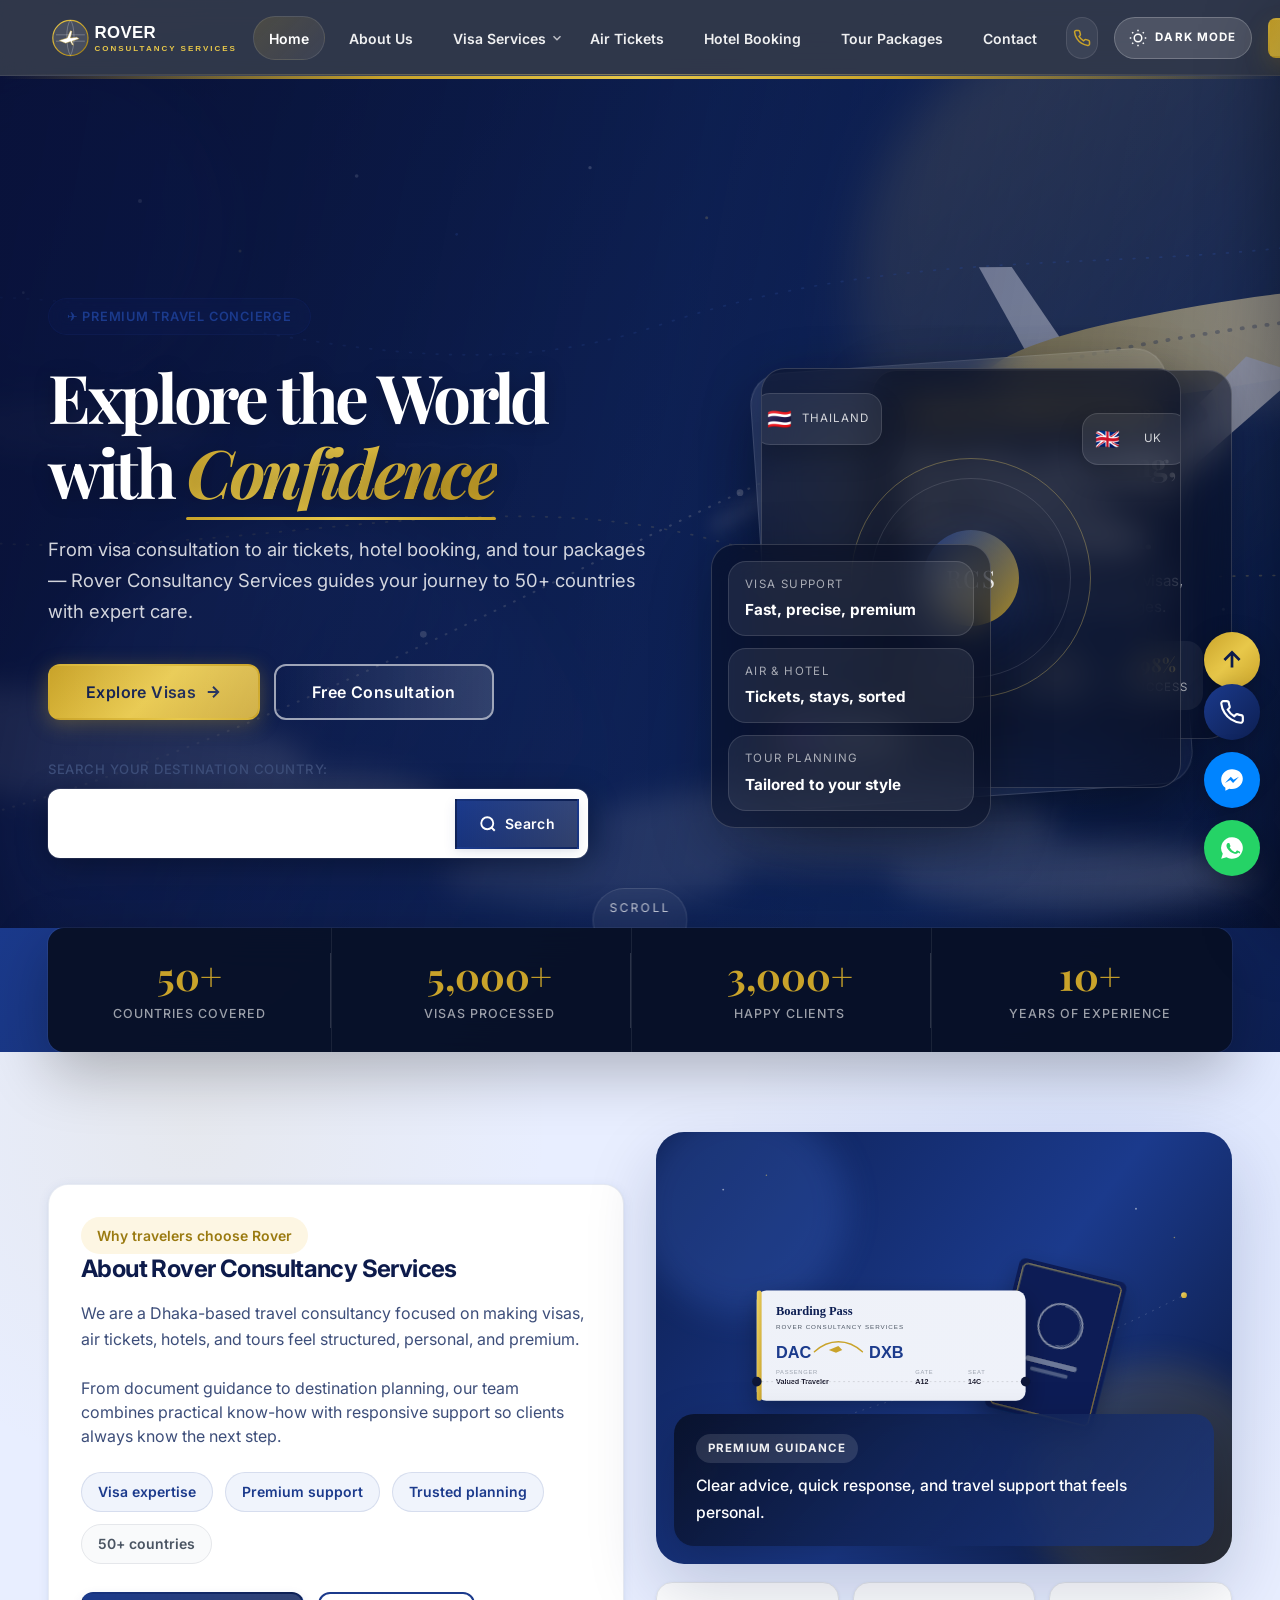
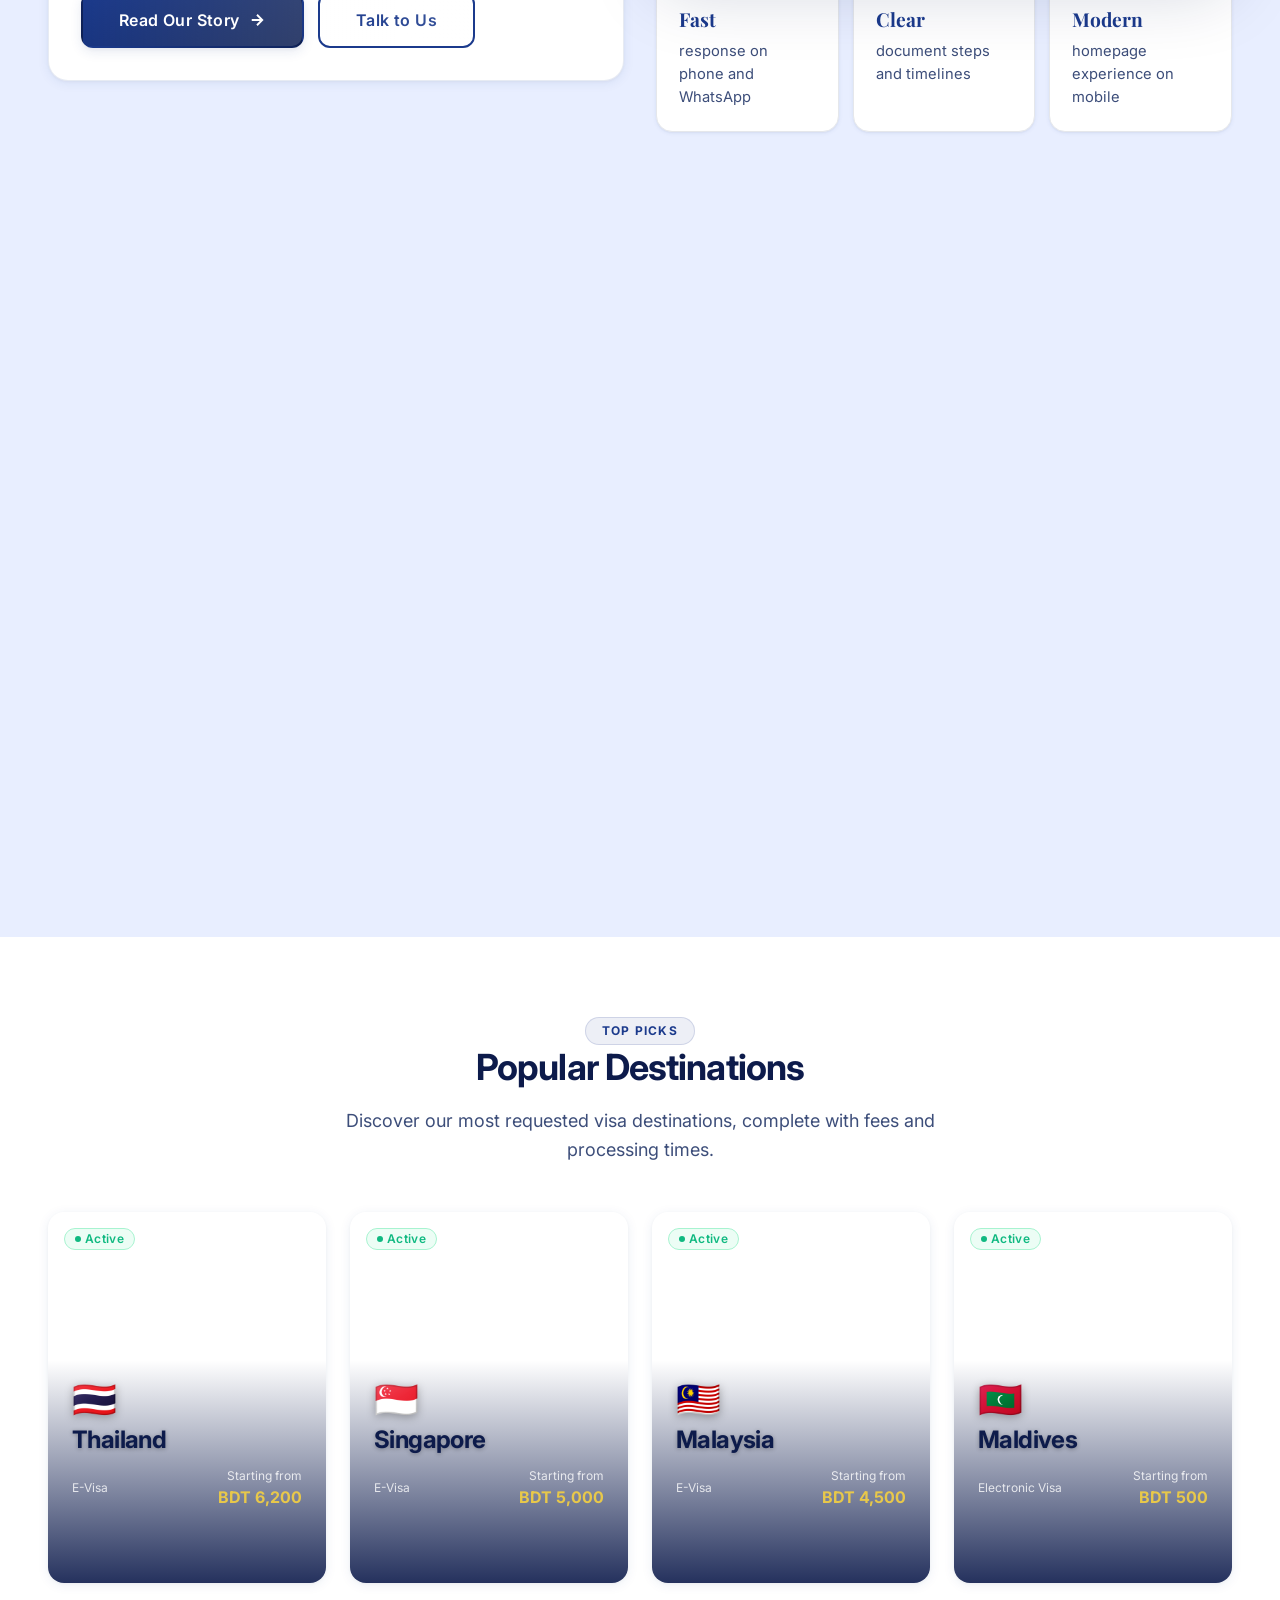
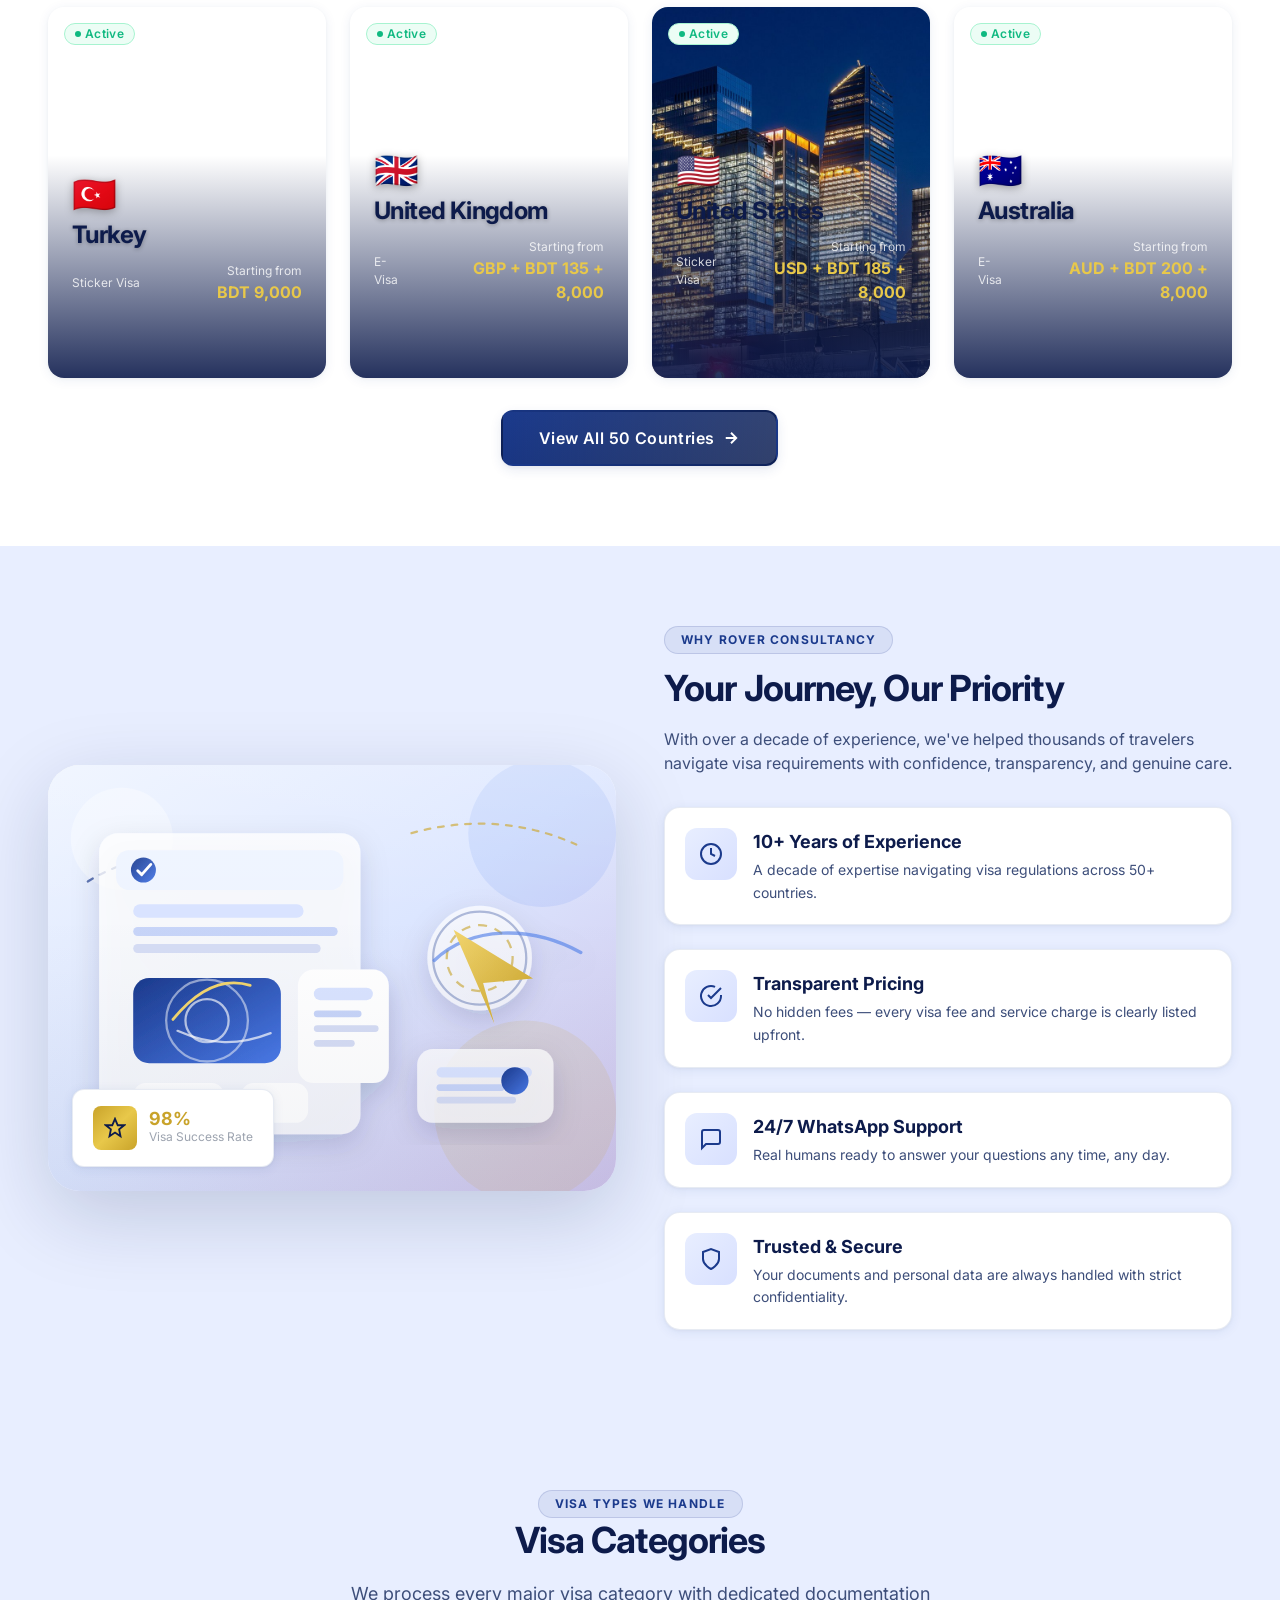
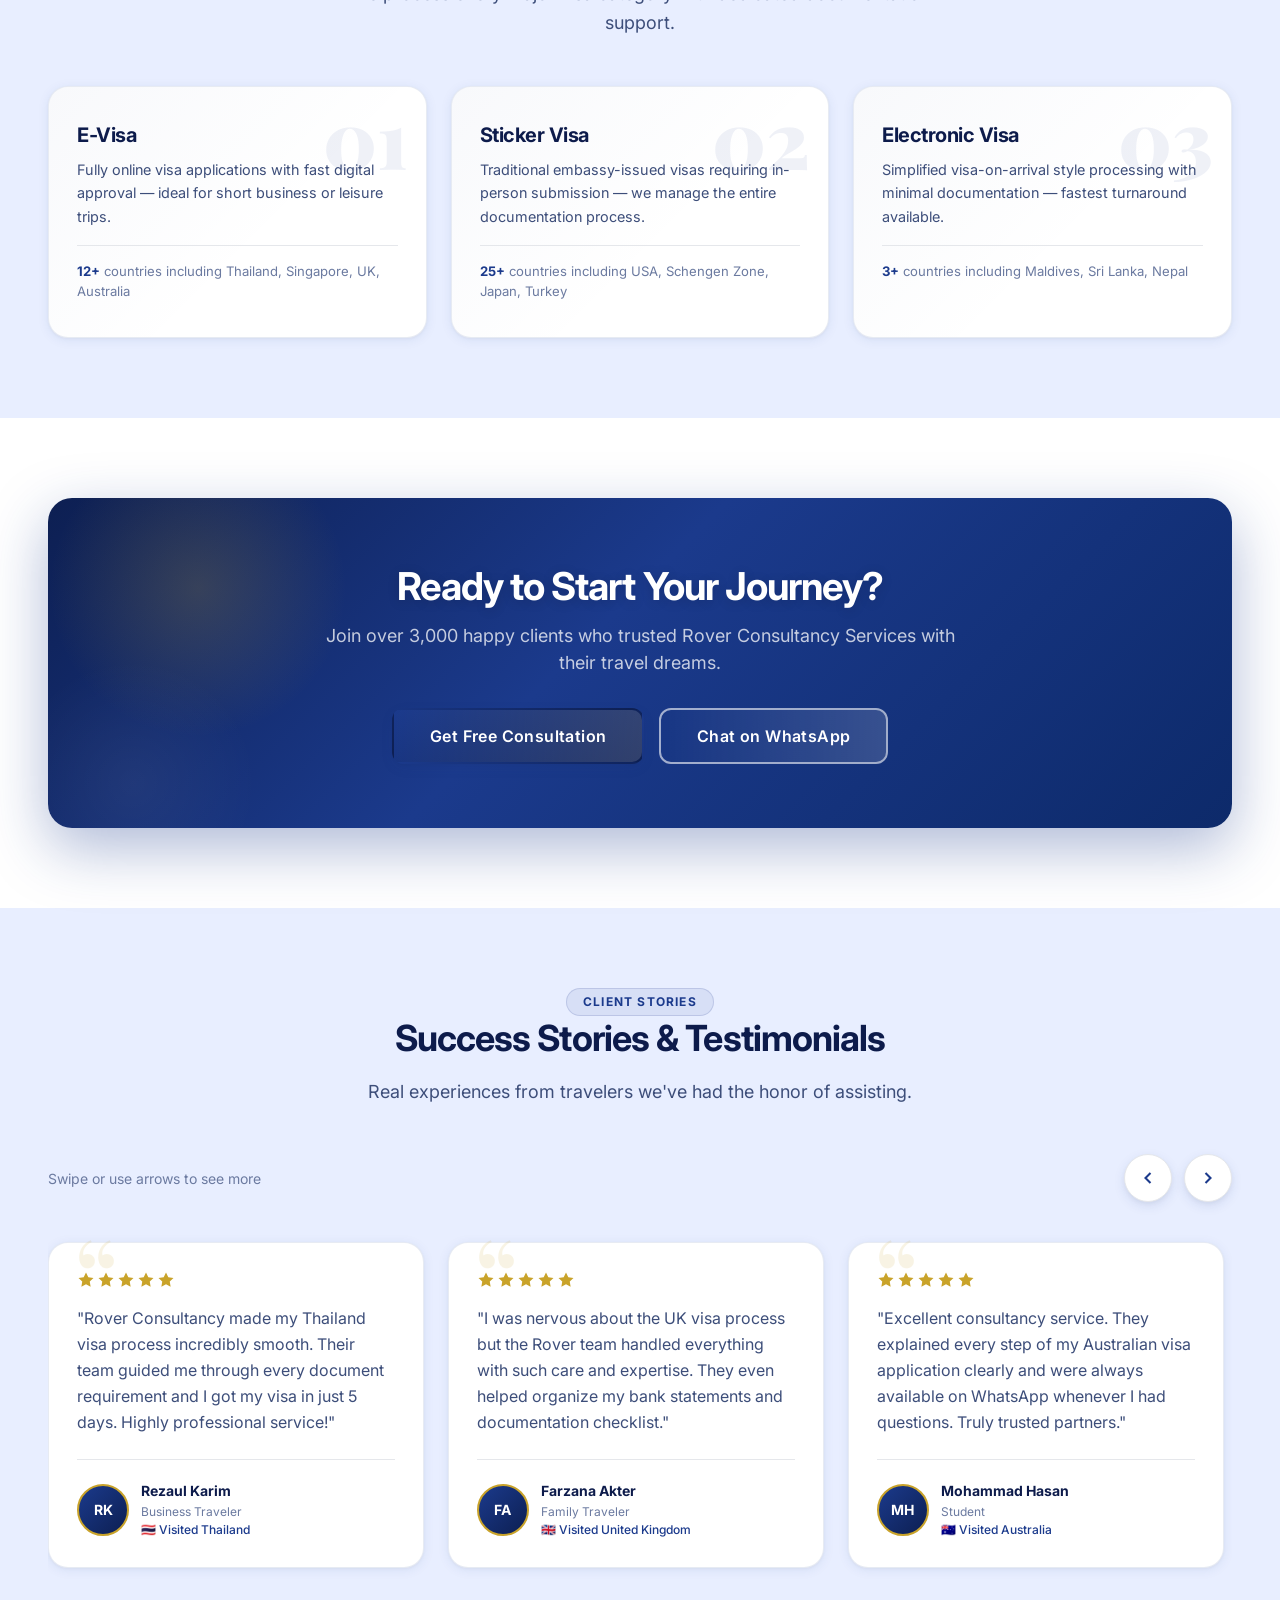
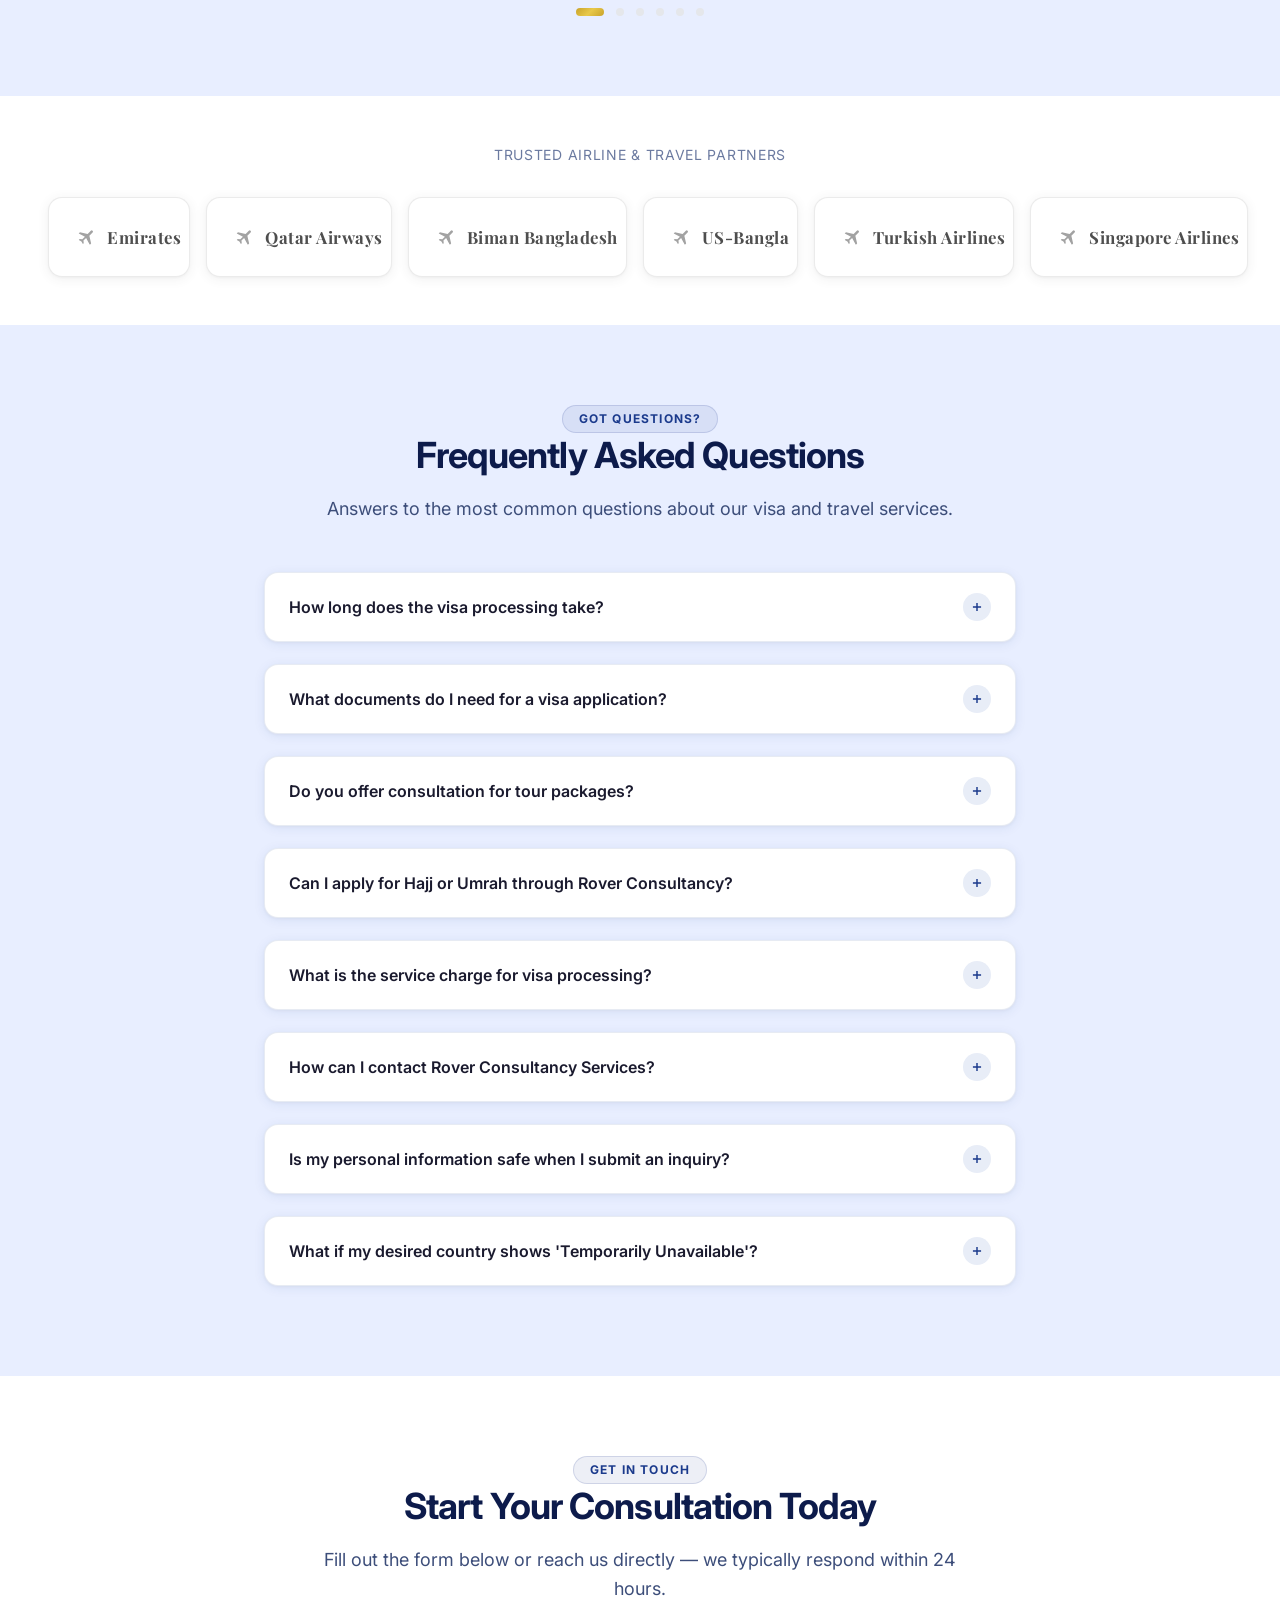
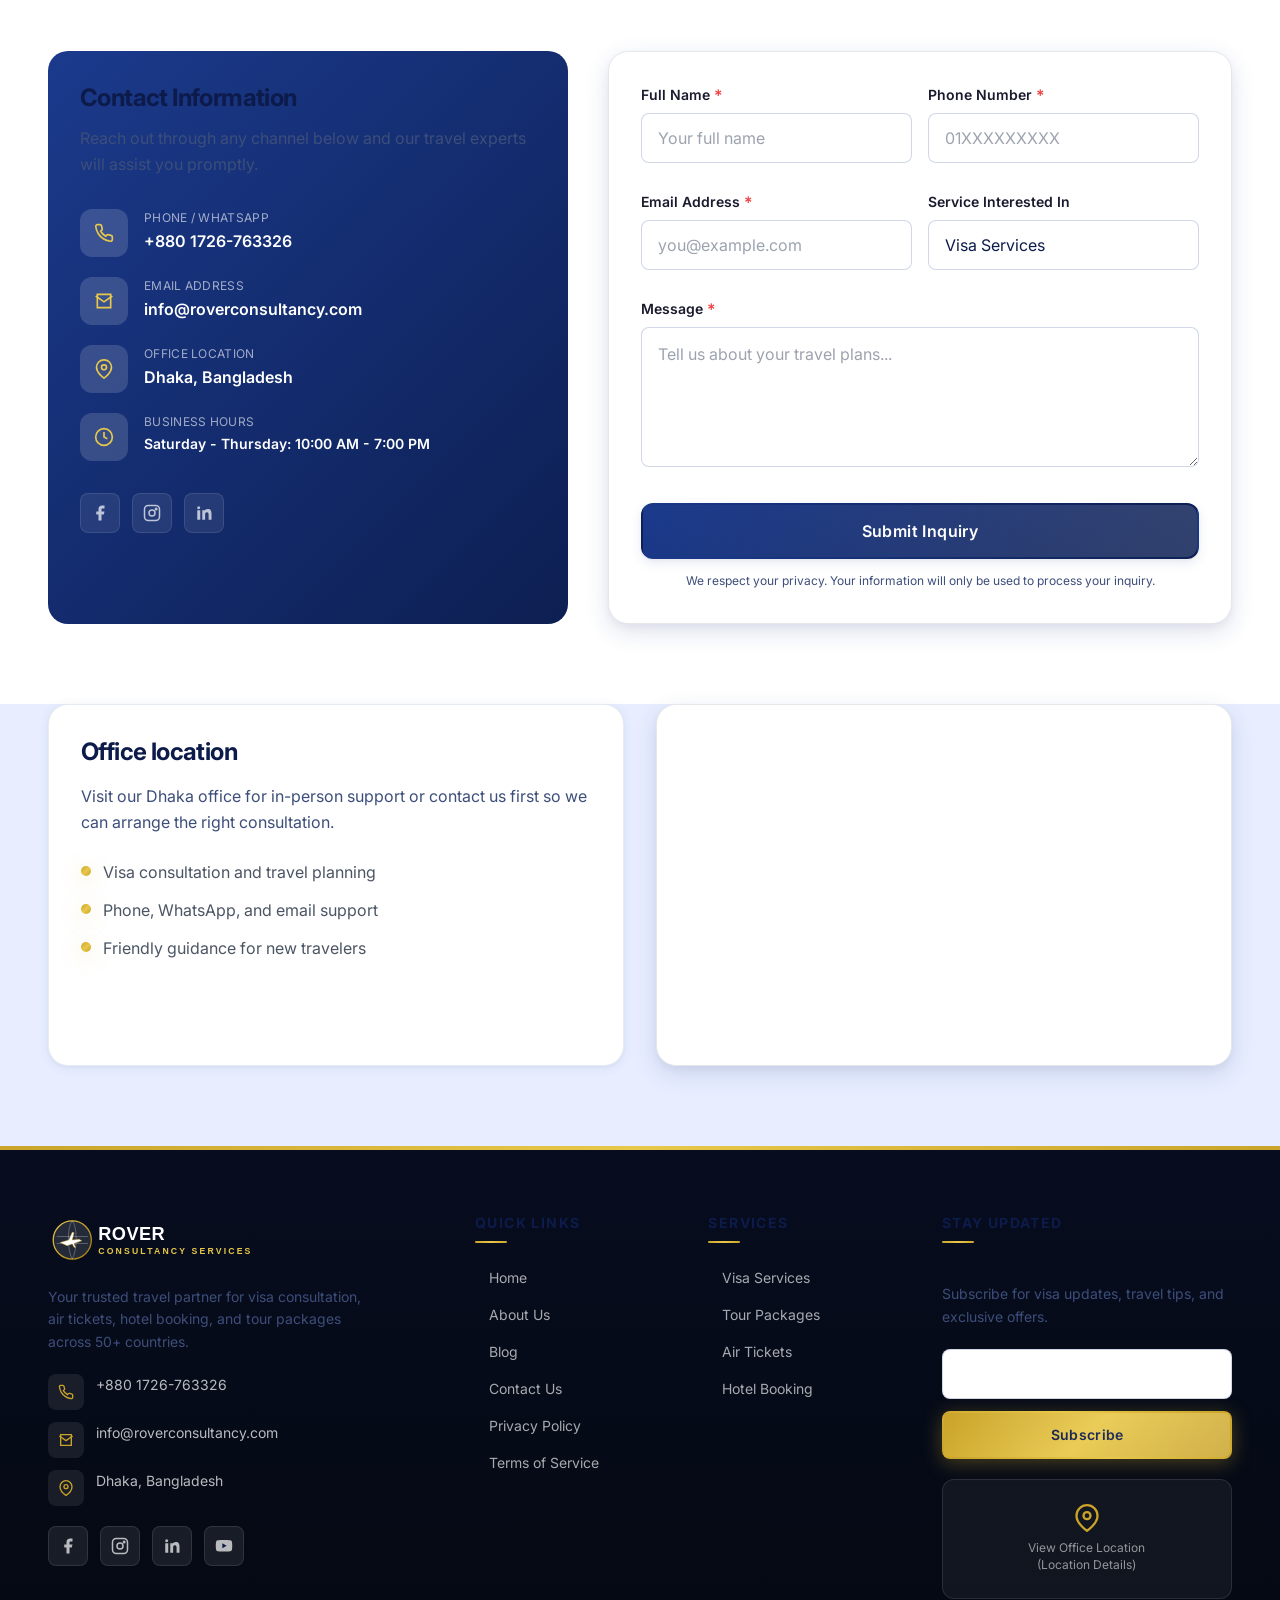
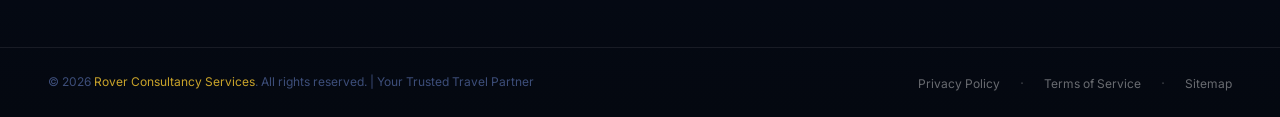
==== index.html @ 0b435694 "Add photo hero, branded PDF checklists, Apps Script backend, visa page facelift - Homepage hero: gol" ====
<!DOCTYPE html>
<html lang="en-BD">
<head>
<script>
  /* Prevent flash of unstyled content — apply theme before first paint */
  (function(){var t=localStorage.getItem('rover-theme');if(t)document.documentElement.setAttribute('data-theme',t);})();
</script>
  <meta charset="UTF-8">
  <meta name="viewport" content="width=device-width, initial-scale=1.0">

  <!-- ================================================================
       PRIMARY SEO META TAGS
       SRS Reference: Section 13.3 — Technical SEO
  ================================================================= -->
  <title>Rover Consultancy Services | Your Trusted Travel Partner — Visa, Tickets &amp; Tours</title>
  <meta name="description" content="Rover Consultancy Services offers expert visa consultation, air tickets, hotel booking, and tour packages in Dhaka, Bangladesh. Your trusted travel partner for 50+ countries worldwide.">
  <meta name="keywords" content="visa from bangladesh, travel agency dhaka, thailand visa bangladesh, schengen visa bangladesh, uk visa bangladesh, air ticket bangladesh, hotel booking bangladesh, rover consultancy services">
  <meta name="author" content="Rover Consultancy Services">
  <meta name="robots" content="index, follow, max-image-preview:large">
  <link rel="canonical" href="https://www.roverconsultancy.com/">

  <!-- ================================================================
       OPEN GRAPH / FACEBOOK
  ================================================================= -->
  <meta property="og:type" content="website">
  <meta property="og:url" content="https://www.roverconsultancy.com/">
  <meta property="og:title" content="Rover Consultancy Services | Your Trusted Travel Partner">
  <meta property="og:description" content="Expert visa consultation, air tickets, hotel booking, and tour packages in Dhaka, Bangladesh.">
  <meta property="og:image" content="https://www.roverconsultancy.com/images/hero/og-homepage.jpg">
  <meta property="og:locale" content="en_BD">
  <meta property="og:site_name" content="Rover Consultancy Services">

  <!-- ================================================================
       TWITTER CARD
  ================================================================= -->
  <meta name="twitter:card" content="summary_large_image">
  <meta name="twitter:title" content="Rover Consultancy Services | Your Trusted Travel Partner">
  <meta name="twitter:description" content="Expert visa consultation, air tickets, hotel booking, and tour packages in Dhaka, Bangladesh.">
  <meta name="twitter:image" content="https://www.roverconsultancy.com/images/hero/og-homepage.jpg">

  <!-- ================================================================
       FAVICON PACKAGE
  ================================================================= -->
  <link rel="icon" type="image/x-icon" href="favicon.ico">
  <link rel="icon" type="image/png" sizes="16x16" href="favicon-16x16.png">
  <link rel="icon" type="image/png" sizes="32x32" href="favicon-32x32.png">
  <link rel="apple-touch-icon" sizes="180x180" href="apple-touch-icon.png">
  <link rel="icon" type="image/png" sizes="192x192" href="android-chrome-192x192.png">
  <link rel="icon" type="image/png" sizes="512x512" href="android-chrome-512x512.png">
  <link rel="manifest" href="manifest.webmanifest">
  <meta name="theme-color" content="#1B3A8C">

  <!-- ================================================================
       PERFORMANCE — Preload critical assets
       SRS Reference: Section 15 — Critical CSS / font preload
  ================================================================= -->
  <link rel="preload" href="fonts/Inter-Variable.woff2" as="font" type="font/woff2" crossorigin>
  <link rel="preload" href="fonts/PlayfairDisplay-Variable.woff2" as="font" type="font/woff2" crossorigin>
  <link rel="preload" href="images/hero/hero-bg-premium.svg" as="image" type="image/svg+xml">

  <!-- ================================================================
       STYLESHEETS — loaded individually (parallel fetch) for performance
  ================================================================= -->
  <link rel="stylesheet" href="css/fonts.css">
  <link rel="stylesheet" href="css/variables.css">
  <link rel="stylesheet" href="css/base.css">
  <link rel="stylesheet" href="css/components.css">
  <link rel="stylesheet" href="css/header.css">
  <link rel="stylesheet" href="css/footer.css">
  <link rel="stylesheet" href="css/pages.css">
  <link rel="stylesheet" href="css/theme.css">
  <link rel="stylesheet" href="css/premium.css">
</head>
<body class="home-page">

  <!-- Skip link for keyboard/screen-reader users -->
  <a href="#main-content" class="skip-link">Skip to main content</a>

  <!-- ==================================================================
       HEADER / NAVIGATION
       SRS Reference: Section 12.5 — Navigation
       Reusable component — identical markup will be copied to every page
       in API mode with the "active" class moved to the current page link.
  =================================================================== -->
  <header class="site-header" id="siteHeader">
    <div class="container">
      <div class="header-inner">

        <!-- Logo -->
        <a href="index.html" class="nav-logo" aria-label="Rover Consultancy Services — Home">
          <img src="images/logo/rover-logo-white.svg"
               class="nav-logo__img"
               alt="Rover Consultancy Services logo"
               title="Rover Consultancy Services"
               width="240" height="60"
               loading="eager">
        </a>

        <!-- Desktop Navigation -->
        <nav class="nav-desktop" aria-label="Primary navigation">
          <div class="nav-item">
            <a href="index.html" class="nav-link active">Home</a>
          </div>

          <div class="nav-item">
            <a href="html/visa-services.html" class="nav-link">
              Visa Services
              <svg class="chevron" viewBox="0 0 24 24" fill="none" stroke="currentColor" stroke-width="2.5"><path d="M6 9l6 6 6-6"/></svg>
            </a>
            <!-- Mega Menu — Visa Services by Region -->
            <div class="nav-mega">
              <div class="mega-header">
                <span class="mega-title">Popular Visa Destinations</span>
                <a href="html/visa-services.html" class="mega-see-all">
                  See All 50 Countries
                  <svg width="12" height="12" viewBox="0 0 24 24" fill="none" stroke="currentColor" stroke-width="3"><path d="M5 12h14M12 5l7 7-7 7"/></svg>
                </a>
              </div>
              <div class="mega-grid">
                <div class="mega-region">
                  <span class="mega-region__title">Asia</span>
                  <a href="html/visa-services.html?country=thailand" class="mega-country-link"><span class="flag">🇹🇭</span>Thailand</a>
                  <a href="html/visa-services.html?country=singapore" class="mega-country-link"><span class="flag">🇸🇬</span>Singapore</a>
                  <a href="html/visa-services.html?country=malaysia" class="mega-country-link"><span class="flag">🇲🇾</span>Malaysia</a>
                  <a href="html/visa-services.html?country=maldives" class="mega-country-link"><span class="flag">🇲🇻</span>Maldives</a>
                </div>
                <div class="mega-region">
                  <span class="mega-region__title">Europe</span>
                  <a href="html/visa-services.html?country=united-kingdom" class="mega-country-link"><span class="flag">🇬🇧</span>United Kingdom</a>
                  <a href="html/visa-services.html?country=turkey" class="mega-country-link"><span class="flag">🇹🇷</span>Turkey</a>
                  <a href="html/visa-services.html?country=france" class="mega-country-link"><span class="flag">🇫🇷</span>France</a>
                  <a href="html/visa-services.html?country=germany" class="mega-country-link"><span class="flag">🇩🇪</span>Germany</a>
                </div>
                <div class="mega-region">
                  <span class="mega-region__title">Americas</span>
                  <a href="html/visa-services.html?country=usa" class="mega-country-link"><span class="flag">🇺🇸</span>United States</a>
                  <a href="html/visa-services.html?country=canada" class="mega-country-link"><span class="flag">🇨🇦</span>Canada</a>
                </div>
                <div class="mega-region">
                  <span class="mega-region__title">Oceania</span>
                  <a href="html/visa-services.html?country=australia" class="mega-country-link"><span class="flag">🇦🇺</span>Australia</a>
                </div>
                <div class="mega-region">
                  <span class="mega-region__title">Middle East</span>
                  <a href="html/visa-services.html?country=uae" class="mega-country-link"><span class="flag">🇦🇪</span>UAE</a>
                </div>
              </div>
            </div>
          </div>

          <div class="nav-item">
            <a href="html/air-tickets.html" class="nav-link">Air Tickets</a>
          </div>

          <div class="nav-item">
            <a href="html/hotel-booking.html" class="nav-link">Hotel Booking</a>
          </div>

          <div class="nav-item">
            <a href="html/tour-packages.html" class="nav-link">Tour Packages</a>
          </div>

          <div class="nav-item">
            <a href="html/about-us.html" class="nav-link">About Us</a>
          </div>

          <div class="nav-item">
            <a href="html/contact-us.html" class="nav-link">Contact</a>
          </div>
        </nav>

        <!-- Right side: phone + CTA + hamburger -->
        <div class="flex items-center gap-4">
          <a href="tel:+8801726763326" class="nav-phone" data-bind="phone_href">
            <svg viewBox="0 0 24 24" fill="none" stroke="currentColor" stroke-width="2"><path d="M22 16.92v3a2 2 0 0 1-2.18 2 19.79 19.79 0 0 1-8.63-3.07 19.5 19.5 0 0 1-6-6 19.79 19.79 0 0 1-3.07-8.67A2 2 0 0 1 4.11 2h3a2 2 0 0 1 2 1.72c.127.96.361 1.903.7 2.81a2 2 0 0 1-.45 2.11L8.09 9.91a16 16 0 0 0 6 6l1.27-1.27a2 2 0 0 1 2.11-.45c.907.339 1.85.573 2.81.7A2 2 0 0 1 22 16.92z"/></svg>
            <span data-bind="phone_display">01726-763326</span>
          </a>

          <button class="theme-toggle" id="themeToggle" aria-label="Toggle dark/light mode" title="Toggle theme">
            <svg class="icon-sun" xmlns="http://www.w3.org/2000/svg" viewBox="0 0 24 24" fill="none" stroke="currentColor" stroke-width="2"><circle cx="12" cy="12" r="5"/><line x1="12" y1="1" x2="12" y2="3"/><line x1="12" y1="21" x2="12" y2="23"/><line x1="4.22" y1="4.22" x2="5.64" y2="5.64"/><line x1="18.36" y1="18.36" x2="19.78" y2="19.78"/><line x1="1" y1="12" x2="3" y2="12"/><line x1="21" y1="12" x2="23" y2="12"/><line x1="4.22" y1="19.78" x2="5.64" y2="18.36"/><line x1="18.36" y1="5.64" x2="19.78" y2="4.22"/></svg>
            <svg class="icon-moon" xmlns="http://www.w3.org/2000/svg" viewBox="0 0 24 24" fill="none" stroke="currentColor" stroke-width="2"><path d="M21 12.79A9 9 0 1 1 11.21 3 7 7 0 0 0 21 12.79z"/></svg>
          </button>

          <div class="nav-cta">
            <a href="html/contact-us.html" class="btn btn-gold btn-sm">Apply Now</a>
          </div>

          <!-- Hamburger (mobile only) -->
          <button class="hamburger" id="hamburgerBtn" aria-label="Open menu" aria-expanded="false" aria-controls="mobileMenu">
            <span class="hamburger-line"></span>
            <span class="hamburger-line"></span>
            <span class="hamburger-line"></span>
          </button>
        </div>

      </div>
    </div>
  </header>

  <!-- ==================================================================
       MOBILE MENU DRAWER
  =================================================================== -->
  <div class="mobile-menu" id="mobileMenu">
    <div class="mobile-menu__overlay"></div>
    <div class="mobile-menu__panel">
      <div class="mobile-menu__header">
        <div class="mobile-menu__logo">
          <span class="mobile-menu__logo-name">ROVER CONSULTANCY</span>
          <span class="mobile-menu__logo-sub">Your Trusted Travel Partner</span>
        </div>
        <button class="mobile-menu__close" aria-label="Close menu">
          <svg viewBox="0 0 24 24" fill="none" stroke="currentColor" stroke-width="2.5"><path d="M18 6L6 18M6 6l12 12"/></svg>
        </button>
      </div>

      <nav class="mobile-menu__nav" aria-label="Mobile navigation">
        <div class="mobile-nav-item">
          <a href="index.html" class="mobile-nav-link active">Home</a>
        </div>

        <div class="mobile-nav-item" data-has-submenu>
          <a href="#" class="mobile-nav-link" data-has-submenu-trigger>
            Visa Services
            <svg class="chevron" viewBox="0 0 24 24" fill="none" stroke="currentColor" stroke-width="2.5"><path d="M9 18l6-6-6-6"/></svg>
          </a>
          <div class="mobile-submenu">
            <a href="html/visa-services.html" class="mobile-submenu-link">All Countries</a>
            <a href="html/visa-services.html?country=thailand" class="mobile-submenu-link"><span>🇹🇭</span> Thailand</a>
            <a href="html/visa-services.html?country=united-kingdom" class="mobile-submenu-link"><span>🇬🇧</span> United Kingdom</a>
            <a href="html/visa-services.html?country=usa" class="mobile-submenu-link"><span>🇺🇸</span> United States</a>
            <a href="html/visa-services.html?country=australia" class="mobile-submenu-link"><span>🇦🇺</span> Australia</a>
          </div>
        </div>

        <div class="mobile-nav-item">
          <a href="html/air-tickets.html" class="mobile-nav-link">Air Tickets</a>
        </div>

        <div class="mobile-nav-item">
          <a href="html/hotel-booking.html" class="mobile-nav-link">Hotel Booking</a>
        </div>

        <div class="mobile-nav-item">
          <a href="html/tour-packages.html" class="mobile-nav-link">Tour Packages</a>
        </div>

        <div class="mobile-nav-item">
          <a href="html/about-us.html" class="mobile-nav-link">About Us</a>
        </div>

        <div class="mobile-nav-item">
          <a href="html/blog.html" class="mobile-nav-link">Blog</a>
        </div>

        <div class="mobile-nav-item">
          <a href="html/contact-us.html" class="mobile-nav-link">Contact</a>
        </div>
      </nav>

      <div class="mobile-menu__footer">
        <div class="mobile-menu__contact">
          <a href="tel:+8801726763326" class="mobile-contact-item">
            <svg viewBox="0 0 24 24" fill="none" stroke="currentColor" stroke-width="2"><path d="M22 16.92v3a2 2 0 0 1-2.18 2 19.79 19.79 0 0 1-8.63-3.07 19.5 19.5 0 0 1-6-6 19.79 19.79 0 0 1-3.07-8.67A2 2 0 0 1 4.11 2h3a2 2 0 0 1 2 1.72c.127.96.361 1.903.7 2.81a2 2 0 0 1-.45 2.11L8.09 9.91a16 16 0 0 0 6 6l1.27-1.27a2 2 0 0 1 2.11-.45c.907.339 1.85.573 2.81.7A2 2 0 0 1 22 16.92z"/></svg>
            <span data-bind="phone_display">01726-763326</span>
          </a>
          <a href="mailto:info@roverconsultancy.com" class="mobile-contact-item">
            <svg viewBox="0 0 24 24" fill="none" stroke="currentColor" stroke-width="2"><path d="M4 4h16v16H4z"/><path d="M22 6l-10 7L2 6"/></svg>
            <span data-bind="email">info@roverconsultancy.com</span>
          </a>
        </div>
        <a href="html/contact-us.html" class="btn btn-primary btn-block">Apply Now</a>
      </div>
    </div>
  </div>

  <!-- ==================================================================
       MAIN CONTENT
  =================================================================== -->
  <main id="main-content">

    <!-- ================================================================
         1. HERO SECTION
         SRS Reference: FR-01 — Hero section with animated headline
    ================================================================= -->
    <section class="hero" aria-label="Introduction">
      <div class="hero__bg">
        <img src="https://images.unsplash.com/photo-1436491865332-7a61a109cc05?auto=format&amp;fit=crop&amp;w=1920&amp;q=80"
             alt="Commercial jet flying above golden sunset clouds"
             title="Rover Consultancy Services — Explore the World"
             width="1920" height="1080"
             loading="eager"
             fetchpriority="high"
             onerror="this.onerror=null;this.src='images/hero/hero-bg-airline.svg';">
      </div>
      <div class="hero__overlay"></div>
      <div class="hero-particles" aria-hidden="true" id="heroParticles"></div>

      <div class="container">
        <div class="hero__content">
          <div class="hero__layout">
            <div class="hero__inner">
              <span class="text-eyebrow text-eyebrow--pill hero__eyebrow">✈ Premium travel concierge</span>

              <h1 class="text-display-1 hero__title">
                Explore the World with <span class="accent">Confidence</span>
              </h1>

              <p class="hero__subtitle">
                From visa consultation to air tickets, hotel booking, and tour packages — Rover Consultancy Services guides your journey to 50+ countries with expert care.
              </p>

              <div class="hero__cta-group">
                <a href="html/visa-services.html" class="btn btn-gold btn-lg">
                  Explore Visas
                  <svg width="18" height="18" viewBox="0 0 24 24" fill="none" stroke="currentColor" stroke-width="2.5"><path d="M5 12h14M12 5l7 7-7 7"/></svg>
                </a>
                <a href="html/contact-us.html" class="btn btn-outline-white btn-lg">
                  Free Consultation
                </a>
              </div>

              <div class="hero__search-wrap">
                <p class="hero__search-label">Search your destination country:</p>
                <form class="search-form" role="search" onsubmit="return false;">
                  <input
                    type="text"
                    class="search-form__input"
                    placeholder="Try 'Thailand', 'UK', 'Australia'..."
                    aria-label="Search country for visa information"
                    data-country-search
                    data-results-target="heroSearchResults"
                    autocomplete="off">
                  <button type="submit" class="btn btn-primary search-form__btn">
                    <svg width="18" height="18" viewBox="0 0 24 24" fill="none" stroke="currentColor" stroke-width="2.5"><circle cx="11" cy="11" r="8"/><path d="M21 21l-4.35-4.35"/></svg>
                    <span class="hide-mobile">Search</span>
                  </button>
                </form>
                <div class="search-results-preview" id="heroSearchResults"></div>
              </div>
            </div>

            <div class="hero__visual" aria-hidden="true">
              <div class="hero-visual-card hero-visual-card--main">
                <span class="hero-visual-card__eyebrow">Trusted by modern travelers</span>
                <h2 class="hero-visual-card__title">Premium planning, clear guidance, elegant execution.</h2>
                <p class="hero-visual-card__copy">A concierge-style experience for visas, air tickets, hotels, and tour packages.</p>
                <div class="hero-visual-card__meta">
                  <div>
                    <strong>50+</strong>
                    <span>Countries</span>
                  </div>
                  <div>
                    <strong>24/7</strong>
                    <span>Support</span>
                  </div>
                  <div>
                    <strong>98%</strong>
                    <span>Success</span>
                  </div>
                </div>
              </div>

              <div class="hero-visual-card hero-visual-card--orbit">
                <div class="hero-visual-orbit">
                  <span class="hero-visual-orbit__ring"></span>
                  <span class="hero-visual-orbit__ring hero-visual-orbit__ring--outer"></span>
                  <span class="hero-visual-orbit__core">RCS</span>
                </div>
                <div class="hero-visual-pin hero-visual-pin--1"><span>🇹🇭</span><small>Thailand</small></div>
                <div class="hero-visual-pin hero-visual-pin--2"><span>🇬🇧</span><small>UK</small></div>
                <div class="hero-visual-pin hero-visual-pin--3"><span>🇦🇺</span><small>Australia</small></div>
              </div>

              <div class="hero-visual-card hero-visual-card--stack">
                <div class="hero-visual-chip">
                  <span>Visa support</span>
                  <strong>Fast, precise, premium</strong>
                </div>
                <div class="hero-visual-chip">
                  <span>Air &amp; Hotel</span>
                  <strong>Tickets, stays, sorted</strong>
                </div>
                <div class="hero-visual-chip">
                  <span>Tour planning</span>
                  <strong>Tailored to your style</strong>
                </div>
              </div>
            </div>
          </div>
        </div>
      </div>

      <div class="hero__scroll-hint">
        <span>Scroll</span>
        <svg viewBox="0 0 24 24" fill="none" stroke="currentColor" stroke-width="2"><path d="M12 5v14M19 12l-7 7-7-7"/></svg>
      </div>
    </section>

    <!-- ================================================================
         2. STATISTICS COUNTER BAR
         SRS Reference: FR-01 — Live statistics bar
    ================================================================= -->
    <section class="stats-bar" aria-label="Company statistics">
      <div class="container">
        <div class="stats-bar__inner">
          <div class="stat-card reveal">
            <span class="stat-card__number" data-stat="countries_covered">0</span>
            <span class="stat-card__label">Countries Covered</span>
          </div>
          <div class="stat-card reveal delay-100">
            <span class="stat-card__number" data-stat="visas_processed">0</span>
            <span class="stat-card__label">Visas Processed</span>
          </div>
          <div class="stat-card reveal delay-200">
            <span class="stat-card__number" data-stat="happy_clients">0</span>
            <span class="stat-card__label">Happy Clients</span>
          </div>
          <div class="stat-card reveal delay-300">
            <span class="stat-card__number" data-stat="years_experience">0</span>
            <span class="stat-card__label">Years of Experience</span>
          </div>
        </div>
      </div>
    </section>

    <!-- ================================================================
         3. ABOUT US SPOTLIGHT
         Quick brand story placed directly after the homepage intro
    ================================================================= -->
    <section class="section section--alt about-spotlight" aria-labelledby="aboutSpotlightHeading">
      <div class="container">
        <div class="content-grid content-grid--2 about-spotlight__grid">
          <article class="content-panel about-spotlight__story reveal">
            <span class="section-note">Why travelers choose Rover</span>
            <h2 id="aboutSpotlightHeading" class="panel-heading">About Rover Consultancy Services</h2>
            <p class="panel-subheading">
              We are a Dhaka-based travel consultancy focused on making visas, air tickets, hotels, and tours feel structured, personal, and premium.
            </p>
            <p>
              From document guidance to destination planning, our team combines practical know-how with responsive support so clients always know the next step.
            </p>
            <div class="about-spotlight__chips" aria-label="Core strengths">
              <span class="pill">Visa expertise</span>
              <span class="pill">Premium support</span>
              <span class="pill">Trusted planning</span>
              <span class="pill pill--muted">50+ countries</span>
            </div>
            <div class="hero__cta-group about-spotlight__actions">
              <a href="html/about-us.html" class="btn btn-primary btn-lg">
                Read Our Story
                <svg width="18" height="18" viewBox="0 0 24 24" fill="none" stroke="currentColor" stroke-width="2.5"><path d="M5 12h14M12 5l7 7-7 7"/></svg>
              </a>
              <a href="html/contact-us.html" class="btn btn-outline btn-lg">
                Talk to Us
              </a>
            </div>
          </article>

          <div class="about-spotlight__visual reveal delay-100">
            <div class="about-spotlight__image-wrap">
              <img src="images/why-choose-us.svg"
                   alt="Illustration of a boarding pass and passport representing premium travel guidance"
                   title="Rover Consultancy Services — trusted travel guidance"
                   width="1200" height="900"
                   loading="lazy">
              <div class="about-spotlight__image-overlay">
                <span class="about-spotlight__eyebrow">Premium guidance</span>
                <strong>Clear advice, quick response, and travel support that feels personal.</strong>
              </div>
            </div>

            <div class="about-spotlight__metrics">
              <div class="info-card about-spotlight__metric">
                <span class="about-spotlight__metric-value">Fast</span>
                <span class="about-spotlight__metric-label">response on phone and WhatsApp</span>
              </div>
              <div class="info-card about-spotlight__metric">
                <span class="about-spotlight__metric-value">Clear</span>
                <span class="about-spotlight__metric-label">document steps and timelines</span>
              </div>
              <div class="info-card about-spotlight__metric">
                <span class="about-spotlight__metric-value">Modern</span>
                <span class="about-spotlight__metric-label">homepage experience on mobile</span>
              </div>
            </div>
          </div>
        </div>
      </div>
    </section>

    <!-- ================================================================
         4. OUR SERVICES
         SRS Reference: FR-01 — Featured services grid
    ================================================================= -->
    <section class="section section--light" aria-labelledby="servicesHeading">
      <div class="container">
        <div class="section-header reveal">
          <span class="text-eyebrow text-eyebrow--pill">What We Offer</span>
          <h2 id="servicesHeading">Our Services</h2>
          <p class="section-subtitle">Comprehensive travel solutions designed around your journey — from visa paperwork to your final destination.</p>
        </div>

        <div class="grid grid-cols-4" data-render="services">
          <div class="service-card reveal">
            <div class="service-card__icon-wrap">
              <svg width="36" height="36" viewBox="0 0 24 24" fill="none" stroke="currentColor" stroke-width="1.75"><rect x="5" y="2" width="14" height="20" rx="2"/><circle cx="12" cy="10" r="3"/><path d="M9 17h6"/></svg>
            </div>
            <h3 class="service-card__title">Visa Services</h3>
            <p class="service-card__desc">Expert visa consultation and complete documentation support for 50+ countries worldwide, from E-Visa to Sticker Visa.</p>
            <a href="html/visa-services.html" class="btn btn-outline btn-sm">
              Explore Visas
              <svg width="14" height="14" viewBox="0 0 24 24" fill="none" stroke="currentColor" stroke-width="2.5"><path d="M5 12h14M12 5l7 7-7 7"/></svg>
            </a>
          </div>

          <div class="service-card reveal delay-100">
            <div class="service-card__icon-wrap">
              <svg width="36" height="36" viewBox="0 0 24 24" fill="none" stroke="currentColor" stroke-width="1.75"><path d="M17.8 19.2 16 11l3.5-3.5C21 6 21.5 4 21 3c-1-.5-3 0-4.5 1.5L13 8 4.8 6.2c-.5-.1-1 .1-1.3.5l-.4.6c-.4.5-.2 1.2.3 1.5L9 12l-2 3H4l-1 1.5 3.5 1L8 21l1.5-1v-3l3-2 3.4 5.4c.3.5 1 .7 1.5.3l.6-.4c.4-.3.6-.8.5-1.3z"/></svg>
            </div>
            <h3 class="service-card__title">Air Tickets</h3>
            <p class="service-card__desc">Best-fare air ticket booking assistance to all major destinations with dedicated support.</p>
            <a href="html/air-tickets.html" class="btn btn-outline btn-sm">
              Book Tickets
              <svg width="14" height="14" viewBox="0 0 24 24" fill="none" stroke="currentColor" stroke-width="2.5"><path d="M5 12h14M12 5l7 7-7 7"/></svg>
            </a>
          </div>

          <div class="service-card reveal delay-200">
            <div class="service-card__icon-wrap">
              <svg width="36" height="36" viewBox="0 0 24 24" fill="none" stroke="currentColor" stroke-width="1.75"><rect x="4" y="2" width="16" height="20" rx="1"/><path d="M9 22v-4h6v4M9 6h1M14 6h1M9 10h1M14 10h1M9 14h1M14 14h1"/></svg>
            </div>
            <h3 class="service-card__title">Hotel Booking</h3>
            <p class="service-card__desc">Handpicked hotel reservations worldwide that fit your budget and comfort needs.</p>
            <a href="html/hotel-booking.html" class="btn btn-outline btn-sm">
              Find Hotels
              <svg width="14" height="14" viewBox="0 0 24 24" fill="none" stroke="currentColor" stroke-width="2.5"><path d="M5 12h14M12 5l7 7-7 7"/></svg>
            </a>
          </div>

          <div class="service-card reveal delay-300">
            <div class="service-card__icon-wrap">
              <svg width="36" height="36" viewBox="0 0 24 24" fill="none" stroke="currentColor" stroke-width="1.75"><path d="M9 20l-5.447-2.724A1 1 0 0 1 3 16.382V5.618a1 1 0 0 1 1.447-.894L9 7m0 13l6-3m-6 3V7m6 10l4.553 2.276A1 1 0 0 0 21 18.382V7.618a1 1 0 0 0-.553-.894L15 4m0 13V4m0 0L9 7"/></svg>
            </div>
            <h3 class="service-card__title">Tour Packages</h3>
            <p class="service-card__desc">Curated domestic and international tour packages for families, honeymooners, and group travelers.</p>
            <a href="html/tour-packages.html" class="btn btn-outline btn-sm">
              View Packages
              <svg width="14" height="14" viewBox="0 0 24 24" fill="none" stroke="currentColor" stroke-width="2.5"><path d="M5 12h14M12 5l7 7-7 7"/></svg>
            </a>
          </div>
        </div>
      </div>
    </section>

    <!-- ================================================================
         5. POPULAR DESTINATIONS
         SRS Reference: FR-01 — Popular destinations carousel
    ================================================================= -->
    <section class="section section--white" aria-labelledby="destinationsHeading">
      <div class="container">
        <div class="section-header reveal">
          <span class="text-eyebrow text-eyebrow--pill">Top Picks</span>
          <h2 id="destinationsHeading">Popular Destinations</h2>
          <p class="section-subtitle">Discover our most requested visa destinations, complete with fees and processing times.</p>
        </div>

        <div class="grid grid-cols-4" data-render="destinations">
          <!-- Populated dynamically by main.js from assets/data/countries.json -->
        </div>

        <div class="text-center mt-8">
          <a href="html/visa-services.html" class="btn btn-primary btn-lg">
            View All 50 Countries
            <svg width="18" height="18" viewBox="0 0 24 24" fill="none" stroke="currentColor" stroke-width="2.5"><path d="M5 12h14M12 5l7 7-7 7"/></svg>
          </a>
        </div>
      </div>
    </section>

    <!-- ================================================================
         5. WHY CHOOSE US
         SRS Reference: FR-01 — Why Choose Rover section
    ================================================================= -->
    <section class="section section--alt" aria-labelledby="whyUsHeading">
      <div class="container">
        <div class="why-us">
          <div class="why-us__image-wrap reveal-left">
            <div class="why-us__art" aria-hidden="true">
              <svg class="why-us__art-svg" viewBox="0 0 1000 750" role="presentation">
                <defs>
                  <linearGradient id="whyArtBg" x1="0%" y1="0%" x2="100%" y2="100%">
                    <stop offset="0%" stop-color="#EEF4FF"/>
                    <stop offset="50%" stop-color="#DCE6FF"/>
                    <stop offset="100%" stop-color="#CFC4EA"/>
                  </linearGradient>
                  <linearGradient id="whyArtBlue" x1="0%" y1="0%" x2="100%" y2="100%">
                    <stop offset="0%" stop-color="#1B3A8C"/>
                    <stop offset="100%" stop-color="#4A7AE8"/>
                  </linearGradient>
                  <linearGradient id="whyArtGold" x1="0%" y1="0%" x2="100%" y2="100%">
                    <stop offset="0%" stop-color="#F2D56E"/>
                    <stop offset="100%" stop-color="#C9A32A"/>
                  </linearGradient>
                  <filter id="whyArtShadow" x="-30%" y="-30%" width="160%" height="160%">
                    <feDropShadow dx="0" dy="18" stdDeviation="24" flood-color="#0D1B4B" flood-opacity="0.18"/>
                  </filter>
                </defs>

                <rect x="0" y="0" width="1000" height="750" rx="42" fill="url(#whyArtBg)"/>
                <circle cx="130" cy="130" r="90" fill="#FFFFFF" opacity="0.35"/>
                <circle cx="870" cy="120" r="130" fill="#4A7AE8" opacity="0.12"/>
                <circle cx="840" cy="610" r="160" fill="#C9A32A" opacity="0.12"/>

                <g opacity="0.7">
                  <path d="M70 205C160 150 250 150 350 195" fill="none" stroke="#1B3A8C" stroke-width="4" stroke-linecap="round" stroke-dasharray="10 14"/>
                  <path d="M640 120C730 95 830 95 930 140" fill="none" stroke="#C9A32A" stroke-width="4" stroke-linecap="round" stroke-dasharray="10 14"/>
                  <path d="M120 640C220 575 330 565 425 600" fill="none" stroke="#4A7AE8" stroke-width="4" stroke-linecap="round" stroke-dasharray="10 14"/>
                </g>

                <g filter="url(#whyArtShadow)">
                  <rect x="90" y="120" width="460" height="530" rx="34" fill="rgba(255,255,255,0.78)"/>
                  <rect x="120" y="150" width="400" height="70" rx="22" fill="#EEF4FF"/>
                  <circle cx="168" cy="185" r="22" fill="url(#whyArtBlue)"/>
                  <path d="M158 186l7 7 16-18" fill="none" stroke="#fff" stroke-width="5" stroke-linecap="round" stroke-linejoin="round"/>
                  <rect x="150" y="245" width="300" height="24" rx="12" fill="#D9E3FF"/>
                  <rect x="150" y="285" width="360" height="16" rx="8" fill="#C7D4F8"/>
                  <rect x="150" y="315" width="330" height="16" rx="8" fill="#D5DCF4"/>
                  <rect x="150" y="375" width="260" height="150" rx="28" fill="url(#whyArtBlue)"/>
                  <circle cx="280" cy="450" r="72" fill="none" stroke="#ffffff" stroke-width="4" opacity="0.5"/>
                  <circle cx="280" cy="450" r="38" fill="none" stroke="#ffffff" stroke-width="4" opacity="0.65"/>
                  <path d="M220 448c44-54 90-74 136-60" fill="none" stroke="#F2D56E" stroke-width="5" stroke-linecap="round"/>
                  <path d="M228 468c58 26 108 26 164 4" fill="none" stroke="#fff" stroke-width="4" stroke-linecap="round" opacity="0.7"/>

                  <rect x="440" y="360" width="160" height="200" rx="28" fill="#FFFFFF"/>
                  <rect x="468" y="392" width="104" height="22" rx="11" fill="#D9E3FF"/>
                  <rect x="468" y="432" width="84" height="12" rx="6" fill="#C7D4F8"/>
                  <rect x="468" y="458" width="114" height="12" rx="6" fill="#D5DCF4"/>
                  <rect x="468" y="484" width="72" height="12" rx="6" fill="#D5DCF4"/>

                  <rect x="150" y="560" width="160" height="70" rx="22" fill="#fff"/>
                  <circle cx="188" cy="595" r="22" fill="url(#whyArtGold)"/>
                  <path d="M180 595h16M188 587v16" stroke="#1B3A8C" stroke-width="4" stroke-linecap="round"/>
                  <rect x="340" y="560" width="118" height="70" rx="22" fill="#fff"/>
                </g>

                <g filter="url(#whyArtShadow)">
                  <g transform="translate(640 220)">
                    <circle cx="120" cy="120" r="92" fill="#FFFFFF" opacity="0.7"/>
                    <circle cx="120" cy="120" r="82" fill="none" stroke="#1B3A8C" stroke-width="4" opacity="0.32"/>
                    <circle cx="120" cy="120" r="58" fill="none" stroke="#C9A32A" stroke-width="4" stroke-dasharray="16 14" opacity="0.6"/>
                    <path d="M40 124c32-30 72-46 120-48 48-2 94 10 138 34" fill="none" stroke="#4A7AE8" stroke-width="6" stroke-linecap="round" opacity="0.6"/>
                    <path d="M74 70l140 86-88 8 20 72z" fill="url(#whyArtGold)"/>
                  </g>
                </g>

                <g filter="url(#whyArtShadow)">
                  <rect x="650" y="500" width="240" height="130" rx="28" fill="rgba(255,255,255,0.78)"/>
                  <rect x="684" y="532" width="168" height="18" rx="9" fill="#D9E3FF"/>
                  <rect x="684" y="562" width="120" height="12" rx="6" fill="#C7D4F8"/>
                  <rect x="684" y="584" width="140" height="12" rx="6" fill="#D5DCF4"/>
                  <circle cx="822" cy="556" r="24" fill="url(#whyArtBlue)"/>
                </g>
              </svg>
            </div>
            <div class="why-us__badge">
              <div class="why-us__badge-icon">
                <svg viewBox="0 0 24 24" fill="none" stroke="currentColor" stroke-width="2"><path d="M12 2l3 7h7l-5.5 4.5L18 21l-6-4-6 4 1.5-7.5L2 9h7z"/></svg>
              </div>
              <div>
                <div class="why-us__badge-title">98%</div>
                <div class="why-us__badge-sub">Visa Success Rate</div>
              </div>
            </div>
          </div>

          <div class="reveal-right">
            <span class="text-eyebrow text-eyebrow--pill">Why Rover Consultancy</span>
            <h2 id="whyUsHeading" class="text-h2" style="color:var(--clr-primary); margin-top:var(--sp-3);">Your Journey, Our Priority</h2>
            <p class="subtitle" style="color:var(--clr-text-secondary); margin-top:var(--sp-4);">
              With over a decade of experience, we've helped thousands of travelers navigate visa requirements with confidence, transparency, and genuine care.
            </p>

            <div class="why-us__list">
              <div class="why-us__item">
                <div class="why-us__item-icon">
                  <svg viewBox="0 0 24 24" fill="none" stroke="currentColor" stroke-width="2"><circle cx="12" cy="12" r="10"/><path d="M12 6v6l4 2"/></svg>
                </div>
                <div>
                  <div class="why-us__item-title">10+ Years of Experience</div>
                  <div class="why-us__item-desc">A decade of expertise navigating visa regulations across 50+ countries.</div>
                </div>
              </div>

              <div class="why-us__item">
                <div class="why-us__item-icon">
                  <svg viewBox="0 0 24 24" fill="none" stroke="currentColor" stroke-width="2"><path d="M22 11.08V12a10 10 0 1 1-5.93-9.14"/><path d="M22 4L12 14.01l-3-3"/></svg>
                </div>
                <div>
                  <div class="why-us__item-title">Transparent Pricing</div>
                  <div class="why-us__item-desc">No hidden fees — every visa fee and service charge is clearly listed upfront.</div>
                </div>
              </div>

              <div class="why-us__item">
                <div class="why-us__item-icon">
                  <svg viewBox="0 0 24 24" fill="none" stroke="currentColor" stroke-width="2"><path d="M21 15a2 2 0 0 1-2 2H7l-4 4V5a2 2 0 0 1 2-2h14a2 2 0 0 1 2 2z"/></svg>
                </div>
                <div>
                  <div class="why-us__item-title">24/7 WhatsApp Support</div>
                  <div class="why-us__item-desc">Real humans ready to answer your questions any time, any day.</div>
                </div>
              </div>

              <div class="why-us__item">
                <div class="why-us__item-icon">
                  <svg viewBox="0 0 24 24" fill="none" stroke="currentColor" stroke-width="2"><path d="M12 22s8-4 8-10V5l-8-3-8 3v7c0 6 8 10 8 10z"/></svg>
                </div>
                <div>
                  <div class="why-us__item-title">Trusted &amp; Secure</div>
                  <div class="why-us__item-desc">Your documents and personal data are always handled with strict confidentiality.</div>
                </div>
              </div>
            </div>
          </div>
        </div>
      </div>
    </section>

    <!-- ================================================================
         6. VISA CATEGORIES
         SRS Reference: FR-01 — Visa Categories
    ================================================================= -->
    <section class="section section--light" aria-labelledby="visaCatHeading">
      <div class="container">
        <div class="section-header reveal">
          <span class="text-eyebrow text-eyebrow--pill">Visa Types We Handle</span>
          <h2 id="visaCatHeading">Visa Categories</h2>
          <p class="section-subtitle">We process every major visa category with dedicated documentation support.</p>
        </div>

        <div class="visa-cat-grid">
          <div class="visa-cat-card reveal">
            <span class="visa-cat-card__number">01</span>
            <div class="visa-cat-card__content">
              <h3 class="visa-cat-card__title">E-Visa</h3>
              <p class="visa-cat-card__desc">Fully online visa applications with fast digital approval — ideal for short business or leisure trips.</p>
              <div class="visa-cat-card__countries"><strong>12+</strong> countries including Thailand, Singapore, UK, Australia</div>
            </div>
          </div>

          <div class="visa-cat-card reveal delay-100">
            <span class="visa-cat-card__number">02</span>
            <div class="visa-cat-card__content">
              <h3 class="visa-cat-card__title">Sticker Visa</h3>
              <p class="visa-cat-card__desc">Traditional embassy-issued visas requiring in-person submission — we manage the entire documentation process.</p>
              <div class="visa-cat-card__countries"><strong>25+</strong> countries including USA, Schengen Zone, Japan, Turkey</div>
            </div>
          </div>

          <div class="visa-cat-card reveal delay-200">
            <span class="visa-cat-card__number">03</span>
            <div class="visa-cat-card__content">
              <h3 class="visa-cat-card__title">Electronic Visa</h3>
              <p class="visa-cat-card__desc">Simplified visa-on-arrival style processing with minimal documentation — fastest turnaround available.</p>
              <div class="visa-cat-card__countries"><strong>3+</strong> countries including Maldives, Sri Lanka, Nepal</div>
            </div>
          </div>
        </div>
      </div>
    </section>

    <!-- ================================================================
         7. SUCCESS STORIES / CTA BANNER
         SRS Reference: FR-01 — Full-width CTA banner
    ================================================================= -->
    <section class="section section--white">
      <div class="container">
        <div class="cta-banner reveal">
          <div class="cta-banner__content">
            <h2 class="cta-banner__title">Ready to Start Your Journey?</h2>
            <p class="cta-banner__subtitle">Join over 3,000 happy clients who trusted Rover Consultancy Services with their travel dreams.</p>
            <div class="cta-banner__actions">
              <a href="html/contact-us.html" class="btn btn-primary btn-lg">Get Free Consultation</a>
              <a href="https://wa.me/8801726763326" target="_blank" rel="noopener" class="btn btn-outline-white btn-lg">Chat on WhatsApp</a>
            </div>
          </div>
        </div>
      </div>
    </section>

    <!-- ================================================================
         8. TESTIMONIALS
         SRS Reference: FR-01 — Testimonials slider
    ================================================================= -->
    <section class="section section--light" aria-labelledby="testimonialsHeading">
      <div class="container">
        <div class="section-header reveal">
          <span class="text-eyebrow text-eyebrow--pill">Client Stories</span>
          <h2 id="testimonialsHeading">Success Stories &amp; Testimonials</h2>
          <p class="section-subtitle">Real experiences from travelers we've had the honor of assisting.</p>
        </div>

        <div class="slider-nav-row">
          <span class="text-sm text-muted">Swipe or use arrows to see more</span>
          <div class="flex gap-3">
            <button class="slider-arrow slider-arrow--prev" aria-label="Previous testimonial">
              <svg viewBox="0 0 24 24" fill="none" stroke="currentColor" stroke-width="2.5"><path d="M15 18l-6-6 6-6"/></svg>
            </button>
            <button class="slider-arrow slider-arrow--next" aria-label="Next testimonial">
              <svg viewBox="0 0 24 24" fill="none" stroke="currentColor" stroke-width="2.5"><path d="M9 18l6-6-6-6"/></svg>
            </button>
          </div>
        </div>

        <div class="testimonial-slider">
          <div class="testimonial-track" data-render="testimonials">
            <!-- Populated dynamically by main.js from assets/data/testimonials.json -->
          </div>
          <div class="slider-controls"></div>
        </div>
      </div>
    </section>

    <!-- ================================================================
         9. PARTNERS / AIRLINES STRIP
         SRS Reference: FR-01 — Partner/airline logos strip
    ================================================================= -->
    <section class="section section--white" style="padding-block: var(--sp-12);" aria-label="Our airline and travel partners">
      <div class="container">
        <p class="text-center text-sm text-muted mb-8" style="text-transform:uppercase; letter-spacing:var(--tracking-wider);">Trusted Airline &amp; Travel Partners</p>
        <div class="partners-strip">
          <div class="partner-card reveal"><span class="partner-card__name"><svg viewBox="0 0 24 24" fill="currentColor"><path d="M21 16v-2l-8-5V3.5a1.5 1.5 0 0 0-3 0V9l-8 5v2l8-2.5V18l-2.5 2v1.5l3.5-1 3.5 1V20l-2.5-2v-4.5l8 2.5z"/></svg>Emirates</span></div>
          <div class="partner-card reveal delay-100"><span class="partner-card__name"><svg viewBox="0 0 24 24" fill="currentColor"><path d="M21 16v-2l-8-5V3.5a1.5 1.5 0 0 0-3 0V9l-8 5v2l8-2.5V18l-2.5 2v1.5l3.5-1 3.5 1V20l-2.5-2v-4.5l8 2.5z"/></svg>Qatar Airways</span></div>
          <div class="partner-card reveal delay-200"><span class="partner-card__name"><svg viewBox="0 0 24 24" fill="currentColor"><path d="M21 16v-2l-8-5V3.5a1.5 1.5 0 0 0-3 0V9l-8 5v2l8-2.5V18l-2.5 2v1.5l3.5-1 3.5 1V20l-2.5-2v-4.5l8 2.5z"/></svg>Biman Bangladesh</span></div>
          <div class="partner-card reveal delay-300"><span class="partner-card__name"><svg viewBox="0 0 24 24" fill="currentColor"><path d="M21 16v-2l-8-5V3.5a1.5 1.5 0 0 0-3 0V9l-8 5v2l8-2.5V18l-2.5 2v1.5l3.5-1 3.5 1V20l-2.5-2v-4.5l8 2.5z"/></svg>US-Bangla</span></div>
          <div class="partner-card reveal delay-400"><span class="partner-card__name"><svg viewBox="0 0 24 24" fill="currentColor"><path d="M21 16v-2l-8-5V3.5a1.5 1.5 0 0 0-3 0V9l-8 5v2l8-2.5V18l-2.5 2v1.5l3.5-1 3.5 1V20l-2.5-2v-4.5l8 2.5z"/></svg>Turkish Airlines</span></div>
          <div class="partner-card reveal delay-500"><span class="partner-card__name"><svg viewBox="0 0 24 24" fill="currentColor"><path d="M21 16v-2l-8-5V3.5a1.5 1.5 0 0 0-3 0V9l-8 5v2l8-2.5V18l-2.5 2v1.5l3.5-1 3.5 1V20l-2.5-2v-4.5l8 2.5z"/></svg>Singapore Airlines</span></div>
        </div>
      </div>
    </section>

    <!-- ================================================================
         10. FAQ SECTION
         SRS Reference: FR-01 — FAQ accordion
    ================================================================= -->
    <section class="section section--alt" aria-labelledby="faqHeading">
      <div class="container">
        <div class="container-narrow" style="max-width:800px; margin-inline:auto;">
          <div class="section-header reveal">
            <span class="text-eyebrow text-eyebrow--pill">Got Questions?</span>
            <h2 id="faqHeading">Frequently Asked Questions</h2>
            <p class="section-subtitle">Answers to the most common questions about our visa and travel services.</p>
          </div>

          <div class="faq-list" data-render="faq">
            <!-- Populated dynamically by main.js from assets/data/faq.json -->
          </div>
        </div>
      </div>
    </section>

    <!-- ================================================================
         11. CONTACT SECTION
         SRS Reference: FR-08 — Contact form + WhatsApp CTA + address
    ================================================================= -->
    <section class="section section--white" aria-labelledby="contactHeading" id="contact">
      <div class="container">
        <div class="section-header reveal">
          <span class="text-eyebrow text-eyebrow--pill">Get In Touch</span>
          <h2 id="contactHeading">Start Your Consultation Today</h2>
          <p class="section-subtitle">Fill out the form below or reach us directly — we typically respond within 24 hours.</p>
        </div>

        <div class="contact-section-grid">
          <div class="contact-info-card reveal-left">
            <h3 class="contact-info-card__title">Contact Information</h3>
            <p class="contact-info-card__desc">Reach out through any channel below and our travel experts will assist you promptly.</p>

            <div class="contact-info-list">
              <a href="tel:+8801726763326" class="contact-info-item">
                <div class="contact-info-item__icon">
                  <svg viewBox="0 0 24 24" fill="none" stroke="currentColor" stroke-width="2"><path d="M22 16.92v3a2 2 0 0 1-2.18 2 19.79 19.79 0 0 1-8.63-3.07 19.5 19.5 0 0 1-6-6 19.79 19.79 0 0 1-3.07-8.67A2 2 0 0 1 4.11 2h3a2 2 0 0 1 2 1.72c.127.96.361 1.903.7 2.81a2 2 0 0 1-.45 2.11L8.09 9.91a16 16 0 0 0 6 6l1.27-1.27a2 2 0 0 1 2.11-.45c.907.339 1.85.573 2.81.7A2 2 0 0 1 22 16.92z"/></svg>
                </div>
                <div>
                  <div class="contact-info-item__label">Phone / WhatsApp</div>
                  <div class="contact-info-item__value" data-bind="phone_display">01726-763326</div>
                </div>
              </a>

              <a href="mailto:info@roverconsultancy.com" class="contact-info-item">
                <div class="contact-info-item__icon">
                  <svg viewBox="0 0 24 24" fill="none" stroke="currentColor" stroke-width="2"><path d="M4 4h16v16H4z"/><path d="M22 6l-10 7L2 6"/></svg>
                </div>
                <div>
                  <div class="contact-info-item__label">Email Address</div>
                  <div class="contact-info-item__value" data-bind="email">info@roverconsultancy.com</div>
                </div>
              </a>

              <div class="contact-info-item">
                <div class="contact-info-item__icon">
                  <svg viewBox="0 0 24 24" fill="none" stroke="currentColor" stroke-width="2"><path d="M21 10c0 7-9 13-9 13s-9-6-9-13a9 9 0 0 1 18 0z"/><circle cx="12" cy="10" r="3"/></svg>
                </div>
                <div>
                  <div class="contact-info-item__label">Office Location</div>
                  <div class="contact-info-item__value" data-bind="address">Dhaka, Bangladesh</div>
                </div>
              </div>

              <div class="contact-info-item">
                <div class="contact-info-item__icon">
                  <svg viewBox="0 0 24 24" fill="none" stroke="currentColor" stroke-width="2"><circle cx="12" cy="12" r="10"/><path d="M12 6v6l4 2"/></svg>
                </div>
                <div>
                  <div class="contact-info-item__label">Business Hours</div>
                  <div class="contact-info-item__value" data-bind="office_hours" style="font-size:var(--text-sm);">Sat–Thu: 10AM–7PM</div>
                </div>
              </div>
            </div>

            <div class="footer-social" style="margin-top:var(--sp-8);">
              <a href="#" data-social="facebook" target="_blank" rel="noopener" class="footer-social__link" aria-label="Facebook">
                <svg viewBox="0 0 24 24" fill="currentColor"><path d="M18 2h-3a5 5 0 0 0-5 5v3H7v4h3v8h4v-8h3l1-4h-4V7a1 1 0 0 1 1-1h3z"/></svg>
              </a>
              <a href="#" data-social="instagram" target="_blank" rel="noopener" class="footer-social__link" aria-label="Instagram">
                <svg viewBox="0 0 24 24" fill="none" stroke="currentColor" stroke-width="2"><rect x="2" y="2" width="20" height="20" rx="5"/><circle cx="12" cy="12" r="4"/><circle cx="17.5" cy="6.5" r="1"/></svg>
              </a>
              <a href="#" data-social="linkedin" target="_blank" rel="noopener" class="footer-social__link" aria-label="LinkedIn">
                <svg viewBox="0 0 24 24" fill="currentColor"><path d="M6.94 5a2 2 0 1 1-4-.002 2 2 0 0 1 4 .002zM7 8.48H3V21h4zM13.5 8.48h-3.83V21h3.83v-6.57c0-1.74.33-3.42 2.48-3.42 2.12 0 2.15 1.98 2.15 3.53V21H22v-7.93c0-3.66-.79-6.47-5.06-6.47-2.05 0-3.43 1.12-4 2.19h-.05z"/></svg>
              </a>
            </div>
          </div>

          <div class="contact-form-card reveal-right">
            <form data-form="inquiry" novalidate>
              <div class="form-row form-row--2">
                <div class="form-group">
                  <label for="cf-name" class="form-label">Full Name <span class="required-star">*</span></label>
                  <input type="text" id="cf-name" name="name" class="form-control" placeholder="Your full name" required>
                  <span class="form-error-msg" data-error-for="name"></span>
                </div>
                <div class="form-group">
                  <label for="cf-phone" class="form-label">Phone Number <span class="required-star">*</span></label>
                  <input type="tel" id="cf-phone" name="phone" class="form-control" placeholder="01XXXXXXXXX" required>
                  <span class="form-error-msg" data-error-for="phone"></span>
                </div>
              </div>

              <div class="form-row form-row--2" style="margin-top:var(--sp-4);">
                <div class="form-group">
                  <label for="cf-email" class="form-label">Email Address <span class="required-star">*</span></label>
                  <input type="email" id="cf-email" name="email" class="form-control" placeholder="you@example.com" required>
                  <span class="form-error-msg" data-error-for="email"></span>
                </div>
                <div class="form-group">
                  <label for="cf-service" class="form-label">Service Interested In</label>
                  <select id="cf-service" name="service" class="form-control">
                    <option value="visa">Visa Services</option>
                    <option value="tour">Tour Packages</option>
                    <option value="air-ticket">Air Tickets</option>
                    <option value="hotel">Hotel Booking</option>
                    <option value="general">General Inquiry</option>
                  </select>
                </div>
              </div>

              <div class="form-group" style="margin-top:var(--sp-4);">
                <label for="cf-message" class="form-label">Message <span class="required-star">*</span></label>
                <textarea id="cf-message" name="message" class="form-control" placeholder="Tell us about your travel plans..." required></textarea>
                <span class="form-error-msg" data-error-for="message"></span>
              </div>

              <button type="submit" class="btn btn-primary btn-lg btn-block" style="margin-top:var(--sp-6);">
                <span class="btn-text">Submit Inquiry</span>
              </button>

              <p class="form-hint text-center" style="margin-top:var(--sp-3);">
                We respect your privacy. Your information will only be used to process your inquiry.
              </p>
            </form>

            <div class="form-success-box" data-form-success style="display:none;">
              <div class="form-success-box__icon">
                <svg width="28" height="28" viewBox="0 0 24 24" fill="none" stroke="currentColor" stroke-width="3"><path d="M20 6L9 17l-5-5"/></svg>
              </div>
              <div class="form-success-box__title">Inquiry Received!</div>
              <p class="text-sm text-secondary">Thank you for reaching out. Our team will contact you within 24 hours.</p>
              <div class="form-success-box__ref">Reference: <span data-ref-number>RCS-2026-00000</span></div>
            </div>
          </div>
        </div>
      </div>
    </section>

    <!-- ================================================================
         12. OFFICE LOCATION
         SRS Reference: Contact info — Office location section
    ================================================================= -->
    <section class="section section--light" style="padding-top:0;" aria-label="Office location map">
      <div class="container">
        <div class="content-grid content-grid--2">
          <article class="content-panel">
            <h2 class="panel-heading">Office location</h2>
            <p class="panel-subheading">Visit our Dhaka office for in-person support or contact us first so we can arrange the right consultation.</p>
            <ul class="feature-list">
              <li>Visa consultation and travel planning</li>
              <li>Phone, WhatsApp, and email support</li>
              <li>Friendly guidance for new travelers</li>
            </ul>
          </article>
          <div class="map-embed" aria-label="Rover Consultancy Services office map">
            <iframe
              title="Rover Consultancy Services office location"
              src="https://www.openstreetmap.org/export/embed.html?bbox=90.401%2C23.801%2C90.421%2C23.821&layer=mapnik&marker=23.811%2C90.411"
              loading="lazy"
              referrerpolicy="no-referrer-when-downgrade"></iframe>
          </div>
        </div>
      </div>
    </section>

  </main>

  <!-- ==================================================================
       FOOTER
       SRS Reference: Section 6 — Footer with quick links, services,
       contact info, social media, newsletter, office location, copyright
  =================================================================== -->
  <footer class="site-footer">
    <div class="footer-stripe"></div>

    <div class="footer-main">
      <div class="container">
        <div class="footer-grid">

          <!-- Column 1: Brand + Contact -->
          <div class="footer-brand">
            <a href="index.html" class="footer-logo">
              <img src="images/logo/rover-logo-white.svg"
                   class="footer-logo__img"
                   alt="Rover Consultancy Services logo"
                   title="Rover Consultancy Services"
                   width="240" height="60"
                   loading="lazy">
            </a>
            <p class="footer-brand__desc">
              Your trusted travel partner for visa consultation, air tickets, hotel booking, and tour packages across 50+ countries.
            </p>

            <div class="footer-contact-list">
              <a href="tel:+8801726763326" class="footer-contact-item">
                <span class="footer-contact-item__icon">
                  <svg viewBox="0 0 24 24" fill="none" stroke="currentColor" stroke-width="2"><path d="M22 16.92v3a2 2 0 0 1-2.18 2 19.79 19.79 0 0 1-8.63-3.07 19.5 19.5 0 0 1-6-6 19.79 19.79 0 0 1-3.07-8.67A2 2 0 0 1 4.11 2h3a2 2 0 0 1 2 1.72c.127.96.361 1.903.7 2.81a2 2 0 0 1-.45 2.11L8.09 9.91a16 16 0 0 0 6 6l1.27-1.27a2 2 0 0 1 2.11-.45c.907.339 1.85.573 2.81.7A2 2 0 0 1 22 16.92z"/></svg>
                </span>
                <span data-bind="phone_display">01726-763326</span>
              </a>
              <a href="mailto:info@roverconsultancy.com" class="footer-contact-item">
                <span class="footer-contact-item__icon">
                  <svg viewBox="0 0 24 24" fill="none" stroke="currentColor" stroke-width="2"><path d="M4 4h16v16H4z"/><path d="M22 6l-10 7L2 6"/></svg>
                </span>
                <span data-bind="email">info@roverconsultancy.com</span>
              </a>
              <div class="footer-contact-item">
                <span class="footer-contact-item__icon">
                  <svg viewBox="0 0 24 24" fill="none" stroke="currentColor" stroke-width="2"><path d="M21 10c0 7-9 13-9 13s-9-6-9-13a9 9 0 0 1 18 0z"/><circle cx="12" cy="10" r="3"/></svg>
                </span>
                <span data-bind="address">Dhaka, Bangladesh</span>
              </div>
            </div>

            <div class="footer-social">
              <a href="#" data-social="facebook" target="_blank" rel="noopener" class="footer-social__link" aria-label="Follow us on Facebook">
                <svg viewBox="0 0 24 24" fill="currentColor"><path d="M18 2h-3a5 5 0 0 0-5 5v3H7v4h3v8h4v-8h3l1-4h-4V7a1 1 0 0 1 1-1h3z"/></svg>
              </a>
              <a href="#" data-social="instagram" target="_blank" rel="noopener" class="footer-social__link" aria-label="Follow us on Instagram">
                <svg viewBox="0 0 24 24" fill="none" stroke="currentColor" stroke-width="2"><rect x="2" y="2" width="20" height="20" rx="5"/><circle cx="12" cy="12" r="4"/><circle cx="17.5" cy="6.5" r="1"/></svg>
              </a>
              <a href="#" data-social="linkedin" target="_blank" rel="noopener" class="footer-social__link" aria-label="Follow us on LinkedIn">
                <svg viewBox="0 0 24 24" fill="currentColor"><path d="M6.94 5a2 2 0 1 1-4-.002 2 2 0 0 1 4 .002zM7 8.48H3V21h4zM13.5 8.48h-3.83V21h3.83v-6.57c0-1.74.33-3.42 2.48-3.42 2.12 0 2.15 1.98 2.15 3.53V21H22v-7.93c0-3.66-.79-6.47-5.06-6.47-2.05 0-3.43 1.12-4 2.19h-.05z"/></svg>
              </a>
              <a href="#" data-social="youtube" target="_blank" rel="noopener" class="footer-social__link" aria-label="Subscribe on YouTube">
                <svg viewBox="0 0 24 24" fill="currentColor"><path d="M22.54 6.42a2.78 2.78 0 0 0-1.94-2C18.88 4 12 4 12 4s-6.88 0-8.6.42a2.78 2.78 0 0 0-1.94 2A29 29 0 0 0 1 11.75a29 29 0 0 0 .46 5.33A2.78 2.78 0 0 0 3.4 19c1.72.42 8.6.42 8.6.42s6.88 0 8.6-.42a2.78 2.78 0 0 0 1.94-2 29 29 0 0 0 .46-5.33 29 29 0 0 0-.46-5.25z"/><path d="M9.75 15.02l5.75-3.27-5.75-3.27z" fill="var(--clr-dark)"/></svg>
              </a>
            </div>
          </div>

          <!-- Column 2: Quick Links -->
          <div>
            <h3 class="footer-col-title">Quick Links</h3>
            <div class="footer-links">
              <a href="index.html" class="footer-link">Home</a>
              <a href="html/about-us.html" class="footer-link">About Us</a>
              <a href="html/blog.html" class="footer-link">Blog</a>
              <a href="html/contact-us.html" class="footer-link">Contact Us</a>
              <a href="html/privacy-policy.html" class="footer-link">Privacy Policy</a>
              <a href="html/terms-of-service.html" class="footer-link">Terms of Service</a>
            </div>
          </div>

          <!-- Column 3: Services -->
          <div>
            <h3 class="footer-col-title">Services</h3>
            <div class="footer-links">
              <a href="html/visa-services.html" class="footer-link">Visa Services</a>
              <a href="html/tour-packages.html" class="footer-link">Tour Packages</a>
              <a href="html/air-tickets.html" class="footer-link">Air Tickets</a>
              <a href="html/hotel-booking.html" class="footer-link">Hotel Booking</a>
            </div>
          </div>

          <!-- Column 4: Newsletter + Map -->
          <div class="footer-newsletter">
            <h3 class="footer-col-title">Stay Updated</h3>
            <p class="footer-newsletter__desc">Subscribe for visa updates, travel tips, and exclusive offers.</p>

            <form class="newsletter-form" data-form="newsletter">
              <input type="email" class="form-control" placeholder="Your email address" aria-label="Email address for newsletter" required>
              <button type="submit" class="btn btn-gold">Subscribe</button>
            </form>

            <a href="html/contact-us.html#map" class="footer-map">
              <svg viewBox="0 0 24 24" fill="none" stroke="currentColor" stroke-width="2"><path d="M21 10c0 7-9 13-9 13s-9-6-9-13a9 9 0 0 1 18 0z"/><circle cx="12" cy="10" r="3"/></svg>
              <span class="footer-map__text">View Office Location<br>(Location Details)</span>
            </a>
          </div>

        </div>
      </div>
    </div>

    <hr class="footer-divider">

    <div class="footer-bottom">
      <div class="container">
        <div class="footer-bottom-inner">
          <p class="footer-copyright">
            &copy; <span data-current-year>2026</span> <a href="index.html">Rover Consultancy Services</a>. All rights reserved. | Your Trusted Travel Partner
          </p>
          <ul class="footer-legal-links">
            <li><a href="html/privacy-policy.html" class="footer-legal-link">Privacy Policy</a></li>
            <li><a href="html/terms-of-service.html" class="footer-legal-link">Terms of Service</a></li>
            <li><a href="sitemap.xml" class="footer-legal-link">Sitemap</a></li>
          </ul>
        </div>
      </div>
    </div>
  </footer>

  <!-- ==================================================================
       FLOATING CONTACT BUTTONS
       SRS Reference: Section 7.2 — WhatsApp, Messenger, Phone, Back-to-Top
  =================================================================== -->
  <div class="float-buttons">
    <a href="#" class="float-btn float-btn--top" id="backToTopBtn" aria-label="Back to top" data-tooltip="Back to Top">
      <svg viewBox="0 0 24 24" fill="none" stroke="currentColor" stroke-width="2.5"><path d="M12 19V5M5 12l7-7 7 7"/></svg>
    </a>
    <a href="#" class="float-btn float-btn--phone" aria-label="Call us" data-tooltip="Call Us">
      <svg viewBox="0 0 24 24" fill="none" stroke="currentColor" stroke-width="2"><path d="M22 16.92v3a2 2 0 0 1-2.18 2 19.79 19.79 0 0 1-8.63-3.07 19.5 19.5 0 0 1-6-6 19.79 19.79 0 0 1-3.07-8.67A2 2 0 0 1 4.11 2h3a2 2 0 0 1 2 1.72c.127.96.361 1.903.7 2.81a2 2 0 0 1-.45 2.11L8.09 9.91a16 16 0 0 0 6 6l1.27-1.27a2 2 0 0 1 2.11-.45c.907.339 1.85.573 2.81.7A2 2 0 0 1 22 16.92z"/></svg>
    </a>
    <a href="#" class="float-btn float-btn--messenger" target="_blank" rel="noopener" aria-label="Message us on Facebook Messenger" data-tooltip="Messenger">
      <svg viewBox="0 0 24 24" fill="currentColor"><path d="M12 2C6.5 2 2 6.1 2 11.5c0 3.1 1.5 5.9 3.9 7.7V22l3.6-2c.8.2 1.7.3 2.5.3 5.5 0 10-4.1 10-9.5S17.5 2 12 2zm1 12.8-2.6-2.7-4.9 2.7 5.4-5.7 2.6 2.7 4.9-2.7z"/></svg>
    </a>
    <a href="#" class="float-btn float-btn--whatsapp" target="_blank" rel="noopener" aria-label="Chat with us on WhatsApp" data-tooltip="WhatsApp">
      <svg viewBox="0 0 24 24" fill="currentColor"><path d="M12 2a10 10 0 0 0-8.5 15.3L2 22l4.9-1.4A10 10 0 1 0 12 2zm5.6 14.2c-.2.6-1.3 1.2-1.8 1.2-.5.1-1 .1-3.2-.7-2.7-1.1-4.5-3.8-4.6-4-.1-.2-1.1-1.5-1.1-2.8 0-1.3.7-2 1-2.2.2-.3.5-.3.7-.3h.5c.2 0 .4 0 .6.5l.8 2c.1.2.1.4 0 .6l-.4.5c-.1.2-.3.3-.1.6.2.4.9 1.5 1.9 2.4 1.3 1.2 2.4 1.5 2.8 1.7.3.1.5.1.7-.1l1-1.2c.2-.3.4-.2.7-.1l1.8.9c.3.1.5.2.5.4.1.2.1.9-.1 1.5z"/></svg>
    </a>
  </div>

  <!-- ==================================================================
       JAVASCRIPT
       Loaded with defer so parsing never blocks rendering (SRS Section 15)
  =================================================================== -->
  <script src="js/theme.js"></script>
  <script src="js/config.js" defer></script>
  <script src="js/main.js" defer></script>
  <script src="js/schema.js" defer></script>

</body>
</html>
---- css/fonts.css ----
/* =============================================================================
   ROVER CONSULTANCY SERVICES
   Self-Hosted Font Declarations
   Version: 1.0.0
   SRS Reference: Section 15 (NFR-P06/P07) — No external CDN, self-hosted fonts,
   font-display: swap, preload critical fonts.
   Variable fonts used — a single file covers the entire weight range (300-900),
   reducing HTTP requests versus loading a separate file per weight.
   ============================================================================= */

@font-face {
  font-family: 'Inter';
  src: url('../fonts/Inter-Variable.woff2') format('woff2-variations'),
       url('../fonts/Inter-Variable.woff2') format('woff2');
  font-weight: 100 900;
  font-style: normal;
  font-display: swap;
}

@font-face {
  font-family: 'Playfair Display';
  src: url('../fonts/PlayfairDisplay-Variable.woff2') format('woff2-variations'),
       url('../fonts/PlayfairDisplay-Variable.woff2') format('woff2');
  font-weight: 400 900;
  font-style: normal;
  font-display: swap;
}

@font-face {
  font-family: 'Playfair Display';
  src: url('../fonts/PlayfairDisplay-Italic-Variable.woff2') format('woff2-variations'),
       url('../fonts/PlayfairDisplay-Italic-Variable.woff2') format('woff2');
  font-weight: 400 900;
  font-style: italic;
  font-display: swap;
}

@font-face {
  font-family: 'Fira Code';
  src: url('../fonts/FiraCode-Variable.woff2') format('woff2-variations'),
       url('../fonts/FiraCode-Variable.woff2') format('woff2');
  font-weight: 300 700;
  font-style: normal;
  font-display: swap;
}
---- css/variables.css ----
/* =============================================================================
   ROVER CONSULTANCY SERVICES
   Design System — CSS Custom Properties (Variables)
   Version: 1.0.0
   Brand: Royal Blue #1B3A8C + Gold #C9A32A
   SRS Reference: Section 12.2 — Brand & Color System
   ============================================================================= */

:root {

  /* ---------------------------------------------------------------------------
     BRAND COLORS — Primary Palette
     Derived from the official Rover Consultancy Services logo
  --------------------------------------------------------------------------- */
  --clr-primary:          #1B3A8C;   /* Royal Blue  — nav, headings, buttons   */
  --clr-primary-dark:     #0D1F52;   /* Deep Navy   — footer bg, hover states  */
  --clr-primary-mid:      #1E4BAD;   /* Mid Blue    — button hover             */
  --clr-primary-light:    #2E5FD9;   /* Bright Blue — links, accents           */
  --clr-primary-subtle:   #E8EDF7;   /* Pale Blue   — card backgrounds, rows   */
  --clr-primary-xs:       #F0F4FC;   /* Very Pale   — section backgrounds      */

  --clr-gold:             #C9A32A;   /* Heritage Gold — accents, badges        */
  --clr-gold-light:       #E8C84A;   /* Bright Gold   — hover, shine           */
  --clr-gold-dark:        #9A7A10;   /* Deep Gold     — pressed, text on gold  */
  --clr-gold-subtle:      #FDF6E3;   /* Cream         — gold-tinted bg         */
  --clr-gold-xs:          #FFFDF5;   /* Near white cream                       */

  /* ---------------------------------------------------------------------------
     NEUTRALS
  --------------------------------------------------------------------------- */
  --clr-dark:             #0D1B4B;   /* Near-black navy  — footer              */
  --clr-text:             #1A1A2E;   /* Primary body text                      */
  --clr-text-secondary:   #4B5563;   /* Secondary text                         */
  --clr-muted:            #9CA3AF;   /* Muted captions                         */
  --clr-border:           #E5E7EB;   /* Dividers, input borders                */
  --clr-border-dark:      #D1D5DB;   /* Stronger borders                       */
  --clr-bg:               #F4F7FF;   /* Page background                        */
  --clr-bg-alt:           #F9FAFB;   /* Alternate section background           */
  --clr-surface:          #FFFFFF;   /* Cards, panels, inputs                  */

  /* ---------------------------------------------------------------------------
     STATUS / SEMANTIC COLORS
  --------------------------------------------------------------------------- */
  --clr-success:          #10B981;   /* Active visa status badge               */
  --clr-success-bg:       #ECFDF5;
  --clr-success-border:   #A7F3D0;
  --clr-warning:          #F59E0B;   /* Warning badge                          */
  --clr-warning-bg:       #FFFBEB;
  --clr-warning-border:   #FDE68A;
  --clr-danger:           #EF4444;   /* Unavailable badge, error states        */
  --clr-danger-bg:        #FEF2F2;
  --clr-danger-border:    #FECACA;
  --clr-info:             #3B82F6;   /* Info messages                          */
  --clr-info-bg:          #EFF6FF;
  --clr-info-border:      #BFDBFE;

  /* ---------------------------------------------------------------------------
     SOCIAL MEDIA BRAND COLORS
  --------------------------------------------------------------------------- */
  --clr-whatsapp:         #25D366;
  --clr-whatsapp-dark:    #1DA851;
  --clr-messenger:        #0084FF;
  --clr-messenger-dark:   #006ACC;
  --clr-facebook:         #1877F2;
  --clr-instagram:        #E1306C;

  /* ---------------------------------------------------------------------------
     OVERLAYS
  --------------------------------------------------------------------------- */
  --clr-overlay-hero:     rgba(13, 27, 76, 0.74);   /* Hero image overlay     */
  --clr-overlay-card:     rgba(13, 27, 76, 0.82);   /* Card image overlay     */
  --clr-overlay-light:    rgba(255, 255, 255, 0.92); /* Light modal overlay   */

  /* ---------------------------------------------------------------------------
     TYPOGRAPHY
     SRS Section 12.3
  --------------------------------------------------------------------------- */
  --font-display:   'Playfair Display', Georgia, 'Times New Roman', serif;
  --font-body:      'Inter', system-ui, -apple-system, BlinkMacSystemFont, 'Segoe UI', sans-serif;
  --font-mono:      'Fira Code', 'Courier New', Courier, monospace;

  /* Type Scale */
  --text-2xs:   0.625rem;   /*  10px */
  --text-xs:    0.75rem;    /*  12px */
  --text-sm:    0.875rem;   /*  14px */
  --text-base:  1rem;       /*  16px */
  --text-lg:    1.125rem;   /*  18px */
  --text-xl:    1.25rem;    /*  20px */
  --text-2xl:   1.5rem;     /*  24px */
  --text-3xl:   1.875rem;   /*  30px */
  --text-4xl:   2.25rem;    /*  36px */
  --text-5xl:   3rem;       /*  48px */
  --text-6xl:   3.75rem;    /*  60px */
  --text-7xl:   4.5rem;     /*  72px */

  /* Line Heights */
  --leading-none:     1;
  --leading-tight:    1.25;
  --leading-snug:     1.375;
  --leading-normal:   1.5;
  --leading-relaxed:  1.625;
  --leading-loose:    2;

  /* Letter Spacing */
  --tracking-tighter: -0.05em;
  --tracking-tight:   -0.025em;
  --tracking-normal:   0;
  --tracking-wide:     0.025em;
  --tracking-wider:    0.05em;
  --tracking-widest:   0.1em;

  /* Font Weights */
  --weight-thin:      100;
  --weight-light:     300;
  --weight-normal:    400;
  --weight-medium:    500;
  --weight-semibold:  600;
  --weight-bold:      700;
  --weight-extrabold: 800;
  --weight-black:     900;

  /* ---------------------------------------------------------------------------
     SPACING — 8px base unit
     SRS Section 12.4
  --------------------------------------------------------------------------- */
  --sp-px:   1px;
  --sp-0-5:  0.125rem;   /*  2px  */
  --sp-1:    0.25rem;    /*  4px  */
  --sp-1-5:  0.375rem;   /*  6px  */
  --sp-2:    0.5rem;     /*  8px  */
  --sp-2-5:  0.625rem;   /* 10px  */
  --sp-3:    0.75rem;    /* 12px  */
  --sp-3-5:  0.875rem;   /* 14px  */
  --sp-4:    1rem;       /* 16px  */
  --sp-5:    1.25rem;    /* 20px  */
  --sp-6:    1.5rem;     /* 24px  */
  --sp-7:    1.75rem;    /* 28px  */
  --sp-8:    2rem;       /* 32px  */
  --sp-9:    2.25rem;    /* 36px  */
  --sp-10:   2.5rem;     /* 40px  */
  --sp-11:   2.75rem;    /* 44px  */
  --sp-12:   3rem;       /* 48px  */
  --sp-14:   3.5rem;     /* 56px  */
  --sp-16:   4rem;       /* 64px  */
  --sp-20:   5rem;       /* 80px  */
  --sp-24:   6rem;       /* 96px  */
  --sp-28:   7rem;       /* 112px */
  --sp-32:   8rem;       /* 128px */
  --sp-36:   9rem;       /* 144px */
  --sp-40:   10rem;      /* 160px */

  /* ---------------------------------------------------------------------------
     BORDER RADIUS
     SRS Section 12.4 — Card: 12px, Button: 8px
  --------------------------------------------------------------------------- */
  --radius-none:  0;
  --radius-xs:    2px;
  --radius-sm:    4px;
  --radius-md:    8px;    /* Buttons                                          */
  --radius-lg:    12px;   /* Cards                                            */
  --radius-xl:    16px;   /* Large cards                                      */
  --radius-2xl:   20px;
  --radius-3xl:   24px;
  --radius-full:  9999px; /* Pills, circular elements                         */

  /* ---------------------------------------------------------------------------
     SHADOWS — Blue-tinted for brand consistency
  --------------------------------------------------------------------------- */
  --shadow-xs:    0 1px 2px  rgba(27, 58, 140, 0.06);
  --shadow-sm:    0 1px 4px  rgba(27, 58, 140, 0.08), 0 1px 2px rgba(0,0,0,0.04);
  --shadow-md:    0 4px 12px rgba(27, 58, 140, 0.10), 0 2px 4px  rgba(0,0,0,0.04);
  --shadow-lg:    0 8px 24px rgba(27, 58, 140, 0.14), 0 4px 8px  rgba(0,0,0,0.04);
  --shadow-xl:    0 16px 40px rgba(27, 58, 140, 0.16), 0 8px 16px rgba(0,0,0,0.04);
  --shadow-2xl:   0 24px 60px rgba(27, 58, 140, 0.22), 0 12px 24px rgba(0,0,0,0.06);
  --shadow-inner: inset 0 2px 6px rgba(0, 0, 0, 0.08);
  --shadow-gold:  0 4px 20px rgba(201, 163, 42, 0.35);
  --shadow-gold-lg: 0 8px 32px rgba(201, 163, 42, 0.45);
  --shadow-focus: 0 0 0 3px rgba(27, 58, 140, 0.20);
  --shadow-focus-gold: 0 0 0 3px rgba(201, 163, 42, 0.30);

  /* ---------------------------------------------------------------------------
     TRANSITIONS
  --------------------------------------------------------------------------- */
  --ease-linear:  linear;
  --ease-in:      cubic-bezier(0.4, 0, 1, 1);
  --ease-out:     cubic-bezier(0, 0, 0.2, 1);
  --ease-in-out:  cubic-bezier(0.4, 0, 0.2, 1);
  --ease-spring:  cubic-bezier(0.34, 1.56, 0.64, 1);
  --ease-bounce:  cubic-bezier(0.68, -0.55, 0.265, 1.55);

  --duration-75:   75ms;
  --duration-100:  100ms;
  --duration-150:  150ms;
  --duration-200:  200ms;
  --duration-300:  300ms;
  --duration-500:  500ms;
  --duration-700:  700ms;
  --duration-1000: 1000ms;

  --transition-fast:    var(--duration-150) var(--ease-in-out);
  --transition-base:    var(--duration-300) var(--ease-in-out);
  --transition-slow:    var(--duration-500) var(--ease-in-out);
  --transition-spring:  var(--duration-300) var(--ease-spring);

  /* ---------------------------------------------------------------------------
     Z-INDEX LAYERS
  --------------------------------------------------------------------------- */
  --z-behind:    -1;
  --z-base:       0;
  --z-raised:     10;
  --z-dropdown:   100;
  --z-sticky:     200;
  --z-overlay:    300;
  --z-modal:      400;
  --z-toast:      500;
  --z-float:      600;
  --z-top:        9999;

  /* ---------------------------------------------------------------------------
     LAYOUT
     SRS Section 12.4 — Max width 1280px, section padding 80px desktop
  --------------------------------------------------------------------------- */
  --container-max:    1280px;
  --container-wide:   1440px;
  --container-narrow: 860px;
  --nav-height:       76px;
  --nav-height-mobile: 64px;

  /* Section vertical padding */
  --section-py:       var(--sp-20);   /* 80px desktop  */
  --section-py-md:    var(--sp-16);   /* 64px tablet   */
  --section-py-sm:    var(--sp-12);   /* 48px mobile   */

  /* ---------------------------------------------------------------------------
     GRADIENTS
  --------------------------------------------------------------------------- */
  --grad-primary:   linear-gradient(135deg, #1B3A8C 0%, #0D1F52 100%);
  --grad-primary-h: linear-gradient(135deg, #1E4BAD 0%, #1B3A8C 100%);
  --grad-gold:      linear-gradient(135deg, #C9A32A 0%, #E8C84A 50%, #C9A32A 100%);
  --grad-gold-h:    linear-gradient(135deg, #E8C84A 0%, #C9A32A 100%);
  --grad-hero:      linear-gradient(160deg, rgba(13,27,76,0.88) 0%, rgba(27,58,140,0.72) 60%, rgba(13,27,76,0.60) 100%);
  --grad-card:      linear-gradient(180deg, transparent 0%, transparent 40%, rgba(13,27,76,0.90) 100%);
  --grad-section:   linear-gradient(180deg, var(--clr-bg) 0%, var(--clr-surface) 100%);
  --grad-shine:     linear-gradient(90deg, transparent 0%, rgba(255,255,255,0.15) 50%, transparent 100%);
  --grad-blue-gold: linear-gradient(135deg, #1B3A8C 0%, #C9A32A 100%);

}/* end :root */

/* =============================================================================
   RESPONSIVE OVERRIDES — mobile-first adjustments
   SRS Section 16 — Breakpoints
============================================================================= */
@media (max-width: 767px) {
  :root {
    --section-py: var(--section-py-sm);
  }
}
@media (min-width: 768px) and (max-width: 1023px) {
  :root {
    --section-py: var(--section-py-md);
  }
}
---- css/base.css ----
/* =============================================================================
   ROVER CONSULTANCY SERVICES
   Base Styles — Reset, Typography, Layout Utilities
   Version: 1.0.0
   SRS Reference: Section 12, 15, 16
   ============================================================================= */

/* -----------------------------------------------------------------------------
   MODERN CSS RESET
----------------------------------------------------------------------------- */
*,
*::before,
*::after {
  box-sizing: border-box;
  margin: 0;
  padding: 0;
}

html {
  font-size: 16px;
  scroll-behavior: smooth;
  scroll-padding-top: var(--nav-height); /* Offset for sticky nav */
  -webkit-text-size-adjust: 100%;
  text-size-adjust: 100%;
  tab-size: 4;
}

body {
  font-family: var(--font-body);
  font-size: var(--text-base);
  font-weight: var(--weight-normal);
  line-height: var(--leading-normal);
  color: var(--clr-text);
  background-color: var(--clr-bg);
  -webkit-font-smoothing: antialiased;
  -moz-osx-font-smoothing: grayscale;
  text-rendering: optimizeLegibility;
  overflow-x: hidden;
  /* Prevent FOUC */
  opacity: 1;
}

/* Prevent overflow when mobile menu is open */
body.menu-open {
  overflow: hidden;
}

/* Ensure native hidden states stay hidden even when sections use custom display values */
[hidden] {
  display: none !important;
}

/* Media elements */
img,
video,
svg,
canvas,
iframe {
  display: block;
  max-width: 100%;
}

img {
  /* Prevent image dragging */
  -webkit-user-drag: none;
  user-drag: none;
}

/* Links */
a {
  color: var(--clr-primary);
  text-decoration: none;
  transition: color var(--transition-fast);
}

a:hover {
  color: var(--clr-primary-light);
}

/* Lists */
ul,
ol {
  list-style: none;
}

/* Form elements inherit font */
button,
input,
select,
textarea,
optgroup {
  font-family: inherit;
  font-size: inherit;
  font-weight: inherit;
  line-height: inherit;
  color: inherit;
}

/* Buttons */
button {
  cursor: pointer;
  border: none;
  background: none;
  padding: 0;
}

button:disabled {
  cursor: not-allowed;
  opacity: 0.65;
}

/* Tables */
table {
  border-collapse: collapse;
  border-spacing: 0;
}

/* Horizontal rule */
hr {
  border: none;
  height: 1px;
  background: var(--clr-border);
  margin-block: var(--sp-8);
}

/* Strong / Bold */
strong, b {
  font-weight: var(--weight-bold);
}

/* Italic */
em, i {
  font-style: italic;
}

/* Preformatted */
pre, code, kbd, samp {
  font-family: var(--font-mono);
}

/* Summary / Details */
summary {
  cursor: pointer;
}

/* SVG fill / stroke defaults */
svg {
  flex-shrink: 0;
}

/* Fieldset */
fieldset {
  border: none;
}

/* Textarea */
textarea {
  resize: vertical;
}

/* Select */
select {
  cursor: pointer;
}

/* Address */
address {
  font-style: normal;
}

/* Abbr */
abbr[title] {
  text-decoration: underline dotted;
  cursor: help;
}

/* Mark */
mark {
  background: var(--clr-gold-subtle);
  color: var(--clr-text);
  padding: 0 var(--sp-1);
  border-radius: var(--radius-xs);
}

/* Small */
small {
  font-size: var(--text-sm);
}

/* Sub / Sup */
sub, sup {
  font-size: 75%;
  line-height: 0;
  position: relative;
  vertical-align: baseline;
}
sub { bottom: -0.25em; }
sup { top: -0.5em; }

/* Blockquote */
blockquote {
  padding-left: var(--sp-6);
  border-left: 3px solid var(--clr-gold);
  font-style: italic;
  color: var(--clr-text-secondary);
}

/* -----------------------------------------------------------------------------
   CUSTOM SCROLLBAR
   SRS Section 15 — Performance
----------------------------------------------------------------------------- */
::-webkit-scrollbar {
  width: 8px;
  height: 8px;
}
::-webkit-scrollbar-track {
  background: var(--clr-bg);
}
::-webkit-scrollbar-thumb {
  background: var(--clr-primary);
  border-radius: var(--radius-full);
  border: 2px solid var(--clr-bg);
}
::-webkit-scrollbar-thumb:hover {
  background: var(--clr-primary-light);
}

/* -----------------------------------------------------------------------------
   SELECTION COLOR
----------------------------------------------------------------------------- */
::selection {
  background: rgba(27, 58, 140, 0.15);
  color: var(--clr-primary);
}

/* -----------------------------------------------------------------------------
   FOCUS STYLES — WCAG 2.1 AA
   SRS Section 4.5 — Accessibility
----------------------------------------------------------------------------- */
:focus {
  outline: none;
}

:focus-visible {
  outline: 3px solid var(--clr-gold);
  outline-offset: 3px;
  border-radius: var(--radius-sm);
}

/* Button focus */
button:focus-visible,
a:focus-visible {
  outline: 3px solid var(--clr-gold);
  outline-offset: 3px;
  border-radius: var(--radius-md);
}

/* -----------------------------------------------------------------------------
   TYPOGRAPHY — Heading Hierarchy
   SRS Section 12.3 — Typography, Section 7.6 — One H1 per page
----------------------------------------------------------------------------- */

/* Headings inherit body font; override with display font where needed */
h1, h2, h3, h4, h5, h6 {
  font-family: var(--font-body);
  font-weight: var(--weight-bold);
  line-height: var(--leading-tight);
  color: var(--clr-text);
  letter-spacing: var(--tracking-tight);
}

/* Display — Hero headlines (Playfair Display) */
.text-display-1 {
  font-family: var(--font-display);
  font-size: clamp(var(--text-4xl), 7vw, var(--text-7xl));
  font-weight: var(--weight-bold);
  line-height: 1.08;
  letter-spacing: var(--tracking-tighter);
}

.text-display-2 {
  font-family: var(--font-display);
  font-size: clamp(var(--text-3xl), 5vw, var(--text-6xl));
  font-weight: var(--weight-bold);
  line-height: 1.12;
  letter-spacing: var(--tracking-tight);
}

/* Section headings */
.text-h1 {
  font-size: clamp(var(--text-3xl), 4.5vw, var(--text-5xl));
  font-weight: var(--weight-bold);
  line-height: var(--leading-tight);
}

.text-h2 {
  font-size: clamp(var(--text-2xl), 3.5vw, var(--text-4xl));
  font-weight: var(--weight-bold);
}

.text-h3 {
  font-size: clamp(var(--text-xl), 2.5vw, var(--text-3xl));
  font-weight: var(--weight-semibold);
}

.text-h4 {
  font-size: clamp(var(--text-lg), 2vw, var(--text-2xl));
  font-weight: var(--weight-semibold);
}

/* Eyebrow — section labels above headings */
.text-eyebrow {
  display: inline-flex;
  align-items: center;
  gap: var(--sp-2);
  font-size: var(--text-xs);
  font-weight: var(--weight-bold);
  letter-spacing: var(--tracking-widest);
  text-transform: uppercase;
  color: var(--clr-gold);
}

.text-eyebrow--pill {
  padding: var(--sp-1) var(--sp-4);
  background: var(--clr-gold-subtle);
  border: 1px solid rgba(201, 163, 42, 0.25);
  border-radius: var(--radius-full);
}

.text-eyebrow--pill-light {
  padding: var(--sp-1) var(--sp-4);
  background: rgba(255, 255, 255, 0.12);
  border: 1px solid rgba(255, 255, 255, 0.25);
  border-radius: var(--radius-full);
  color: var(--clr-gold-light);
}

/* Body text sizes */
.text-xl    { font-size: var(--text-xl); }
.text-lg    { font-size: var(--text-lg); }
.text-base  { font-size: var(--text-base); }
.text-sm    { font-size: var(--text-sm); }
.text-xs    { font-size: var(--text-xs); }

/* Text colors */
.text-primary    { color: var(--clr-primary); }
.text-gold       { color: var(--clr-gold); }
.text-white      { color: #fff; }
.text-dark       { color: var(--clr-dark); }
.text-muted      { color: var(--clr-muted); }
.text-secondary  { color: var(--clr-text-secondary); }

/* Text weights */
.font-normal    { font-weight: var(--weight-normal); }
.font-medium    { font-weight: var(--weight-medium); }
.font-semibold  { font-weight: var(--weight-semibold); }
.font-bold      { font-weight: var(--weight-bold); }

/* Text alignment */
.text-left    { text-align: left; }
.text-center  { text-align: center; }
.text-right   { text-align: right; }

/* Leading */
.leading-tight   { line-height: var(--leading-tight); }
.leading-normal  { line-height: var(--leading-normal); }
.leading-relaxed { line-height: var(--leading-relaxed); }

/* Tracking */
.tracking-wide    { letter-spacing: var(--tracking-wide); }
.tracking-wider   { letter-spacing: var(--tracking-wider); }
.tracking-widest  { letter-spacing: var(--tracking-widest); }

/* -----------------------------------------------------------------------------
   LAYOUT — Container System
   SRS Section 12.4 — Max width 1280px
----------------------------------------------------------------------------- */
.container {
  width: 100%;
  max-width: var(--container-max);
  margin-inline: auto;
  padding-inline: var(--sp-4);
}

@media (min-width: 480px)  { .container { padding-inline: var(--sp-5); } }
@media (min-width: 640px)  { .container { padding-inline: var(--sp-6); } }
@media (min-width: 768px)  { .container { padding-inline: var(--sp-8); } }
@media (min-width: 1024px) { .container { padding-inline: var(--sp-10); } }
@media (min-width: 1280px) { .container { padding-inline: var(--sp-12); } }

.container-narrow {
  width: 100%;
  max-width: var(--container-narrow);
  margin-inline: auto;
  padding-inline: var(--sp-4);
}

@media (min-width: 768px) { .container-narrow { padding-inline: var(--sp-6); } }

/* -----------------------------------------------------------------------------
   SECTION WRAPPER
----------------------------------------------------------------------------- */
.section {
  padding-block: var(--section-py-sm);
}

@media (min-width: 768px)  { .section { padding-block: var(--section-py-md); } }
@media (min-width: 1024px) { .section { padding-block: var(--section-py); } }

/* Section theme variants */
.section--white   { background: var(--clr-surface); }
.section--light   { background: var(--clr-bg); }
.section--alt     { background: var(--clr-primary-xs); }
.section--dark    { background: var(--grad-primary); color: #fff; }
.section--navy    { background: var(--clr-dark); color: #fff; }
.section--gold-bg { background: var(--clr-gold-subtle); }

/* -----------------------------------------------------------------------------
   GRID SYSTEM — 12-column responsive
   SRS Section 12.4
----------------------------------------------------------------------------- */
.grid {
  display: grid;
  gap: var(--sp-6);
}

/* Predefined column patterns */
.grid-cols-1 { grid-template-columns: repeat(1, 1fr); }
.grid-cols-2 { grid-template-columns: repeat(1, 1fr); }
.grid-cols-3 { grid-template-columns: repeat(1, 1fr); }
.grid-cols-4 { grid-template-columns: repeat(1, 1fr); }
.grid-cols-6 { grid-template-columns: repeat(2, 1fr); }

@media (min-width: 480px) {
  .grid-cols-4 { grid-template-columns: repeat(2, 1fr); }
  .grid-cols-6 { grid-template-columns: repeat(3, 1fr); }
}

@media (min-width: 640px) {
  .grid-cols-2 { grid-template-columns: repeat(2, 1fr); }
  .grid-cols-3 { grid-template-columns: repeat(2, 1fr); }
}

@media (min-width: 768px) {
  .grid-cols-3 { grid-template-columns: repeat(3, 1fr); }
  .grid-cols-4 { grid-template-columns: repeat(2, 1fr); }
  .grid-cols-6 { grid-template-columns: repeat(6, 1fr); }
}

@media (min-width: 1024px) {
  .grid-cols-4 { grid-template-columns: repeat(4, 1fr); }
}

/* Gap variants */
.gap-2  { gap: var(--sp-2); }
.gap-4  { gap: var(--sp-4); }
.gap-6  { gap: var(--sp-6); }
.gap-8  { gap: var(--sp-8); }
.gap-10 { gap: var(--sp-10); }
.gap-12 { gap: var(--sp-12); }

/* -----------------------------------------------------------------------------
   FLEXBOX UTILITIES
----------------------------------------------------------------------------- */
.flex          { display: flex; }
.flex-col      { display: flex; flex-direction: column; }
.inline-flex   { display: inline-flex; }
.flex-wrap     { flex-wrap: wrap; }
.flex-center   { display: flex; align-items: center; justify-content: center; }
.flex-between  { display: flex; align-items: center; justify-content: space-between; }
.flex-start    { display: flex; align-items: center; justify-content: flex-start; }
.flex-end      { display: flex; align-items: center; justify-content: flex-end; }
.items-center  { align-items: center; }
.items-start   { align-items: flex-start; }
.items-end     { align-items: flex-end; }
.justify-center  { justify-content: center; }
.justify-between { justify-content: space-between; }
.justify-end     { justify-content: flex-end; }
.flex-1  { flex: 1; }
.flex-shrink-0 { flex-shrink: 0; }

/* Gap in flex */
.gap-1 { gap: var(--sp-1); }
.gap-2 { gap: var(--sp-2); }
.gap-3 { gap: var(--sp-3); }
.gap-4 { gap: var(--sp-4); }
.gap-6 { gap: var(--sp-6); }
.gap-8 { gap: var(--sp-8); }

/* -----------------------------------------------------------------------------
   SECTION HEADER — Reusable pattern used across all sections
----------------------------------------------------------------------------- */
.section-header {
  text-align: center;
  margin-bottom: var(--sp-12);
}

.section-header h2 {
  font-size: clamp(var(--text-2xl), 3.5vw, var(--text-4xl));
  color: var(--clr-primary);
  margin-bottom: var(--sp-4);
  letter-spacing: var(--tracking-tight);
}

.section-header .section-subtitle {
  font-size: clamp(var(--text-base), 1.5vw, var(--text-lg));
  color: var(--clr-text-secondary);
  line-height: var(--leading-relaxed);
  max-width: 640px;
  margin-inline: auto;
}

/* On dark backgrounds */
.section-header--light h2             { color: #fff; }
.section-header--light .section-subtitle { color: rgba(255, 255, 255, 0.78); }

/* Gold accent line below section heading */
.section-divider {
  display: block;
  width: 56px;
  height: 3px;
  background: var(--grad-gold);
  border-radius: var(--radius-full);
  margin: var(--sp-4) auto 0;
}

.section-divider--left {
  margin-left: 0;
}

/* -----------------------------------------------------------------------------
   ACCESSIBILITY
   SRS Section 4.5 — WCAG 2.1 AA
----------------------------------------------------------------------------- */

/* Screen reader only text */
.sr-only {
  position: absolute;
  width: 1px;
  height: 1px;
  padding: 0;
  margin: -1px;
  overflow: hidden;
  clip: rect(0, 0, 0, 0);
  white-space: nowrap;
  border-width: 0;
}

/* Skip to content link — keyboard navigation */
.skip-link {
  position: absolute;
  top: -100%;
  left: var(--sp-4);
  z-index: var(--z-top);
  padding: var(--sp-3) var(--sp-6);
  background: var(--clr-primary);
  color: #fff;
  font-weight: var(--weight-semibold);
  border-radius: 0 0 var(--radius-md) var(--radius-md);
  text-decoration: none;
  transition: top var(--transition-fast);
}

.skip-link:focus {
  top: 0;
  outline: 3px solid var(--clr-gold);
  outline-offset: 2px;
}

/* -----------------------------------------------------------------------------
   DISPLAY UTILITIES
----------------------------------------------------------------------------- */
.hidden        { display: none !important; }
.block         { display: block; }
.inline-block  { display: inline-block; }
.invisible     { visibility: hidden; }

/* Responsive show/hide */
.hide-mobile  { display: none; }
.hide-desktop { display: block; }

@media (min-width: 768px) {
  .hide-mobile  { display: block; }
  .hide-desktop { display: none; }
}

/* -----------------------------------------------------------------------------
   OVERFLOW
----------------------------------------------------------------------------- */
.overflow-hidden { overflow: hidden; }
.overflow-auto   { overflow: auto; }

/* -----------------------------------------------------------------------------
   POSITION UTILITIES
----------------------------------------------------------------------------- */
.relative { position: relative; }
.absolute { position: absolute; }
.fixed    { position: fixed; }
.sticky   { position: sticky; }
.inset-0  { inset: 0; }

/* -----------------------------------------------------------------------------
   SIZING UTILITIES
----------------------------------------------------------------------------- */
.w-full   { width: 100%; }
.h-full   { height: 100%; }
.min-h-screen { min-height: 100vh; }

/* -----------------------------------------------------------------------------
   MARGIN / PADDING SHORTHANDS
----------------------------------------------------------------------------- */
.mx-auto { margin-inline: auto; }
.mt-4    { margin-top: var(--sp-4); }
.mt-6    { margin-top: var(--sp-6); }
.mt-8    { margin-top: var(--sp-8); }
.mb-4    { margin-bottom: var(--sp-4); }
.mb-6    { margin-bottom: var(--sp-6); }
.mb-8    { margin-bottom: var(--sp-8); }

/* -----------------------------------------------------------------------------
   BACKGROUND UTILITIES
----------------------------------------------------------------------------- */
.bg-white      { background-color: var(--clr-surface); }
.bg-primary    { background-color: var(--clr-primary); }
.bg-dark       { background-color: var(--clr-dark); }
.bg-gold       { background: var(--grad-gold); }
.bg-primary-gradient { background: var(--grad-primary); }

/* -----------------------------------------------------------------------------
   BORDER UTILITIES
----------------------------------------------------------------------------- */
.border        { border: 1px solid var(--clr-border); }
.border-top    { border-top: 1px solid var(--clr-border); }
.border-bottom { border-bottom: 1px solid var(--clr-border); }
.rounded-md    { border-radius: var(--radius-md); }
.rounded-lg    { border-radius: var(--radius-lg); }
.rounded-full  { border-radius: var(--radius-full); }

/* -----------------------------------------------------------------------------
   ASPECT RATIO
----------------------------------------------------------------------------- */
.aspect-video   { aspect-ratio: 16 / 9; }
.aspect-square  { aspect-ratio: 1; }
.aspect-3-4     { aspect-ratio: 3 / 4; }
.aspect-4-3     { aspect-ratio: 4 / 3; }

/* -----------------------------------------------------------------------------
   OBJECT FIT
----------------------------------------------------------------------------- */
.object-cover   { object-fit: cover; }
.object-contain { object-fit: contain; }
.object-center  { object-position: center; }

/* -----------------------------------------------------------------------------
   REDUCED MOTION — Respect user preference
   SRS Section 12.6
----------------------------------------------------------------------------- */
@media (prefers-reduced-motion: reduce) {
  *,
  *::before,
  *::after {
    animation-duration: 0.01ms !important;
    animation-iteration-count: 1 !important;
    transition-duration: 0.01ms !important;
    scroll-behavior: auto !important;
  }
}
---- css/components.css ----
/* =============================================================================
   ROVER CONSULTANCY SERVICES
   Component Library — Buttons, Badges, Cards, Forms, Modals, etc.
   Version: 1.0.0
   SRS Reference: Section 12.5 — Key UI Components
   Every component is self-contained and reusable across all pages.
   ============================================================================= */


/* =============================================================================
   1. BUTTONS
   SRS Section 12.5 — Buttons: hover scale + shadow transition 200ms
============================================================================= */

.btn {
  /* Base structure */
  display: inline-flex;
  align-items: center;
  justify-content: center;
  gap: var(--sp-2);
  /* Sizing */
  padding: 0.75rem 1.75rem;
  min-height: 48px; /* WCAG touch target */
  /* Typography */
  font-family: var(--font-body);
  font-size: var(--text-sm);
  font-weight: var(--weight-semibold);
  line-height: 1;
  letter-spacing: var(--tracking-wide);
  text-decoration: none;
  white-space: nowrap;
  /* Shape */
  border-radius: var(--radius-md);
  border: 2px solid transparent;
  /* Behavior */
  cursor: pointer;
  position: relative;
  overflow: hidden;
  -webkit-user-select: none;
  user-select: none;
  /* Animation */
  transition:
    background var(--transition-base),
    border-color var(--transition-base),
    box-shadow var(--transition-base),
    transform var(--duration-200) var(--ease-out),
    color var(--transition-fast);
  will-change: transform;
}

/* Shine overlay on hover */
.btn::after {
  content: '';
  position: absolute;
  inset: 0;
  background: var(--grad-shine);
  background-size: 200% 100%;
  background-position: -200% center;
  transition: background-position var(--duration-500) var(--ease-out);
  pointer-events: none;
}

.btn:hover::after {
  background-position: 200% center;
}

.btn:active {
  transform: translateY(1px) scale(0.99);
}

/* --- PRIMARY — Blue gradient --- */
.btn-primary {
  background: var(--grad-primary);
  color: #fff;
  border-color: transparent;
  box-shadow: var(--shadow-md);
}

.btn-primary:hover {
  background: var(--grad-primary-h);
  box-shadow: var(--shadow-xl);
  transform: translateY(-2px);
  color: #fff;
}

.btn-primary:focus-visible {
  box-shadow: var(--shadow-focus);
  outline: 3px solid var(--clr-gold);
}

/* --- GOLD — Heritage Gold gradient --- */
.btn-gold {
  background: var(--grad-gold);
  color: var(--clr-dark);
  border-color: transparent;
  box-shadow: var(--shadow-gold);
}

.btn-gold:hover {
  background: var(--grad-gold-h);
  box-shadow: var(--shadow-gold-lg);
  transform: translateY(-2px);
  color: var(--clr-dark);
}

.btn-gold:focus-visible {
  box-shadow: var(--shadow-focus-gold);
}

/* --- OUTLINE PRIMARY --- */
.btn-outline {
  background: transparent;
  color: var(--clr-primary);
  border-color: var(--clr-primary);
}

.btn-outline:hover {
  background: var(--clr-primary);
  color: #fff;
  box-shadow: var(--shadow-md);
  transform: translateY(-1px);
}

/* --- OUTLINE WHITE (for dark backgrounds) --- */
.btn-outline-white {
  background: transparent;
  color: #fff;
  border-color: rgba(255, 255, 255, 0.6);
}

.btn-outline-white:hover {
  background: rgba(255, 255, 255, 0.12);
  border-color: #fff;
  color: #fff;
  box-shadow: 0 4px 16px rgba(255,255,255,0.15);
}

/* --- OUTLINE GOLD --- */
.btn-outline-gold {
  background: transparent;
  color: var(--clr-gold);
  border-color: var(--clr-gold);
}

.btn-outline-gold:hover {
  background: var(--clr-gold);
  color: var(--clr-dark);
}

/* --- GHOST --- */
.btn-ghost {
  background: transparent;
  color: var(--clr-primary);
  border-color: transparent;
}

.btn-ghost:hover {
  background: var(--clr-primary-subtle);
  color: var(--clr-primary);
}

/* --- GHOST WHITE --- */
.btn-ghost-white {
  background: transparent;
  color: #fff;
  border-color: transparent;
}

.btn-ghost-white:hover {
  background: rgba(255, 255, 255, 0.12);
  color: #fff;
}

/* --- SIZE VARIANTS --- */
.btn-xs {
  padding: 0.375rem 0.875rem;
  font-size: var(--text-xs);
  min-height: 32px;
  border-radius: var(--radius-sm);
}

.btn-sm {
  padding: 0.5rem 1.25rem;
  font-size: var(--text-xs);
  min-height: 40px;
}

.btn-lg {
  padding: 1rem 2.25rem;
  font-size: var(--text-base);
  min-height: 56px;
  border-radius: var(--radius-lg);
}

.btn-xl {
  padding: 1.125rem 2.75rem;
  font-size: var(--text-lg);
  min-height: 60px;
  border-radius: var(--radius-lg);
}

/* Full width */
.btn-block {
  width: 100%;
}

/* --- ICON BUTTON --- */
.btn-icon {
  padding: 0;
  width: 44px;
  height: 44px;
  border-radius: var(--radius-md);
  flex-shrink: 0;
}

.btn-icon-lg {
  width: 56px;
  height: 56px;
  border-radius: var(--radius-xl);
}

/* --- LOADING STATE --- */
.btn--loading {
  pointer-events: none;
  opacity: 0.75;
}

.btn--loading .btn-text { opacity: 0; }

.btn--loading::before {
  content: '';
  position: absolute;
  width: 18px;
  height: 18px;
  border: 2px solid rgba(255, 255, 255, 0.3);
  border-top-color: currentColor;
  border-radius: var(--radius-full);
  animation: spin 0.7s linear infinite;
}


/* =============================================================================
   2. BADGES & STATUS INDICATORS
   SRS Section 7.1 — Country status badges
============================================================================= */

.badge {
  display: inline-flex;
  align-items: center;
  gap: var(--sp-1);
  padding: 0.25rem 0.625rem;
  font-size: var(--text-xs);
  font-weight: var(--weight-semibold);
  letter-spacing: var(--tracking-wide);
  line-height: 1;
  border-radius: var(--radius-full);
  border: 1px solid transparent;
  white-space: nowrap;
}

/* Status badges */
.badge-active {
  background: var(--clr-success-bg);
  color: var(--clr-success);
  border-color: var(--clr-success-border);
}

.badge-coming-soon {
  background: var(--clr-warning-bg);
  color: var(--clr-warning);
  border-color: var(--clr-warning-border);
}

.badge-unavailable {
  background: var(--clr-danger-bg);
  color: var(--clr-danger);
  border-color: var(--clr-danger-border);
}

/* Visa type badges */
.badge-evisa {
  background: var(--clr-info-bg);
  color: var(--clr-info);
  border-color: var(--clr-info-border);
}

.badge-sticker {
  background: var(--clr-primary-subtle);
  color: var(--clr-primary);
  border-color: rgba(27, 58, 140, 0.2);
}

.badge-electronic {
  background: var(--clr-gold-subtle);
  color: var(--clr-gold-dark);
  border-color: rgba(201, 163, 42, 0.25);
}

/* Solid gold badge */
.badge-gold-solid {
  background: var(--grad-gold);
  color: var(--clr-dark);
  border-color: transparent;
  font-weight: var(--weight-bold);
}

/* Badge dot indicator */
.badge .badge-dot {
  width: 6px;
  height: 6px;
  border-radius: var(--radius-full);
  background: currentColor;
  flex-shrink: 0;
}

.badge-active .badge-dot { background: var(--clr-success); }
.badge-coming-soon .badge-dot { background: var(--clr-warning); }
.badge-unavailable .badge-dot { background: var(--clr-danger); }


/* =============================================================================
   3. CARDS — Multiple variants
   SRS Section 12.4 — Card border-radius: 12px, hover animation with lift shadow
============================================================================= */

/* --- BASE CARD --- */
.card {
  background: var(--clr-surface);
  border-radius: var(--radius-lg);
  border: 1px solid var(--clr-border);
  box-shadow: var(--shadow-sm);
  overflow: hidden;
  transition:
    box-shadow var(--transition-base),
    transform var(--transition-base),
    border-color var(--transition-base);
}

.card:hover {
  box-shadow: var(--shadow-xl);
  transform: translateY(-4px);
  border-color: rgba(27, 58, 140, 0.12);
}

.card-body {
  padding: var(--sp-6);
}

.card-header {
  padding: var(--sp-5) var(--sp-6);
  border-bottom: 1px solid var(--clr-border);
  font-weight: var(--weight-semibold);
  color: var(--clr-text);
}

.card-footer {
  padding: var(--sp-4) var(--sp-6);
  border-top: 1px solid var(--clr-border);
  background: var(--clr-bg-alt);
}

/* --- DESTINATION CARD (Country cards on homepage & visa listing) --- */
.dest-card {
  position: relative;
  border-radius: var(--radius-xl);
  overflow: hidden;
  aspect-ratio: 3 / 4;
  cursor: pointer;
  box-shadow: var(--shadow-md);
  transition:
    box-shadow var(--transition-slow),
    transform var(--transition-slow);
  display: block;
  text-decoration: none;
}

.dest-card:hover {
  box-shadow: var(--shadow-2xl);
  transform: translateY(-6px) scale(1.02);
}

.dest-card__img {
  width: 100%;
  height: 100%;
  object-fit: cover;
  object-position: center;
  transition: transform var(--transition-slow);
  display: block;
}

.dest-card:hover .dest-card__img {
  transform: scale(1.08);
}

.dest-card__overlay {
  position: absolute;
  inset: 0;
  background: var(--grad-card);
  transition: background var(--transition-base);
}

.dest-card:hover .dest-card__overlay {
  background: linear-gradient(180deg, transparent 0%, rgba(13,27,76,0.95) 100%);
}

.dest-card__badges {
  position: absolute;
  top: var(--sp-4);
  left: var(--sp-4);
  right: var(--sp-4);
  display: flex;
  gap: var(--sp-2);
  flex-wrap: wrap;
}

.dest-card__content {
  position: absolute;
  bottom: 0;
  left: 0;
  right: 0;
  padding: var(--sp-6);
  color: #fff;
}

.dest-card__flag {
  font-size: var(--text-4xl);
  margin-bottom: var(--sp-2);
  display: block;
  line-height: 1;
  filter: drop-shadow(0 2px 4px rgba(0,0,0,0.3));
}

.dest-card__country-name {
  font-size: var(--text-2xl);
  font-weight: var(--weight-bold);
  margin-bottom: var(--sp-1);
  line-height: var(--leading-tight);
  text-shadow: 0 1px 4px rgba(0,0,0,0.3);
}

.dest-card__meta {
  display: flex;
  align-items: center;
  justify-content: space-between;
  margin-top: var(--sp-3);
  gap: var(--sp-3);
}

.dest-card__visa-type {
  font-size: var(--text-xs);
  color: rgba(255, 255, 255, 0.80);
}

.dest-card__price {
  font-size: var(--text-xs);
  color: rgba(255, 255, 255, 0.80);
  text-align: right;
}

.dest-card__price strong {
  display: block;
  font-size: var(--text-base);
  font-weight: var(--weight-bold);
  color: var(--clr-gold-light);
}

/* CTA that appears on hover */
.dest-card__cta {
  display: inline-flex;
  align-items: center;
  gap: var(--sp-2);
  margin-top: var(--sp-4);
  padding: var(--sp-2) var(--sp-4);
  background: var(--grad-gold);
  color: var(--clr-dark);
  font-size: var(--text-xs);
  font-weight: var(--weight-bold);
  letter-spacing: var(--tracking-wide);
  border-radius: var(--radius-full);
  transform: translateY(8px);
  opacity: 0;
  transition: all var(--transition-base);
}

.dest-card:hover .dest-card__cta {
  opacity: 1;
  transform: translateY(0);
}

/* --- SERVICE CARD --- */
.service-card {
  background: var(--clr-surface);
  border-radius: var(--radius-xl);
  padding: var(--sp-8) var(--sp-6);
  text-align: center;
  border: 1px solid var(--clr-border);
  box-shadow: var(--shadow-sm);
  transition:
    box-shadow var(--transition-base),
    transform var(--transition-base),
    border-color var(--transition-base);
  position: relative;
  overflow: hidden;
  cursor: default;
  height: 100%;
  display: flex;
  flex-direction: column;
  align-items: center;
}

/* Gold top border on hover */
.service-card::before {
  content: '';
  position: absolute;
  top: 0;
  left: 0;
  right: 0;
  height: 3px;
  background: var(--grad-gold);
  transform: scaleX(0);
  transform-origin: left center;
  transition: transform var(--transition-base);
}

.service-card:hover::before {
  transform: scaleX(1);
}

.service-card:hover {
  box-shadow: var(--shadow-xl);
  transform: translateY(-5px);
  border-color: rgba(201, 163, 42, 0.20);
}

.service-card__icon-wrap {
  width: 80px;
  height: 80px;
  background: var(--clr-primary-subtle);
  border-radius: var(--radius-xl);
  display: flex;
  align-items: center;
  justify-content: center;
  margin: 0 auto var(--sp-5);
  flex-shrink: 0;
  transition:
    background var(--transition-base),
    transform var(--transition-spring);
}

.service-card:hover .service-card__icon-wrap {
  background: var(--grad-primary);
  transform: scale(1.08) rotate(-3deg);
}

.service-card__icon-wrap svg,
.service-card__icon-wrap img {
  width: 36px;
  height: 36px;
  color: var(--clr-primary);
  transition: color var(--transition-fast);
}

.service-card:hover .service-card__icon-wrap svg {
  color: #fff;
}

.service-card__title {
  font-size: var(--text-xl);
  font-weight: var(--weight-bold);
  color: var(--clr-primary);
  margin-bottom: var(--sp-3);
}

.service-card__desc {
  font-size: var(--text-sm);
  color: var(--clr-text-secondary);
  line-height: var(--leading-relaxed);
  margin-bottom: var(--sp-5);
  flex: 1;
}

/* --- STATS CARD (on dark background) --- */
.stat-card {
  text-align: center;
  padding: var(--sp-6) var(--sp-4);
  position: relative;
}

.stat-card::after {
  content: '';
  position: absolute;
  right: 0;
  top: 20%;
  bottom: 20%;
  width: 1px;
  background: rgba(255, 255, 255, 0.15);
}

.stat-card:last-child::after {
  display: none;
}

.stat-card__number {
  font-family: var(--font-display);
  font-size: clamp(var(--text-4xl), 5vw, var(--text-6xl));
  font-weight: var(--weight-bold);
  color: var(--clr-gold-light);
  line-height: var(--leading-none);
  display: block;
  /* Prevent layout shift during count-up */
  min-width: 4ch;
}

.stat-card__label {
  font-size: var(--text-sm);
  color: rgba(255, 255, 255, 0.75);
  margin-top: var(--sp-2);
  letter-spacing: var(--tracking-wide);
  text-transform: uppercase;
  font-weight: var(--weight-medium);
}

/* --- TESTIMONIAL CARD --- */
.testimonial-card {
  background: var(--clr-surface);
  border-radius: var(--radius-xl);
  padding: var(--sp-8);
  border: 1px solid var(--clr-border);
  box-shadow: var(--shadow-md);
  position: relative;
  height: 100%;
  display: flex;
  flex-direction: column;
  transition: box-shadow var(--transition-base), transform var(--transition-base);
}

.testimonial-card:hover {
  box-shadow: var(--shadow-xl);
  transform: translateY(-3px);
}

/* Opening quote mark */
.testimonial-card::before {
  content: '\201C';
  font-family: var(--font-display);
  font-size: 7rem;
  color: var(--clr-gold);
  opacity: 0.12;
  position: absolute;
  top: -1.5rem;
  left: var(--sp-6);
  line-height: 1;
  pointer-events: none;
}

.testimonial-card__stars {
  display: flex;
  gap: 2px;
  margin-bottom: var(--sp-4);
  color: var(--clr-gold);
}

.testimonial-card__stars svg {
  width: 18px;
  height: 18px;
}

.testimonial-card__text {
  font-size: var(--text-base);
  line-height: var(--leading-relaxed);
  color: var(--clr-text-secondary);
  flex: 1;
  margin-bottom: var(--sp-6);
  position: relative;
  z-index: 1;
}

.testimonial-card__author {
  display: flex;
  align-items: center;
  gap: var(--sp-3);
  border-top: 1px solid var(--clr-border);
  padding-top: var(--sp-5);
}

.testimonial-card__avatar {
  width: 52px;
  height: 52px;
  border-radius: var(--radius-full);
  object-fit: cover;
  border: 2px solid var(--clr-gold);
  flex-shrink: 0;
}

.testimonial-card__name {
  font-weight: var(--weight-bold);
  font-size: var(--text-sm);
  color: var(--clr-text);
  margin-bottom: 2px;
}

.testimonial-card__role {
  font-size: var(--text-xs);
  color: var(--clr-muted);
}

.testimonial-card__country {
  font-size: var(--text-xs);
  color: var(--clr-primary);
  font-weight: var(--weight-medium);
}

/* --- BLOG CARD --- */
.blog-card {
  background: var(--clr-surface);
  border-radius: var(--radius-xl);
  border: 1px solid var(--clr-border);
  box-shadow: var(--shadow-sm);
  overflow: hidden;
  transition: box-shadow var(--transition-base), transform var(--transition-base);
  height: 100%;
  display: flex;
  flex-direction: column;
}

.blog-card:hover {
  box-shadow: var(--shadow-xl);
  transform: translateY(-4px);
}

.blog-card__image-wrap {
  position: relative;
  aspect-ratio: 16 / 9;
  overflow: hidden;
}

.blog-card__image {
  width: 100%;
  height: 100%;
  object-fit: cover;
  transition: transform var(--transition-slow);
}

.blog-card:hover .blog-card__image {
  transform: scale(1.05);
}

.blog-card__cat {
  position: absolute;
  top: var(--sp-4);
  left: var(--sp-4);
}

.blog-card__body {
  padding: var(--sp-6);
  flex: 1;
  display: flex;
  flex-direction: column;
}

.blog-card__meta {
  display: flex;
  align-items: center;
  gap: var(--sp-3);
  margin-bottom: var(--sp-3);
  font-size: var(--text-xs);
  color: var(--clr-muted);
}

.blog-card__meta-dot {
  width: 3px;
  height: 3px;
  border-radius: var(--radius-full);
  background: var(--clr-muted);
}

.blog-card__title {
  font-size: var(--text-xl);
  font-weight: var(--weight-bold);
  color: var(--clr-text);
  line-height: var(--leading-snug);
  margin-bottom: var(--sp-3);
  transition: color var(--transition-fast);
}

.blog-card:hover .blog-card__title {
  color: var(--clr-primary);
}

.blog-card__excerpt {
  font-size: var(--text-sm);
  color: var(--clr-text-secondary);
  line-height: var(--leading-relaxed);
  flex: 1;
  margin-bottom: var(--sp-5);
  display: -webkit-box;
  -webkit-line-clamp: 3;
  -webkit-box-orient: vertical;
  overflow: hidden;
}

/* --- PARTNER / LOGO CARD --- */
.partner-card {
  background: var(--clr-surface);
  border: 1px solid var(--clr-border);
  border-radius: var(--radius-lg);
  padding: var(--sp-6) var(--sp-8);
  display: flex;
  align-items: center;
  justify-content: center;
  min-height: 80px;
  transition: all var(--transition-base);
  filter: grayscale(100%);
  opacity: 0.6;
}

.partner-card:hover {
  filter: grayscale(0%);
  opacity: 1;
  box-shadow: var(--shadow-md);
  border-color: rgba(27, 58, 140, 0.15);
  transform: translateY(-2px);
}

.partner-card__name {
  font-family: var(--font-display);
  font-weight: 700;
}


/* =============================================================================
   4. FORMS
   SRS Section 4.5 — WCAG 2.1 AA, FR-10 — Inquiry System
============================================================================= */

.form-group {
  display: flex;
  flex-direction: column;
  gap: var(--sp-2);
}

.form-row {
  display: grid;
  gap: var(--sp-4);
  grid-template-columns: 1fr;
}

@media (min-width: 640px) {
  .form-row--2 { grid-template-columns: repeat(2, 1fr); }
}

.form-label {
  font-size: var(--text-sm);
  font-weight: var(--weight-semibold);
  color: var(--clr-text);
  display: flex;
  align-items: center;
  gap: var(--sp-1);
}

.form-label .required-star {
  color: var(--clr-danger);
  font-size: var(--text-base);
  line-height: 1;
}

/* Base input / select / textarea */
.form-control {
  width: 100%;
  padding: 0.75rem 1rem;
  font-size: var(--text-base);
  font-family: var(--font-body);
  color: var(--clr-text);
  background: var(--clr-surface);
  border: 1.5px solid var(--clr-border);
  border-radius: var(--radius-md);
  outline: none;
  appearance: none;
  -webkit-appearance: none;
  transition:
    border-color var(--transition-fast),
    box-shadow var(--transition-fast);
  min-height: 48px; /* WCAG touch target */
}

.form-control::placeholder {
  color: var(--clr-muted);
  font-weight: var(--weight-normal);
}

.form-control:hover {
  border-color: var(--clr-border-dark);
}

.form-control:focus {
  border-color: var(--clr-primary);
  box-shadow: 0 0 0 3px rgba(27, 58, 140, 0.12);
}

.form-control.is-error {
  border-color: var(--clr-danger);
  box-shadow: 0 0 0 3px rgba(239, 68, 68, 0.12);
}

.form-control.is-success {
  border-color: var(--clr-success);
  box-shadow: 0 0 0 3px rgba(16, 185, 129, 0.12);
}

/* Textarea */
textarea.form-control {
  min-height: 140px;
  resize: vertical;
  padding-top: 0.875rem;
}

/* Select with custom arrow */
select.form-control {
  background-image: url("data:image/svg+xml,%3Csvg xmlns='http://www.w3.org/2000/svg' width='16' height='16' viewBox='0 0 24 24' fill='none' stroke='%236B7280' stroke-width='2' stroke-linecap='round' stroke-linejoin='round'%3E%3Cpolyline points='6 9 12 15 18 9'%3E%3C/polyline%3E%3C/svg%3E");
  background-repeat: no-repeat;
  background-position: right 12px center;
  padding-right: 2.75rem;
  cursor: pointer;
}

/* Form feedback messages */
.form-error-msg {
  font-size: var(--text-xs);
  color: var(--clr-danger);
  display: flex;
  align-items: center;
  gap: var(--sp-1);
  margin-top: var(--sp-1);
}

.form-hint {
  font-size: var(--text-xs);
  color: var(--clr-muted);
  line-height: var(--leading-relaxed);
}

/* Success message box */
.form-success-box {
  background: var(--clr-success-bg);
  border: 1px solid var(--clr-success-border);
  border-radius: var(--radius-lg);
  padding: var(--sp-6);
  text-align: center;
  animation: fadeInUp 0.4s var(--ease-out) forwards;
}

.form-success-box__icon {
  width: 56px;
  height: 56px;
  background: var(--clr-success);
  border-radius: var(--radius-full);
  display: flex;
  align-items: center;
  justify-content: center;
  margin: 0 auto var(--sp-4);
  color: #fff;
}

.form-success-box__title {
  font-size: var(--text-xl);
  font-weight: var(--weight-bold);
  color: var(--clr-success);
  margin-bottom: var(--sp-2);
}

.form-success-box__ref {
  font-family: var(--font-mono);
  font-size: var(--text-sm);
  background: rgba(16, 185, 129, 0.1);
  padding: var(--sp-2) var(--sp-4);
  border-radius: var(--radius-md);
  display: inline-block;
  margin-top: var(--sp-3);
  color: var(--clr-success);
}

/* Search form — hero / visa listing */
.search-form {
  display: flex;
  align-items: center;
  gap: 0;
  background: var(--clr-surface);
  border-radius: var(--radius-full);
  padding: var(--sp-2);
  box-shadow: var(--shadow-2xl);
  border: 1px solid rgba(255,255,255,0.3);
  max-width: 580px;
  width: 100%;
}

.search-form__input {
  flex: 1;
  border: none;
  background: transparent;
  padding: var(--sp-3) var(--sp-4);
  font-size: var(--text-base);
  outline: none;
  color: var(--clr-text);
  min-width: 0; /* Prevent overflow */
}

.search-form__input::placeholder {
  color: var(--clr-muted);
}

.search-form__btn {
  border-radius: var(--radius-full);
  padding: var(--sp-3) var(--sp-6);
  flex-shrink: 0;
  white-space: nowrap;
}

/* Newsletter form */
.newsletter-form {
  display: flex;
  gap: var(--sp-2);
  flex-wrap: wrap;
}

.newsletter-form .form-control {
  flex: 1;
  min-width: 200px;
  border-radius: var(--radius-md);
  background: rgba(255, 255, 255, 0.1);
  border-color: rgba(255, 255, 255, 0.25);
  color: #fff;
}

.newsletter-form .form-control::placeholder {
  color: rgba(255, 255, 255, 0.55);
}

.newsletter-form .form-control:focus {
  border-color: var(--clr-gold);
  box-shadow: 0 0 0 3px rgba(201, 163, 42, 0.25);
  background: rgba(255, 255, 255, 0.15);
}


/* =============================================================================
   5. FAQ ACCORDION
   SRS Section FR-01 — Homepage FAQ section
============================================================================= */

.faq-list {
  display: flex;
  flex-direction: column;
  gap: var(--sp-3);
}

.faq-item {
  background: var(--clr-surface);
  border: 1px solid var(--clr-border);
  border-radius: var(--radius-lg);
  overflow: hidden;
  transition: box-shadow var(--transition-base), border-color var(--transition-base);
}

.faq-item.is-open {
  border-color: rgba(27, 58, 140, 0.25);
  box-shadow: var(--shadow-md);
}

.faq-question {
  display: flex;
  align-items: center;
  justify-content: space-between;
  gap: var(--sp-4);
  width: 100%;
  padding: var(--sp-5) var(--sp-6);
  text-align: left;
  font-size: var(--text-base);
  font-weight: var(--weight-semibold);
  color: var(--clr-text);
  background: transparent;
  border: none;
  cursor: pointer;
  transition: color var(--transition-fast), background var(--transition-fast);
  min-height: 64px;
}

.faq-question:hover {
  color: var(--clr-primary);
  background: var(--clr-primary-xs);
}

.faq-item.is-open .faq-question {
  color: var(--clr-primary);
  background: var(--clr-primary-xs);
}

.faq-question__icon {
  flex-shrink: 0;
  width: 28px;
  height: 28px;
  background: var(--clr-primary-subtle);
  border-radius: var(--radius-full);
  display: flex;
  align-items: center;
  justify-content: center;
  color: var(--clr-primary);
  transition: all var(--transition-base);
}

.faq-item.is-open .faq-question__icon {
  background: var(--clr-primary);
  color: #fff;
  transform: rotate(45deg);
}

.faq-question__icon svg {
  width: 14px;
  height: 14px;
}

.faq-answer {
  max-height: 0;
  overflow: hidden;
  transition: max-height var(--duration-500) var(--ease-in-out);
}

.faq-answer-inner {
  padding: var(--sp-2) var(--sp-6) var(--sp-6);
  border-top: 1px solid var(--clr-border);
  font-size: var(--text-base);
  color: var(--clr-text-secondary);
  line-height: var(--leading-relaxed);
  padding-top: var(--sp-5);
}

.faq-answer-inner p + p {
  margin-top: var(--sp-3);
}

.faq-answer-inner a {
  color: var(--clr-primary);
  text-decoration: underline;
}


/* =============================================================================
   6. TOAST NOTIFICATIONS
============================================================================= */

.toast-container {
  position: fixed;
  top: calc(var(--nav-height) + var(--sp-4));
  right: var(--sp-4);
  z-index: var(--z-toast);
  display: flex;
  flex-direction: column;
  gap: var(--sp-3);
  pointer-events: none;
  max-width: 380px;
}

.toast {
  display: flex;
  align-items: flex-start;
  gap: var(--sp-3);
  padding: var(--sp-4) var(--sp-5);
  background: var(--clr-surface);
  border-radius: var(--radius-lg);
  box-shadow: var(--shadow-xl);
  border: 1px solid var(--clr-border);
  pointer-events: all;
  animation: slideInRight 0.3s var(--ease-spring) forwards;
}

.toast--success { border-left: 4px solid var(--clr-success); }
.toast--error   { border-left: 4px solid var(--clr-danger); }
.toast--warning { border-left: 4px solid var(--clr-warning); }
.toast--info    { border-left: 4px solid var(--clr-info); }

.toast__icon {
  width: 20px;
  height: 20px;
  flex-shrink: 0;
  margin-top: 2px;
}

.toast__content { flex: 1; }

.toast__title {
  font-size: var(--text-sm);
  font-weight: var(--weight-semibold);
  color: var(--clr-text);
  margin-bottom: 2px;
}

.toast__message {
  font-size: var(--text-xs);
  color: var(--clr-text-secondary);
  line-height: var(--leading-relaxed);
}


/* =============================================================================
   7. KEYFRAME ANIMATIONS
============================================================================= */

@keyframes spin {
  to { transform: rotate(360deg); }
}

@keyframes fadeIn {
  from { opacity: 0; }
  to   { opacity: 1; }
}

@keyframes fadeInUp {
  from { opacity: 0; transform: translateY(28px); }
  to   { opacity: 1; transform: translateY(0); }
}

@keyframes fadeInDown {
  from { opacity: 0; transform: translateY(-28px); }
  to   { opacity: 1; transform: translateY(0); }
}

@keyframes fadeInLeft {
  from { opacity: 0; transform: translateX(-28px); }
  to   { opacity: 1; transform: translateX(0); }
}

@keyframes fadeInRight {
  from { opacity: 0; transform: translateX(28px); }
  to   { opacity: 1; transform: translateX(0); }
}

@keyframes scaleIn {
  from { opacity: 0; transform: scale(0.88); }
  to   { opacity: 1; transform: scale(1); }
}

@keyframes slideInRight {
  from { opacity: 0; transform: translateX(100%); }
  to   { opacity: 1; transform: translateX(0); }
}

@keyframes pulse-ring {
  0%   { transform: scale(1);    box-shadow: 0 0 0 0   rgba(37, 211, 102, 0.5); }
  50%  { transform: scale(1.06); box-shadow: 0 0 0 14px rgba(37, 211, 102, 0); }
  100% { transform: scale(1);    box-shadow: 0 0 0 0   rgba(37, 211, 102, 0); }
}

@keyframes float {
  0%, 100% { transform: translateY(0); }
  50%       { transform: translateY(-10px); }
}

@keyframes countUp {
  from { opacity: 0; transform: translateY(16px); }
  to   { opacity: 1; transform: translateY(0); }
}

@keyframes navDropIn {
  from { opacity: 0; transform: translateY(-10px); }
  to   { opacity: 1; transform: translateY(0); }
}

@keyframes heroTextIn {
  from { opacity: 0; transform: translateY(40px); }
  to   { opacity: 1; transform: translateY(0); }
}

/* =============================================================================
   9. REVEAL ON SCROLL — Intersection Observer hook
   SRS Section 12.6 — Scroll: AOS-style reveals
============================================================================= */

.reveal {
  opacity: 0;
  transform: translateY(28px);
  transition:
    opacity 0.65s var(--ease-out),
    transform 0.65s var(--ease-out);
}

.reveal.revealed {
  opacity: 1;
  transform: translateY(0);
}

.reveal-left {
  opacity: 0;
  transform: translateX(-28px);
  transition: opacity 0.65s var(--ease-out), transform 0.65s var(--ease-out);
}

.reveal-right {
  opacity: 0;
  transform: translateX(28px);
  transition: opacity 0.65s var(--ease-out), transform 0.65s var(--ease-out);
}

.reveal-left.revealed,
.reveal-right.revealed {
  opacity: 1;
  transform: translate(0);
}

/* Stagger delays for child elements */
.reveal-stagger > *:nth-child(1)  { transition-delay: 0s; }
.reveal-stagger > *:nth-child(2)  { transition-delay: 0.1s; }
.reveal-stagger > *:nth-child(3)  { transition-delay: 0.2s; }
.reveal-stagger > *:nth-child(4)  { transition-delay: 0.3s; }
.reveal-stagger > *:nth-child(5)  { transition-delay: 0.4s; }
.reveal-stagger > *:nth-child(6)  { transition-delay: 0.5s; }


/* =============================================================================
   10. FLOATING CONTACT BUTTONS
   SRS Section 7.2 — 56px circles, bottom-right, pulse on WhatsApp
============================================================================= */

.float-buttons {
  position: fixed;
  bottom: var(--sp-6);
  right: var(--sp-5);
  z-index: var(--z-float);
  display: flex;
  flex-direction: column;
  align-items: flex-end;
  gap: var(--sp-3);
}

.float-btn {
  position: relative;
  width: 56px;
  height: 56px;
  border-radius: var(--radius-full);
  display: flex;
  align-items: center;
  justify-content: center;
  text-decoration: none;
  box-shadow: var(--shadow-lg);
  transition:
    transform var(--transition-spring),
    box-shadow var(--transition-base);
  flex-shrink: 0;
  /* Touch target is already 56px */
}

.float-btn:hover {
  transform: scale(1.12) translateY(-2px);
  box-shadow: var(--shadow-2xl);
}

.float-btn svg {
  width: 26px;
  height: 26px;
  color: #fff;
  flex-shrink: 0;
}

/* WhatsApp */
.float-btn--whatsapp {
  background: var(--clr-whatsapp);
  animation: pulse-ring 2.5s ease-out infinite;
}

.float-btn--whatsapp:hover {
  background: var(--clr-whatsapp-dark);
}

/* Messenger */
.float-btn--messenger {
  background: var(--clr-messenger);
}

.float-btn--messenger:hover {
  background: var(--clr-messenger-dark);
}

/* Phone */
.float-btn--phone {
  background: var(--grad-primary);
}

/* Back to top */
.float-btn--top {
  background: var(--grad-gold);
  opacity: 0;
  pointer-events: none;
  transform: translateY(16px);
  transition:
    opacity var(--transition-base),
    transform var(--transition-spring),
    box-shadow var(--transition-base);
}

.float-btn--top.visible {
  opacity: 1;
  pointer-events: all;
  transform: translateY(0);
}

.float-btn--top svg {
  color: var(--clr-dark);
}

/* Tooltip on hover */
.float-btn::before {
  content: attr(data-tooltip);
  position: absolute;
  right: calc(100% + var(--sp-3));
  top: 50%;
  transform: translateY(-50%);
  background: var(--clr-dark);
  color: #fff;
  font-size: var(--text-xs);
  font-weight: var(--weight-semibold);
  padding: var(--sp-2) var(--sp-3);
  border-radius: var(--radius-md);
  white-space: nowrap;
  opacity: 0;
  pointer-events: none;
  transition: opacity var(--transition-fast);
}

.float-btn:hover::before {
  opacity: 1;
}

/* On mobile: slightly smaller */
@media (max-width: 767px) {
  .float-buttons {
    bottom: var(--sp-4);
    right: var(--sp-4);
    gap: var(--sp-2);
  }

  .float-btn {
    width: 50px;
    height: 50px;
  }

  .float-btn svg {
    width: 22px;
    height: 22px;
  }

  /* Hide tooltips on touch devices */
  .float-btn::before {
    display: none;
  }
}
---- css/header.css ----
/* =============================================================================
   ROVER CONSULTANCY SERVICES
   Header & Navigation Styles
   Version: 1.0.0
   SRS Reference: Section 12.5 — Navigation: sticky, mega-menu, hamburger mobile
   ============================================================================= */

/* =============================================================================
   SITE HEADER
============================================================================= */

.site-header {
  position: fixed;
  top: 0;
  left: 0;
  right: 0;
  z-index: var(--z-sticky);
  height: var(--nav-height);
  transition:
    background var(--transition-base),
    box-shadow var(--transition-base),
    backdrop-filter var(--transition-base);
  background: linear-gradient(180deg, rgba(4,8,24,0.60) 0%, rgba(4,8,24,0.18) 100%);
  backdrop-filter: blur(14px);
  -webkit-backdrop-filter: blur(14px);
  border-bottom: 1px solid rgba(255,255,255,0.08);
}

/* Scrolled state — refined glass with dark polish */
.site-header.scrolled {
  background: rgba(6, 11, 28, 0.88);
  backdrop-filter: blur(18px);
  -webkit-backdrop-filter: blur(18px);
  box-shadow: 0 8px 30px rgba(0,0,0,0.22);
  border-bottom-color: rgba(255,255,255,0.06);
}

.site-header::before {
  content: '';
  position: absolute;
  inset: auto 0 0 0;
  height: 1px;
  background: linear-gradient(90deg, transparent, rgba(244,213,106,0.45), transparent);
}

.site-header.scrolled .nav-logo-text {
  color: var(--clr-primary);
}

.site-header.scrolled .nav-link {
  color: rgba(255,255,255,0.90);
}

.site-header.scrolled .nav-link:hover,
.site-header.scrolled .nav-link.active {
  color: #fff;
}

.site-header.scrolled .hamburger-line {
  background: #fff;
}

/* Header inner */
.header-inner {
  display: flex;
  align-items: center;
  justify-content: space-between;
  height: var(--nav-height);
  gap: var(--sp-4);
}

/* =============================================================================
   LOGO
============================================================================= */

.nav-logo {
  display: flex;
  align-items: center;
  gap: var(--sp-3);
  text-decoration: none;
  flex-shrink: 0;
  transition: opacity var(--transition-fast);
}

.nav-logo:hover {
  opacity: 0.96;
  transform: translateY(-1px);
}

.nav-logo__img {
  height: 48px;
  width: auto;
  /* Will display brand SVG logo */
}

.nav-logo__text-wrap {
  display: flex;
  flex-direction: column;
  line-height: 1.2;
}

.nav-logo-brand {
  font-size: var(--text-xl);
  font-weight: var(--weight-black);
  color: #fff;
  letter-spacing: var(--tracking-tight);
  transition: color var(--transition-base);
  white-space: nowrap;
}

.nav-logo-sub {
  font-size: var(--text-xs);
  font-weight: var(--weight-medium);
  color: var(--clr-gold-light);
  letter-spacing: var(--tracking-wider);
  text-transform: uppercase;
  transition: color var(--transition-base);
}

.site-header.scrolled .nav-logo-brand { color: var(--clr-primary); }
.site-header.scrolled .nav-logo-sub   { color: var(--clr-gold); }

/* =============================================================================
   DESKTOP NAVIGATION
============================================================================= */

.nav-desktop {
  display: none;
  align-items: center;
  gap: 6px;
  flex: 1;
  justify-content: center;
}

@media (min-width: 1024px) {
  .nav-desktop {
    display: flex;
  }
}

/* Nav item wrapper */
.nav-item {
  position: relative;
}

/* Nav links */
.nav-link {
  display: flex;
  align-items: center;
  gap: var(--sp-1);
  padding: 0.7rem 1rem;
  font-size: var(--text-sm);
  font-weight: var(--weight-semibold);
  color: rgba(255, 255, 255, 0.92);
  text-decoration: none;
  border-radius: 999px;
  transition: all var(--transition-fast);
  white-space: nowrap;
  position: relative;
  border: 1px solid transparent;
  isolation: isolate;
}

/* Premium pill indicator */
.nav-link::after {
  content: '';
  position: absolute;
  inset: 0;
  border-radius: inherit;
  background: linear-gradient(135deg, rgba(201,163,42,0.18), rgba(255,255,255,0.06));
  border: 1px solid rgba(255,255,255,0.10);
  transform: scale(0.92);
  opacity: 0;
  transition: transform var(--transition-base), opacity var(--transition-base);
  z-index: -1;
}

.nav-link:hover::after,
.nav-link.active::after {
  transform: scale(1);
  opacity: 1;
}

.nav-link:hover,
.nav-link.active {
  color: #fff;
}

/* Dropdown chevron */
.nav-link .chevron {
  width: 14px;
  height: 14px;
  transition: transform var(--transition-fast);
  flex-shrink: 0;
  opacity: 0.75;
}

.nav-item:hover .nav-link .chevron,
.nav-item.open .nav-link .chevron {
  transform: rotate(180deg);
}

/* =============================================================================
   MEGA DROPDOWN — Visa Services by Region
   SRS Section 12.5 — mega-menu for Visa Services (regions)
============================================================================= */

.nav-dropdown {
  position: absolute;
  top: calc(100% + var(--sp-3));
  left: 50%;
  transform: translateX(-50%);
  background: rgba(9, 16, 38, 0.96);
  border-radius: 24px;
  box-shadow: 0 24px 72px rgba(0,0,0,0.28);
  border: 1px solid rgba(255,255,255,0.08);
  padding: var(--sp-5);
  min-width: 200px;
  /* Hidden by default */
  opacity: 0;
  visibility: hidden;
  transform: translateX(-50%) translateY(-8px);
  transition:
    opacity var(--transition-base),
    visibility var(--transition-base),
    transform var(--transition-base);
  pointer-events: none;
  z-index: var(--z-dropdown);
}

.nav-item:hover .nav-dropdown,
.nav-item.open .nav-dropdown {
  opacity: 1;
  visibility: visible;
  transform: translateX(-50%) translateY(0);
  pointer-events: all;
  animation: navDropIn 0.25s var(--ease-out);
}

/* Simple dropdown list */
.dropdown-list {
  display: flex;
  flex-direction: column;
  gap: var(--sp-1);
  min-width: 180px;
}

.dropdown-link {
  display: flex;
  align-items: center;
  gap: var(--sp-3);
  padding: var(--sp-2) var(--sp-3);
  font-size: var(--text-sm);
  font-weight: var(--weight-medium);
  color: rgba(255,255,255,0.85);
  text-decoration: none;
  border-radius: var(--radius-md);
  transition: all var(--transition-fast);
}

.dropdown-link:hover {
  background: rgba(255,255,255,0.07);
  color: #fff;
  transform: translateX(4px);
}

.dropdown-link .flag {
  font-size: var(--text-xl);
  flex-shrink: 0;
}

/* Mega dropdown — wider, multi-column */
.nav-mega {
  position: absolute;
  top: calc(100% + var(--sp-3));
  left: 50%;
  transform: translateX(-50%);
  width: min(720px, 90vw);
  background: rgba(9, 16, 38, 0.96);
  border-radius: 28px;
  box-shadow: 0 24px 72px rgba(0,0,0,0.28);
  border: 1px solid rgba(255,255,255,0.08);
  padding: var(--sp-6);
  opacity: 0;
  visibility: hidden;
  transform: translateX(-50%) translateY(-8px);
  transition:
    opacity var(--transition-base),
    visibility var(--transition-base),
    transform var(--transition-base);
  pointer-events: none;
  z-index: var(--z-dropdown);
}

.nav-item:hover .nav-mega,
.nav-item.open .nav-mega {
  opacity: 1;
  visibility: visible;
  transform: translateX(-50%) translateY(0);
  pointer-events: all;
}

.mega-header {
  display: flex;
  align-items: center;
  justify-content: space-between;
  margin-bottom: var(--sp-5);
  padding-bottom: var(--sp-4);
  border-bottom: 1px solid rgba(255,255,255,0.08);
}

.mega-title {
  font-size: var(--text-sm);
  font-weight: var(--weight-bold);
  color: #fff;
  text-transform: uppercase;
  letter-spacing: var(--tracking-wider);
}

.mega-see-all {
  font-size: var(--text-xs);
  font-weight: var(--weight-semibold);
  color: var(--clr-gold-light);
  text-decoration: none;
  display: flex;
  align-items: center;
  gap: var(--sp-1);
}

.mega-see-all:hover {
  color: #fff;
}

.mega-grid {
  display: grid;
  grid-template-columns: repeat(5, 1fr);
  gap: var(--sp-4);
}

.mega-region {
  display: flex;
  flex-direction: column;
  gap: var(--sp-2);
}

.mega-region__title {
  font-size: var(--text-xs);
  font-weight: var(--weight-bold);
  color: rgba(255,255,255,0.52);
  text-transform: uppercase;
  letter-spacing: var(--tracking-widest);
  padding-bottom: var(--sp-2);
  border-bottom: 2px solid rgba(244,213,106,0.6);
  margin-bottom: var(--sp-1);
}

.mega-country-link {
  display: flex;
  align-items: center;
  gap: var(--sp-2);
  font-size: var(--text-xs);
  font-weight: var(--weight-medium);
  color: rgba(255,255,255,0.78);
  text-decoration: none;
  padding: var(--sp-1) var(--sp-2);
  border-radius: var(--radius-sm);
  transition: all var(--transition-fast);
  line-height: var(--leading-snug);
}

.mega-country-link:hover {
  color: #fff;
  background: rgba(255,255,255,0.08);
  transform: translateX(2px);
}

.mega-country-link .flag {
  font-size: var(--text-base);
  flex-shrink: 0;
}

/* =============================================================================
   HEADER CTA BUTTON — Apply Now
============================================================================= */

.nav-cta {
  display: none;
  flex-shrink: 0;
}

@media (min-width: 1024px) {
  .nav-cta {
    display: flex;
    align-items: center;
    gap: var(--sp-3);
  }
}

.nav-cta .btn {
  white-space: nowrap;
  padding: 0.6rem 1.5rem;
  font-size: var(--text-sm);
  box-shadow: 0 10px 24px rgba(201,163,42,0.22);
}

/* Phone quick link in header */
.nav-phone {
  display: none;
  align-items: center;
  justify-content: center;
  width: 42px;
  height: 42px;
  gap: 0;
  font-size: 0;
  font-weight: var(--weight-semibold);
  color: rgba(255, 255, 255, 0.90);
  text-decoration: none;
  transition: color var(--transition-fast);
  border-radius: 999px;
  border: 1px solid rgba(255,255,255,0.10);
  background: rgba(255,255,255,0.06);
}

.nav-phone:hover { color: #fff; background: rgba(255,255,255,0.10); }
.site-header.scrolled .nav-phone { color: #fff; }
.site-header.scrolled .nav-phone:hover { color: #fff; }

.nav-phone svg {
  width: 18px;
  height: 18px;
  color: var(--clr-gold);
  flex-shrink: 0;
}

.nav-phone [data-bind="phone_display"] {
  display: none;
}

@media (min-width: 1200px) {
  .nav-phone { display: flex; }
}

/* =============================================================================
   HAMBURGER BUTTON — Mobile
============================================================================= */

.hamburger {
  display: flex;
  align-items: center;
  justify-content: center;
  width: 44px;
  height: 44px;
  border-radius: 999px;
  cursor: pointer;
  border: none;
  background: rgba(255, 255, 255, 0.10);
  flex-direction: column;
  gap: 5px;
  padding: 10px;
  transition: background var(--transition-fast);
  flex-shrink: 0;
}

.hamburger:hover {
  background: rgba(255, 255, 255, 0.16);
}

.site-header.scrolled .hamburger {
  background: rgba(255,255,255,0.08);
}

.site-header.scrolled .hamburger:hover {
  background: rgba(255,255,255,0.14);
}

@media (min-width: 1024px) {
  .hamburger {
    display: none;
  }
}

.hamburger-line {
  display: block;
  width: 22px;
  height: 2px;
  background: #fff;
  border-radius: var(--radius-full);
  transform-origin: center;
  transition:
    transform var(--transition-base),
    opacity var(--transition-fast);
}

/* Animated X state */
.hamburger.is-active .hamburger-line:nth-child(1) {
  transform: translateY(7px) rotate(45deg);
}

.hamburger.is-active .hamburger-line:nth-child(2) {
  opacity: 0;
  transform: scaleX(0);
}

.hamburger.is-active .hamburger-line:nth-child(3) {
  transform: translateY(-7px) rotate(-45deg);
}

/* =============================================================================
   MOBILE MENU DRAWER
   SRS Section 12.5 — hamburger on mobile
============================================================================= */

.mobile-menu {
  position: fixed;
  inset: 0;
  z-index: calc(var(--z-sticky) + 1);
  pointer-events: none;
}

/* Overlay backdrop */
.mobile-menu__overlay {
  position: absolute;
  inset: 0;
  background: rgba(13, 27, 76, 0.65);
  backdrop-filter: blur(4px);
  -webkit-backdrop-filter: blur(4px);
  opacity: 0;
  transition: opacity var(--transition-base);
}

/* Side drawer */
.mobile-menu__panel {
  position: absolute;
  top: 0;
  right: 0;
  bottom: 0;
  width: min(340px, 88vw);
  background: linear-gradient(180deg, rgba(9,16,38,0.98) 0%, rgba(12,20,46,0.98) 100%);
  box-shadow: 0 24px 72px rgba(0,0,0,0.40);
  transform: translateX(100%);
  transition: transform var(--transition-base);
  display: flex;
  flex-direction: column;
  overflow-y: auto;
  overscroll-behavior: contain;
}

/* Open state */
.mobile-menu.is-open {
  pointer-events: all;
}

.mobile-menu.is-open .mobile-menu__overlay {
  opacity: 1;
}

.mobile-menu.is-open .mobile-menu__panel {
  transform: translateX(0);
}

/* Panel header */
.mobile-menu__header {
  display: flex;
  align-items: center;
  justify-content: space-between;
  padding: var(--sp-5) var(--sp-6);
  border-bottom: 1px solid rgba(255,255,255,0.08);
  background: linear-gradient(135deg, rgba(27,58,140,0.95), rgba(11,18,48,0.98));
  flex-shrink: 0;
}

.mobile-menu__logo {
  display: flex;
  flex-direction: column;
  line-height: 1.3;
}

.mobile-menu__logo-name {
  font-size: var(--text-base);
  font-weight: var(--weight-black);
  color: #fff;
  letter-spacing: var(--tracking-tight);
}

.mobile-menu__logo-sub {
  font-size: var(--text-2xs);
  color: var(--clr-gold-light);
  letter-spacing: var(--tracking-widest);
  text-transform: uppercase;
}

.mobile-menu__close {
  width: 40px;
  height: 40px;
  border-radius: var(--radius-md);
  background: rgba(255, 255, 255, 0.15);
  display: flex;
  align-items: center;
  justify-content: center;
  cursor: pointer;
  border: none;
  color: #fff;
  transition: background var(--transition-fast);
  flex-shrink: 0;
}

.mobile-menu__close:hover {
  background: rgba(255, 255, 255, 0.18);
}

.mobile-menu__close svg {
  width: 20px;
  height: 20px;
}

/* Nav links */
.mobile-menu__nav {
  flex: 1;
  padding: var(--sp-4) var(--sp-4);
  overflow-y: auto;
}

.mobile-nav-item {
  border-bottom: 1px solid rgba(255,255,255,0.08);
}

.mobile-nav-item:last-child {
  border-bottom: none;
}

.mobile-nav-link {
  display: flex;
  align-items: center;
  justify-content: space-between;
  padding: var(--sp-4) var(--sp-2);
  font-size: var(--text-base);
  font-weight: var(--weight-semibold);
  color: rgba(255,255,255,0.88);
  text-decoration: none;
  border-radius: var(--radius-md);
  transition: all var(--transition-fast);
  cursor: pointer;
}

.mobile-nav-link:hover {
  color: #fff;
  background: rgba(255,255,255,0.08);
  padding-left: var(--sp-4);
}

.mobile-nav-link.active {
  color: #fff;
  background: linear-gradient(135deg, rgba(27,58,140,0.95), rgba(201,163,42,0.85));
}

.mobile-nav-link .chevron {
  width: 16px;
  height: 16px;
  color: var(--clr-muted);
  transition: transform var(--transition-fast);
}

.mobile-nav-item.open .mobile-nav-link .chevron {
  transform: rotate(90deg);
}

/* Mobile submenu */
.mobile-submenu {
  max-height: 0;
  overflow: hidden;
  transition: max-height var(--duration-500) var(--ease-in-out);
  padding-left: var(--sp-4);
}

.mobile-nav-item.open .mobile-submenu {
  max-height: 400px;
}

.mobile-submenu-link {
  display: flex;
  align-items: center;
  gap: var(--sp-3);
  padding: var(--sp-3) var(--sp-2);
  font-size: var(--text-sm);
  font-weight: var(--weight-medium);
  color: rgba(255,255,255,0.72);
  text-decoration: none;
  border-radius: var(--radius-md);
  transition: all var(--transition-fast);
}

.mobile-submenu-link:hover {
  color: #fff;
  background: rgba(255,255,255,0.06);
}

/* Footer contact area */
.mobile-menu__footer {
  padding: var(--sp-6);
  border-top: 1px solid rgba(255,255,255,0.08);
  background: rgba(255,255,255,0.03);
  flex-shrink: 0;
}

.mobile-menu__contact {
  display: flex;
  flex-direction: column;
  gap: var(--sp-3);
  margin-bottom: var(--sp-5);
}

.mobile-contact-item {
  display: flex;
  align-items: center;
  gap: var(--sp-3);
  font-size: var(--text-sm);
  color: rgba(255,255,255,0.72);
  text-decoration: none;
}

.mobile-contact-item svg {
  width: 18px;
  height: 18px;
  color: var(--clr-gold-light);
  flex-shrink: 0;
}

.mobile-contact-item:hover {
  color: #fff;
}

/* ── Premium Theme Toggle in Nav ── */
.header-inner {
  gap: 12px;
}
.nav-apply-btn {
  margin-left: 4px;
}
.theme-toggle {
  margin-left: 0;
  flex-shrink: 0;
}
/* Sticky header solid bg */
.site-header {
  transition: background 0.4s ease, box-shadow 0.4s ease !important;
}
.site-header.is-sticky {
  box-shadow: 0 4px 30px rgba(0,0,0,0.25) !important;
}

@media (max-width: 1200px) {
  .nav-phone {
    display: none;
  }
}

@media (max-width: 640px) {
  .header-inner {
    gap: 8px;
  }
  .nav-logo__img {
    height: 40px;
  }
  .theme-toggle {
    min-width: 40px;
    width: 40px;
    padding: 0;
  }
  .theme-toggle__label {
    display: none;
  }
  .nav-cta {
    display: none !important;
  }
  .site-header .header-inner > .flex.items-center.gap-4 > .btn.btn-gold.btn-sm {
    display: none !important;
  }
}
---- css/footer.css ----
/* =============================================================================
   ROVER CONSULTANCY SERVICES
   Footer Styles
   Version: 1.0.0
   SRS Reference: Section 12.2 — Footer: dark navy #0D1B4B
   ============================================================================= */

/* =============================================================================
   SITE FOOTER
============================================================================= */

.site-footer {
  background: var(--clr-dark);
  color: rgba(255, 255, 255, 0.80);
  font-size: var(--text-sm);
}

/* Top accent stripe */
.footer-stripe {
  height: 4px;
  background: var(--grad-gold);
}

/* =============================================================================
   FOOTER MAIN — 4 columns
============================================================================= */

.footer-main {
  padding-block: var(--sp-16) var(--sp-12);
}

.footer-grid {
  display: grid;
  grid-template-columns: 1fr;
  gap: var(--sp-10);
}

@media (min-width: 640px) {
  .footer-grid {
    grid-template-columns: repeat(2, 1fr);
    gap: var(--sp-8);
  }
}

@media (min-width: 1024px) {
  .footer-grid {
    grid-template-columns: 2fr 1fr 1fr 1.5fr;
    gap: var(--sp-10);
  }
}

/* =============================================================================
   FOOTER COLUMN 1 — Brand + Contact
============================================================================= */

.footer-brand {
  display: flex;
  flex-direction: column;
  gap: var(--sp-5);
}

.footer-logo {
  display: flex;
  align-items: center;
  gap: var(--sp-3);
  text-decoration: none;
  width: fit-content;
}

.footer-logo__img {
  height: 52px;
  width: auto;
}

.footer-logo__text {
  display: flex;
  flex-direction: column;
  line-height: 1.2;
}

.footer-logo__name {
  font-size: var(--text-xl);
  font-weight: var(--weight-black);
  color: #fff;
  letter-spacing: var(--tracking-tight);
}

.footer-logo__tagline {
  font-size: var(--text-xs);
  color: var(--clr-gold-light);
  letter-spacing: var(--tracking-wider);
  text-transform: uppercase;
  font-weight: var(--weight-medium);
}

.footer-brand__desc {
  font-size: var(--text-sm);
  color: rgba(255, 255, 255, 0.65);
  line-height: var(--leading-relaxed);
  max-width: 320px;
}

/* Contact info */
.footer-contact-list {
  display: flex;
  flex-direction: column;
  gap: var(--sp-3);
}

.footer-contact-item {
  display: flex;
  align-items: flex-start;
  gap: var(--sp-3);
  font-size: var(--text-sm);
  color: rgba(255, 255, 255, 0.72);
  text-decoration: none;
  transition: color var(--transition-fast);
  line-height: var(--leading-relaxed);
}

.footer-contact-item:hover {
  color: var(--clr-gold-light);
}

.footer-contact-item__icon {
  width: 36px;
  height: 36px;
  background: rgba(255, 255, 255, 0.08);
  border-radius: var(--radius-md);
  display: flex;
  align-items: center;
  justify-content: center;
  flex-shrink: 0;
  transition: background var(--transition-fast);
}

.footer-contact-item:hover .footer-contact-item__icon {
  background: rgba(201, 163, 42, 0.2);
}

.footer-contact-item__icon svg {
  width: 16px;
  height: 16px;
  color: var(--clr-gold);
  flex-shrink: 0;
}

/* Social media links */
.footer-social {
  display: flex;
  align-items: center;
  gap: var(--sp-3);
  flex-wrap: wrap;
}

.footer-social__link {
  width: 40px;
  height: 40px;
  border-radius: var(--radius-md);
  background: rgba(255, 255, 255, 0.08);
  border: 1px solid rgba(255, 255, 255, 0.10);
  display: flex;
  align-items: center;
  justify-content: center;
  text-decoration: none;
  color: rgba(255, 255, 255, 0.70);
  transition: all var(--transition-base);
}

.footer-social__link:hover {
  background: var(--grad-gold);
  border-color: transparent;
  color: var(--clr-dark);
  transform: translateY(-3px);
  box-shadow: var(--shadow-gold);
}

.footer-social__link svg {
  width: 18px;
  height: 18px;
}

/* =============================================================================
   FOOTER COLUMNS 2 & 3 — Navigation Links
============================================================================= */

.footer-col-title {
  font-size: var(--text-sm);
  font-weight: var(--weight-bold);
  color: #fff;
  text-transform: uppercase;
  letter-spacing: var(--tracking-widest);
  margin-bottom: var(--sp-5);
  position: relative;
  padding-bottom: var(--sp-3);
}

.footer-col-title::after {
  content: '';
  position: absolute;
  bottom: 0;
  left: 0;
  width: 32px;
  height: 2px;
  background: var(--grad-gold);
  border-radius: var(--radius-full);
}

.footer-links {
  display: flex;
  flex-direction: column;
  gap: var(--sp-2);
}

.footer-link {
  display: flex;
  align-items: center;
  gap: var(--sp-2);
  font-size: var(--text-sm);
  color: rgba(255, 255, 255, 0.65);
  text-decoration: none;
  padding: var(--sp-1) 0;
  transition: all var(--transition-fast);
  border-radius: var(--radius-sm);
}

.footer-link::before {
  content: '';
  width: 6px;
  height: 6px;
  border-radius: var(--radius-full);
  background: var(--clr-gold);
  opacity: 0;
  transform: scale(0);
  transition: all var(--transition-fast);
  flex-shrink: 0;
}

.footer-link:hover {
  color: var(--clr-gold-light);
  transform: translateX(6px);
}

.footer-link:hover::before {
  opacity: 1;
  transform: scale(1);
}

/* =============================================================================
   FOOTER COLUMN 4 — Newsletter + Map
============================================================================= */

.footer-newsletter {
  display: flex;
  flex-direction: column;
  gap: var(--sp-5);
}

.footer-newsletter__desc {
  font-size: var(--text-sm);
  color: rgba(255, 255, 255, 0.65);
  line-height: var(--leading-relaxed);
}

.newsletter-form {
  display: flex;
  flex-direction: column;
  gap: var(--sp-3);
}

.newsletter-form .form-control {
  background: rgba(255, 255, 255, 0.08);
  border-color: rgba(255, 255, 255, 0.15);
  color: #fff;
  border-radius: var(--radius-md);
}

.newsletter-form .form-control::placeholder {
  color: rgba(255, 255, 255, 0.45);
}

.newsletter-form .form-control:focus {
  border-color: var(--clr-gold);
  box-shadow: 0 0 0 3px rgba(201, 163, 42, 0.20);
  background: rgba(255, 255, 255, 0.12);
}

.newsletter-form .btn {
  width: 100%;
}

/* Office location block */
.footer-map {
  background: rgba(255, 255, 255, 0.05);
  border: 1px solid rgba(255, 255, 255, 0.10);
  border-radius: var(--radius-lg);
  height: 120px;
  display: flex;
  flex-direction: column;
  align-items: center;
  justify-content: center;
  gap: var(--sp-2);
  cursor: pointer;
  transition: all var(--transition-base);
  text-decoration: none;
}

.footer-map:hover {
  background: rgba(255, 255, 255, 0.08);
  border-color: var(--clr-gold);
}

.footer-map svg {
  width: 28px;
  height: 28px;
  color: var(--clr-gold);
}

.footer-map__text {
  font-size: var(--text-xs);
  color: rgba(255, 255, 255, 0.55);
  text-align: center;
  line-height: var(--leading-snug);
}

/* =============================================================================
   FOOTER DIVIDER
============================================================================= */

.footer-divider {
  height: 1px;
  background: rgba(255, 255, 255, 0.08);
  margin: 0;
  border: none;
}

/* =============================================================================
   FOOTER BOTTOM — Copyright
============================================================================= */

.footer-bottom {
  padding-block: var(--sp-6);
}

.footer-bottom-inner {
  display: flex;
  flex-direction: column;
  align-items: center;
  gap: var(--sp-3);
  text-align: center;
}

@media (min-width: 768px) {
  .footer-bottom-inner {
    flex-direction: row;
    justify-content: space-between;
    text-align: left;
  }
}

.footer-copyright {
  font-size: var(--text-xs);
  color: rgba(255, 255, 255, 0.45);
  line-height: var(--leading-relaxed);
}

.footer-copyright a {
  color: var(--clr-gold);
  text-decoration: none;
  transition: color var(--transition-fast);
}

.footer-copyright a:hover {
  color: var(--clr-gold-light);
}

.footer-legal-links {
  display: flex;
  align-items: center;
  gap: var(--sp-5);
  flex-wrap: wrap;
  justify-content: center;
}

.footer-legal-link {
  font-size: var(--text-xs);
  color: rgba(255, 255, 255, 0.40);
  text-decoration: none;
  transition: color var(--transition-fast);
}

.footer-legal-link:hover {
  color: var(--clr-gold-light);
}

/* Divider dot between legal links */
.footer-legal-links li:not(:last-child)::after {
  content: '·';
  margin-left: var(--sp-5);
  color: rgba(255, 255, 255, 0.20);
}
---- css/pages.css ----
/* =============================================================================
   ROVER CONSULTANCY SERVICES
   Homepage Page-Specific Styles
   Version: 1.0.0
   SRS Reference: FR-01 — Homepage sections
   ============================================================================= */

/* =============================================================================
   1. HERO SECTION
============================================================================= */

.hero {
  position: relative;
  min-height: 100vh;
  display: flex;
  align-items: center;
  overflow: hidden;
  padding-top: var(--nav-height);
}

.hero__bg {
  position: absolute;
  inset: 0;
  z-index: var(--z-behind);
}

.hero__bg img {
  width: 100%;
  height: 100%;
  object-fit: cover;
  object-position: center;
}

.hero__overlay {
  position: absolute;
  inset: 0;
  background: var(--grad-hero);
  z-index: 0;
}

.hero__content {
  position: relative;
  z-index: 1;
  width: 100%;
  padding-block: var(--sp-20) var(--sp-16);
}

.hero__inner {
  max-width: 760px;
}

.hero__eyebrow {
  animation: heroTextIn 0.7s var(--ease-out) forwards;
  animation-delay: 0.1s;
  opacity: 0;
  margin-bottom: var(--sp-5);
}

.hero__title {
  color: #fff;
  margin-bottom: var(--sp-6);
  animation: heroTextIn 0.7s var(--ease-out) forwards;
  animation-delay: 0.2s;
  opacity: 0;
  text-shadow: 0 2px 20px rgba(0,0,0,0.25);
}

.hero__title .accent {
  color: var(--clr-gold-light);
  font-style: italic;
}

.hero__subtitle {
  color: rgba(255, 255, 255, 0.85);
  font-size: clamp(var(--text-base), 1.5vw, var(--text-xl));
  line-height: var(--leading-relaxed);
  max-width: 560px;
  margin-bottom: var(--sp-8);
  animation: heroTextIn 0.7s var(--ease-out) forwards;
  animation-delay: 0.3s;
  opacity: 0;
}

.hero__cta-group {
  display: flex;
  flex-wrap: wrap;
  gap: var(--sp-4);
  margin-bottom: var(--sp-12);
  animation: heroTextIn 0.7s var(--ease-out) forwards;
  animation-delay: 0.4s;
  opacity: 0;
}

/* Hero search */
.hero__search-wrap {
  animation: heroTextIn 0.7s var(--ease-out) forwards;
  animation-delay: 0.5s;
  opacity: 0;
}

.hero__search-label {
  font-size: var(--text-sm);
  color: rgba(255, 255, 255, 0.75);
  margin-bottom: var(--sp-3);
  font-weight: var(--weight-medium);
}

/* Scroll indicator */
.hero__scroll-hint {
  position: absolute;
  bottom: var(--sp-8);
  left: 50%;
  transform: translateX(-50%);
  z-index: 1;
  display: none;
  flex-direction: column;
  align-items: center;
  gap: var(--sp-2);
  color: rgba(255, 255, 255, 0.65);
  font-size: var(--text-xs);
  letter-spacing: var(--tracking-wider);
  text-transform: uppercase;
  animation: float 2.4s ease-in-out infinite;
}

@media (min-width: 768px) {
  .hero__scroll-hint { display: flex; }
}

.hero__scroll-hint svg {
  width: 20px;
  height: 20px;
}

/* =============================================================================
   2. STATS BAR — Overlaps hero bottom edge on desktop
============================================================================= */

.stats-bar {
  background: var(--grad-primary);
  position: relative;
  z-index: 2;
}

.stats-bar__inner {
  display: grid;
  grid-template-columns: repeat(2, 1fr);
  gap: var(--sp-4);
}

@media (min-width: 640px) {
  .stats-bar__inner {
    grid-template-columns: repeat(4, 1fr);
  }
}

/* =============================================================================
   3. SEARCH COUNTRY SECTION
============================================================================= */

.search-section {
  background: var(--clr-surface);
  padding-block: var(--sp-10);
  border-bottom: 1px solid var(--clr-border);
}

.search-section__inner {
  display: flex;
  flex-direction: column;
  align-items: center;
  gap: var(--sp-5);
  text-align: center;
}

.search-section__title {
  font-size: var(--text-lg);
  font-weight: var(--weight-semibold);
  color: var(--clr-primary);
}

.search-results-preview {
  width: 100%;
  max-width: 580px;
  margin-top: var(--sp-4);
  display: none;
}

.search-results-preview.has-results {
  display: block;
}

.search-result-item {
  display: flex;
  align-items: center;
  gap: var(--sp-3);
  padding: var(--sp-3) var(--sp-4);
  background: var(--clr-surface);
  border: 1px solid var(--clr-border);
  border-radius: var(--radius-md);
  margin-bottom: var(--sp-2);
  text-decoration: none;
  color: var(--clr-text);
  transition: all var(--transition-fast);
  text-align: left;
}

.search-result-item:hover {
  background: var(--clr-primary-subtle);
  border-color: var(--clr-primary);
  transform: translateX(4px);
}

.search-result-item .flag {
  font-size: var(--text-2xl);
}

.search-result-item__info {
  flex: 1;
}

.search-result-item__name {
  font-weight: var(--weight-semibold);
  font-size: var(--text-sm);
}

.search-result-item__type {
  font-size: var(--text-xs);
  color: var(--clr-muted);
}

/* =============================================================================
   4. WHY CHOOSE US
============================================================================= */

.why-us {
  display: grid;
  grid-template-columns: 1fr;
  gap: var(--sp-12);
  align-items: center;
}

@media (min-width: 1024px) {
  .why-us {
    grid-template-columns: 1fr 1fr;
  }
}

.why-us__image-wrap {
  position: relative;
}

.why-us__image {
  border-radius: var(--radius-2xl);
  box-shadow: var(--shadow-xl);
  width: 100%;
  aspect-ratio: 4 / 3;
  object-fit: cover;
}

.why-us__badge {
  position: absolute;
  bottom: var(--sp-6);
  left: var(--sp-6);
  background: var(--clr-surface);
  border-radius: var(--radius-lg);
  padding: var(--sp-4) var(--sp-5);
  box-shadow: var(--shadow-xl);
  display: flex;
  align-items: center;
  gap: var(--sp-3);
  max-width: 240px;
}

.why-us__badge-icon {
  width: 44px;
  height: 44px;
  background: var(--grad-gold);
  border-radius: var(--radius-md);
  display: flex;
  align-items: center;
  justify-content: center;
  flex-shrink: 0;
}

.why-us__badge-icon svg {
  width: 22px;
  height: 22px;
  color: var(--clr-dark);
}

.why-us__badge-title {
  font-size: var(--text-lg);
  font-weight: var(--weight-bold);
  color: var(--clr-primary);
  line-height: 1;
}

.why-us__badge-sub {
  font-size: var(--text-xs);
  color: var(--clr-muted);
}

.why-us__list {
  display: flex;
  flex-direction: column;
  gap: var(--sp-6);
  margin-top: var(--sp-8);
}

.why-us__item {
  display: flex;
  gap: var(--sp-4);
  align-items: flex-start;
}

.why-us__item-icon {
  width: 52px;
  height: 52px;
  background: var(--clr-primary-subtle);
  border-radius: var(--radius-lg);
  display: flex;
  align-items: center;
  justify-content: center;
  flex-shrink: 0;
  transition: all var(--transition-base);
}

.why-us__item:hover .why-us__item-icon {
  background: var(--grad-primary);
  transform: scale(1.05);
}

.why-us__item-icon svg {
  width: 24px;
  height: 24px;
  color: var(--clr-primary);
  transition: color var(--transition-fast);
}

.why-us__item:hover .why-us__item-icon svg {
  color: #fff;
}

.why-us__item-title {
  font-size: var(--text-lg);
  font-weight: var(--weight-bold);
  color: var(--clr-text);
  margin-bottom: var(--sp-1);
}

.why-us__item-desc {
  font-size: var(--text-sm);
  color: var(--clr-text-secondary);
  line-height: var(--leading-relaxed);
}

/* =============================================================================
   5. VISA CATEGORIES
============================================================================= */

.visa-cat-grid {
  display: grid;
  grid-template-columns: 1fr;
  gap: var(--sp-6);
}

@media (min-width: 768px) {
  .visa-cat-grid {
    grid-template-columns: repeat(3, 1fr);
  }
}

.visa-cat-card {
  background: var(--clr-surface);
  border-radius: var(--radius-xl);
  padding: var(--sp-8);
  border: 2px solid var(--clr-border);
  transition: all var(--transition-base);
  position: relative;
  overflow: hidden;
}

.visa-cat-card:hover {
  border-color: var(--clr-gold);
  box-shadow: var(--shadow-xl);
  transform: translateY(-4px);
}

.visa-cat-card__number {
  position: absolute;
  top: var(--sp-4);
  right: var(--sp-6);
  font-family: var(--font-display);
  font-size: var(--text-6xl);
  font-weight: var(--weight-bold);
  color: var(--clr-primary-subtle);
  line-height: 1;
  z-index: 0;
}

.visa-cat-card__content {
  position: relative;
  z-index: 1;
}

.visa-cat-card__title {
  font-size: var(--text-2xl);
  font-weight: var(--weight-bold);
  color: var(--clr-primary);
  margin-bottom: var(--sp-3);
}

.visa-cat-card__desc {
  font-size: var(--text-sm);
  color: var(--clr-text-secondary);
  line-height: var(--leading-relaxed);
  margin-bottom: var(--sp-5);
}

.visa-cat-card__countries {
  font-size: var(--text-xs);
  color: var(--clr-muted);
  padding-top: var(--sp-4);
  border-top: 1px solid var(--clr-border);
}

.visa-cat-card__countries strong {
  color: var(--clr-primary);
}

/* =============================================================================
   6. SUCCESS STORIES / CTA BANNER
============================================================================= */

.cta-banner {
  background: var(--grad-blue-gold);
  border-radius: var(--radius-2xl);
  padding: var(--sp-12) var(--sp-8);
  text-align: center;
  position: relative;
  overflow: hidden;
}

@media (min-width: 768px) {
  .cta-banner {
    padding: var(--sp-16) var(--sp-12);
  }
}

.cta-banner::before {
  content: '';
  position: absolute;
  inset: 0;
  background: radial-gradient(circle at 20% 30%, rgba(255,255,255,0.15) 0%, transparent 50%),
              radial-gradient(circle at 80% 70%, rgba(255,255,255,0.10) 0%, transparent 50%);
}

.cta-banner__content {
  position: relative;
  z-index: 1;
  max-width: 640px;
  margin-inline: auto;
}

.cta-banner__title {
  color: #fff;
  font-size: clamp(var(--text-2xl), 4vw, var(--text-4xl));
  margin-bottom: var(--sp-4);
  text-shadow: 0 2px 12px rgba(0,0,0,0.15);
}

.cta-banner__subtitle {
  color: rgba(255, 255, 255, 0.90);
  font-size: var(--text-lg);
  margin-bottom: var(--sp-8);
}

.cta-banner__actions {
  display: flex;
  flex-wrap: wrap;
  gap: var(--sp-4);
  justify-content: center;
}

/* =============================================================================
   7. TESTIMONIALS SLIDER
============================================================================= */

.testimonial-slider {
  position: relative;
}

.testimonial-track {
  display: flex;
  gap: var(--sp-6);
  overflow-x: auto;
  scroll-snap-type: x mandatory;
  scroll-behavior: smooth;
  padding: var(--sp-4) var(--sp-1) var(--sp-8);
  -webkit-overflow-scrolling: touch;
  scrollbar-width: none;
}

.testimonial-track::-webkit-scrollbar {
  display: none;
}

.testimonial-track > * {
  scroll-snap-align: start;
  flex: 0 0 100%;
  max-width: 380px;
}

@media (min-width: 640px) {
  .testimonial-track > * {
    flex: 0 0 calc(50% - var(--sp-3));
  }
}

@media (min-width: 1024px) {
  .testimonial-track > * {
    flex: 0 0 calc(33.333% - var(--sp-4));
  }
}

.slider-controls {
  display: flex;
  justify-content: center;
  gap: var(--sp-3);
  margin-top: var(--sp-2);
}

.slider-dot {
  width: 8px;
  height: 8px;
  border-radius: var(--radius-full);
  background: var(--clr-border);
  border: none;
  cursor: pointer;
  transition: all var(--transition-base);
  padding: 0;
}

.slider-dot.active {
  width: 28px;
  background: var(--grad-gold);
}

.slider-arrow {
  width: 48px;
  height: 48px;
  border-radius: var(--radius-full);
  background: var(--clr-surface);
  border: 1px solid var(--clr-border);
  display: flex;
  align-items: center;
  justify-content: center;
  cursor: pointer;
  box-shadow: var(--shadow-md);
  transition: all var(--transition-fast);
  flex-shrink: 0;
}

.slider-arrow:hover {
  background: var(--clr-primary);
  border-color: var(--clr-primary);
  color: #fff;
}

.slider-arrow svg {
  width: 20px;
  height: 20px;
  color: var(--clr-primary);
  transition: color var(--transition-fast);
}

.slider-arrow:hover svg {
  color: #fff;
}

.slider-nav-row {
  display: none;
  align-items: center;
  justify-content: space-between;
  margin-bottom: var(--sp-6);
}

@media (min-width: 768px) {
  .slider-nav-row {
    display: flex;
  }
}

/* =============================================================================
   8. PARTNERS STRIP
============================================================================= */

.partners-strip {
  display: grid;
  grid-template-columns: repeat(2, 1fr);
  gap: var(--sp-4);
}

@media (min-width: 640px) {
  .partners-strip {
    grid-template-columns: repeat(3, 1fr);
  }
}

@media (min-width: 1024px) {
  .partners-strip {
    grid-template-columns: repeat(6, 1fr);
  }
}

/* =============================================================================
   9. CONTACT SECTION
============================================================================= */

.contact-section-grid {
  display: grid;
  grid-template-columns: 1fr;
  gap: var(--sp-10);
}

@media (min-width: 1024px) {
  .contact-section-grid {
    grid-template-columns: 1fr 1.2fr;
  }
}

.contact-info-card {
  background: var(--grad-primary);
  border-radius: var(--radius-2xl);
  padding: var(--sp-8);
  color: #fff;
  height: 100%;
}

.contact-info-card__title {
  font-size: var(--text-2xl);
  margin-bottom: var(--sp-3);
}

.contact-info-card__desc {
  color: rgba(255, 255, 255, 0.80);
  margin-bottom: var(--sp-8);
  line-height: var(--leading-relaxed);
}

.contact-info-list {
  display: flex;
  flex-direction: column;
  gap: var(--sp-5);
}

.contact-info-item {
  display: flex;
  align-items: flex-start;
  gap: var(--sp-4);
  text-decoration: none;
  color: #fff;
}

.contact-info-item__icon {
  width: 48px;
  height: 48px;
  background: rgba(255, 255, 255, 0.15);
  border-radius: var(--radius-lg);
  display: flex;
  align-items: center;
  justify-content: center;
  flex-shrink: 0;
  transition: background var(--transition-fast);
}

.contact-info-item:hover .contact-info-item__icon {
  background: var(--grad-gold);
}

.contact-info-item:hover .contact-info-item__icon svg {
  color: var(--clr-dark);
}

.contact-info-item__icon svg {
  width: 20px;
  height: 20px;
  color: var(--clr-gold-light);
  transition: color var(--transition-fast);
}

.contact-info-item__label {
  font-size: var(--text-xs);
  color: rgba(255, 255, 255, 0.60);
  text-transform: uppercase;
  letter-spacing: var(--tracking-wide);
  margin-bottom: 2px;
}

.contact-info-item__value {
  font-size: var(--text-base);
  font-weight: var(--weight-semibold);
}

.contact-form-card {
  background: var(--clr-surface);
  border-radius: var(--radius-2xl);
  padding: var(--sp-8);
  box-shadow: var(--shadow-lg);
  border: 1px solid var(--clr-border);
}

/* =============================================================================
   10. OFFICE LOCATION SECTION
============================================================================= */

.map-embed {
  width: 100%;
  min-height: 360px;
  border-radius: var(--radius-2xl);
  overflow: hidden;
  border: 1px solid var(--clr-border);
  box-shadow: var(--shadow-lg);
  background: var(--clr-surface);
}

.map-embed iframe {
  display: block;
  width: 100%;
  height: 360px;
  border: 0;
}

/* =============================================================================
   11. BREADCRUMBS (used on interior pages, defined here for reuse)
============================================================================= */

.breadcrumbs {
  display: flex;
  align-items: center;
  gap: var(--sp-2);
  font-size: var(--text-sm);
  flex-wrap: wrap;
}

.breadcrumbs a {
  color: rgba(255, 255, 255, 0.75);
  text-decoration: none;
}

.breadcrumbs a:hover {
  color: var(--clr-gold-light);
}

.breadcrumbs .sep {
  color: rgba(255, 255, 255, 0.40);
}

.breadcrumbs .current {
  color: #fff;
  font-weight: var(--weight-medium);
}

/* =============================================================================
   12. PAGE HEADER BANNER (reused pattern for interior pages, API mode)
============================================================================= */

.page-banner {
  background: var(--grad-primary);
  padding-top: calc(var(--nav-height) + var(--sp-12));
  padding-bottom: var(--sp-12);
  position: relative;
  overflow: hidden;
}

.page-banner__title {
  color: #fff;
  margin-bottom: var(--sp-3);
}

/* =============================================================================
   RESPONSIVE FIXES
============================================================================= */

@media (max-width: 639px) {
  .hero__cta-group .btn { flex: 1; min-width: 140px; }
  .stats-bar__inner { gap: var(--sp-2); }
  .stat-card { padding: var(--sp-4) var(--sp-2); }
  .stat-card::after { display: none; }
  .page-banner {
    padding-top: calc(var(--nav-height) + var(--sp-8));
    padding-bottom: var(--sp-8);
  }
  .page-banner__title {
    font-size: clamp(2rem, 8vw, 2.6rem);
  }
  .content-panel,
  .legal-panel {
    padding: var(--sp-5);
  }
  .why-us__badge {
    left: var(--sp-4);
    right: var(--sp-4);
    bottom: var(--sp-4);
    max-width: none;
  }
  .why-us__art {
    border-radius: 24px;
  }
  .timeline {
    padding-left: 0;
  }
  .timeline-item {
    grid-template-columns: 1fr;
    gap: var(--sp-3);
  }
  .timeline-marker {
    display: none;
  }
}

@media (max-width: 480px) {
  .grid-cols-3,
  .grid-cols-4,
  .content-grid--2,
  .content-grid--3,
  .visa-cat-grid,
  .route-grid,
  .package-grid,
  .service-overview-grid {
    grid-template-columns: 1fr !important;
  }
  .section-header h2,
  .page-banner__title {
    line-height: 1.08;
  }
}

/* =============================================================================
   14. PILGRIMAGE PAGE BANNERS
============================================================================= */

body.page--hajj .page-banner,
body.page--umrah .page-banner {
  position: relative;
  background-size: cover !important;
  background-position: center !important;
  overflow: hidden;
}

body.page--hajj .page-banner::before,
body.page--umrah .page-banner::before {
  content: '';
  position: absolute;
  inset: 0;
  background:
    linear-gradient(180deg, rgba(4,8,24,0.65) 0%, rgba(4,8,24,0.45) 45%, rgba(4,8,24,0.78) 100%);
  z-index: 0;
}

body.page--hajj .page-banner::after,
body.page--umrah .page-banner::after {
  content: '';
  position: absolute;
  inset: 0;
  z-index: 0;
  background:
    radial-gradient(circle at 18% 20%, rgba(201,163,42,0.18), transparent 32%),
    radial-gradient(circle at 82% 18%, rgba(74,122,232,0.16), transparent 30%);
}

body.page--hajj .page-breadcrumb-wrap,
body.page--umrah .page-breadcrumb-wrap {
  position: relative;
  z-index: 1;
}

body.page--hajj .page-banner {
  background-image:
    linear-gradient(180deg, rgba(4,8,24,0.45), rgba(4,8,24,0.72)),
    url('../images/hajj-banner.jpg') !important;
}

body.page--umrah .page-banner {
  background-image:
    linear-gradient(180deg, rgba(4,8,24,0.45), rgba(4,8,24,0.72)),
    url('../images/umrah-banner.jpg') !important;
}

/* =============================================================================
   13. GENERIC PAGE PATTERNS
   Reusable for interior pages.
============================================================================= */

.page-breadcrumb-wrap {
  display: flex;
  flex-direction: column;
  gap: var(--sp-4);
}

.page-banner .breadcrumbs {
  color: rgba(255, 255, 255, 0.78);
}

.page-banner .breadcrumbs a {
  color: rgba(255, 255, 255, 0.82);
}

.page-banner .breadcrumbs a:hover {
  color: var(--clr-gold-light);
}

.page-banner .breadcrumbs .sep {
  color: rgba(255, 255, 255, 0.36);
}

.page-banner .breadcrumbs .current {
  color: #fff;
}

.content-grid {
  display: grid;
  gap: var(--sp-8);
}

.content-grid--2 {
  grid-template-columns: 1fr;
}

.content-grid--3 {
  grid-template-columns: 1fr;
}

@media (min-width: 768px) {
  .content-grid--2 {
    grid-template-columns: repeat(2, minmax(0, 1fr));
  }

  .content-grid--3 {
    grid-template-columns: repeat(3, minmax(0, 1fr));
  }
}

.content-panel,
.legal-panel {
  background: var(--clr-surface);
  border: 1px solid var(--clr-border);
  border-radius: var(--radius-xl);
  box-shadow: var(--shadow-sm);
  padding: var(--sp-6);
}

@media (min-width: 768px) {
  .content-panel,
  .legal-panel {
    padding: var(--sp-8);
  }
}

.panel-heading {
  font-size: var(--text-2xl);
  color: var(--clr-primary);
  margin-bottom: var(--sp-4);
}

.panel-subheading {
  color: var(--clr-text-secondary);
  line-height: var(--leading-relaxed);
  margin-bottom: var(--sp-6);
}

.feature-list {
  display: grid;
  gap: var(--sp-3);
}

.feature-list li {
  display: flex;
  align-items: flex-start;
  gap: var(--sp-3);
  color: var(--clr-text-secondary);
  line-height: var(--leading-relaxed);
}

.feature-list li::before {
  content: '';
  width: 10px;
  height: 10px;
  border-radius: var(--radius-full);
  background: var(--grad-gold);
  margin-top: 0.45rem;
  flex-shrink: 0;
  box-shadow: var(--shadow-gold);
}

.pill-grid {
  display: flex;
  flex-wrap: wrap;
  gap: var(--sp-3);
}

.pill {
  display: inline-flex;
  align-items: center;
  justify-content: center;
  min-height: 40px;
  padding: 0 var(--sp-4);
  border-radius: var(--radius-full);
  background: var(--clr-primary-xs);
  color: var(--clr-primary);
  border: 1px solid rgba(27, 58, 140, 0.12);
  font-size: var(--text-sm);
  font-weight: var(--weight-semibold);
}

.pill--muted {
  background: var(--clr-bg-alt);
  color: var(--clr-text-secondary);
  border-color: var(--clr-border);
}

.route-grid,
.package-grid,
.service-overview-grid {
  display: grid;
  gap: var(--sp-6);
  grid-template-columns: 1fr;
}

@media (min-width: 640px) {
  .route-grid,
  .package-grid,
  .service-overview-grid {
    grid-template-columns: repeat(2, minmax(0, 1fr));
  }
}

@media (min-width: 1024px) {
  .route-grid,
  .package-grid,
  .service-overview-grid {
    grid-template-columns: repeat(3, minmax(0, 1fr));
  }
}

.route-card,
.package-card,
.info-card {
  background: var(--clr-surface);
  border: 1px solid var(--clr-border);
  border-radius: var(--radius-xl);
  padding: var(--sp-6);
  box-shadow: var(--shadow-sm);
  transition: transform var(--transition-base), box-shadow var(--transition-base), border-color var(--transition-base);
  height: 100%;
}

.route-card:hover,
.package-card:hover,
.info-card:hover {
  transform: translateY(-4px);
  box-shadow: var(--shadow-xl);
  border-color: rgba(27, 58, 140, 0.14);
}

.route-card__badge,
.package-card__badge {
  margin-bottom: var(--sp-4);
}

.route-card__route {
  display: flex;
  align-items: center;
  gap: var(--sp-2);
  color: var(--clr-primary);
  font-weight: var(--weight-bold);
  margin-bottom: var(--sp-3);
}

.route-card__meta,
.package-card__meta {
  display: grid;
  gap: var(--sp-2);
  color: var(--clr-text-secondary);
  margin-top: var(--sp-4);
  font-size: var(--text-sm);
}

.route-card__meta strong,
.package-card__meta strong {
  color: var(--clr-text);
}

.timeline {
  display: grid;
  gap: var(--sp-5);
}

.timeline-item {
  display: grid;
  grid-template-columns: 24px 1fr;
  gap: var(--sp-4);
}

.timeline-marker {
  width: 24px;
  height: 24px;
  border-radius: var(--radius-full);
  background: var(--grad-gold);
  box-shadow: var(--shadow-gold);
  margin-top: 0.2rem;
}

.timeline-card {
  background: var(--clr-primary-xs);
  border-radius: var(--radius-lg);
  border: 1px solid rgba(27, 58, 140, 0.1);
  padding: var(--sp-5);
}

.timeline-card__title {
  color: var(--clr-primary);
  font-size: var(--text-lg);
  margin-bottom: var(--sp-2);
}

.timeline-card__text {
  color: var(--clr-text-secondary);
  line-height: var(--leading-relaxed);
}

.legal-panel h2 {
  color: var(--clr-primary);
  font-size: var(--text-2xl);
  margin-bottom: var(--sp-3);
}

.legal-panel h3 {
  color: var(--clr-text);
  font-size: var(--text-lg);
  margin-top: var(--sp-6);
  margin-bottom: var(--sp-2);
}

.legal-panel p,
.legal-panel li {
  color: var(--clr-text-secondary);
  line-height: var(--leading-relaxed);
}

.legal-panel p + p,
.legal-panel ul + p {
  margin-top: var(--sp-4);
}

.legal-panel ul {
  list-style: disc;
  padding-left: var(--sp-6);
  display: grid;
  gap: var(--sp-2);
  margin-top: var(--sp-3);
}

.section-note {
  display: inline-flex;
  align-items: center;
  gap: var(--sp-2);
  padding: var(--sp-2) var(--sp-4);
  border-radius: var(--radius-full);
  background: var(--clr-gold-subtle);
  color: var(--clr-gold-dark);
  font-size: var(--text-sm);
  font-weight: var(--weight-semibold);
}

.delay-100 { transition-delay: 0.1s; }
.delay-200 { transition-delay: 0.2s; }
.delay-300 { transition-delay: 0.3s; }
.delay-400 { transition-delay: 0.4s; }
.delay-500 { transition-delay: 0.5s; }

/* =============================================================================
   14. VISA SERVICES MODULE
============================================================================= */

.page-banner--visa {
  position: relative;
}

.page-banner--visa::after {
  content: '';
  position: absolute;
  inset: auto 0 0;
  height: 1px;
  background: rgba(255, 255, 255, 0.12);
}

body[data-page-module="visa"] .section--white {
  background:
    radial-gradient(circle at top left, rgba(27, 58, 140, 0.07), transparent 40%),
    linear-gradient(180deg, #f6f8ff 0%, #eef3ff 100%);
}

.visa-shell {
  padding: var(--sp-6);
}

@media (min-width: 768px) {
  .visa-shell {
    padding: var(--sp-8);
  }
}

body[data-page-module="visa"] .visa-shell.content-panel {
  background:
    linear-gradient(180deg, rgba(255, 255, 255, 0.92) 0%, rgba(245, 248, 255, 0.98) 100%);
  border: 1px solid rgba(27, 58, 140, 0.08);
  box-shadow: 0 18px 45px rgba(27, 58, 140, 0.08);
}

.visa-toolbar {
  display: grid;
  gap: var(--sp-4);
  margin-bottom: var(--sp-6);
}

@media (min-width: 768px) {
  .visa-toolbar {
    grid-template-columns: repeat(2, minmax(0, 1fr));
    align-items: end;
  }
}

@media (min-width: 1200px) {
  .visa-toolbar {
    grid-template-columns: 1.4fr repeat(4, minmax(0, 1fr));
  }
}

.visa-toolbar__field .form-label {
  margin-bottom: 0;
}

.visa-toolbar__field--search {
  grid-column: 1 / -1;
}

@media (min-width: 768px) {
  .visa-toolbar__field--search {
    grid-column: auto;
  }
}

.visa-featured-section {
  margin-bottom: var(--sp-6);
}

.visa-summary-strip {
  display: grid;
  gap: var(--sp-3);
  grid-template-columns: repeat(2, minmax(0, 1fr));
  padding: var(--sp-4);
  background: var(--clr-primary-xs);
  border: 1px solid rgba(27, 58, 140, 0.08);
  border-radius: var(--radius-xl);
  margin-bottom: var(--sp-6);
}

@media (min-width: 768px) {
  .visa-summary-strip {
    grid-template-columns: repeat(4, minmax(0, 1fr));
  }
}

.visa-summary-strip__item {
  display: flex;
  flex-direction: column;
  gap: var(--sp-1);
  padding: var(--sp-3);
  background: rgba(255, 255, 255, 0.65);
  border-radius: var(--radius-lg);
}

.visa-summary-strip__item--wide {
  grid-column: 1 / -1;
}

.visa-summary-strip__label {
  font-size: var(--text-xs);
  text-transform: uppercase;
  letter-spacing: var(--tracking-wider);
  color: var(--clr-muted);
}

.visa-summary-strip__value {
  font-size: var(--text-lg);
  color: var(--clr-primary);
}

.visa-loading-state {
  display: grid;
  gap: var(--sp-6);
}

body[data-page-module="visa"] .visa-loading-state > .content-panel {
  background:
    radial-gradient(circle at top left, rgba(27, 58, 140, 0.06), transparent 38%),
    linear-gradient(180deg, rgba(255, 255, 255, 0.94) 0%, rgba(244, 247, 255, 0.98) 100%);
  border-color: rgba(27, 58, 140, 0.08);
}

body[data-page-module="visa"] .visa-summary-strip {
  background: rgba(255, 255, 255, 0.58);
}

body[data-page-module="visa"] .visa-empty-state {
  background: linear-gradient(180deg, rgba(255, 255, 255, 0.95), rgba(242, 246, 255, 0.98));
}

.visa-grid {
  display: grid;
  gap: var(--sp-5);
  grid-template-columns: 1fr;
}

@media (min-width: 640px) {
  .visa-grid {
    grid-template-columns: repeat(2, minmax(0, 1fr));
  }
}

@media (min-width: 1024px) {
  .visa-grid {
    grid-template-columns: repeat(3, minmax(0, 1fr));
  }
}

.visa-grid--loading {
  grid-template-columns: repeat(1, minmax(0, 1fr));
}

@media (min-width: 640px) {
  .visa-grid--loading {
    grid-template-columns: repeat(3, minmax(0, 1fr));
  }
}

.visa-grid--featured {
  grid-template-columns: 1fr;
}

@media (min-width: 640px) {
  .visa-grid--featured {
    grid-template-columns: repeat(2, minmax(0, 1fr));
  }
}

@media (min-width: 1200px) {
  .visa-grid--featured {
    grid-template-columns: repeat(3, minmax(0, 1fr));
  }
}

.visa-featured-card {
  display: flex;
  flex-direction: column;
  overflow: hidden;
  border-radius: var(--radius-xl);
  background: linear-gradient(180deg, #ffffff 0%, #f7f9ff 100%);
  border: 1px solid rgba(27, 58, 140, 0.08);
  box-shadow: var(--shadow-sm);
  min-height: 100%;
}

.visa-featured-card__media {
  display: block;
  position: relative;
  aspect-ratio: 16 / 10;
  overflow: hidden;
}

.visa-featured-card__image {
  width: 100%;
  height: 100%;
  object-fit: cover;
}

.visa-featured-card__body {
  display: grid;
  gap: var(--sp-3);
  padding: var(--sp-4);
}

.visa-featured-card__topline {
  display: flex;
  flex-wrap: wrap;
  gap: var(--sp-2);
}

.visa-featured-card__title {
  font-size: var(--text-xl);
  color: var(--clr-primary);
}

.visa-featured-card__meta {
  color: var(--clr-text-secondary);
  font-size: var(--text-sm);
}

.visa-featured-card__pricing {
  display: flex;
  align-items: baseline;
  justify-content: space-between;
  gap: var(--sp-3);
  padding: var(--sp-3) var(--sp-4);
  border-radius: var(--radius-lg);
  background: var(--clr-primary-xs);
}

.visa-featured-card__pricing span {
  font-size: var(--text-xs);
  text-transform: uppercase;
  letter-spacing: var(--tracking-wider);
  color: var(--clr-muted);
}

.visa-featured-card__pricing strong {
  color: var(--clr-primary);
  font-size: var(--text-lg);
}

.visa-all-details-section {
  margin-top: var(--sp-6);
  padding: var(--sp-6);
}

@media (min-width: 768px) {
  .visa-all-details-section {
    padding: var(--sp-8);
  }
}

.visa-all-details-count {
  display: inline-flex;
  align-items: center;
  min-height: 40px;
  padding: 0 var(--sp-4);
  border-radius: var(--radius-full);
  background: var(--clr-primary-xs);
  color: var(--clr-primary);
  font-size: var(--text-sm);
  font-weight: var(--weight-semibold);
  white-space: nowrap;
}

.visa-all-details-grid {
  display: grid;
  gap: var(--sp-4);
}

.visa-country-detail {
  border: 1px solid rgba(27, 58, 140, 0.12);
  border-radius: var(--radius-2xl);
  background: linear-gradient(180deg, rgba(255,255,255,0.94) 0%, rgba(246,248,255,0.98) 100%);
  box-shadow: var(--shadow-sm);
  overflow: hidden;
}

.visa-country-detail[open] {
  box-shadow: var(--shadow-lg);
}

.visa-country-detail__summary {
  list-style: none;
  display: grid;
  gap: var(--sp-4);
  grid-template-columns: 1fr;
  align-items: center;
  padding: var(--sp-5);
  cursor: pointer;
}

.visa-country-detail__summary::-webkit-details-marker {
  display: none;
}

@media (min-width: 768px) {
  .visa-country-detail__summary {
    grid-template-columns: minmax(0, 1fr) auto;
  }
}

.visa-country-detail__summary-main {
  display: flex;
  align-items: center;
  gap: var(--sp-4);
}

.visa-country-detail__flag {
  font-size: clamp(2.25rem, 4vw, 3rem);
  line-height: 1;
}

.visa-country-detail__summary h3 {
  color: var(--clr-primary);
  font-size: var(--text-2xl);
  margin-bottom: var(--sp-1);
}

.visa-country-detail__summary p {
  color: var(--clr-text-secondary);
}

.visa-country-detail__summary-meta {
  display: flex;
  flex-wrap: wrap;
  align-items: center;
  gap: var(--sp-3);
  justify-content: space-between;
  padding: var(--sp-3) var(--sp-4);
  border-radius: var(--radius-xl);
  background: var(--clr-primary-xs);
}

.visa-country-detail__summary-meta span {
  color: var(--clr-muted);
  font-size: var(--text-sm);
}

.visa-country-detail__summary-meta strong {
  color: var(--clr-primary);
  font-size: var(--text-lg);
}

.visa-country-detail__body {
  padding: 0 var(--sp-5) var(--sp-5);
}

.visa-country-detail__topline {
  display: flex;
  gap: var(--sp-2);
  flex-wrap: wrap;
  margin-bottom: var(--sp-4);
}

.visa-country-detail__info-grid {
  display: grid;
  gap: var(--sp-3);
  grid-template-columns: repeat(2, minmax(0, 1fr));
  margin-bottom: var(--sp-4);
}

@media (min-width: 768px) {
  .visa-country-detail__info-grid {
    grid-template-columns: repeat(4, minmax(0, 1fr));
  }
}

.visa-country-detail__info-card {
  padding: var(--sp-4);
  border-radius: var(--radius-xl);
  background: #fff;
  border: 1px solid rgba(27, 58, 140, 0.08);
}

.visa-country-detail__info-card span {
  display: block;
  font-size: var(--text-xs);
  text-transform: uppercase;
  letter-spacing: var(--tracking-wider);
  color: var(--clr-muted);
  margin-bottom: var(--sp-1);
}

.visa-country-detail__info-card strong {
  color: var(--clr-text);
}

.visa-country-detail__content-grid {
  display: grid;
  gap: var(--sp-4);
}

@media (min-width: 1024px) {
  .visa-country-detail__content-grid {
    grid-template-columns: minmax(0, 1.25fr) minmax(280px, 0.75fr);
    align-items: start;
  }
}

.visa-country-detail__meta {
  display: grid;
  gap: var(--sp-4);
}

.visa-country-detail__actions {
  display: flex;
  gap: var(--sp-3);
  flex-wrap: wrap;
}

.visa-country-detail__actions .btn {
  flex: 1 1 160px;
}

.visa-loading-card {
  min-height: 420px;
  border-radius: var(--radius-xl);
}

.visa-empty-state {
  padding: var(--sp-10) var(--sp-6);
  text-align: center;
  background: var(--clr-primary-xs);
  border: 1px solid rgba(27, 58, 140, 0.08);
  border-radius: var(--radius-xl);
}

.visa-empty-state h2 {
  color: var(--clr-primary);
  font-size: var(--text-2xl);
  margin-bottom: var(--sp-3);
}

.visa-empty-state p {
  color: var(--clr-text-secondary);
  margin-bottom: var(--sp-5);
}

.visa-card {
  background: var(--clr-surface);
  border: 1px solid var(--clr-border);
  border-radius: var(--radius-xl);
  box-shadow: var(--shadow-sm);
  overflow: hidden;
  transition: transform var(--transition-base), box-shadow var(--transition-base), border-color var(--transition-base);
  display: flex;
  flex-direction: column;
  height: 100%;
}

.visa-card:hover {
  transform: translateY(-4px);
  box-shadow: var(--shadow-xl);
  border-color: rgba(27, 58, 140, 0.14);
}

.visa-card__media {
  position: relative;
  display: block;
  min-height: 240px;
  color: #fff;
  overflow: hidden;
}

.visa-card__image {
  width: 100%;
  height: 100%;
  object-fit: cover;
  position: absolute;
  inset: 0;
}

.visa-card__overlay {
  position: absolute;
  inset: 0;
  background: linear-gradient(180deg, rgba(13, 27, 76, 0.12) 0%, rgba(13, 27, 76, 0.82) 100%);
}

.visa-card__topline {
  position: absolute;
  top: var(--sp-4);
  left: var(--sp-4);
  right: var(--sp-4);
  display: flex;
  gap: var(--sp-2);
  flex-wrap: wrap;
  z-index: 1;
}

.visa-card__copy {
  position: relative;
  z-index: 1;
  margin-top: auto;
  padding: var(--sp-6);
}

.visa-card__flag {
  font-size: var(--text-5xl);
  line-height: 1;
  margin-bottom: var(--sp-2);
  filter: drop-shadow(0 2px 6px rgba(0, 0, 0, 0.25));
}

.visa-card__title {
  font-size: var(--text-2xl);
  color: #fff;
  margin-bottom: var(--sp-1);
}

.visa-card__region {
  color: rgba(255, 255, 255, 0.78);
}

.visa-card__body {
  display: flex;
  flex-direction: column;
  gap: var(--sp-4);
  padding: var(--sp-5);
  flex: 1;
}

.visa-card__meta {
  display: grid;
  gap: var(--sp-3);
}

.visa-card__meta div {
  display: flex;
  flex-direction: column;
  gap: 2px;
  padding: var(--sp-3);
  background: var(--clr-primary-xs);
  border-radius: var(--radius-lg);
}

.visa-card__meta span {
  font-size: var(--text-xs);
  text-transform: uppercase;
  letter-spacing: var(--tracking-wide);
  color: var(--clr-muted);
}

.visa-card__meta strong {
  color: var(--clr-text);
}

.visa-card__actions {
  display: flex;
  gap: var(--sp-3);
  flex-wrap: wrap;
}

.visa-card__actions .btn {
  flex: 1 1 120px;
}

.visa-detail-view {
  margin-top: var(--sp-6);
}

.visa-detail-topbar {
  display: flex;
  justify-content: space-between;
  gap: var(--sp-3);
  flex-wrap: wrap;
  margin-bottom: var(--sp-6);
}

.visa-detail-hero {
  display: grid;
  gap: var(--sp-5);
  grid-template-columns: 1fr;
  padding: var(--sp-6);
  border-radius: var(--radius-2xl);
  background: linear-gradient(135deg, var(--clr-primary) 0%, var(--clr-primary-dark) 100%);
  color: #fff;
  margin-bottom: var(--sp-6);
}

@media (min-width: 768px) {
  .visa-detail-hero {
    grid-template-columns: 1fr auto;
    align-items: center;
  }
}

.visa-detail-hero__title {
  color: #fff;
  font-family: var(--font-display);
  font-size: clamp(var(--text-3xl), 5vw, var(--text-5xl));
  margin-top: var(--sp-3);
  margin-bottom: var(--sp-3);
}

.visa-detail-hero__subtitle {
  color: rgba(255, 255, 255, 0.82);
  max-width: 760px;
}

.visa-detail-hero__flag {
  font-size: clamp(4rem, 8vw, 6rem);
  line-height: 1;
  filter: drop-shadow(0 4px 18px rgba(0, 0, 0, 0.25));
}

.visa-detail-layout {
  display: grid;
  gap: var(--sp-6);
}

@media (min-width: 1024px) {
  .visa-detail-layout {
    grid-template-columns: minmax(0, 1.5fr) minmax(320px, 0.85fr);
    align-items: start;
  }
}

.visa-detail-main {
  display: grid;
  gap: var(--sp-6);
}

.visa-detail-image-wrap {
  border-radius: var(--radius-2xl);
  overflow: hidden;
  box-shadow: var(--shadow-lg);
  background: var(--clr-bg-alt);
}

.visa-detail-image-wrap img {
  width: 100%;
  height: 100%;
  object-fit: cover;
}

.visa-price-grid {
  display: grid;
  gap: var(--sp-4);
  grid-template-columns: 1fr;
}

@media (min-width: 640px) {
  .visa-price-grid {
    grid-template-columns: repeat(2, minmax(0, 1fr));
  }
}

.visa-price-card,
.visa-info-card {
  background: var(--clr-surface);
  border: 1px solid var(--clr-border);
  border-radius: var(--radius-xl);
  box-shadow: var(--shadow-sm);
  padding: var(--sp-5);
}

.visa-price-card span,
.visa-info-card h3 {
  display: block;
  color: var(--clr-muted);
  font-size: var(--text-xs);
  text-transform: uppercase;
  letter-spacing: var(--tracking-wider);
  margin-bottom: var(--sp-2);
}

.visa-price-card strong {
  display: block;
  color: var(--clr-primary);
  font-size: var(--text-xl);
}

.visa-checklist-panel {
  padding: var(--sp-6);
  border-radius: var(--radius-2xl);
  border: 1px solid var(--clr-border);
  background: var(--clr-surface);
  box-shadow: var(--shadow-sm);
}

.visa-section-heading {
  display: flex;
  align-items: flex-start;
  justify-content: space-between;
  gap: var(--sp-4);
  flex-wrap: wrap;
  margin-bottom: var(--sp-5);
}

.visa-section-heading h3 {
  color: var(--clr-primary);
  font-size: var(--text-2xl);
  margin-bottom: var(--sp-2);
}

.visa-section-heading p {
  color: var(--clr-text-secondary);
  line-height: var(--leading-relaxed);
}

.visa-checklist-profession {
  max-width: 360px;
  margin-bottom: var(--sp-5);
}

.visa-checklist-content {
  padding: var(--sp-5);
  border-radius: var(--radius-lg);
  background: var(--clr-primary-xs);
}

.visa-checklist-panel__inner {
  display: grid;
  gap: var(--sp-3);
}

.visa-checklist-list {
  display: grid;
  gap: var(--sp-3);
  margin: 0;
  padding-left: var(--sp-5);
}

.visa-checklist-list li {
  color: var(--clr-text-secondary);
  line-height: var(--leading-relaxed);
}

.visa-checklist-list li::marker {
  color: var(--clr-gold-dark);
  font-weight: var(--weight-bold);
}

.visa-info-grid {
  display: grid;
  gap: var(--sp-4);
  grid-template-columns: 1fr;
}

@media (min-width: 768px) {
  .visa-info-grid {
    grid-template-columns: repeat(3, minmax(0, 1fr));
  }
}

.visa-detail-aside {
  display: grid;
  gap: var(--sp-5);
}

@media (min-width: 1024px) {
  .visa-detail-aside {
    position: sticky;
    top: calc(var(--nav-height) + var(--sp-6));
  }
}

.visa-aside-panel {
  height: fit-content;
}

.visa-related-list {
  display: grid;
  gap: var(--sp-3);
}

.visa-related-item {
  display: flex;
  align-items: center;
  gap: var(--sp-3);
  padding: var(--sp-3);
  border-radius: var(--radius-lg);
  background: var(--clr-primary-xs);
  border: 1px solid rgba(27, 58, 140, 0.08);
  transition: transform var(--transition-fast), box-shadow var(--transition-fast), background var(--transition-fast);
}

.visa-related-item:hover {
  transform: translateX(4px);
  background: var(--clr-surface);
  box-shadow: var(--shadow-sm);
}

.visa-related-item__flag {
  font-size: var(--text-2xl);
  flex-shrink: 0;
}

.visa-related-item__copy {
  display: flex;
  flex-direction: column;
  gap: 2px;
}

.visa-related-item__copy strong {
  color: var(--clr-text);
  font-size: var(--text-sm);
}

.visa-related-item__copy small {
  color: var(--clr-muted);
}
---- css/theme.css ----
/* =============================================================================
   ROVER CONSULTANCY SERVICES
   Premium Theme System — Dark / Light Mode
   Version: 2.0.0
   ============================================================================= */

/* ─── LIGHT THEME (default) ─────────────────────────────────────────────── */
:root,
[data-theme="light"] {
  --t-bg:              #F0F4FF;
  --t-bg-alt:          #E8EEFF;
  --t-surface:         #FFFFFF;
  --t-surface-raised:  #FFFFFF;
  --t-surface-subtle:  #F7F9FF;
  --t-border:          rgba(27,58,140,0.10);
  --t-border-strong:   rgba(27,58,140,0.18);
  --t-text:            #0D1B4B;
  --t-text-secondary:  #3D4E7A;
  --t-text-muted:      #6B7AA0;
  --t-text-inverse:    #FFFFFF;

  --t-primary:         #1B3A8C;
  --t-primary-hover:   #152E70;
  --t-gold:            #C9A32A;
  --t-gold-hover:      #A88318;

  --t-card-shadow:     0 2px 12px rgba(27,58,140,0.08), 0 1px 3px rgba(0,0,0,0.04);
  --t-card-shadow-hover: 0 12px 40px rgba(27,58,140,0.16), 0 4px 12px rgba(0,0,0,0.06);
  --t-hero-overlay:    linear-gradient(100deg, rgba(9,18,58,0.90) 0%, rgba(13,30,80,0.68) 50%, rgba(9,18,58,0.42) 100%);

  --t-stat-bg:         rgba(255,255,255,0.14);
  --t-stat-border:     rgba(255,255,255,0.22);
  --t-stat-text:       #FFFFFF;

  --t-section-alt:     linear-gradient(180deg, #EDF1FF 0%, #F4F7FF 100%);
  --t-nav-bg:          rgba(8,16,38,0.82);
  --t-nav-bg-solid:    rgba(8,16,38,0.96);

  --t-service-icon-bg: linear-gradient(135deg, #E8EEFF 0%, #D8E0FF 100%);
  --t-service-icon-clr:#1B3A8C;

  --t-visa-card-overlay: linear-gradient(180deg, rgba(9,18,58,0) 30%, rgba(9,18,58,0.88) 100%);
  --t-input-bg:        #FFFFFF;
  --t-input-border:    rgba(27,58,140,0.20);
  --t-input-focus:     #1B3A8C;

  --t-partner-filter:  grayscale(0.3) opacity(0.85);
  --t-partner-filter-h:grayscale(0) opacity(1);

  color-scheme: light;
}

/* ─── DARK THEME ─────────────────────────────────────────────────────────── */
[data-theme="dark"] {
  --t-bg:              #070D1F;
  --t-bg-alt:          #0B1328;
  --t-surface:         #0F1A35;
  --t-surface-raised:  #172040;
  --t-surface-subtle:  #0D1630;
  --t-border:          rgba(120,150,255,0.10);
  --t-border-strong:   rgba(120,150,255,0.18);
  --t-text:            #E8EEFF;
  --t-text-secondary:  #A0B0D8;
  --t-text-muted:      #627090;
  --t-text-inverse:    #0D1B4B;

  --t-primary:         #4A7AE8;
  --t-primary-hover:   #6090F0;
  --t-gold:            #D4AC3A;
  --t-gold-hover:      #E8C84A;

  --t-card-shadow:     0 2px 16px rgba(0,0,0,0.30), 0 1px 4px rgba(0,0,0,0.20);
  --t-card-shadow-hover: 0 12px 48px rgba(0,0,0,0.50), 0 4px 16px rgba(74,122,232,0.15);
  --t-hero-overlay:    linear-gradient(100deg, rgba(4,8,24,0.93) 0%, rgba(8,16,44,0.74) 50%, rgba(4,8,24,0.50) 100%);

  --t-stat-bg:         rgba(255,255,255,0.06);
  --t-stat-border:     rgba(255,255,255,0.10);
  --t-stat-text:       #FFFFFF;

  --t-section-alt:     linear-gradient(180deg, #0B1328 0%, #070D1F 100%);
  --t-nav-bg:          rgba(4,8,24,0.84);
  --t-nav-bg-solid:    rgba(4,8,24,0.97);

  --t-service-icon-bg: linear-gradient(135deg, rgba(74,122,232,0.15) 0%, rgba(74,122,232,0.08) 100%);
  --t-service-icon-clr:#7AABFF;

  --t-visa-card-overlay: linear-gradient(180deg, rgba(4,8,24,0) 25%, rgba(4,8,24,0.92) 100%);
  --t-input-bg:        #0F1A35;
  --t-input-border:    rgba(120,150,255,0.20);
  --t-input-focus:     #4A7AE8;

  --t-partner-filter:  grayscale(1) brightness(1.5) opacity(0.5);
  --t-partner-filter-h:grayscale(0.5) brightness(1.3) opacity(0.8);

  color-scheme: dark;
}

/* ─── THEME TRANSITION ───────────────────────────────────────────────────── */
*, *::before, *::after {
  transition-property: background-color, border-color, color, box-shadow;
  transition-duration: 300ms;
  transition-timing-function: cubic-bezier(0.4, 0, 0.2, 1);
}
/* But don't animate transforms / layout */
.reveal, .hero__bg img, img, svg { transition-property: opacity, transform !important; }
.btn { transition-property: background-color, border-color, color, box-shadow, transform !important; }

/* ─── THEME TOGGLE BUTTON ────────────────────────────────────────────────── */
.theme-toggle {
  display: flex;
  align-items: center;
  justify-content: center;
  gap: 0.5rem;
  min-width: 128px;
  height: 42px;
  padding: 0 0.9rem;
  border-radius: 999px;
  background: var(--t-stat-bg);
  border: 1.5px solid var(--t-stat-border);
  cursor: pointer;
  color: #FFFFFF;
  flex-shrink: 0;
  transition: background 0.2s, transform 0.2s;
}
.theme-toggle:hover {
  background: rgba(255,255,255,0.20);
  transform: translateY(-1px);
}
.theme-toggle svg { width: 18px; height: 18px; display: block; flex-shrink: 0; }
.theme-toggle__label {
  font-size: 0.72rem;
  font-weight: 700;
  letter-spacing: 0.10em;
  text-transform: uppercase;
  line-height: 1;
  white-space: nowrap;
}
.theme-toggle .icon-moon { display: none; }
.theme-toggle .icon-sun  { display: block; }
[data-theme="dark"] .theme-toggle .icon-moon { display: block; }
[data-theme="dark"] .theme-toggle .icon-sun  { display: none; }

@media (max-width: 640px) {
  .theme-toggle {
    min-width: 112px;
    height: 40px;
    padding: 0 0.75rem;
  }
  .theme-toggle__label {
    font-size: 0.68rem;
    letter-spacing: 0.08em;
  }
}

/* ─── BASE OVERRIDES WITH THEME VARS ────────────────────────────────────── */
body {
  background-color: var(--t-bg) !important;
  color: var(--t-text) !important;
}
.section--light, .section--alt { background: var(--t-bg-alt) !important; }
.section--white { background: var(--t-surface) !important; }
[data-theme="dark"] .section--light { background: var(--t-bg-alt) !important; }
[data-theme="dark"] .section--white { background: var(--t-surface) !important; }
[data-theme="dark"] .section--alt   { background: var(--t-bg) !important; }

/* Cards */
.service-card, .content-panel,
.faq-item, .testimonial-card,
.partner-card, .visa-cat-card,
.visa-card, .visa-featured-card,
.why-us__item, .stat-info-card {
  background: var(--t-surface) !important;
  border-color: var(--t-border) !important;
  box-shadow: var(--t-card-shadow) !important;
}
.service-card:hover, .visa-card:hover, .visa-featured-card:hover, .visa-cat-card:hover {
  box-shadow: var(--t-card-shadow-hover) !important;
}

/* Text overrides */
h1, h2, h3, h4, h5, h6 { color: var(--t-text) !important; }
p, .section-subtitle, .service-card__desc,
.why-us__item-desc, .visa-cat-card__desc,
.faq-item__answer { color: var(--t-text-secondary) !important; }
.text-muted, .text-sm.text-muted { color: var(--t-text-muted) !important; }

/* Inputs */
.form-control, .search-form__input {
  background: var(--t-input-bg) !important;
  border-color: var(--t-input-border) !important;
  color: var(--t-text) !important;
}
.form-control:focus, .search-form__input:focus {
  border-color: var(--t-input-focus) !important;
  box-shadow: 0 0 0 3px rgba(74,122,232,0.15) !important;
}
[data-theme="dark"] .form-control::placeholder,
[data-theme="dark"] .search-form__input::placeholder {
  color: var(--t-text-muted) !important;
}

/* Nav */
.site-header { background: var(--t-nav-bg) !important; }
.site-header.is-sticky { background: var(--t-nav-bg-solid) !important; }

/* Partner wordmarks */
.partner-card__name { color: var(--t-text-secondary) !important; }
.partner-card:hover .partner-card__name { color: var(--t-primary) !important; }

/* FAQ dark mode */
[data-theme="dark"] .faq-item__question { color: var(--t-text) !important; }
[data-theme="dark"] .faq-item.is-open .faq-item__question { color: var(--t-primary) !important; }
[data-theme="dark"] .faq-item__toggle svg { stroke: var(--t-text-muted) !important; }

/* Why us item icon */
[data-theme="dark"] .why-us__item-icon {
  background: var(--t-service-icon-bg) !important;
  color: var(--t-service-icon-clr) !important;
}
[data-theme="dark"] .why-us__item-icon svg { stroke: var(--t-service-icon-clr) !important; }

/* Visa badge in dark */
[data-theme="dark"] .badge-active    { background: rgba(16,185,129,0.15) !important; color: #34D399 !important; border-color: rgba(16,185,129,0.25) !important; }
[data-theme="dark"] .badge-coming    { background: rgba(245,158,11,0.12) !important; color: #FBBF24 !important; border-color: rgba(245,158,11,0.20) !important; }
[data-theme="dark"] .text-eyebrow--pill { background: rgba(74,122,232,0.15) !important; color: #7AABFF !important; border-color: rgba(74,122,232,0.25) !important; }

/* Service card icon dark */
[data-theme="dark"] .service-card__icon-wrap {
  background: var(--t-service-icon-bg) !important;
}
[data-theme="dark"] .service-card__icon-wrap svg {
  stroke: var(--t-service-icon-clr) !important;
}

/* Visa cat card number dark */
[data-theme="dark"] .visa-cat-card__number { color: rgba(74,122,232,0.15) !important; }
[data-theme="dark"] .visa-cat-card__title  { color: var(--t-text) !important; }

/* Why us badge dark */
[data-theme="dark"] .why-us__badge {
  background: var(--t-surface-raised) !important;
  border-color: var(--t-border) !important;
}
[data-theme="dark"] .why-us__badge-title { color: var(--t-gold) !important; }
[data-theme="dark"] .why-us__badge-sub   { color: var(--t-text-secondary) !important; }
[data-theme="dark"] .why-us__art {
  background:
    radial-gradient(circle at 18% 18%, rgba(201,163,42,0.18), transparent 28%),
    radial-gradient(circle at 82% 22%, rgba(74,122,232,0.16), transparent 26%),
    linear-gradient(180deg, rgba(10,17,36,0.94), rgba(15,26,53,0.90)) !important;
  box-shadow: 0 24px 80px rgba(0,0,0,0.30) !important;
}
[data-theme="dark"] .why-us__art::after {
  background: linear-gradient(180deg, rgba(255,255,255,0.06), transparent 35%, rgba(255,255,255,0.02)) !important;
}
[data-theme="dark"] .why-us__art-svg {
  filter: saturate(0.92) brightness(0.88);
}

/* Dark mode stat bar */
[data-theme="dark"] .stat-card {
  background: rgba(255,255,255,0.05) !important;
  border-color: rgba(255,255,255,0.08) !important;
}
[data-theme="dark"] .stat-card__label { color: rgba(255,255,255,0.65) !important; }

/* btn-outline dark */
[data-theme="dark"] .btn-outline {
  color: var(--t-text) !important;
  border-color: var(--t-border-strong) !important;
}
[data-theme="dark"] .btn-outline:hover {
  background: var(--t-surface-raised) !important;
  border-color: var(--t-primary) !important;
  color: var(--t-primary) !important;
}

/* Search results dark */
[data-theme="dark"] .search-results-preview {
  background: var(--t-surface-raised) !important;
  border-color: var(--t-border) !important;
}
[data-theme="dark"] .search-result-item:hover {
  background: var(--t-surface) !important;
}
[data-theme="dark"] .search-result-item { color: var(--t-text) !important; }

/* Slider controls dark */
[data-theme="dark"] .slider-arrow {
  background: var(--t-surface-raised) !important;
  border-color: var(--t-border) !important;
  color: var(--t-text) !important;
}

/* visa summary strip dark */
[data-theme="dark"] .visa-summary-strip {
  background: var(--t-surface-raised) !important;
  border-color: var(--t-border) !important;
}

/* page banner dark */
[data-theme="dark"] .page-banner { background: linear-gradient(160deg, #04081A 0%, #0A1437 55%, #04081A 100%) !important; }

/* Smooth scroll restored */
html { scroll-behavior: smooth; }
---- css/premium.css ----
/* =============================================================================
   ROVER CONSULTANCY SERVICES
   Premium UI Enhancements — Homepage & Visa Page
   Version: 2.0.0
   ============================================================================= */

/* ─── HOMEPAGE CANVAS ───────────────────────────────────────────────────── */
body.home-page {
  position: relative;
  background:
    radial-gradient(circle at 15% 10%, rgba(201,163,42,0.14) 0, transparent 28%),
    radial-gradient(circle at 85% 12%, rgba(74,122,232,0.16) 0, transparent 26%),
    linear-gradient(180deg, var(--t-bg) 0%, var(--t-bg-alt) 100%);
}

body.home-page::before,
body.home-page::after {
  content: '';
  position: fixed;
  inset: auto;
  pointer-events: none;
  z-index: 0;
  border-radius: 999px;
  filter: blur(18px);
  opacity: 0.8;
}

body.home-page::before {
  top: 120px;
  left: -120px;
  width: 280px;
  height: 280px;
  background: rgba(27,58,140,0.18);
  animation: driftBlob 18s ease-in-out infinite alternate;
}

body.home-page::after {
  right: -80px;
  top: 38%;
  width: 220px;
  height: 220px;
  background: rgba(201,163,42,0.14);
  animation: driftBlob 22s ease-in-out infinite alternate-reverse;
}

body.home-page main,
body.home-page .site-header,
body.home-page footer {
  position: relative;
  z-index: 1;
}

@keyframes driftBlob {
  from { transform: translate3d(0, 0, 0) scale(1); }
  to { transform: translate3d(20px, 24px, 0) scale(1.08); }
}

/* ─── ANIMATED GRADIENT HERO BACKGROUND ─────────────────────────────────── */
.hero {
  position: relative;
  min-height: 100svh;
  display: flex;
  align-items: center;
  overflow: hidden;
}

/* Animated mesh background that sits BEHIND the image */
.hero::before {
  content: '';
  position: absolute;
  inset: 0;
  background:
    radial-gradient(ellipse 80% 60% at 20% 50%, rgba(27,58,140,0.60) 0%, transparent 65%),
    radial-gradient(ellipse 60% 70% at 80% 30%, rgba(74,20,140,0.30) 0%, transparent 60%),
    radial-gradient(ellipse 50% 50% at 50% 80%, rgba(9,18,58,0.50) 0%, transparent 70%),
    #070D1F;
  z-index: 0;
  animation: heroMesh 18s ease-in-out infinite alternate;
}
@keyframes heroMesh {
  0%   { opacity: 0.8; }
  50%  { opacity: 1.0; }
  100% { opacity: 0.7; }
}

.hero__bg {
  position: absolute;
  inset: 0;
  z-index: 1;
}
.hero__bg img {
  width: 100%; height: 100%;
  object-fit: cover;
  object-position: center 30%;
  will-change: transform;
  animation: heroPan 30s ease-in-out infinite alternate;
}
@keyframes heroPan {
  0%   { transform: scale(1.08) translateX(0); }
  100% { transform: scale(1.14) translateX(-2%); }
}

/* Premium layered overlay */
.hero__overlay {
  position: absolute;
  inset: 0;
  z-index: 2;
  background: var(--t-hero-overlay, linear-gradient(160deg, rgba(9,18,58,0.90) 0%, rgba(20,45,110,0.75) 55%, rgba(9,18,58,0.65) 100%));
}

/* Animated top shimmer line */
.hero::after {
  content: '';
  position: absolute;
  top: 0; left: 0; right: 0;
  height: 3px;
  background: linear-gradient(90deg, transparent 0%, #C9A32A 30%, #E8C84A 50%, #C9A32A 70%, transparent 100%);
  z-index: 10;
  animation: shimmerLine 3s ease-in-out infinite;
}
@keyframes shimmerLine {
  0%, 100% { opacity: 0.6; }
  50%       { opacity: 1.0; }
}

.hero__content {
  position: relative;
  z-index: 3;
  padding: 128px 0 100px;
  width: 100%;
}

.hero__layout {
  display: grid;
  grid-template-columns: minmax(0, 1.08fr) minmax(320px, 0.92fr);
  gap: clamp(2rem, 4vw, 4rem);
  align-items: center;
}

.hero__inner {
  max-width: 760px;
}

.hero__visual {
  position: relative;
  min-height: 520px;
  display: grid;
  align-items: center;
  justify-items: center;
  isolation: isolate;
}

.hero__visual::before {
  content: '';
  position: absolute;
  inset: 8% 10%;
  background:
    radial-gradient(circle at 30% 30%, rgba(201,163,42,0.18) 0%, transparent 34%),
    radial-gradient(circle at 70% 65%, rgba(74,122,232,0.22) 0%, transparent 36%),
    linear-gradient(160deg, rgba(255,255,255,0.10), rgba(255,255,255,0.03));
  border: 1px solid rgba(255,255,255,0.14);
  border-radius: 32px;
  backdrop-filter: blur(14px);
  box-shadow: 0 32px 80px rgba(0,0,0,0.28);
  transform: rotate(-4deg);
}

.hero-visual-card {
  position: absolute;
  border-radius: 24px;
  border: 1px solid rgba(255,255,255,0.16);
  background: rgba(7,13,31,0.52);
  backdrop-filter: blur(18px);
  box-shadow: 0 20px 60px rgba(0,0,0,0.26);
  overflow: hidden;
}

.hero-visual-card--main {
  width: min(360px, 92%);
  padding: 28px;
  top: 10%;
  right: 0;
  animation: floatPanel 7s ease-in-out infinite alternate;
}

.hero-visual-card__eyebrow {
  display: inline-flex;
  padding: 7px 12px;
  border-radius: 999px;
  background: rgba(201,163,42,0.14);
  color: #F4D56A;
  font-size: 0.72rem;
  letter-spacing: 0.12em;
  text-transform: uppercase;
  font-weight: 700;
  margin-bottom: 16px;
}

.hero-visual-card__title {
  font-family: 'Playfair Display', Georgia, serif;
  font-size: clamp(1.55rem, 2.8vw, 2rem);
  line-height: 1.12;
  color: #fff !important;
  margin-bottom: 14px;
}

.hero-visual-card__copy {
  color: rgba(255,255,255,0.72) !important;
  line-height: 1.7;
  font-size: 0.95rem;
}

.hero-visual-card__meta {
  display: grid;
  grid-template-columns: repeat(3, 1fr);
  gap: 12px;
  margin-top: 22px;
}

.hero-visual-card__meta div {
  padding: 14px 12px;
  border-radius: 16px;
  background: rgba(255,255,255,0.06);
  text-align: center;
}

.hero-visual-card__meta strong {
  display: block;
  color: #F4D56A;
  font-family: 'Playfair Display', Georgia, serif;
  font-size: 1.2rem;
  line-height: 1;
  margin-bottom: 4px;
}

.hero-visual-card__meta span {
  display: block;
  color: rgba(255,255,255,0.68);
  font-size: 0.72rem;
  letter-spacing: 0.08em;
  text-transform: uppercase;
}

.hero-visual-card--orbit {
  width: min(420px, 100%);
  aspect-ratio: 1;
  padding: 20px;
  display: grid;
  place-items: center;
  animation: floatPanel 10s ease-in-out infinite alternate-reverse;
}

.hero-visual-orbit {
  position: relative;
  width: 240px;
  height: 240px;
  display: grid;
  place-items: center;
}

.hero-visual-orbit__ring,
.hero-visual-orbit__ring--outer {
  position: absolute;
  inset: 0;
  border-radius: 50%;
  border: 1px solid rgba(244,213,106,0.32);
  animation: spinOrbit 18s linear infinite;
}

.hero-visual-orbit__ring--outer {
  inset: 20px;
  border-color: rgba(255,255,255,0.12);
  animation-duration: 28s;
  animation-direction: reverse;
}

.hero-visual-orbit__core {
  position: relative;
  width: 96px;
  height: 96px;
  border-radius: 50%;
  display: grid;
  place-items: center;
  color: #fff;
  font-family: 'Playfair Display', Georgia, serif;
  font-size: 1.5rem;
  letter-spacing: 0.08em;
  background: linear-gradient(135deg, rgba(27,58,140,0.92), rgba(201,163,42,0.85));
  box-shadow: 0 18px 48px rgba(27,58,140,0.34);
}

.hero-visual-pin {
  position: absolute;
  min-width: 106px;
  padding: 10px 12px;
  border-radius: 16px;
  background: rgba(255,255,255,0.08);
  color: #fff;
  display: grid;
  grid-auto-flow: column;
  align-items: center;
  gap: 10px;
  box-shadow: 0 12px 26px rgba(0,0,0,0.18);
  border: 1px solid rgba(255,255,255,0.12);
  animation: floatTag 6s ease-in-out infinite alternate;
}

.hero-visual-pin span {
  font-size: 1.25rem;
}

.hero-visual-pin small {
  font-size: 0.72rem;
  letter-spacing: 0.08em;
  text-transform: uppercase;
  color: rgba(255,255,255,0.80);
}

.hero-visual-pin--1 { left: -8px; top: 24px; }
.hero-visual-pin--2 { right: -8px; top: 44px; animation-delay: 0.8s; }
.hero-visual-pin--3 { bottom: 22px; left: 14px; animation-delay: 1.4s; }

.hero-visual-card--stack {
  width: min(280px, 72%);
  bottom: 2%;
  left: 0;
  padding: 16px;
  display: grid;
  gap: 12px;
  animation: floatPanel 8s ease-in-out infinite alternate;
}

.hero-visual-chip {
  padding: 14px 16px;
  border-radius: 18px;
  background: rgba(255,255,255,0.08);
  border: 1px solid rgba(255,255,255,0.12);
}

.hero-visual-chip span {
  display: block;
  color: rgba(255,255,255,0.62);
  font-size: 0.72rem;
  text-transform: uppercase;
  letter-spacing: 0.12em;
  margin-bottom: 4px;
}

.hero-visual-chip strong {
  color: #fff;
  font-size: 0.95rem;
  line-height: 1.35;
}

@keyframes floatPanel {
  from { transform: translate3d(0, 0, 0); }
  to { transform: translate3d(0, -14px, 0); }
}

@keyframes floatTag {
  from { transform: translate3d(0, 0, 0); }
  to { transform: translate3d(0, 10px, 0); }
}

@keyframes spinOrbit {
  from { transform: rotate(0deg); }
  to { transform: rotate(360deg); }
}

/* Floating particles effect */
.hero-particles {
  position: absolute;
  inset: 0;
  z-index: 2;
  pointer-events: none;
  overflow: hidden;
}
.hero-particle {
  position: absolute;
  width: 2px; height: 2px;
  background: rgba(255,255,255,0.78);
  border-radius: 50%;
  animation: floatParticle var(--dur, 8s) linear infinite;
  animation-delay: var(--delay, 0s);
  left: var(--x, 50%);
  top: 110%;
}
@keyframes floatParticle {
  to { top: -10%; opacity: 0; }
}

/* Eyebrow pill premium */
.hero__eyebrow {
  display: inline-flex;
  align-items: center;
  gap: 8px;
  padding: 8px 18px;
  background: rgba(201,163,42,0.15);
  border: 1px solid rgba(201,163,42,0.35);
  border-radius: 50px;
  color: #E8C84A;
  font-size: 0.8rem;
  font-weight: 600;
  letter-spacing: 0.06em;
  text-transform: uppercase;
  backdrop-filter: blur(8px);
  margin-bottom: 24px;
  animation: heroTextIn 0.7s var(--ease-out, ease) 0.1s both;
}

.hero__title {
  font-family: 'Playfair Display', Georgia, serif;
  font-size: clamp(2.4rem, 6vw, 4.2rem);
  font-weight: 700;
  line-height: 1.12;
  color: #FFFFFF !important;
  margin-bottom: 24px;
  animation: heroTextIn 0.7s ease 0.25s both;
}
.hero__title .accent {
  background: linear-gradient(135deg, #C9A32A 0%, #E8C84A 40%, #C9A32A 80%);
  -webkit-background-clip: text;
  -webkit-text-fill-color: transparent;
  background-clip: text;
  position: relative;
}
/* Underline accent */
.hero__title .accent::after {
  content: '';
  position: absolute;
  left: 0; bottom: -4px; right: 0;
  height: 3px;
  background: linear-gradient(90deg, #C9A32A, #E8C84A, #C9A32A);
  border-radius: 2px;
  animation: underlineGrow 1s ease 0.8s both;
}
@keyframes underlineGrow {
  from { transform: scaleX(0); transform-origin: left; }
  to   { transform: scaleX(1); }
}

.hero__subtitle {
  font-size: clamp(1rem, 2vw, 1.15rem);
  color: rgba(255,255,255,0.82) !important;
  line-height: 1.7;
  max-width: 600px;
  margin-bottom: 36px;
  animation: heroTextIn 0.7s ease 0.4s both;
}
.hero__cta-group {
  display: flex;
  gap: 14px;
  flex-wrap: wrap;
  margin-bottom: 40px;
  animation: heroTextIn 0.7s ease 0.55s both;
}
@keyframes heroTextIn {
  from { opacity: 0; transform: translateY(22px); }
  to   { opacity: 1; transform: translateY(0); }
}

/* Hero search premium */
.hero__search-wrap {
  animation: heroTextIn 0.7s ease 0.70s both;
  max-width: 540px;
}
.hero__search-label {
  font-size: 0.82rem;
  color: rgba(255,255,255,0.60);
  letter-spacing: 0.04em;
  text-transform: uppercase;
  margin-bottom: 10px;
}
.search-form {
  display: flex;
  gap: 0;
  border-radius: 12px;
  overflow: hidden;
  box-shadow: 0 8px 32px rgba(0,0,0,0.30), 0 0 0 1px rgba(255,255,255,0.10);
  backdrop-filter: blur(12px);
}
.search-form__input {
  flex: 1;
  padding: 14px 20px;
  background: rgba(255,255,255,0.10) !important;
  border: none !important;
  color: #FFFFFF !important;
  font-size: 0.95rem;
  border-radius: 0 !important;
  outline: none;
}
.search-form__input::placeholder { color: rgba(255,255,255,0.45) !important; }
.search-form__btn {
  padding: 14px 22px;
  border-radius: 0 !important;
  flex-shrink: 0;
}

.hero__scroll-hint {
  position: absolute;
  left: 50%;
  bottom: 24px;
  transform: translateX(-50%);
  z-index: 4;
  display: inline-flex;
  align-items: center;
  gap: 10px;
  color: rgba(255,255,255,0.72);
  font-size: 0.75rem;
  letter-spacing: 0.18em;
  text-transform: uppercase;
  background: rgba(255,255,255,0.06);
  border: 1px solid rgba(255,255,255,0.12);
  padding: 10px 16px;
  border-radius: 999px;
  backdrop-filter: blur(12px);
}

.hero__scroll-hint svg {
  width: 14px;
  height: 14px;
  animation: scrollHint 1.8s ease-in-out infinite;
}

@keyframes scrollHint {
  0%, 100% { transform: translateY(0); opacity: 0.65; }
  50% { transform: translateY(4px); opacity: 1; }
}

/* ─── ABOUT SPOTLIGHT ───────────────────────────────────────────────────── */
.about-spotlight {
  position: relative;
  overflow: hidden;
}

.about-spotlight::before {
  content: '';
  position: absolute;
  inset: 0;
  background:
    radial-gradient(circle at 15% 10%, rgba(201,163,42,0.08) 0%, transparent 28%),
    radial-gradient(circle at 85% 20%, rgba(74,122,232,0.09) 0%, transparent 30%);
  pointer-events: none;
}

.about-spotlight .container {
  position: relative;
  z-index: 1;
}

.about-spotlight__grid {
  align-items: center;
}

.about-spotlight__story {
  position: relative;
}

.about-spotlight__chips {
  display: flex;
  flex-wrap: wrap;
  gap: 12px;
  margin: 24px 0 28px;
}

.about-spotlight__actions {
  margin-bottom: 0;
}

.about-spotlight__visual {
  display: grid;
  gap: 18px;
}

.about-spotlight__image-wrap {
  position: relative;
  border-radius: 28px;
  overflow: hidden;
  box-shadow: 0 28px 70px rgba(13, 27, 76, 0.18);
  background: linear-gradient(135deg, rgba(27,58,140,0.12), rgba(201,163,42,0.10));
}

.about-spotlight__image-wrap img {
  display: block;
  width: 100%;
  height: 100%;
  min-height: 340px;
  object-fit: cover;
}

.about-spotlight__image-overlay {
  position: absolute;
  left: 18px;
  right: 18px;
  bottom: 18px;
  padding: 20px 22px;
  border-radius: 20px;
  background: linear-gradient(135deg, rgba(7,13,31,0.82), rgba(27,58,140,0.72));
  color: #fff;
  backdrop-filter: blur(12px);
  box-shadow: 0 18px 50px rgba(0,0,0,0.22);
}

.about-spotlight__eyebrow {
  display: inline-flex;
  margin-bottom: 10px;
  padding: 6px 12px;
  border-radius: 999px;
  background: rgba(255,255,255,0.12);
  color: rgba(255,255,255,0.92);
  font-size: 0.72rem;
  font-weight: 700;
  letter-spacing: 0.10em;
  text-transform: uppercase;
}

.about-spotlight__image-overlay strong {
  display: block;
  line-height: 1.7;
  font-size: 0.98rem;
  font-weight: 500;
}

.about-spotlight__metrics {
  display: grid;
  grid-template-columns: repeat(3, minmax(0, 1fr));
  gap: 14px;
}

.about-spotlight__metric {
  padding: 22px !important;
  text-align: left;
}

.about-spotlight__metric-value {
  display: block;
  color: var(--t-primary);
  font-family: 'Playfair Display', Georgia, serif;
  font-size: 1.2rem;
  font-weight: 700;
  margin-bottom: 6px;
}

.about-spotlight__metric-label {
  display: block;
  color: var(--t-text-secondary);
  font-size: 0.92rem;
  line-height: 1.55;
}

/* ─── STATS BAR PREMIUM ──────────────────────────────────────────────────── */
.stats-bar {
  position: relative;
  z-index: 10;
  margin-top: -48px;
  padding: 0;
}
.stats-bar__inner {
  display: grid;
  grid-template-columns: repeat(4, 1fr);
  background: var(--t-nav-bg-solid, rgba(11,22,68,0.97));
  border-radius: 16px;
  overflow: hidden;
  box-shadow: 0 20px 60px rgba(0,0,0,0.25), 0 0 0 1px rgba(255,255,255,0.06);
  backdrop-filter: blur(20px);
}
.stat-card {
  padding: 28px 24px;
  border-right: 1px solid rgba(255,255,255,0.08);
  text-align: center;
  position: relative;
  overflow: hidden;
  background: transparent !important;
  border-bottom: none !important;
  box-shadow: none !important;
  transition: background 0.3s;
}
.stat-card:last-child { border-right: none; }
.stat-card:hover { background: rgba(255,255,255,0.05) !important; }
.stat-card::before {
  content: '';
  position: absolute;
  top: 0; left: 0; right: 0;
  height: 2px;
  background: linear-gradient(90deg, transparent, rgba(201,163,42,0.0), transparent);
  transition: background 0.3s;
}
.stat-card:hover::before {
  background: linear-gradient(90deg, transparent, #C9A32A, transparent);
}
.stat-card__number {
  display: block;
  font-family: 'Playfair Display', Georgia, serif;
  font-size: clamp(1.8rem, 3vw, 2.6rem);
  font-weight: 700;
  color: #C9A32A !important;
  line-height: 1;
  margin-bottom: 6px;
}
.stat-card__label {
  font-size: 0.78rem;
  color: rgba(255,255,255,0.60) !important;
  text-transform: uppercase;
  letter-spacing: 0.08em;
  font-weight: 500;
}
@media (max-width: 768px) {
  .stats-bar { margin-top: 0; }
  .stats-bar__inner { grid-template-columns: repeat(2,1fr); border-radius: 0; }
  .stat-card:nth-child(2) { border-right: none; }
  .stat-card:nth-child(1),
  .stat-card:nth-child(2) { border-bottom: 1px solid rgba(255,255,255,0.08) !important; }
  .hero__content { padding: 108px 0 84px; }
  .hero__layout { grid-template-columns: 1fr; }
  .hero__visual { min-height: 320px; margin-top: 12px; }
  .hero__visual::before { inset: 10% 0; transform: rotate(0deg); }
  .hero-visual-card--main { position: relative; top: auto; right: auto; width: 100%; }
  .hero-visual-card--orbit,
  .hero-visual-card--stack { display: none; }
  .hero__scroll-hint { bottom: 14px; }
  .about-spotlight__metrics { grid-template-columns: 1fr; }
  .about-spotlight__image-wrap img { min-height: 260px; }
}

@media (max-width: 600px) {
  .hero__content { padding: 98px 0 80px; }
  .hero__visual { min-height: 260px; }
  .hero__cta-group { flex-direction: column; }
  .hero__cta-group .btn { width: 100%; }
  .hero__search-wrap { max-width: 100%; }
  .search-form { flex-direction: column; border-radius: 18px; }
  .search-form__input,
  .search-form__btn { width: 100%; border-radius: 0 !important; }
  .search-form__btn { border-top: 1px solid rgba(255,255,255,0.10); }
  .hero-visual-card__meta { grid-template-columns: 1fr; }
  .hero__scroll-hint { display: none; }
  .about-spotlight__chips { gap: 10px; }
  .about-spotlight__image-overlay {
    left: 14px;
    right: 14px;
    bottom: 14px;
    padding: 16px 18px;
  }
  .about-spotlight__metric { padding: 18px !important; }
}

/* ─── SERVICE CARDS PREMIUM ──────────────────────────────────────────────── */
.service-card {
  background: var(--t-surface) !important;
  border: 1px solid var(--t-border) !important;
  border-radius: 20px !important;
  padding: 36px 28px !important;
  box-shadow: var(--t-card-shadow) !important;
  transition: transform 0.3s cubic-bezier(0.34,1.56,0.64,1), box-shadow 0.3s ease !important;
  position: relative;
  overflow: hidden;
}
.service-card::after {
  content: '';
  position: absolute;
  bottom: 0; left: 0; right: 0;
  height: 3px;
  background: linear-gradient(90deg, #1B3A8C, #C9A32A);
  transform: scaleX(0);
  transform-origin: left;
  transition: transform 0.3s ease;
}
.service-card:hover { transform: translateY(-6px) !important; }
.service-card:hover::after { transform: scaleX(1); }
.service-card:hover { box-shadow: var(--t-card-shadow-hover) !important; }

.service-card__icon-wrap {
  width: 64px; height: 64px;
  border-radius: 16px;
  background: var(--t-service-icon-bg, linear-gradient(135deg, #E8EEFF 0%, #D8E0FF 100%)) !important;
  display: flex;
  align-items: center;
  justify-content: center;
  margin-bottom: 20px;
  transition: transform 0.3s cubic-bezier(0.34,1.56,0.64,1);
}
.service-card:hover .service-card__icon-wrap { transform: scale(1.10) rotate(-4deg); }
.service-card__icon-wrap svg { stroke: var(--t-service-icon-clr, #1B3A8C) !important; }
.service-card__title { font-size: 1.15rem !important; font-weight: 700 !important; margin-bottom: 10px !important; color: var(--t-text) !important; }
.service-card__desc  { font-size: 0.9rem !important; line-height: 1.65 !important; color: var(--t-text-secondary) !important; margin-bottom: 20px !important; }

/* ─── DESTINATION CARDS PREMIUM ──────────────────────────────────────────── */
.dest-card, [data-render="destinations"] > * {
  border-radius: 16px !important;
  overflow: hidden;
  box-shadow: var(--t-card-shadow) !important;
  transition: transform 0.3s cubic-bezier(0.34,1.56,0.64,1), box-shadow 0.3s !important;
}
.dest-card:hover, [data-render="destinations"] > *:hover {
  transform: translateY(-6px) scale(1.01) !important;
  box-shadow: var(--t-card-shadow-hover) !important;
}

/* ─── VISA CAT CARDS PREMIUM ─────────────────────────────────────────────── */
.visa-cat-grid {
  display: grid;
  grid-template-columns: repeat(3,1fr);
  gap: 24px;
}
@media (max-width: 768px) { .visa-cat-grid { grid-template-columns: 1fr; } }

.visa-cat-card {
  background: var(--t-surface) !important;
  border: 1px solid var(--t-border) !important;
  border-radius: 20px !important;
  padding: 36px 28px !important;
  position: relative;
  overflow: hidden;
  box-shadow: var(--t-card-shadow) !important;
  transition: transform 0.3s cubic-bezier(0.34,1.56,0.64,1), box-shadow 0.3s !important;
}
.visa-cat-card:hover {
  transform: translateY(-5px) !important;
  box-shadow: var(--t-card-shadow-hover) !important;
}
.visa-cat-card::before {
  content: '';
  position: absolute;
  top: 0; left: 0; right: 0; bottom: 0;
  background: linear-gradient(135deg, rgba(27,58,140,0.03) 0%, transparent 60%);
  pointer-events: none;
}
.visa-cat-card__number {
  font-family: 'Playfair Display', serif;
  font-size: 5rem !important;
  font-weight: 900;
  color: rgba(27,58,140,0.07) !important;
  position: absolute;
  top: 10px; right: 18px;
  line-height: 1;
  user-select: none;
}
.visa-cat-card__title { font-size: 1.25rem !important; font-weight: 700 !important; color: var(--t-text) !important; margin-bottom: 10px !important; }
.visa-cat-card__desc  { color: var(--t-text-secondary) !important; font-size: 0.9rem !important; line-height: 1.65 !important; margin-bottom: 16px !important; }
.visa-cat-card__countries { font-size: 0.82rem !important; color: var(--t-text-muted) !important; }
.visa-cat-card__countries strong { color: var(--t-primary) !important; }

/* ─── CTA BANNER PREMIUM ─────────────────────────────────────────────────── */
.cta-banner {
  background: linear-gradient(135deg, #0D1F52 0%, #1B3A8C 45%, #0D2A6A 100%) !important;
  border-radius: 24px !important;
  padding: 64px 56px !important;
  position: relative;
  overflow: hidden;
  box-shadow: 0 20px 60px rgba(27,58,140,0.35) !important;
}
.cta-banner::before {
  content: '';
  position: absolute;
  top: -60px; right: -60px;
  width: 300px; height: 300px;
  background: radial-gradient(circle, rgba(201,163,42,0.20) 0%, transparent 70%);
  pointer-events: none;
}
.cta-banner::after {
  content: '';
  position: absolute;
  bottom: -80px; left: -40px;
  width: 250px; height: 250px;
  background: radial-gradient(circle, rgba(255,255,255,0.05) 0%, transparent 70%);
  pointer-events: none;
}
.cta-banner__title    { color: #FFFFFF !important; font-size: clamp(1.6rem,3vw,2.4rem) !important; margin-bottom: 12px !important; }
.cta-banner__subtitle { color: rgba(255,255,255,0.75) !important; margin-bottom: 32px !important; }
.cta-banner__actions  { display: flex; gap: 14px; flex-wrap: wrap; }
@media (max-width: 600px) { .cta-banner { padding: 40px 24px !important; } }

/* ─── WHY US SECTION PREMIUM ─────────────────────────────────────────────── */
.why-us__item {
  background: var(--t-surface) !important;
  border: 1px solid var(--t-border) !important;
  border-radius: 16px !important;
  padding: 20px !important;
  box-shadow: var(--t-card-shadow) !important;
  transition: transform 0.3s cubic-bezier(0.34,1.56,0.64,1), box-shadow 0.3s !important;
}
.why-us__item:hover {
  transform: translateX(4px) !important;
  box-shadow: var(--t-card-shadow-hover) !important;
}
.why-us__item-icon {
  background: var(--t-service-icon-bg) !important;
  color: var(--t-service-icon-clr) !important;
}
.why-us__item-icon svg { stroke: var(--t-service-icon-clr) !important; }
.why-us__item-title { color: var(--t-text) !important; }
.why-us__item-desc  { color: var(--t-text-secondary) !important; }
.why-us__badge {
  background: var(--t-surface) !important;
  border: 1px solid var(--t-border) !important;
  box-shadow: var(--t-card-shadow) !important;
}
.why-us__badge-title { color: var(--t-gold) !important; }

.why-us__art {
  position: relative;
  border-radius: 32px;
  overflow: hidden;
  box-shadow: 0 24px 80px rgba(13, 27, 76, 0.18);
  background:
    radial-gradient(circle at 18% 18%, rgba(201,163,42,0.18), transparent 28%),
    radial-gradient(circle at 82% 22%, rgba(74,122,232,0.18), transparent 26%),
    linear-gradient(180deg, rgba(255,255,255,0.84), rgba(233,238,255,0.72));
}

.why-us__art::after {
  content: '';
  position: absolute;
  inset: 0;
  background: linear-gradient(180deg, rgba(255,255,255,0.18), transparent 35%, rgba(13,27,76,0.05));
  pointer-events: none;
}

.why-us__art-svg {
  display: block;
  width: 100%;
  height: auto;
  aspect-ratio: 4 / 3;
}

/* ─── SECTION HEADERS ────────────────────────────────────────────────────── */
.section-header h2 { color: var(--t-text) !important; }
.section-subtitle   { color: var(--t-text-secondary) !important; }
.text-eyebrow--pill {
  background: rgba(27,58,140,0.08) !important;
  color: var(--t-primary) !important;
  border: 1px solid rgba(27,58,140,0.15) !important;
}

/* ─── VISA PAGE PREMIUM ──────────────────────────────────────────────────── */
/* Page banner */
.page-banner {
  background: linear-gradient(160deg, #07103A 0%, #1B3A8C 55%, #07103A 100%) !important;
  padding: 80px 0 60px !important;
  position: relative;
  overflow: hidden;
}
.page-banner::before {
  content: '';
  position: absolute;
  inset: 0;
  background:
    radial-gradient(ellipse 70% 80% at 80% 50%, rgba(201,163,42,0.12) 0%, transparent 60%),
    radial-gradient(ellipse 50% 60% at 10% 30%, rgba(74,122,232,0.20) 0%, transparent 60%);
  pointer-events: none;
}
.page-banner::after {
  content: '';
  position: absolute;
  bottom: 0; left: 0; right: 0;
  height: 2px;
  background: linear-gradient(90deg, transparent 0%, #C9A32A 30%, #E8C84A 50%, #C9A32A 70%, transparent 100%);
}
.page-banner__eyebrow { color: rgba(255,255,255,0.6) !important; }
.page-banner__title   { color: #FFFFFF !important; font-size: clamp(2rem,5vw,3.2rem) !important; }
.page-banner__subtitle{ color: rgba(255,255,255,0.75) !important; }

/* Visa filter bar */
.visa-filter-bar {
  background: var(--t-surface) !important;
  border: 1px solid var(--t-border) !important;
  border-radius: 16px !important;
  padding: 20px 24px !important;
  box-shadow: var(--t-card-shadow) !important;
  margin-bottom: 24px;
}

/* Visa summary strip */
.visa-summary-strip {
  background: var(--t-surface) !important;
  border: 1px solid var(--t-border) !important;
  border-radius: 12px !important;
  box-shadow: var(--t-card-shadow) !important;
}

/* Visa featured cards */
.visa-featured-card {
  background: var(--t-surface) !important;
  border: 1px solid var(--t-border) !important;
  border-radius: 20px !important;
  overflow: hidden;
  box-shadow: var(--t-card-shadow) !important;
  transition: transform 0.3s cubic-bezier(0.34,1.56,0.64,1), box-shadow 0.3s !important;
}
.visa-featured-card:hover {
  transform: translateY(-8px) !important;
  box-shadow: var(--t-card-shadow-hover) !important;
}
.visa-featured-card__image {
  width: 100%; height: 200px;
  object-fit: cover;
  transition: transform 0.5s ease !important;
}
.visa-featured-card:hover .visa-featured-card__image { transform: scale(1.05) !important; }
.visa-featured-card__body { padding: 20px !important; }
.visa-featured-card__title { color: var(--t-text) !important; font-size: 1.05rem !important; font-weight: 700 !important; }
.visa-featured-card__meta  { color: var(--t-text-muted) !important; font-size: 0.82rem !important; }
.visa-featured-card__pricing span { color: var(--t-text-muted) !important; font-size: 0.78rem !important; }
.visa-featured-card__pricing strong { color: var(--t-primary) !important; font-size: 1.1rem !important; font-weight: 700 !important; }

/* Visa main grid cards */
.visa-card {
  background: var(--t-surface) !important;
  border: 1px solid var(--t-border) !important;
  border-radius: 20px !important;
  overflow: hidden;
  box-shadow: var(--t-card-shadow) !important;
  transition: transform 0.3s cubic-bezier(0.34,1.56,0.64,1), box-shadow 0.3s !important;
}
.visa-card:hover {
  transform: translateY(-6px) scale(1.01) !important;
  box-shadow: var(--t-card-shadow-hover) !important;
}
.visa-card__image {
  transition: transform 0.5s ease !important;
}
.visa-card:hover .visa-card__image { transform: scale(1.06) !important; }
.visa-card__overlay { background: var(--t-visa-card-overlay, linear-gradient(180deg,rgba(9,18,58,0) 30%,rgba(9,18,58,0.88) 100%)) !important; }
.visa-card__body { padding: 18px !important; background: var(--t-surface) !important; }
.visa-card__meta { color: var(--t-text-secondary) !important; }
.visa-card__meta div { border-color: var(--t-border) !important; }
.visa-card__meta span { color: var(--t-text-muted) !important; font-size: 0.75rem !important; }
.visa-card__meta strong { color: var(--t-text) !important; font-size: 0.9rem !important; }

/* Content panel (detail view) */
.content-panel {
  background: var(--t-surface) !important;
  border: 1px solid var(--t-border) !important;
  border-radius: 20px !important;
  box-shadow: var(--t-card-shadow) !important;
}

/* Visa all details grid cards */
.visa-all-details-grid .visa-detail-card {
  background: var(--t-surface) !important;
  border: 1px solid var(--t-border) !important;
  border-radius: 16px !important;
  box-shadow: var(--t-card-shadow) !important;
  transition: transform 0.3s ease, box-shadow 0.3s !important;
}
.visa-all-details-grid .visa-detail-card:hover {
  transform: translateY(-4px) !important;
  box-shadow: var(--t-card-shadow-hover) !important;
}

/* ─── TESTIMONIALS PREMIUM ───────────────────────────────────────────────── */
.testimonial-card {
  background: var(--t-surface) !important;
  border: 1px solid var(--t-border) !important;
  border-radius: 20px !important;
  box-shadow: var(--t-card-shadow) !important;
  transition: transform 0.3s ease, box-shadow 0.3s !important;
  padding: 28px !important;
}
.testimonial-card:hover {
  transform: translateY(-4px) !important;
  box-shadow: var(--t-card-shadow-hover) !important;
}
.testimonial-card__text, .testimonial-card__body { color: var(--t-text-secondary) !important; }
.testimonial-card__name { color: var(--t-text) !important; }
.testimonial-card__role { color: var(--t-text-muted) !important; }

/* ─── PARTNERS STRIP ─────────────────────────────────────────────────────── */
.partner-card {
  background: var(--t-surface) !important;
  border: 1px solid var(--t-border) !important;
  border-radius: 14px !important;
  padding: 20px 28px !important;
  display: flex; align-items: center; justify-content: center;
  box-shadow: var(--t-card-shadow) !important;
  transition: transform 0.3s ease, box-shadow 0.3s !important;
}
.partner-card:hover {
  transform: translateY(-3px) !important;
  box-shadow: var(--t-card-shadow-hover) !important;
}
.partner-card__name {
  display: inline-flex;
  align-items: center;
  gap: 10px;
  font-family: var(--font-display);
  font-size: 1.05rem;
  font-weight: 700;
  letter-spacing: 0.03em;
  color: var(--t-text-secondary) !important;
  white-space: nowrap;
  transition: color 0.3s !important;
}
.partner-card__name svg {
  width: 20px;
  height: 20px;
  flex-shrink: 0;
  color: var(--clr-gold);
  transform: rotate(45deg);
}
.partner-card:hover .partner-card__name { color: var(--clr-primary) !important; }

/* ─── TEAM AVATAR BADGE ──────────────────────────────────────────────────── */
.team-avatar-badge {
  display: flex;
  align-items: center;
  justify-content: center;
  width: 72px;
  height: 72px;
  flex-shrink: 0;
  border-radius: var(--radius-full);
  background: var(--grad-primary);
  color: #fff;
  box-shadow: var(--shadow-md);
}

/* ─── FAQ PREMIUM ────────────────────────────────────────────────────────── */
.faq-item {
  background: var(--t-surface) !important;
  border: 1px solid var(--t-border) !important;
  border-radius: 14px !important;
  box-shadow: var(--t-card-shadow) !important;
  margin-bottom: 10px !important;
  overflow: hidden;
  transition: box-shadow 0.3s !important;
}
.faq-item:hover { box-shadow: var(--t-card-shadow-hover) !important; }
.faq-item.is-open { border-color: var(--t-primary) !important; box-shadow: 0 4px 20px rgba(27,58,140,0.12) !important; }
.faq-item__question { color: var(--t-text) !important; font-weight: 600 !important; }
.faq-item.is-open .faq-item__question { color: var(--t-primary) !important; }
.faq-item__answer { color: var(--t-text-secondary) !important; }

/* ─── SCROLL REVEAL ──────────────────────────────────────────────────────── */
.reveal { opacity: 0; transform: translateY(24px); transition: opacity 0.6s ease, transform 0.6s ease; }
.reveal.is-visible { opacity: 1; transform: translateY(0); }
.reveal-left  { opacity: 0; transform: translateX(-32px); transition: opacity 0.6s ease, transform 0.6s ease; }
.reveal-right { opacity: 0; transform: translateX(32px);  transition: opacity 0.6s ease, transform 0.6s ease; }
.reveal-left.is-visible, .reveal-right.is-visible { opacity: 1; transform: translateX(0); }
.delay-100 { transition-delay: 0.10s !important; }
.delay-200 { transition-delay: 0.20s !important; }
.delay-300 { transition-delay: 0.30s !important; }
.delay-400 { transition-delay: 0.40s !important; }
.delay-500 { transition-delay: 0.50s !important; }

/* ─── FLOATING CONTACT BUTTONS ───────────────────────────────────────────── */
.float-btn {
  box-shadow: 0 6px 24px rgba(0,0,0,0.25) !important;
  transition: transform 0.3s cubic-bezier(0.34,1.56,0.64,1), box-shadow 0.3s !important;
}
.float-btn:hover {
  transform: scale(1.12) translateY(-2px) !important;
  box-shadow: 0 12px 36px rgba(0,0,0,0.35) !important;
}

/* ─── FOOTER ─────────────────────────────────────────────────────────────── */
.site-footer {
  background: linear-gradient(180deg, #070D1F 0%, #040810 100%) !important;
}

/* ─── SCROLLBAR CUSTOM ───────────────────────────────────────────────────── */
::-webkit-scrollbar { width: 6px; }
::-webkit-scrollbar-track { background: var(--t-bg); }
::-webkit-scrollbar-thumb { background: var(--t-border-strong); border-radius: 3px; }
::-webkit-scrollbar-thumb:hover { background: var(--t-primary); }

/* ─── MOBILE ─────────────────────────────────────────────────────────────── */
@media (max-width: 600px) {
  .visa-cat-grid { gap: 14px; }
  .service-card  { padding: 24px 18px !important; }
  .cta-banner    { text-align: center; }
  .cta-banner__actions { justify-content: center; }
}

/* ─── VISA PAGE 2.0 — MODERN FACELIFT ────────────────────────────────────── */

/* Banner: airport photo layered under the navy gradient */
.page-banner--visa {
  background:
    linear-gradient(100deg, rgba(7,16,58,0.94) 0%, rgba(23,48,120,0.78) 55%, rgba(7,16,58,0.55) 100%),
    url('https://images.unsplash.com/photo-1488085061387-422e29b40080?auto=format&fit=crop&w=1600&q=70') center 45% / cover no-repeat,
    #07103A !important;
}

/* Filter toolbar: glass panel */
.visa-toolbar {
  background: var(--t-surface-raised, var(--t-surface)) !important;
  border: 1px solid var(--t-border-strong) !important;
  border-radius: 18px !important;
  padding: 22px !important;
  box-shadow: var(--t-card-shadow) !important;
  backdrop-filter: blur(10px);
}
.visa-toolbar .form-control {
  border-radius: 12px !important;
  transition: border-color 0.25s, box-shadow 0.25s !important;
}
.visa-toolbar .form-control:focus {
  border-color: var(--t-gold) !important;
  box-shadow: 0 0 0 3px rgba(201,163,42,0.18) !important;
}

/* Country cards: lift + photo zoom */
.visa-card {
  border-radius: 20px !important;
  overflow: hidden !important;
  border: 1px solid var(--t-border) !important;
  transition: transform 0.35s cubic-bezier(0.22,1,0.36,1), box-shadow 0.35s, border-color 0.35s !important;
}
.visa-card:hover {
  transform: translateY(-6px) !important;
  box-shadow: var(--t-card-shadow-hover) !important;
  border-color: rgba(201,163,42,0.35) !important;
}
.visa-card__media { overflow: hidden; display: block; }
.visa-card__image { transition: transform 0.6s cubic-bezier(0.22,1,0.36,1) !important; }
.visa-card:hover .visa-card__image { transform: scale(1.07); }

.visa-featured-card {
  border-radius: 18px !important;
  overflow: hidden !important;
  border: 1px solid var(--t-border) !important;
  transition: transform 0.35s cubic-bezier(0.22,1,0.36,1), box-shadow 0.35s, border-color 0.35s !important;
}
.visa-featured-card:hover {
  transform: translateY(-5px) !important;
  box-shadow: var(--t-card-shadow-hover) !important;
  border-color: rgba(201,163,42,0.35) !important;
}
.visa-featured-card__media { overflow: hidden; display: block; }
.visa-featured-card__image { transition: transform 0.6s cubic-bezier(0.22,1,0.36,1) !important; }
.visa-featured-card:hover .visa-featured-card__image { transform: scale(1.07); }

/* Summary strip: stat chips */
.visa-summary-strip {
  border-radius: 16px !important;
  border: 1px solid var(--t-border) !important;
  background: linear-gradient(120deg, rgba(27,58,140,0.06) 0%, rgba(201,163,42,0.06) 100%) !important;
}
.visa-summary-strip__value {
  font-family: var(--font-display, inherit);
  color: var(--t-primary) !important;
}

/* Expandable detail cards */
.visa-country-detail {
  border-radius: 16px !important;
  border: 1px solid var(--t-border) !important;
  overflow: hidden;
  transition: border-color 0.3s, box-shadow 0.3s;
}
.visa-country-detail[open] {
  border-color: rgba(201,163,42,0.35) !important;
  box-shadow: var(--t-card-shadow) !important;
}
.visa-country-detail__summary { cursor: pointer; }
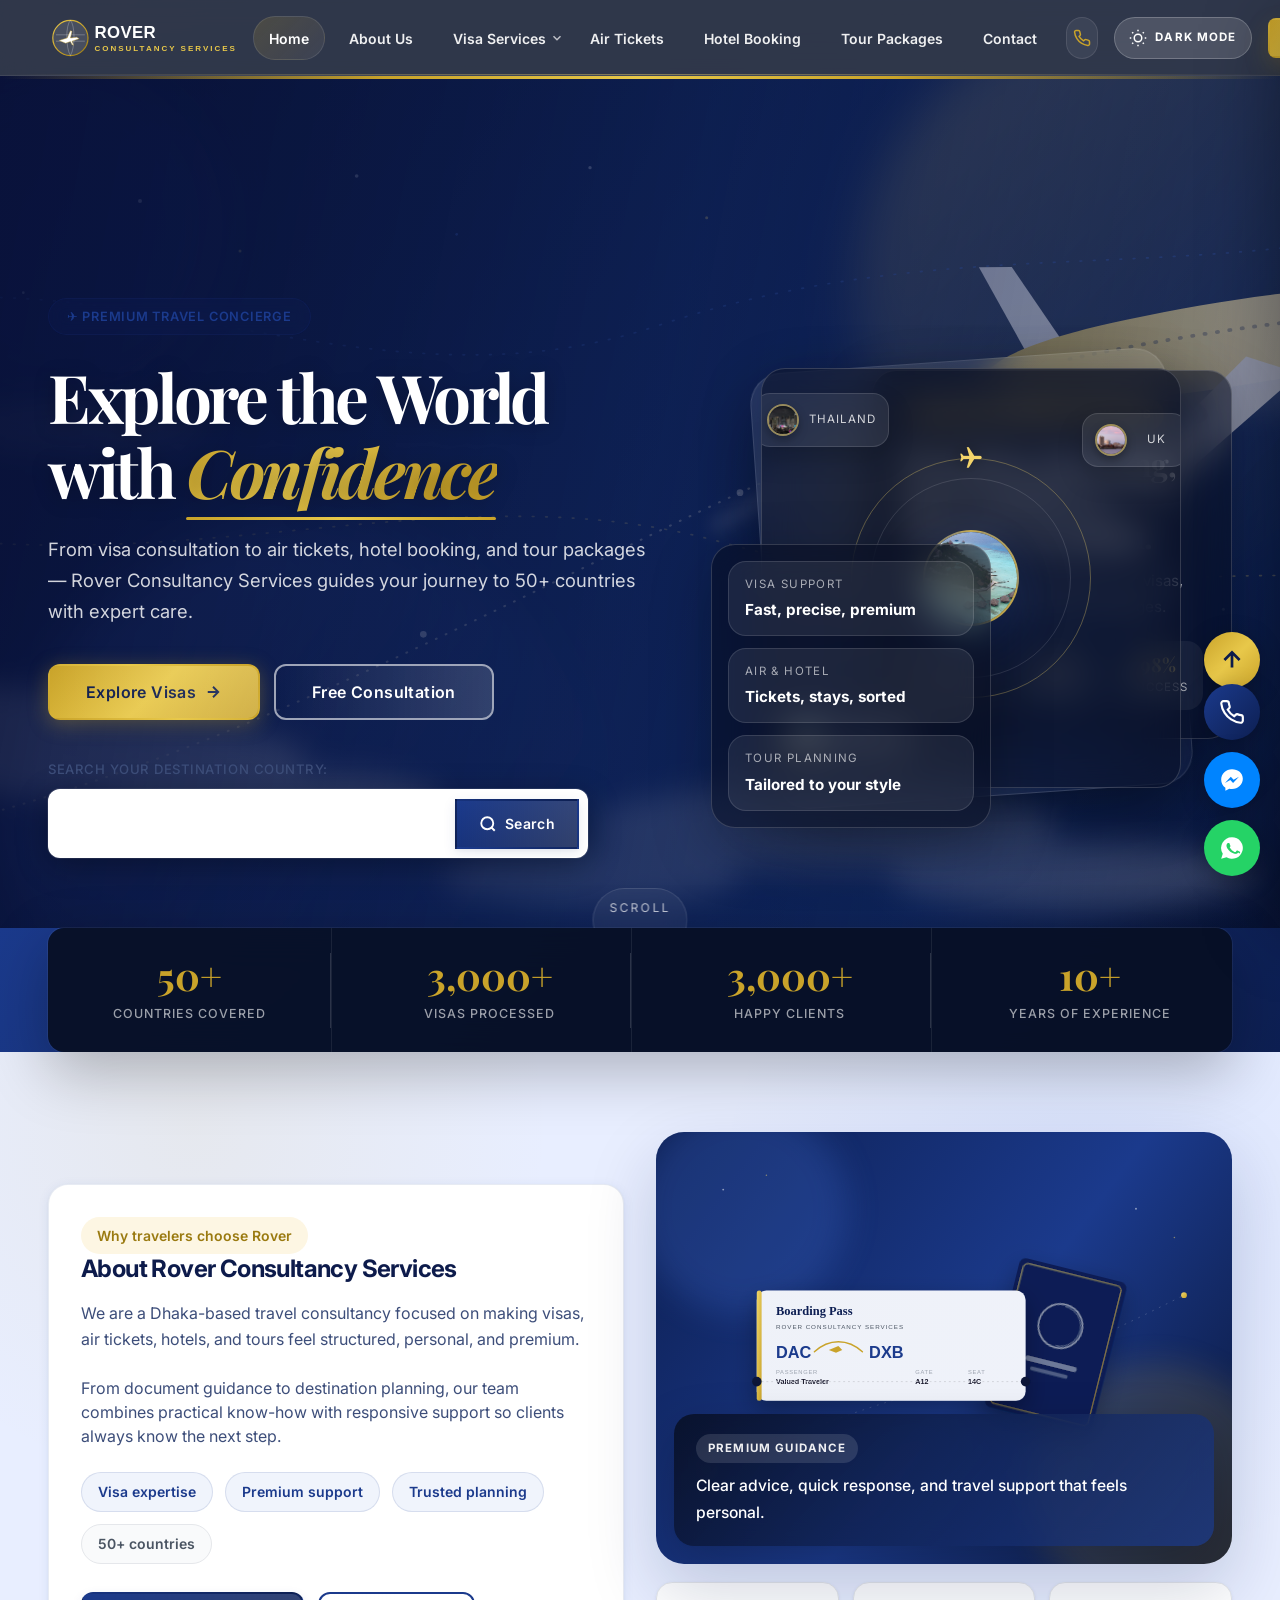
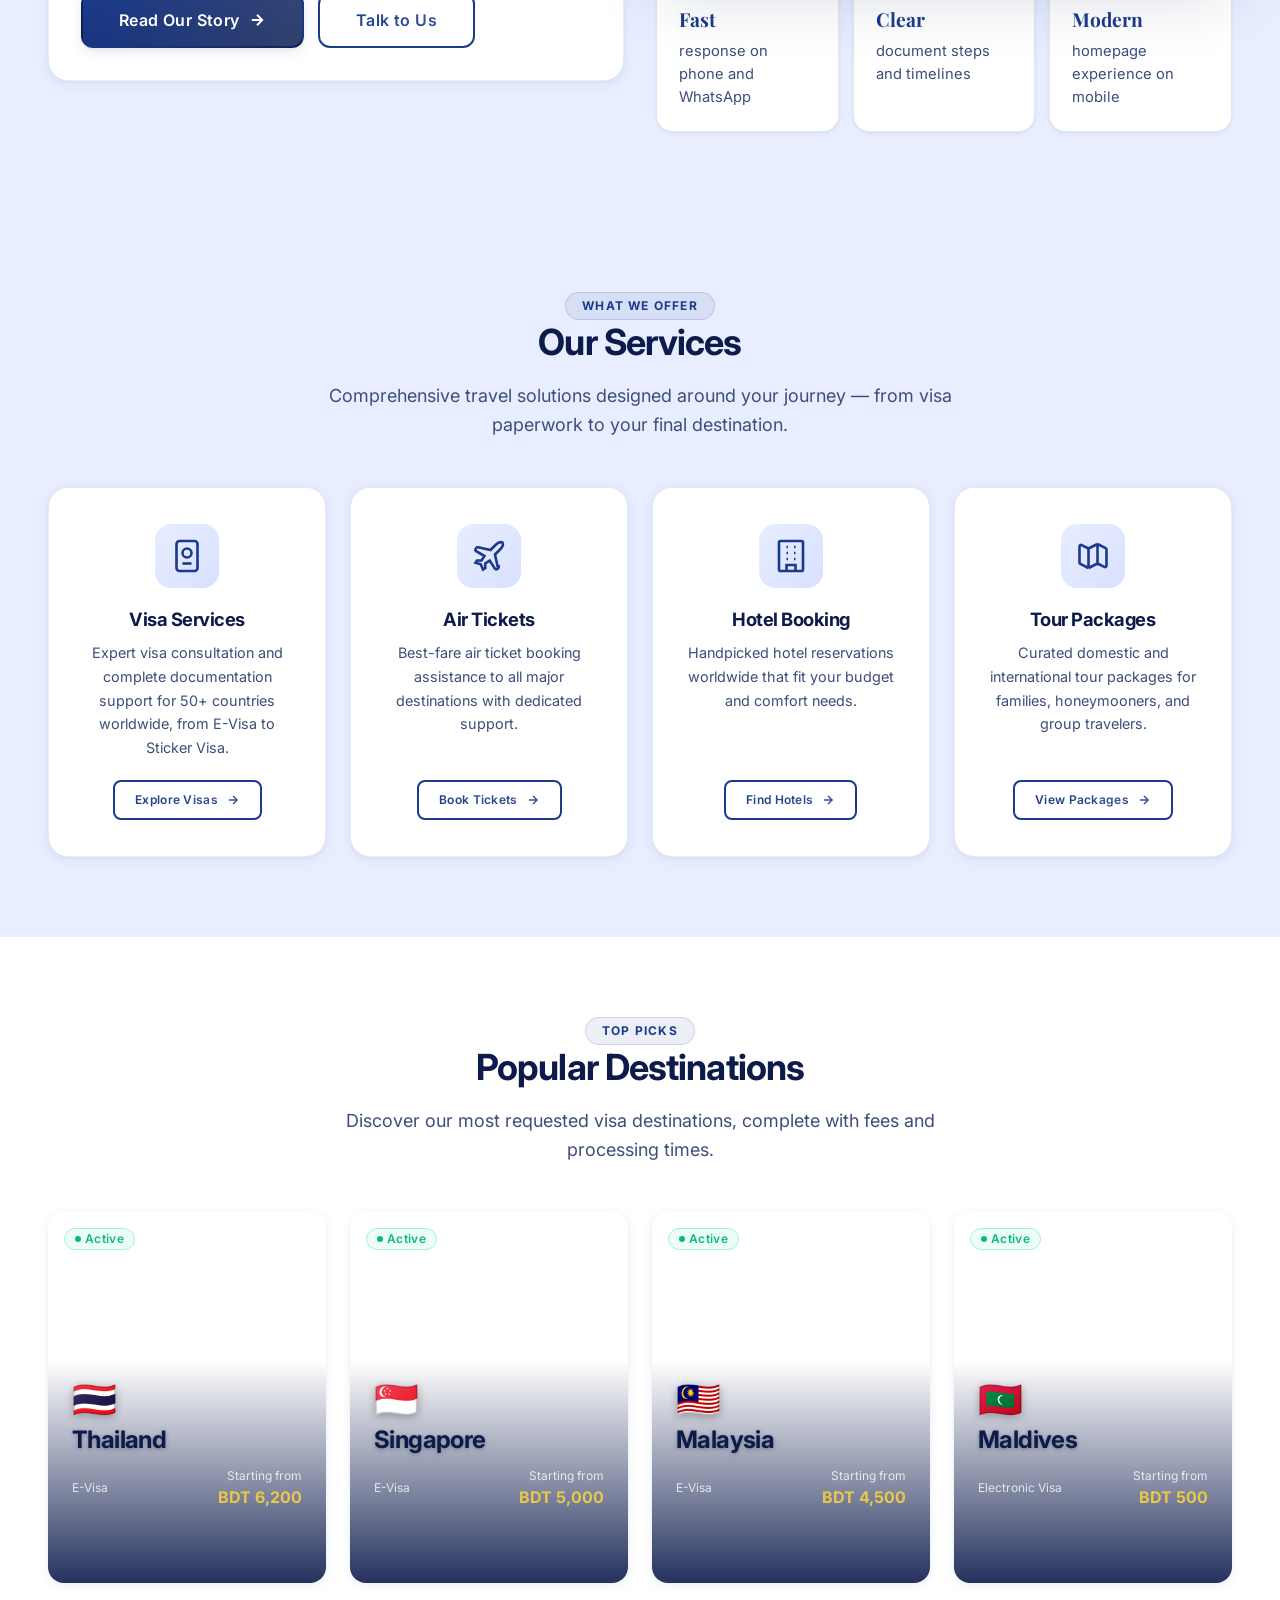
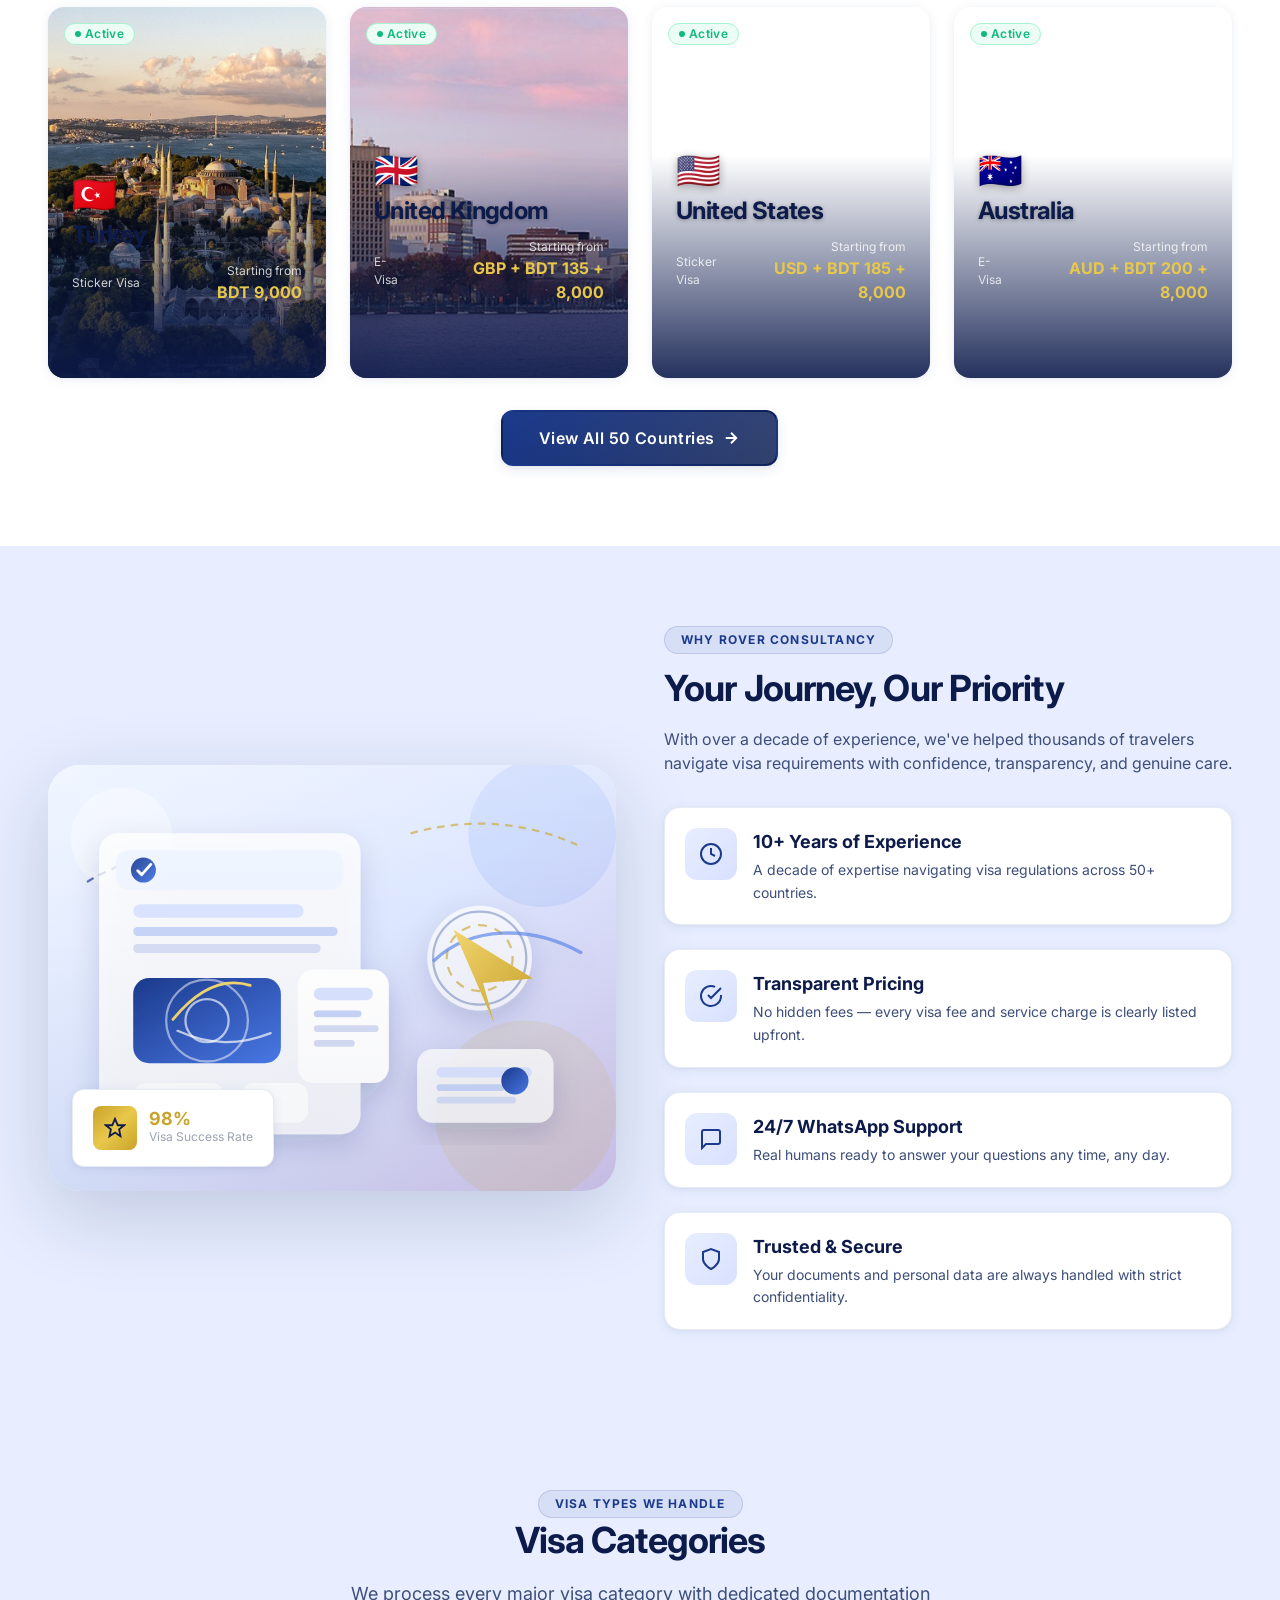
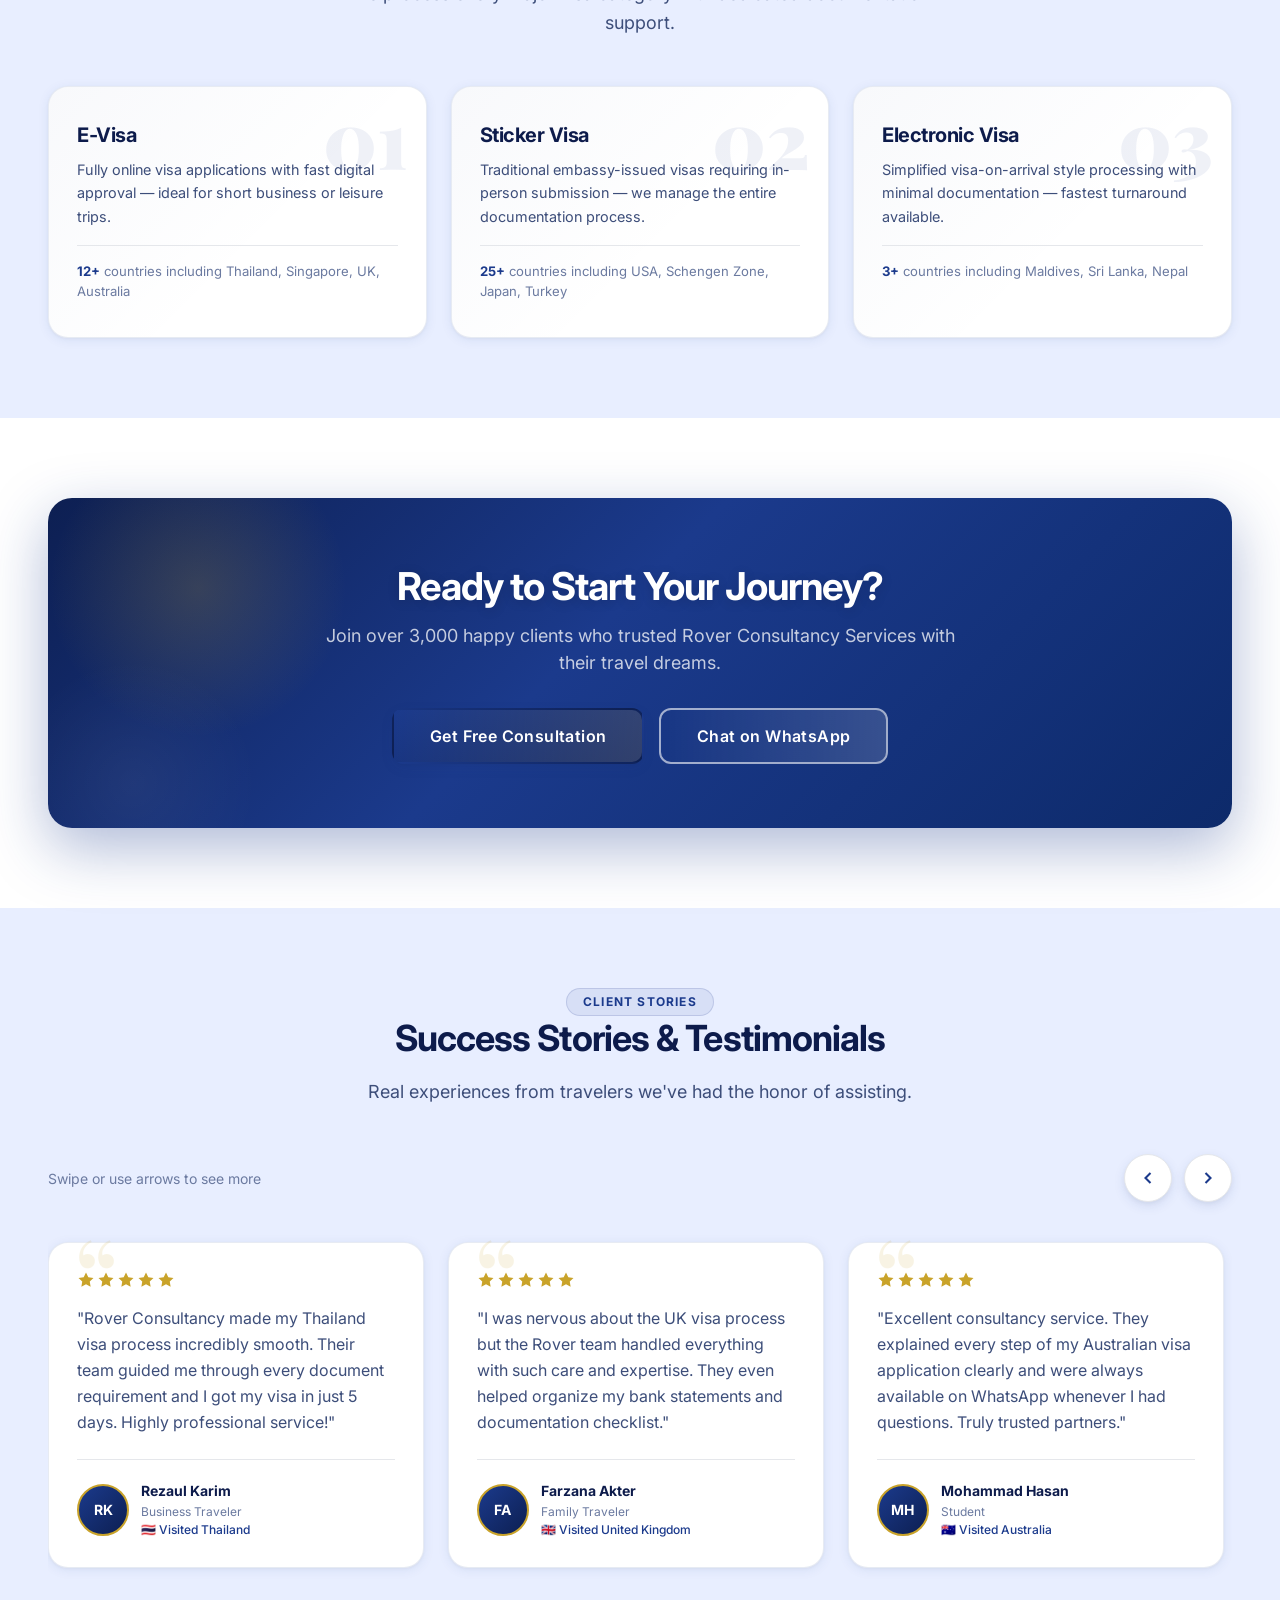
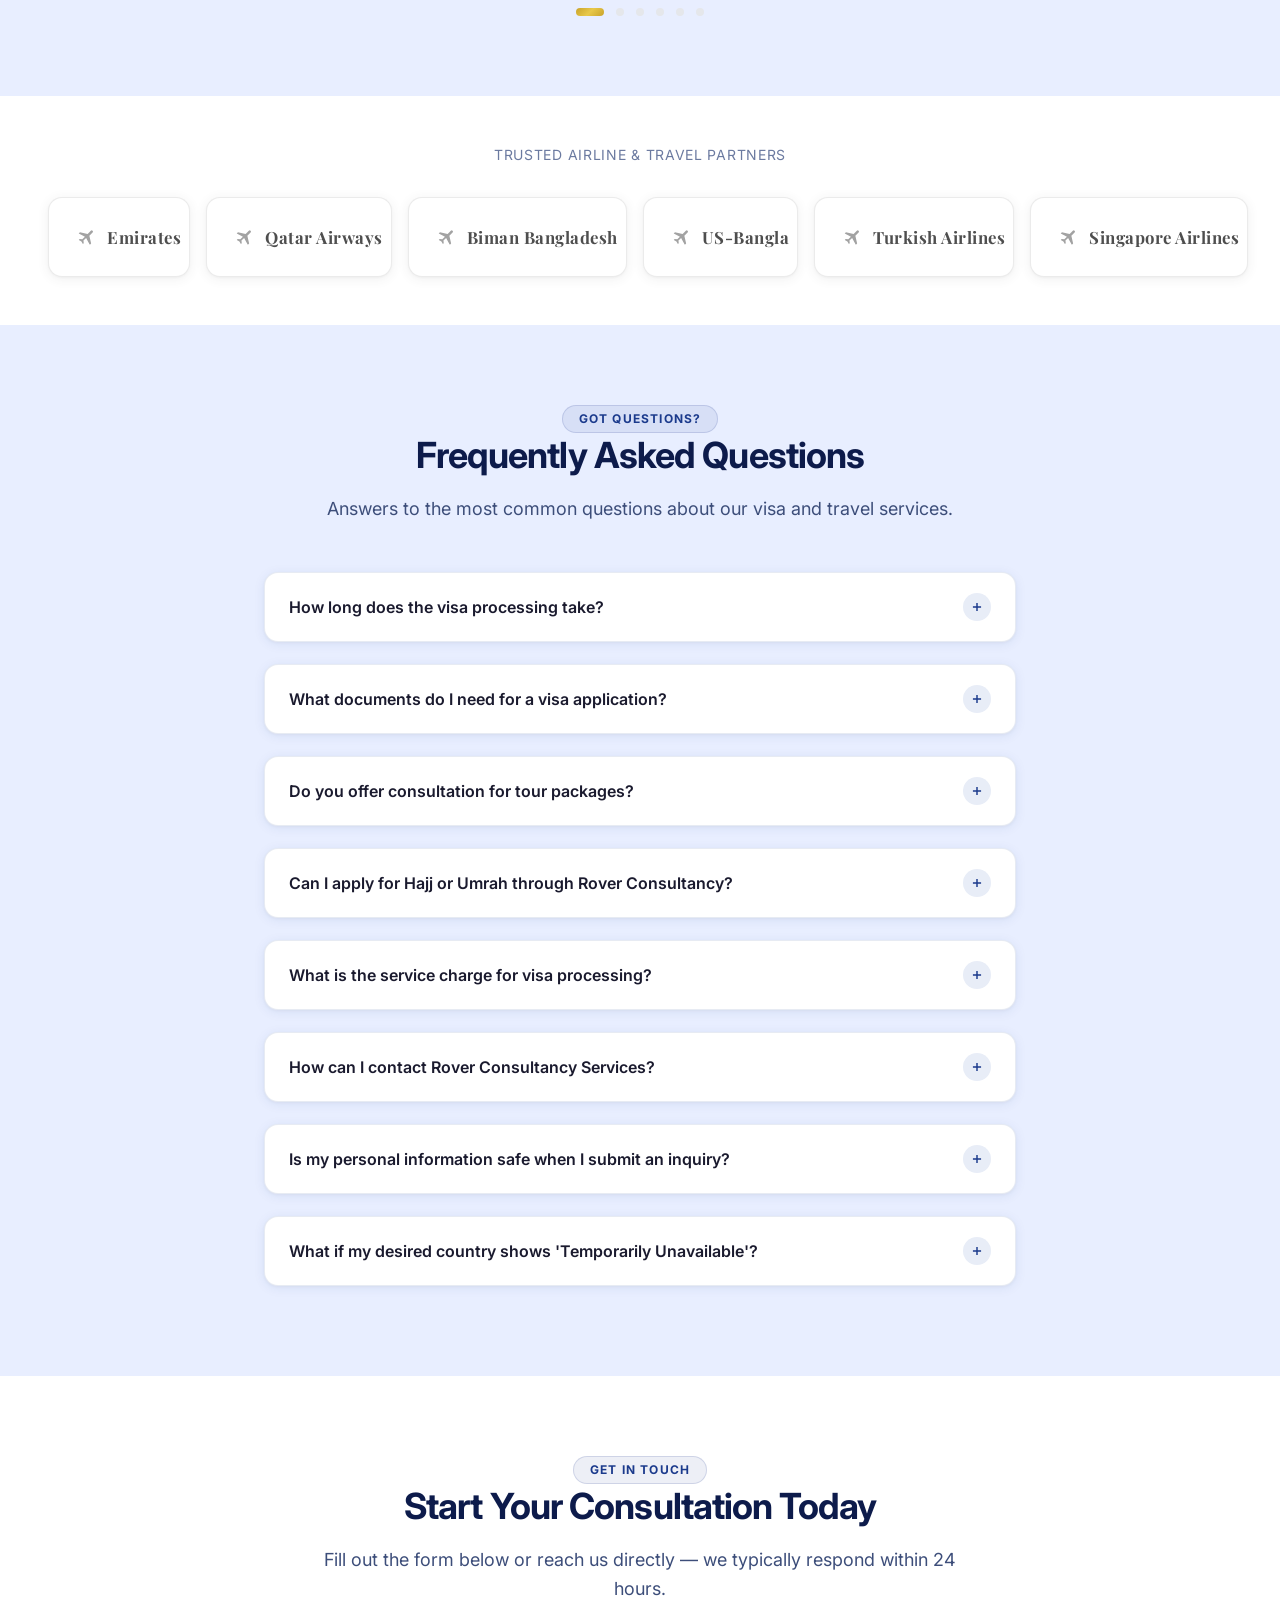
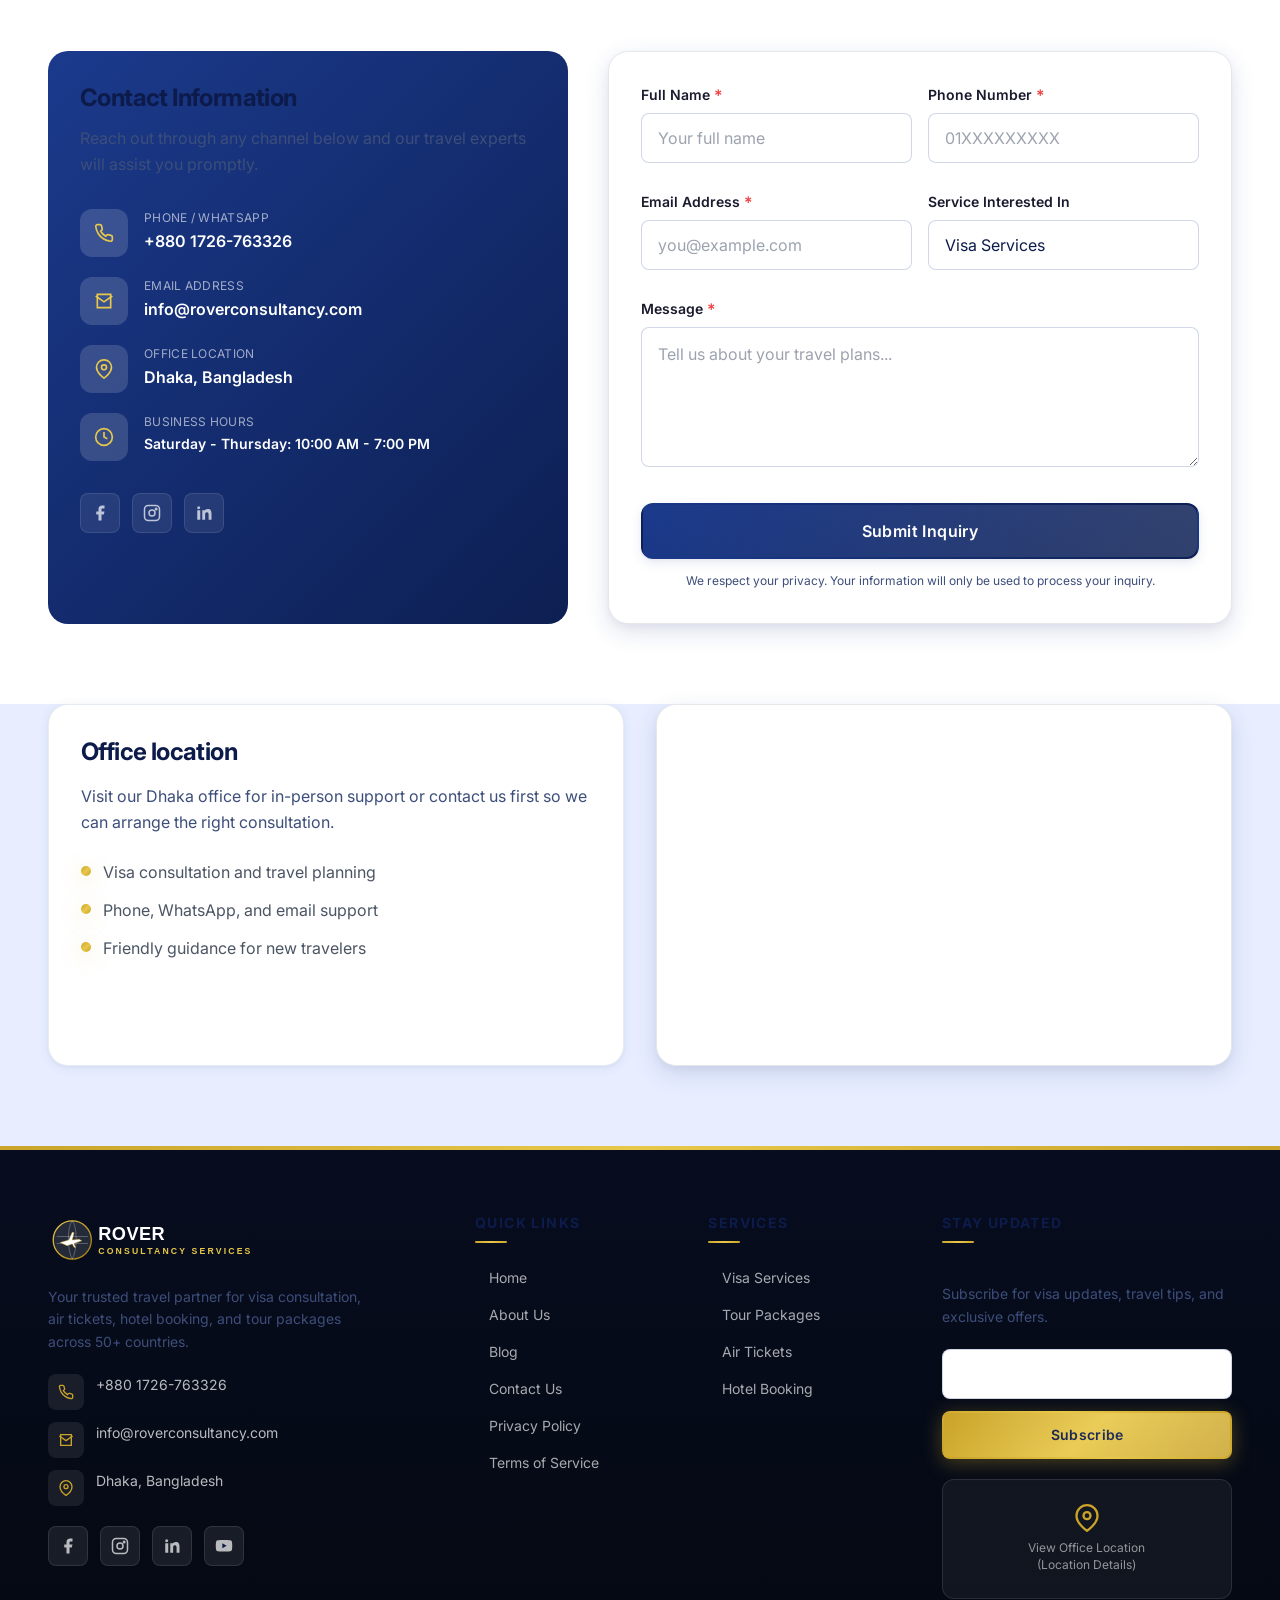
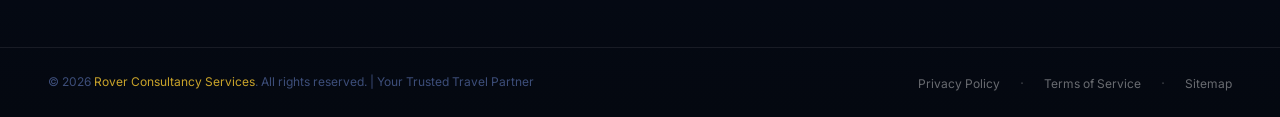
==== commit 29b6c960: "Animate hero orbit card with country photos and orbiting plane Replace the flat "RCS" core with a Ma" ====
--- a/index.html
+++ b/index.html
@@ -364,11 +364,16 @@
                 <div class="hero-visual-orbit">
                   <span class="hero-visual-orbit__ring"></span>
                   <span class="hero-visual-orbit__ring hero-visual-orbit__ring--outer"></span>
-                  <span class="hero-visual-orbit__core">RCS</span>
-                </div>
-                <div class="hero-visual-pin hero-visual-pin--1"><span>🇹🇭</span><small>Thailand</small></div>
-                <div class="hero-visual-pin hero-visual-pin--2"><span>🇬🇧</span><small>UK</small></div>
-                <div class="hero-visual-pin hero-visual-pin--3"><span>🇦🇺</span><small>Australia</small></div>
+                  <span class="hero-visual-orbit__plane" aria-hidden="true">
+                    <svg width="26" height="26" viewBox="0 0 24 24" fill="currentColor"><path d="M21 16v-2l-8-5V3.5a1.5 1.5 0 0 0-3 0V9l-8 5v2l8-2.5V19l-2 1.5V22l3.5-1 3.5 1v-1.5L13 19v-5.5l8 2.5z"/></svg>
+                  </span>
+                  <span class="hero-visual-orbit__core">
+                    <img src="images/destinations/maldives.jpg" alt="" width="96" height="96" loading="lazy">
+                  </span>
+                </div>
+                <div class="hero-visual-pin hero-visual-pin--1"><img src="images/destinations/thailand.jpg" alt="" width="32" height="32" loading="lazy"><small>Thailand</small></div>
+                <div class="hero-visual-pin hero-visual-pin--2"><img src="images/destinations/united-kingdom.jpg" alt="" width="32" height="32" loading="lazy"><small>UK</small></div>
+                <div class="hero-visual-pin hero-visual-pin--3"><img src="images/destinations/australia.jpg" alt="" width="32" height="32" loading="lazy"><small>Australia</small></div>
               </div>
 
               <div class="hero-visual-card hero-visual-card--stack">
--- a/css/premium.css
+++ b/css/premium.css
@@ -1253,3 +1253,125 @@
   box-shadow: var(--t-card-shadow) !important;
 }
 .visa-country-detail__summary { cursor: pointer; }
+
+/* ─── VISA DETAIL CARD 2.0 — photo thumb + hero banner ───────────────────── */
+.visa-country-detail__summary-main {
+  display: flex;
+  align-items: center;
+  gap: 14px;
+  min-width: 0;
+}
+.visa-country-detail__thumb {
+  width: 56px;
+  height: 56px;
+  border-radius: 14px;
+  object-fit: cover;
+  flex-shrink: 0;
+  border: 1px solid var(--t-border);
+  box-shadow: 0 2px 8px rgba(0,0,0,0.12);
+}
+.visa-country-detail__hero {
+  position: relative;
+  border-radius: 16px;
+  overflow: hidden;
+  margin-bottom: 18px;
+  min-height: 180px;
+  max-height: 240px;
+}
+.visa-country-detail__hero img {
+  width: 100%;
+  height: 240px;
+  object-fit: cover;
+  display: block;
+}
+.visa-country-detail__hero-overlay {
+  position: absolute;
+  inset: 0;
+  display: flex;
+  flex-direction: column;
+  justify-content: flex-end;
+  padding: 20px 22px;
+  background: linear-gradient(180deg, rgba(9,18,58,0) 20%, rgba(9,18,58,0.85) 100%);
+}
+.visa-country-detail__hero-overlay h3 {
+  color: #FFFFFF !important;
+  font-size: 1.5rem;
+  margin: 0 0 4px;
+}
+.visa-country-detail__hero-overlay p {
+  color: rgba(255,255,255,0.85) !important;
+  font-size: 0.9rem;
+  margin: 0;
+  max-width: 640px;
+}
+@media (max-width: 600px) {
+  .visa-country-detail__hero img { height: 170px; }
+  .visa-country-detail__hero-overlay h3 { font-size: 1.2rem; }
+  .visa-country-detail__hero-overlay p { font-size: 0.8rem; }
+}
+
+/* ─── VISA DETAIL VIEW polish ────────────────────────────────────────────── */
+.visa-detail-hero__title { color: #FFFFFF !important; }
+.visa-detail-hero__subtitle { color: rgba(255,255,255,0.82) !important; }
+.visa-detail-hero__flag img {
+  width: 88px;
+  height: 88px;
+  border-radius: 50%;
+  object-fit: cover;
+  border: 3px solid rgba(255,255,255,0.35);
+  box-shadow: 0 6px 24px rgba(0,0,0,0.35);
+}
+.visa-detail-image-wrap img {
+  border-radius: 16px;
+  width: 100%;
+  object-fit: cover;
+}
+
+/* ─── HERO ORBIT 2.0 — photo core, photo pins, orbiting plane ────────────── */
+.hero-visual-orbit__core {
+  overflow: hidden;
+  border: 2px solid rgba(244,213,106,0.55);
+  animation: corePulse 4s ease-in-out infinite;
+}
+.hero-visual-orbit__core img {
+  width: 100%;
+  height: 100%;
+  object-fit: cover;
+  border-radius: 50%;
+  animation: coreDrift 16s ease-in-out infinite alternate;
+}
+@keyframes corePulse {
+  0%, 100% { box-shadow: 0 18px 48px rgba(27,58,140,0.34), 0 0 0 0 rgba(244,213,106,0.35); }
+  50%      { box-shadow: 0 18px 48px rgba(27,58,140,0.34), 0 0 0 14px rgba(244,213,106,0); }
+}
+@keyframes coreDrift {
+  0%   { transform: scale(1.0); }
+  100% { transform: scale(1.15); }
+}
+
+/* Plane flying around the outer ring */
+.hero-visual-orbit__plane {
+  position: absolute;
+  inset: 0;
+  animation: spinOrbit 14s linear infinite;
+  pointer-events: none;
+}
+.hero-visual-orbit__plane svg {
+  position: absolute;
+  top: -13px;
+  left: 50%;
+  margin-left: -13px;
+  color: #F4D56A;
+  transform: rotate(90deg);
+  filter: drop-shadow(0 3px 8px rgba(0,0,0,0.45));
+}
+
+/* Country photo pins (flag emojis render as letters on Windows) */
+.hero-visual-pin img {
+  width: 32px;
+  height: 32px;
+  border-radius: 50%;
+  object-fit: cover;
+  border: 2px solid rgba(244,213,106,0.55);
+  box-shadow: 0 4px 10px rgba(0,0,0,0.30);
+}
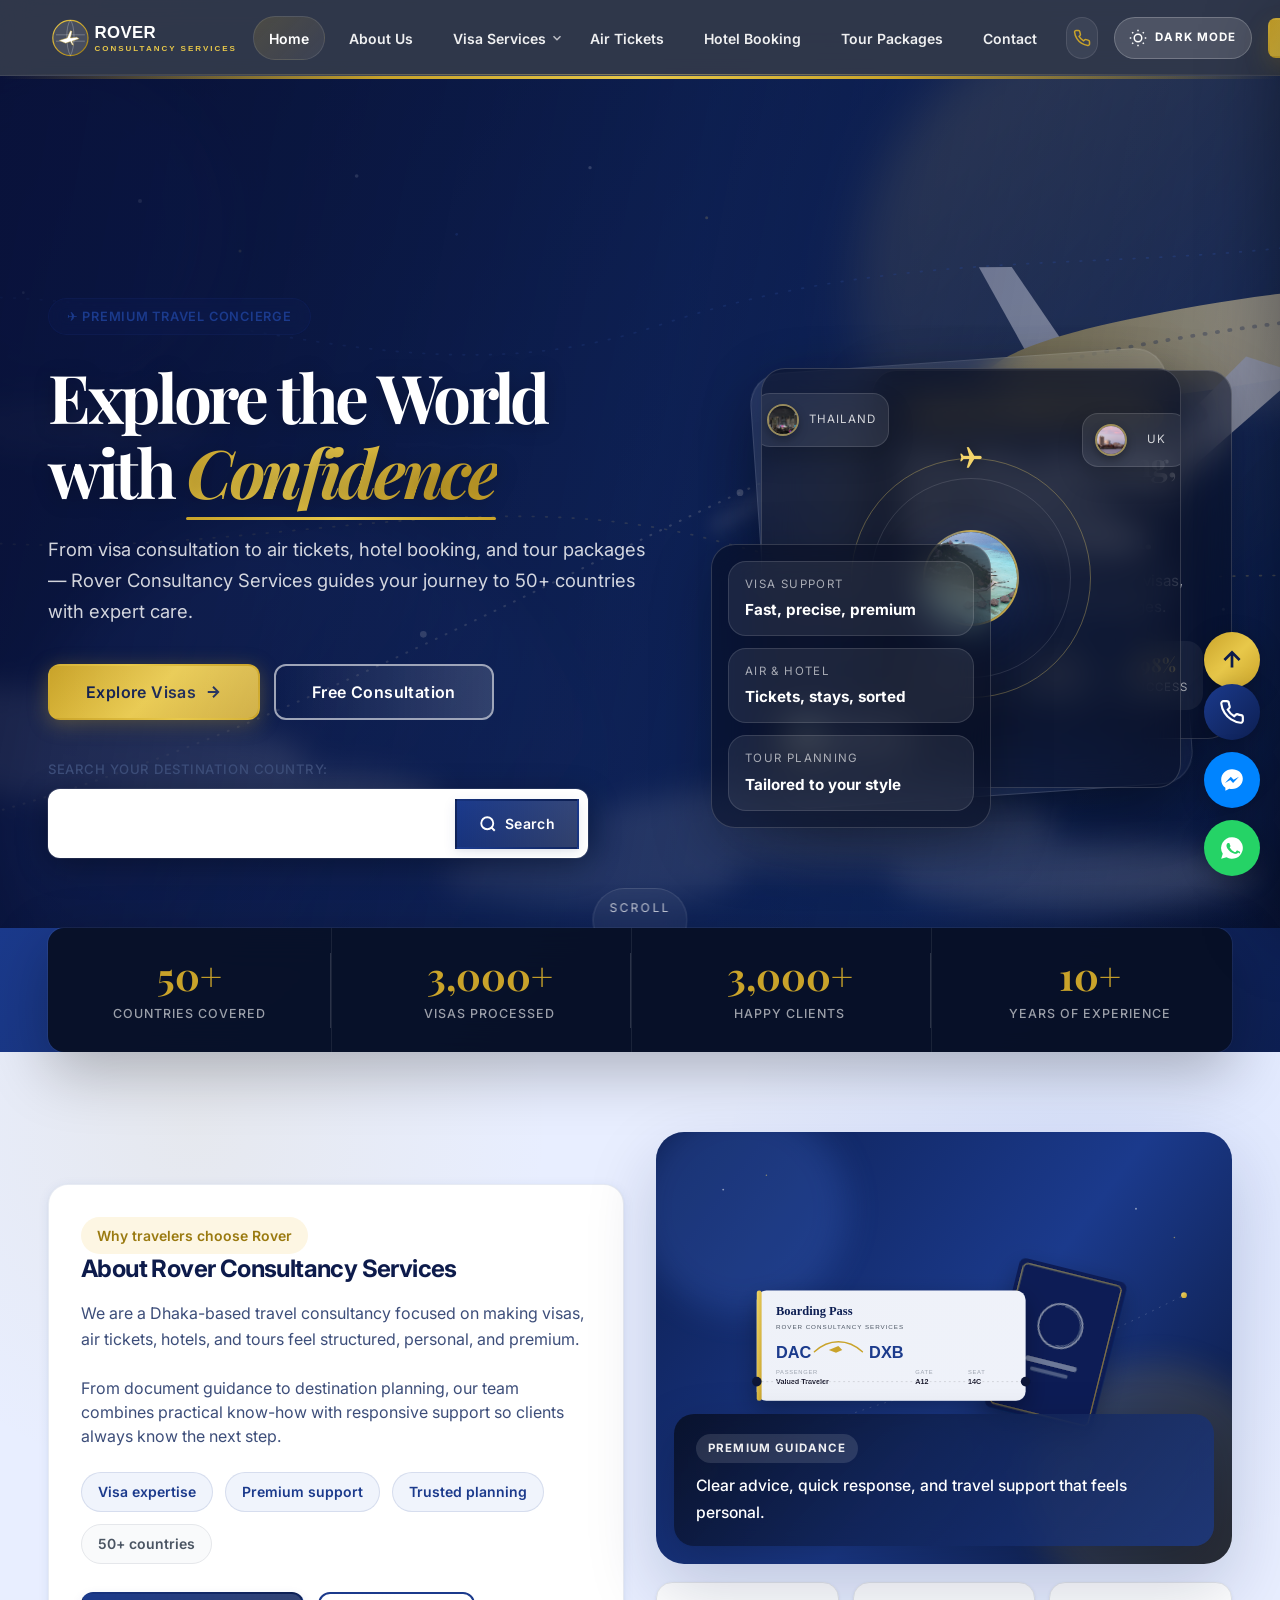
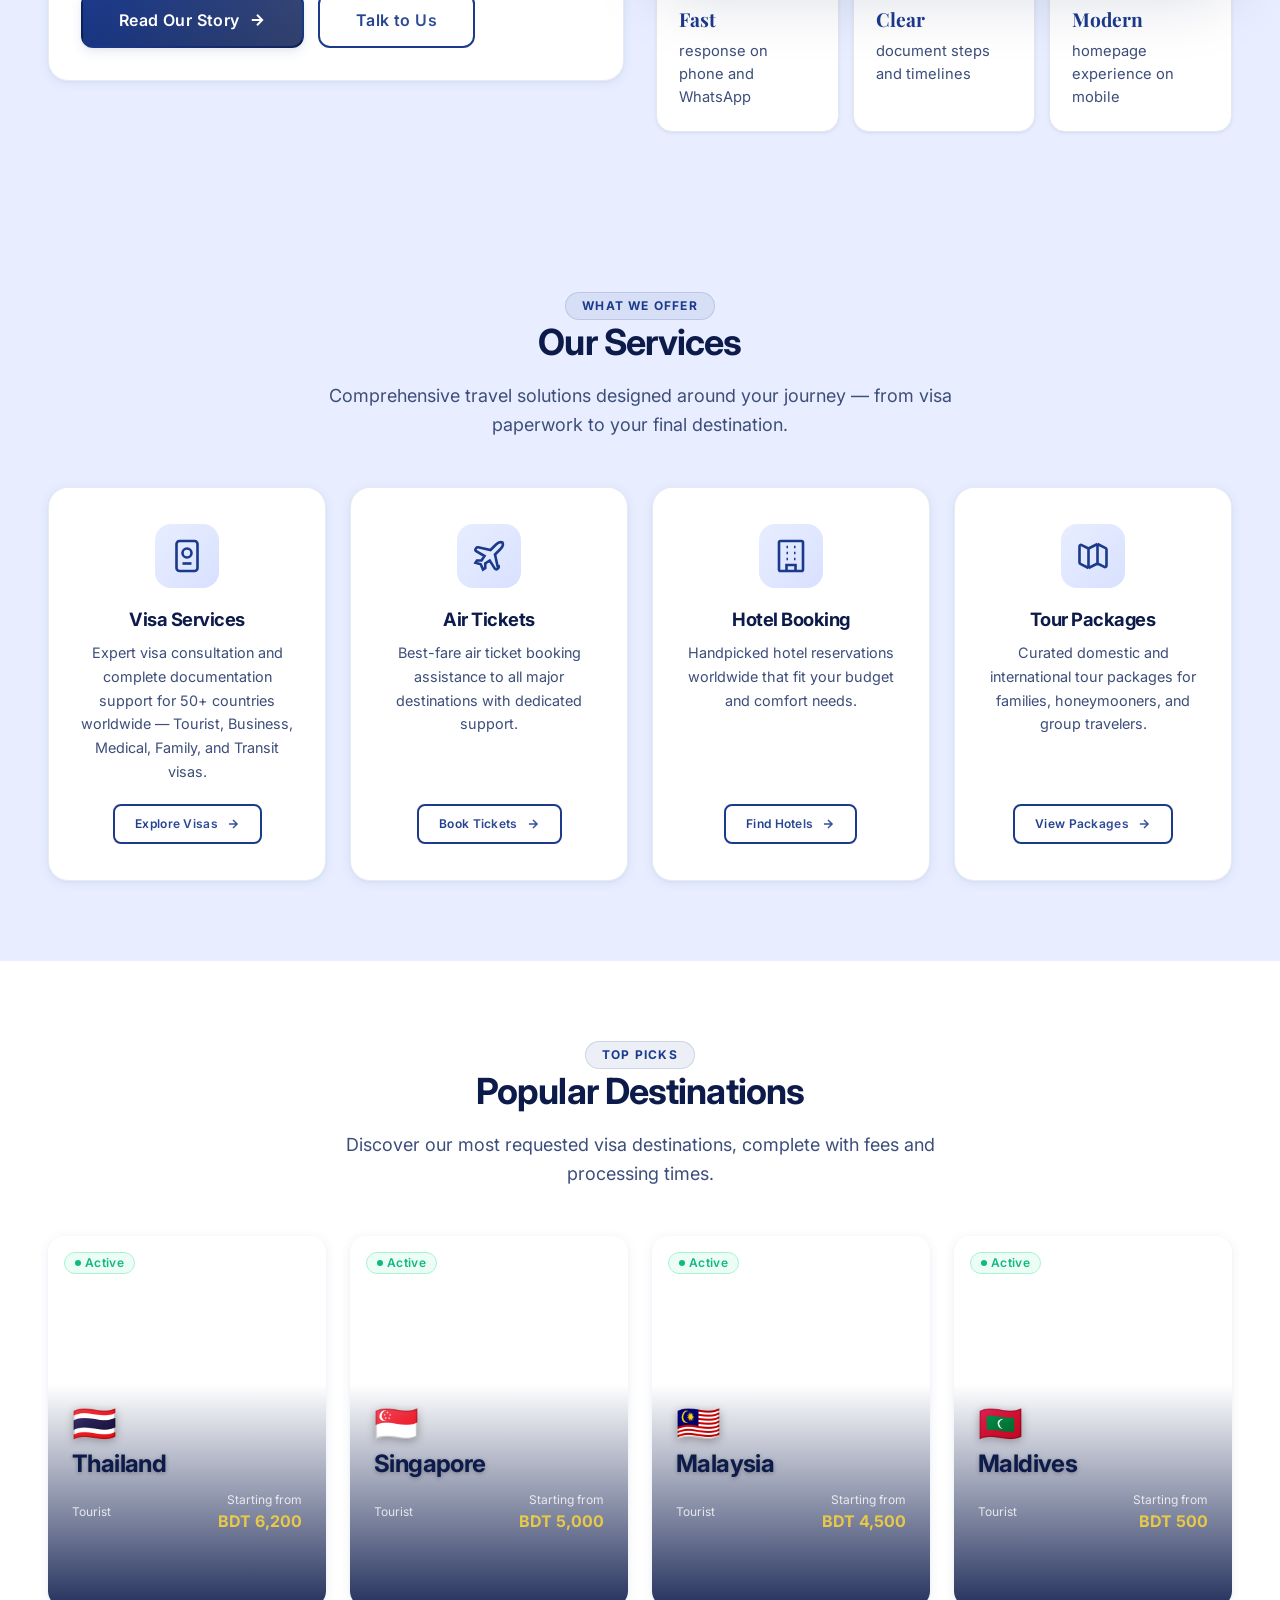
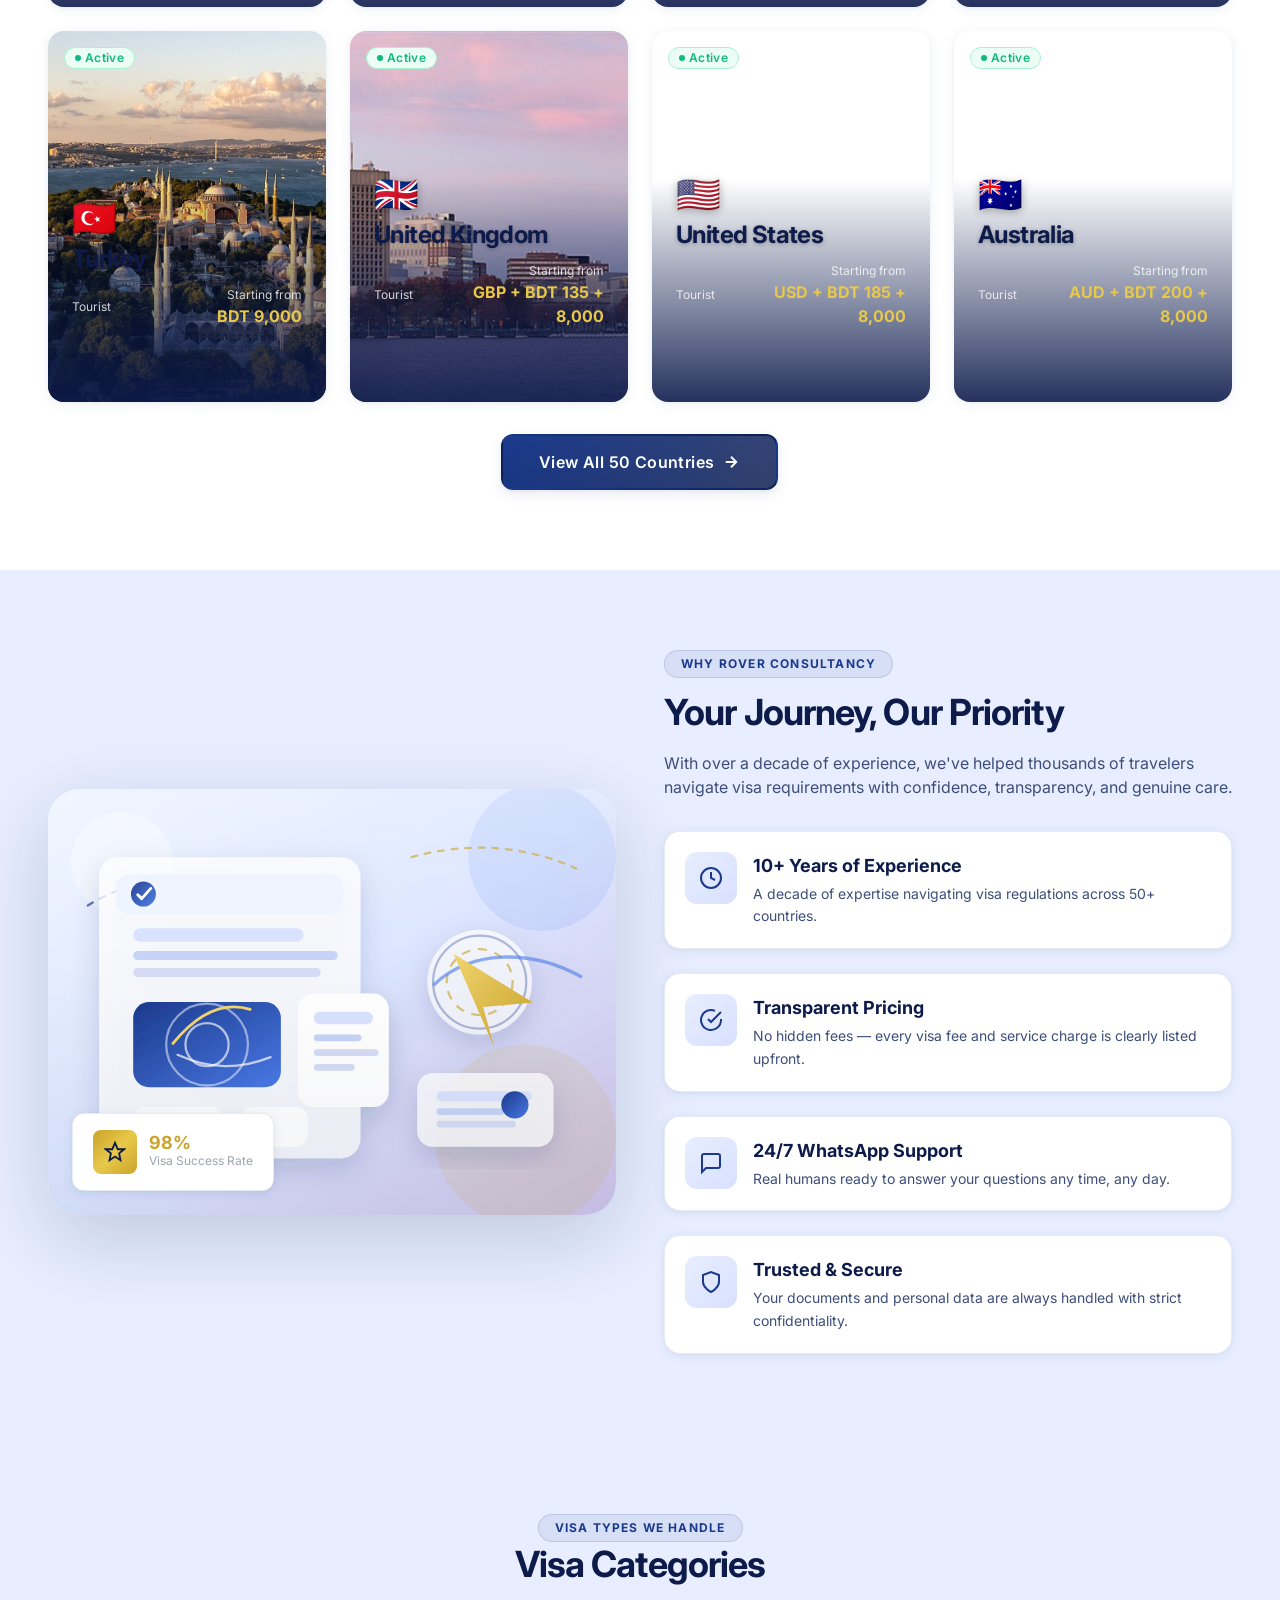
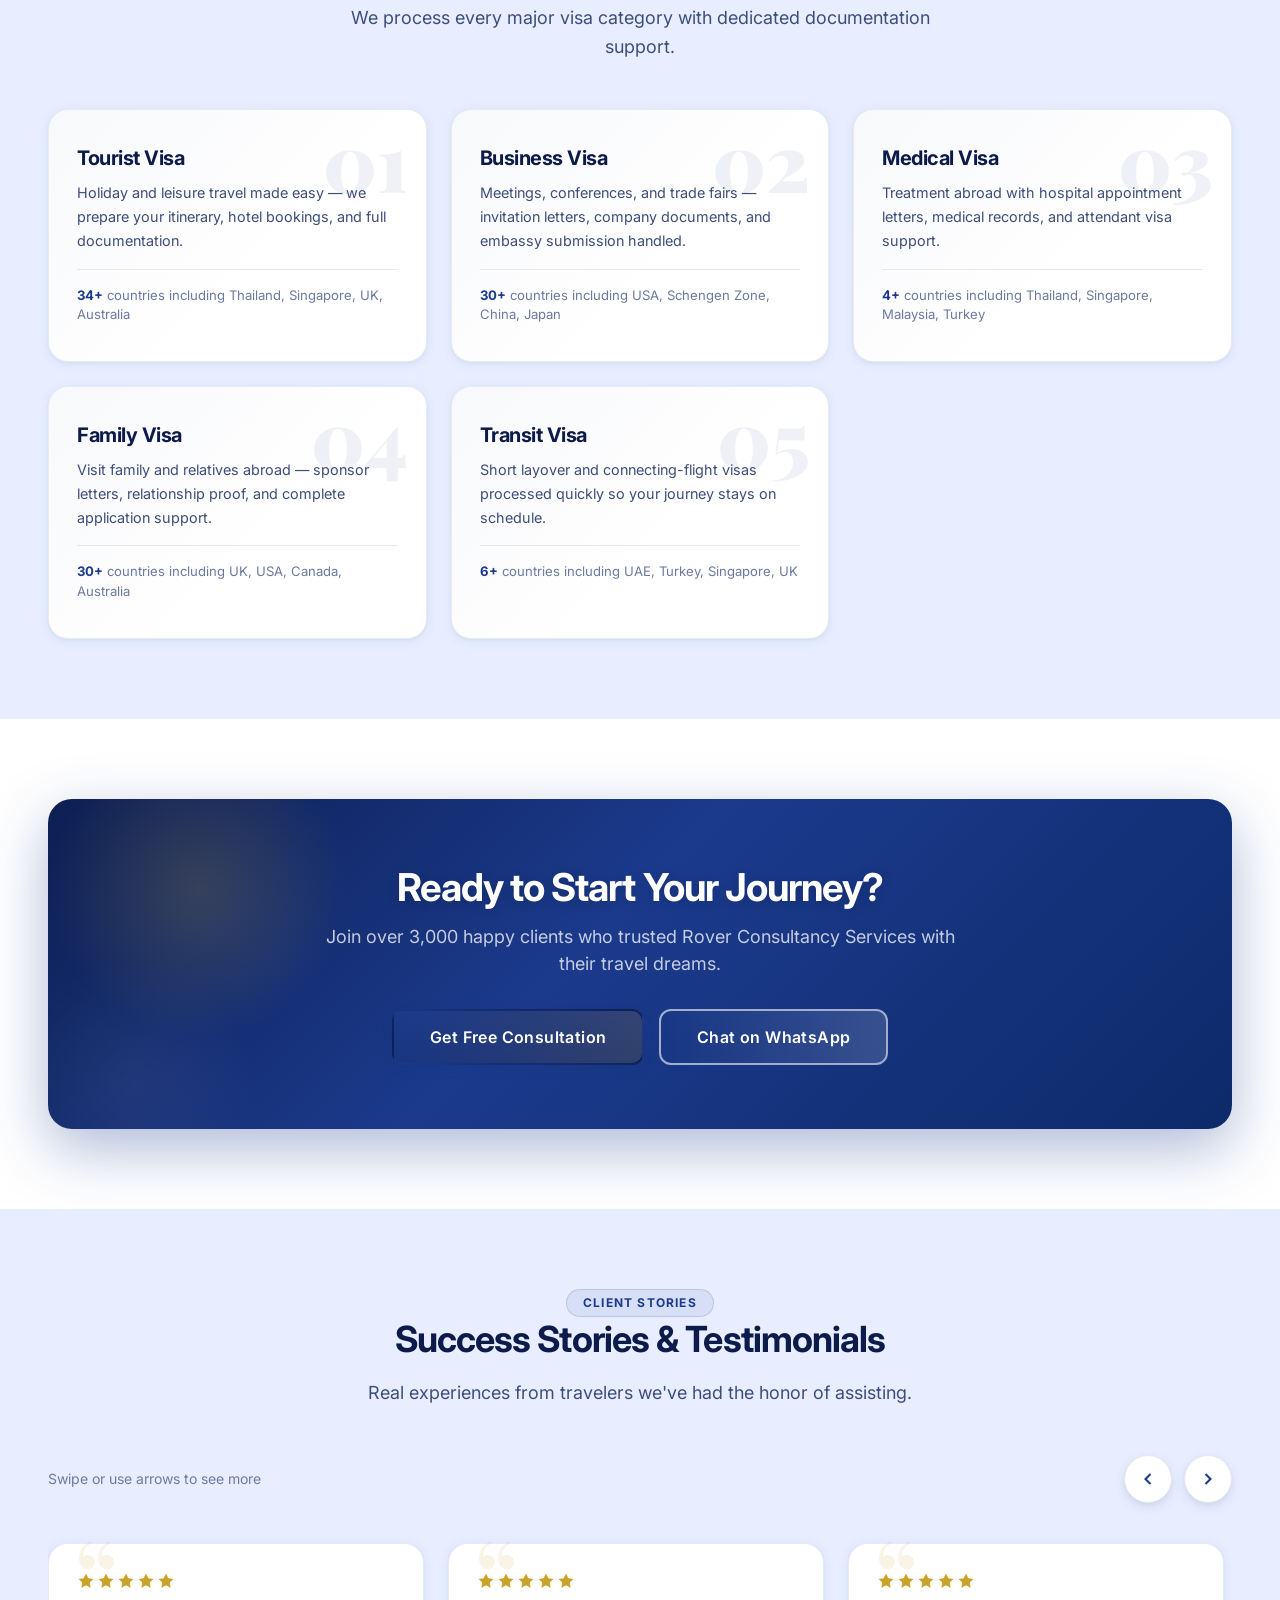
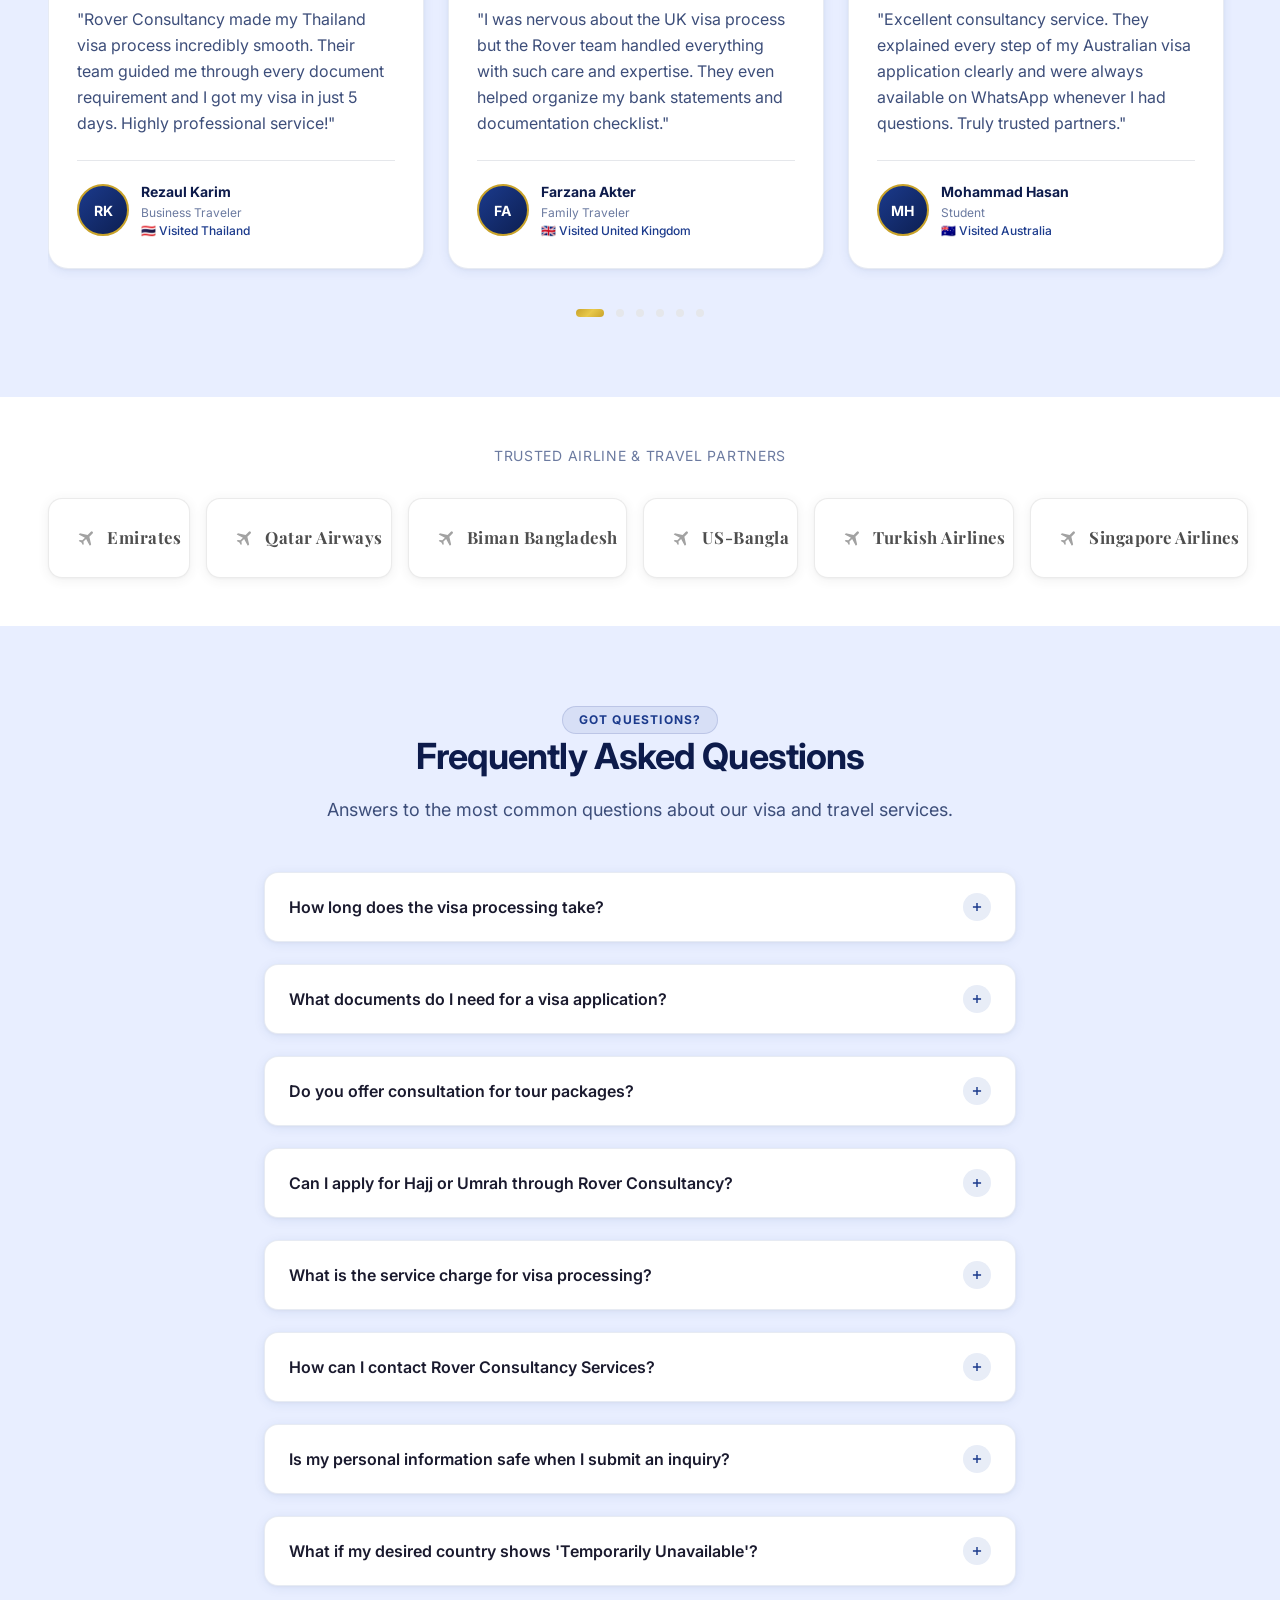
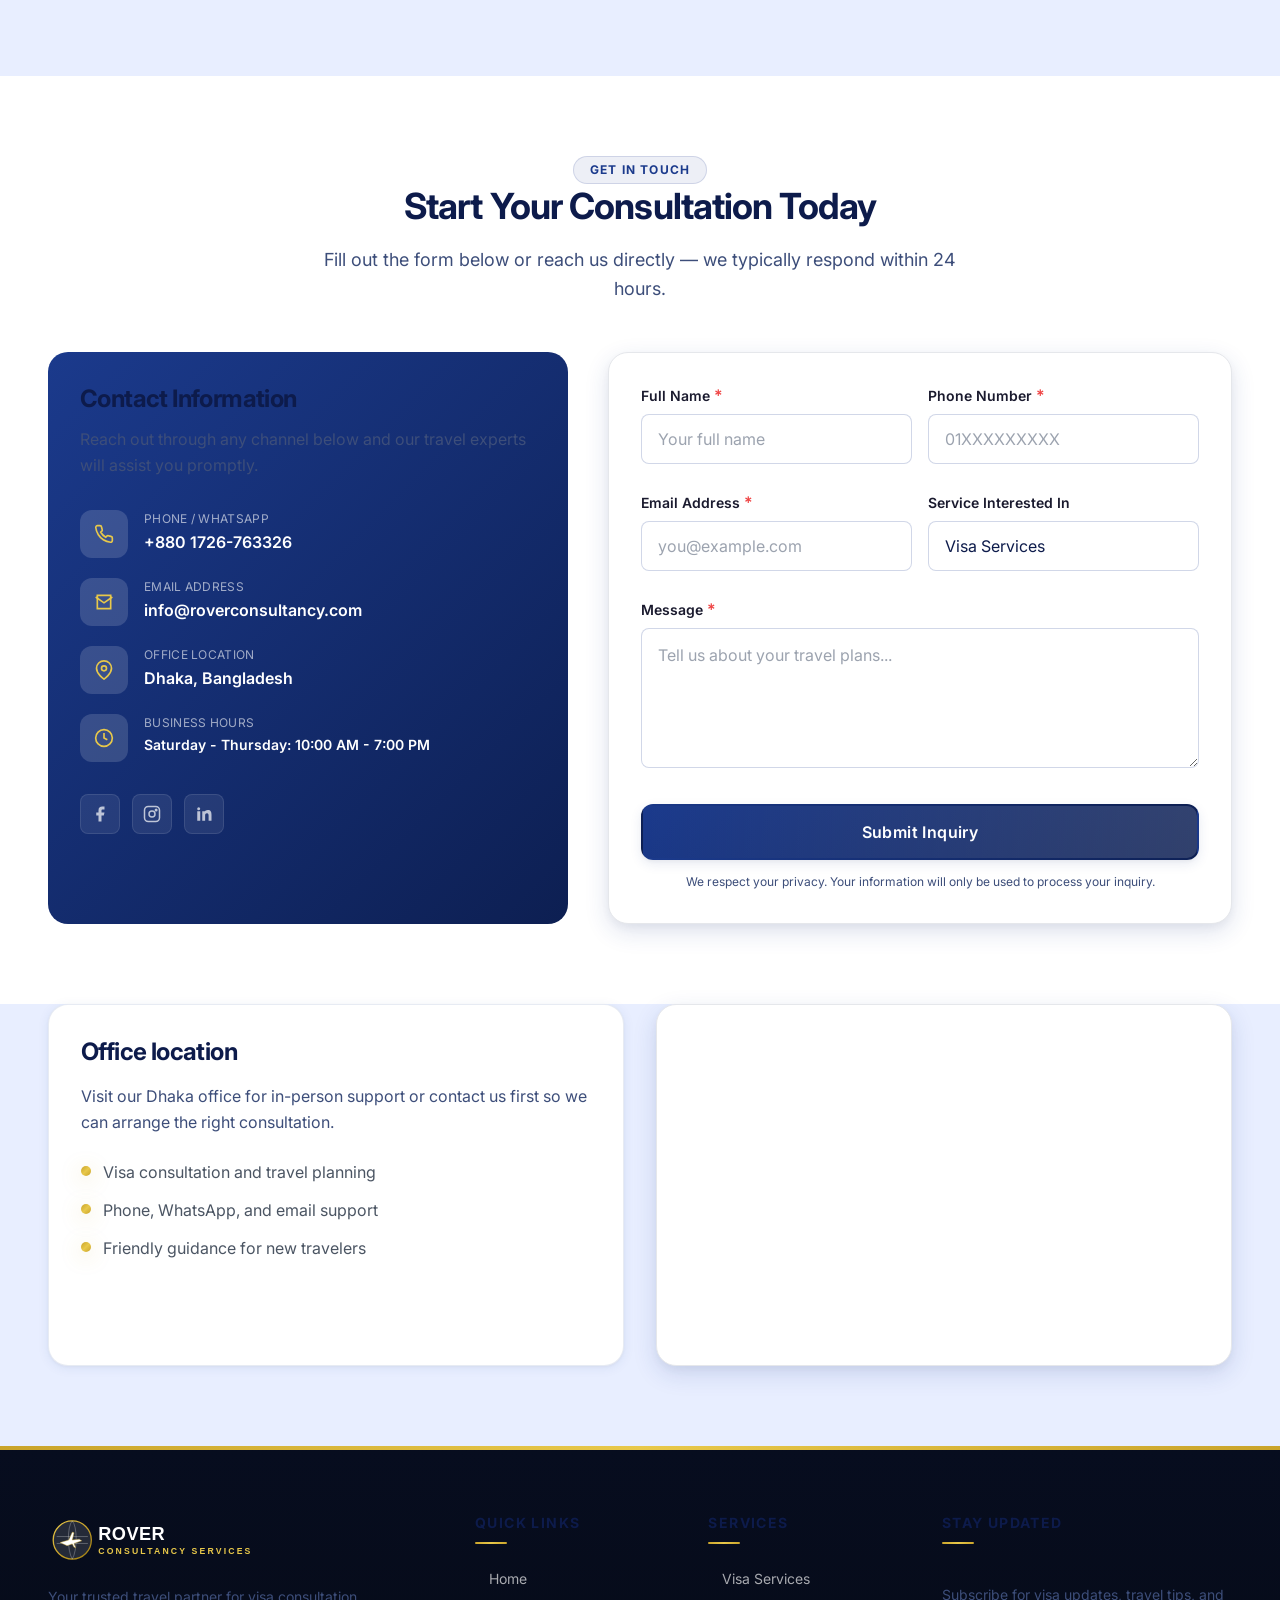
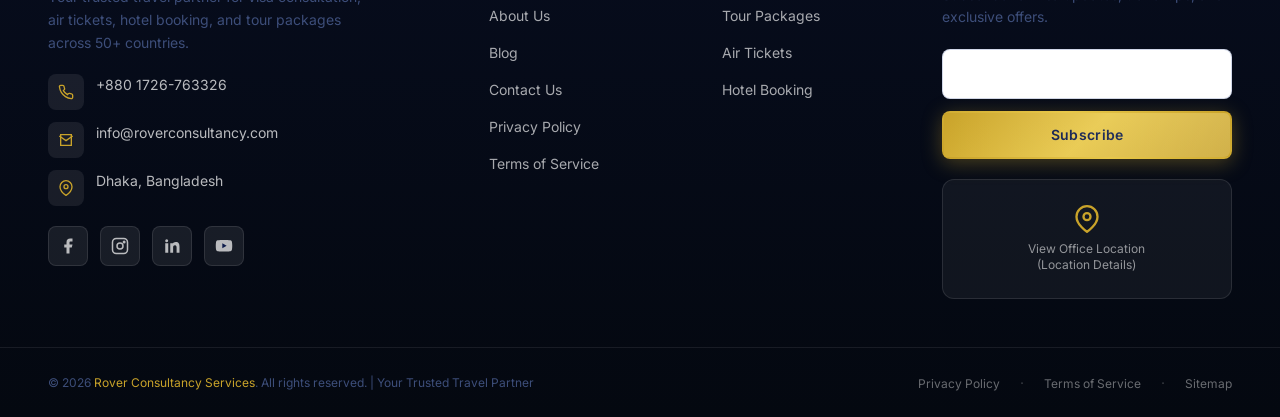
==== commit e1514cba: "Replace E-Visa/Sticker visa types with purpose-based categories Visa types are now Tourist, Business" ====
--- a/index.html
+++ b/index.html
@@ -511,7 +511,7 @@
               <svg width="36" height="36" viewBox="0 0 24 24" fill="none" stroke="currentColor" stroke-width="1.75"><rect x="5" y="2" width="14" height="20" rx="2"/><circle cx="12" cy="10" r="3"/><path d="M9 17h6"/></svg>
             </div>
             <h3 class="service-card__title">Visa Services</h3>
-            <p class="service-card__desc">Expert visa consultation and complete documentation support for 50+ countries worldwide, from E-Visa to Sticker Visa.</p>
+            <p class="service-card__desc">Expert visa consultation and complete documentation support for 50+ countries worldwide — Tourist, Business, Medical, Family, and Transit visas.</p>
             <a href="html/visa-services.html" class="btn btn-outline btn-sm">
               Explore Visas
               <svg width="14" height="14" viewBox="0 0 24 24" fill="none" stroke="currentColor" stroke-width="2.5"><path d="M5 12h14M12 5l7 7-7 7"/></svg>
@@ -747,27 +747,45 @@
           <div class="visa-cat-card reveal">
             <span class="visa-cat-card__number">01</span>
             <div class="visa-cat-card__content">
-              <h3 class="visa-cat-card__title">E-Visa</h3>
-              <p class="visa-cat-card__desc">Fully online visa applications with fast digital approval — ideal for short business or leisure trips.</p>
-              <div class="visa-cat-card__countries"><strong>12+</strong> countries including Thailand, Singapore, UK, Australia</div>
+              <h3 class="visa-cat-card__title">Tourist Visa</h3>
+              <p class="visa-cat-card__desc">Holiday and leisure travel made easy — we prepare your itinerary, hotel bookings, and full documentation.</p>
+              <div class="visa-cat-card__countries"><strong>34+</strong> countries including Thailand, Singapore, UK, Australia</div>
             </div>
           </div>
 
           <div class="visa-cat-card reveal delay-100">
             <span class="visa-cat-card__number">02</span>
             <div class="visa-cat-card__content">
-              <h3 class="visa-cat-card__title">Sticker Visa</h3>
-              <p class="visa-cat-card__desc">Traditional embassy-issued visas requiring in-person submission — we manage the entire documentation process.</p>
-              <div class="visa-cat-card__countries"><strong>25+</strong> countries including USA, Schengen Zone, Japan, Turkey</div>
+              <h3 class="visa-cat-card__title">Business Visa</h3>
+              <p class="visa-cat-card__desc">Meetings, conferences, and trade fairs — invitation letters, company documents, and embassy submission handled.</p>
+              <div class="visa-cat-card__countries"><strong>30+</strong> countries including USA, Schengen Zone, China, Japan</div>
             </div>
           </div>
 
           <div class="visa-cat-card reveal delay-200">
             <span class="visa-cat-card__number">03</span>
             <div class="visa-cat-card__content">
-              <h3 class="visa-cat-card__title">Electronic Visa</h3>
-              <p class="visa-cat-card__desc">Simplified visa-on-arrival style processing with minimal documentation — fastest turnaround available.</p>
-              <div class="visa-cat-card__countries"><strong>3+</strong> countries including Maldives, Sri Lanka, Nepal</div>
+              <h3 class="visa-cat-card__title">Medical Visa</h3>
+              <p class="visa-cat-card__desc">Treatment abroad with hospital appointment letters, medical records, and attendant visa support.</p>
+              <div class="visa-cat-card__countries"><strong>4+</strong> countries including Thailand, Singapore, Malaysia, Turkey</div>
+            </div>
+          </div>
+
+          <div class="visa-cat-card reveal delay-300">
+            <span class="visa-cat-card__number">04</span>
+            <div class="visa-cat-card__content">
+              <h3 class="visa-cat-card__title">Family Visa</h3>
+              <p class="visa-cat-card__desc">Visit family and relatives abroad — sponsor letters, relationship proof, and complete application support.</p>
+              <div class="visa-cat-card__countries"><strong>30+</strong> countries including UK, USA, Canada, Australia</div>
+            </div>
+          </div>
+
+          <div class="visa-cat-card reveal delay-400">
+            <span class="visa-cat-card__number">05</span>
+            <div class="visa-cat-card__content">
+              <h3 class="visa-cat-card__title">Transit Visa</h3>
+              <p class="visa-cat-card__desc">Short layover and connecting-flight visas processed quickly so your journey stays on schedule.</p>
+              <div class="visa-cat-card__countries"><strong>6+</strong> countries including UAE, Turkey, Singapore, UK</div>
             </div>
           </div>
         </div>
--- a/css/premium.css
+++ b/css/premium.css
@@ -1173,11 +1173,11 @@
 
 /* ─── VISA PAGE 2.0 — MODERN FACELIFT ────────────────────────────────────── */
 
-/* Banner: airport photo layered under the navy gradient */
+/* Banner: airplane photo layered under the navy gradient */
 .page-banner--visa {
   background:
-    linear-gradient(100deg, rgba(7,16,58,0.94) 0%, rgba(23,48,120,0.78) 55%, rgba(7,16,58,0.55) 100%),
-    url('https://images.unsplash.com/photo-1488085061387-422e29b40080?auto=format&fit=crop&w=1600&q=70') center 45% / cover no-repeat,
+    linear-gradient(100deg, rgba(7,16,58,0.92) 0%, rgba(23,48,120,0.66) 55%, rgba(7,16,58,0.38) 100%),
+    url('https://images.unsplash.com/photo-1556388158-158ea5ccacbd?auto=format&fit=crop&w=1600&q=75') center 55% / cover no-repeat,
     #07103A !important;
 }
 
@@ -1375,3 +1375,23 @@
   border: 2px solid rgba(244,213,106,0.55);
   box-shadow: 0 4px 10px rgba(0,0,0,0.30);
 }
+
+/* ─── VISA CATEGORY BADGES — Tourist / Business / Medical / Transit / Family ─ */
+.badge-tourist  { background: rgba(27,58,140,0.10);  color: #1B3A8C; border: 1px solid rgba(27,58,140,0.22); }
+.badge-business { background: rgba(13,27,75,0.10);   color: #0D1B4B; border: 1px solid rgba(13,27,75,0.24); }
+.badge-medical  { background: rgba(22,130,93,0.12);  color: #16825D; border: 1px solid rgba(22,130,93,0.26); }
+.badge-transit  { background: rgba(109,74,196,0.12); color: #6D4AC4; border: 1px solid rgba(109,74,196,0.26); }
+.badge-family   { background: rgba(201,163,42,0.14); color: #8A6D14; border: 1px solid rgba(201,163,42,0.32); }
+
+[data-theme="dark"] .badge-tourist  { background: rgba(96,144,240,0.16); color: #9DB8F5; border-color: rgba(96,144,240,0.30); }
+[data-theme="dark"] .badge-business { background: rgba(160,176,216,0.14); color: #C4D0EE; border-color: rgba(160,176,216,0.28); }
+[data-theme="dark"] .badge-medical  { background: rgba(63,185,140,0.14); color: #7BDDB6; border-color: rgba(63,185,140,0.30); }
+[data-theme="dark"] .badge-transit  { background: rgba(150,120,230,0.16); color: #C0A8F5; border-color: rgba(150,120,230,0.30); }
+[data-theme="dark"] .badge-family   { background: rgba(232,200,74,0.14);  color: #EFD786; border-color: rgba(232,200,74,0.30); }
+
+.visa-detail-hero__categories {
+  display: flex;
+  flex-wrap: wrap;
+  gap: 8px;
+  margin-top: 12px;
+}
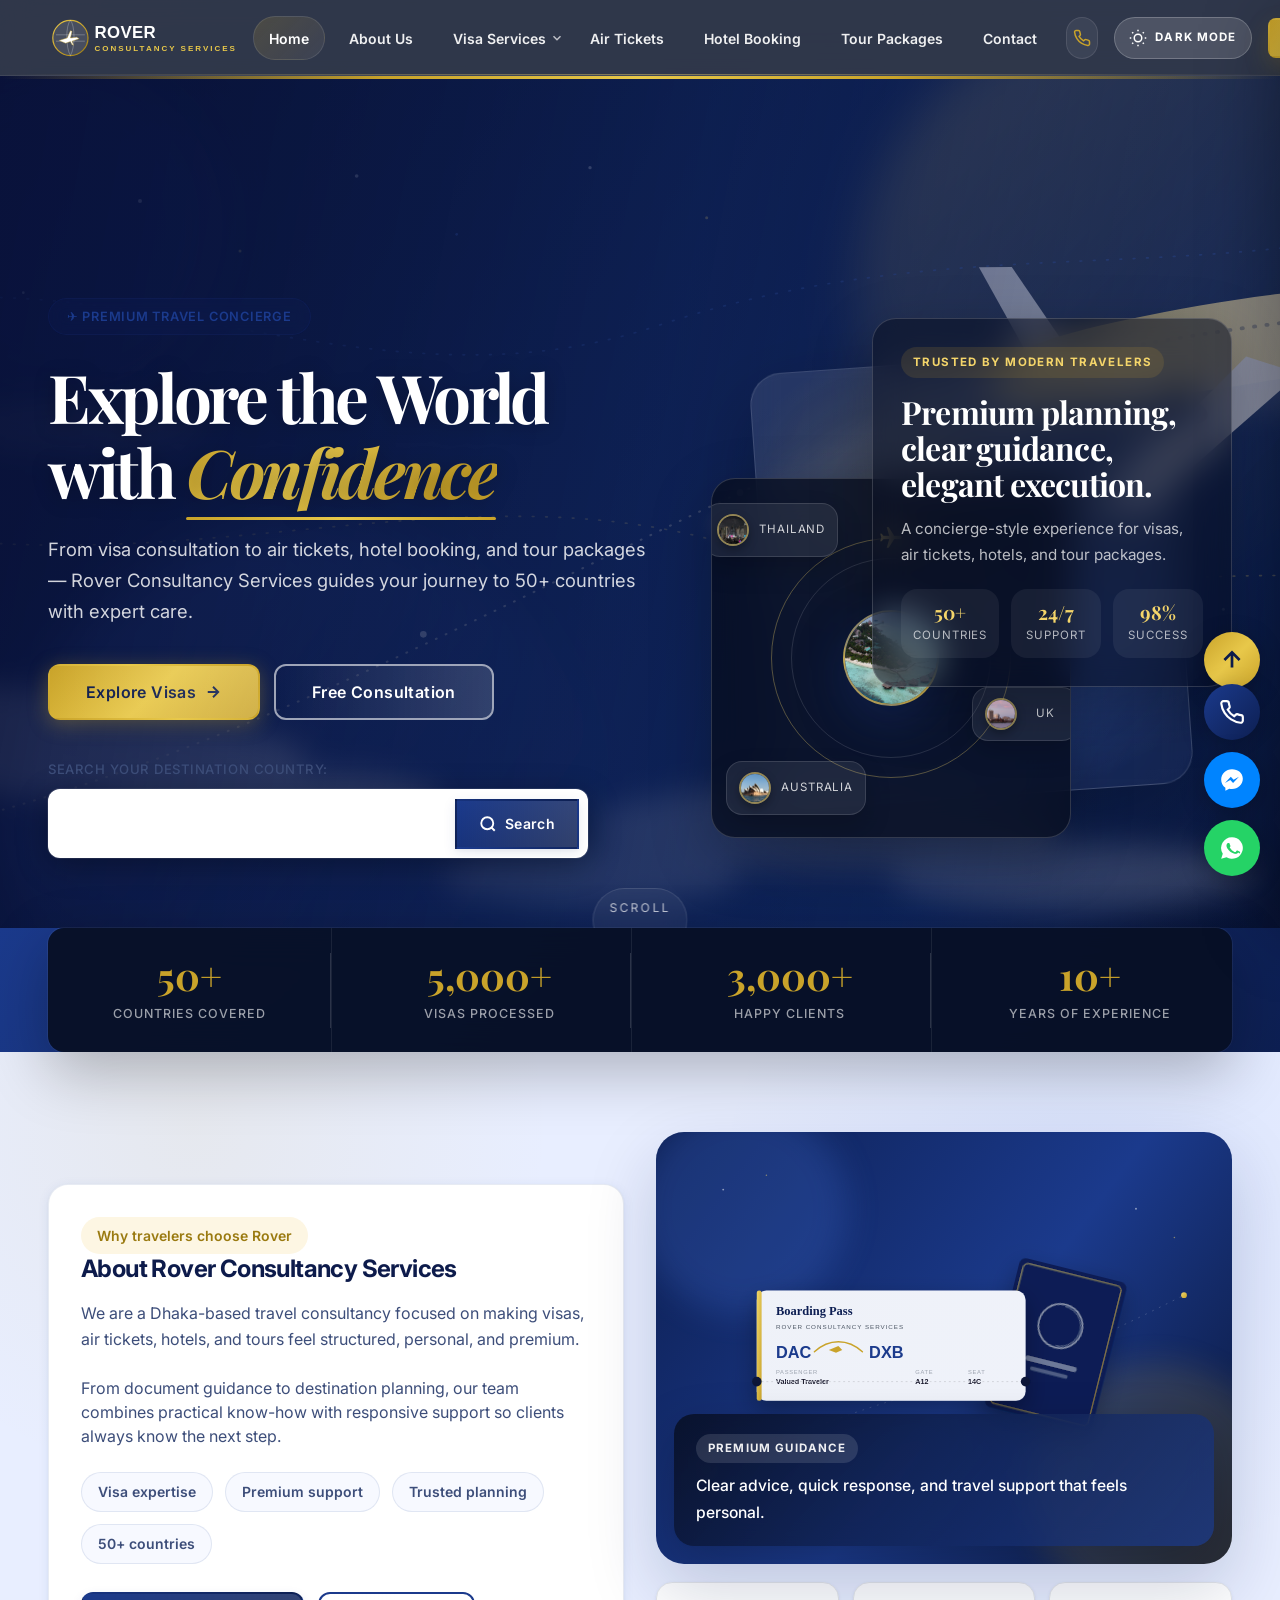
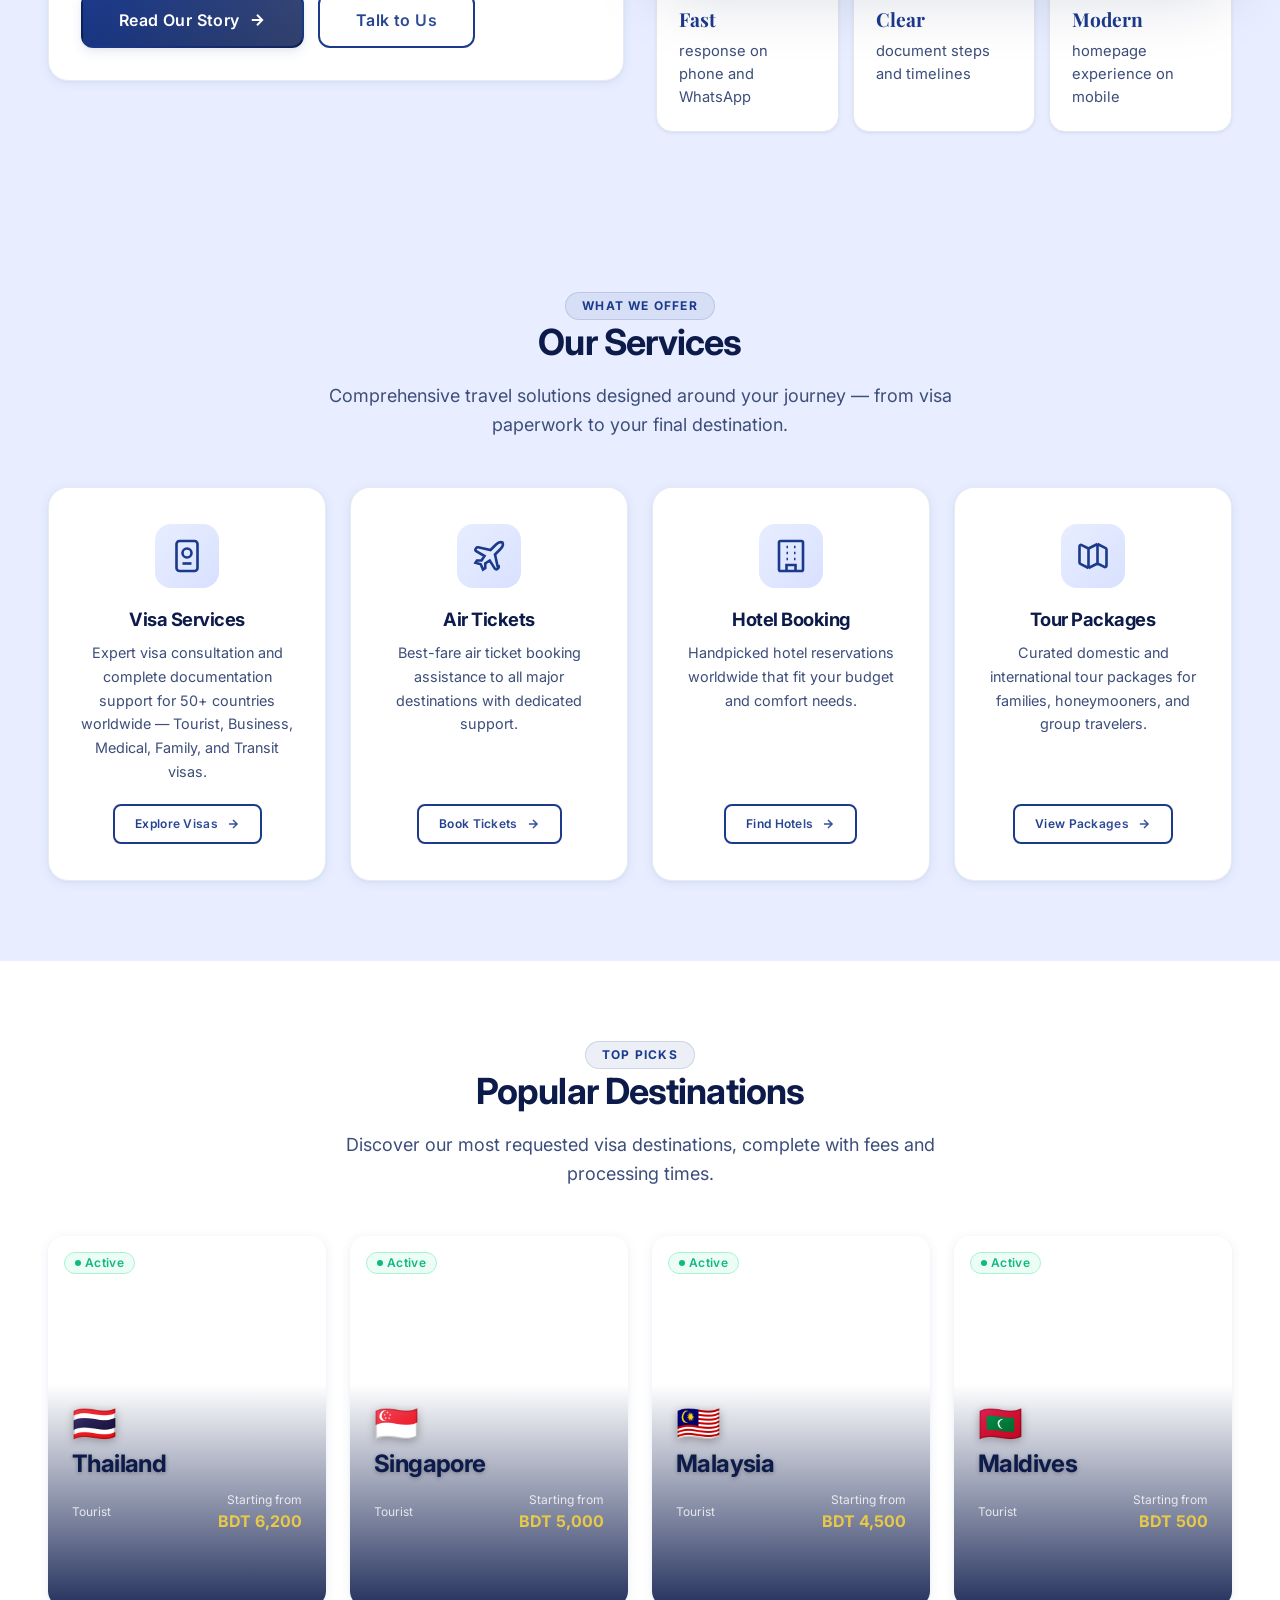
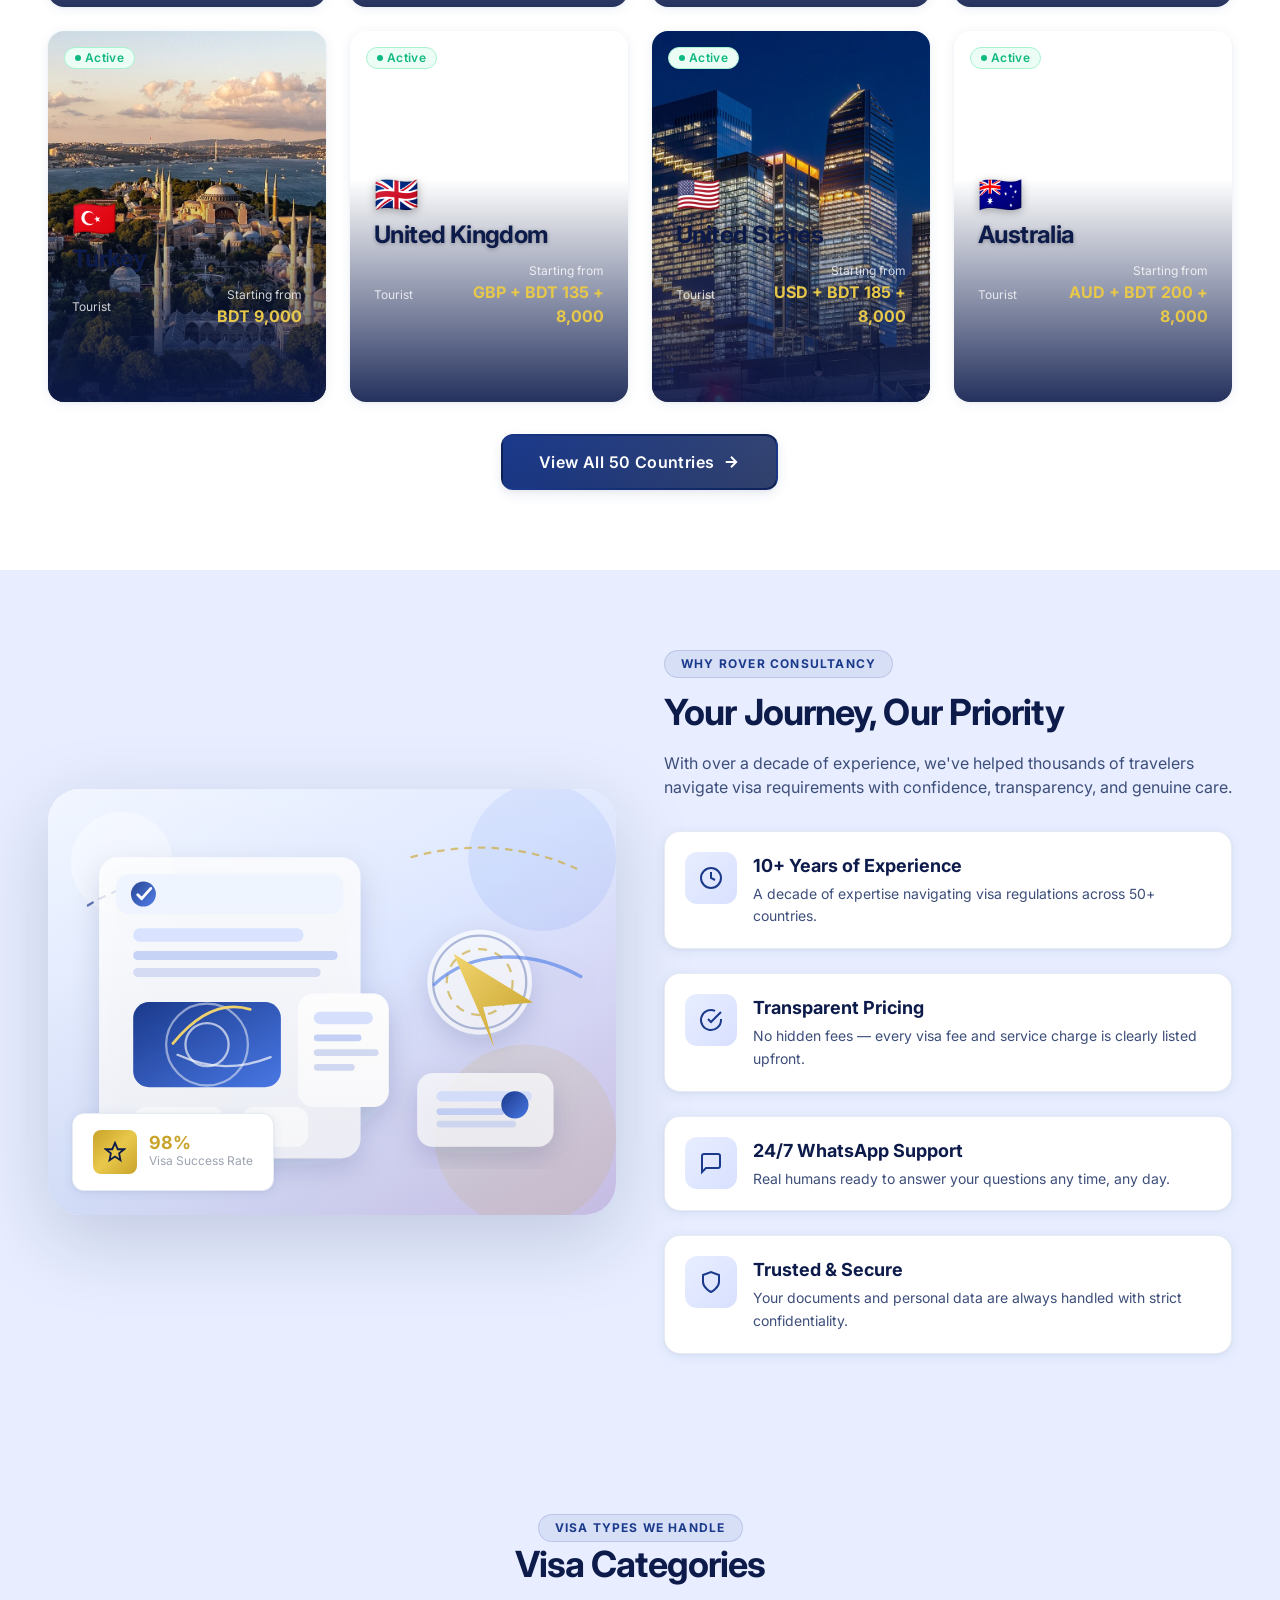
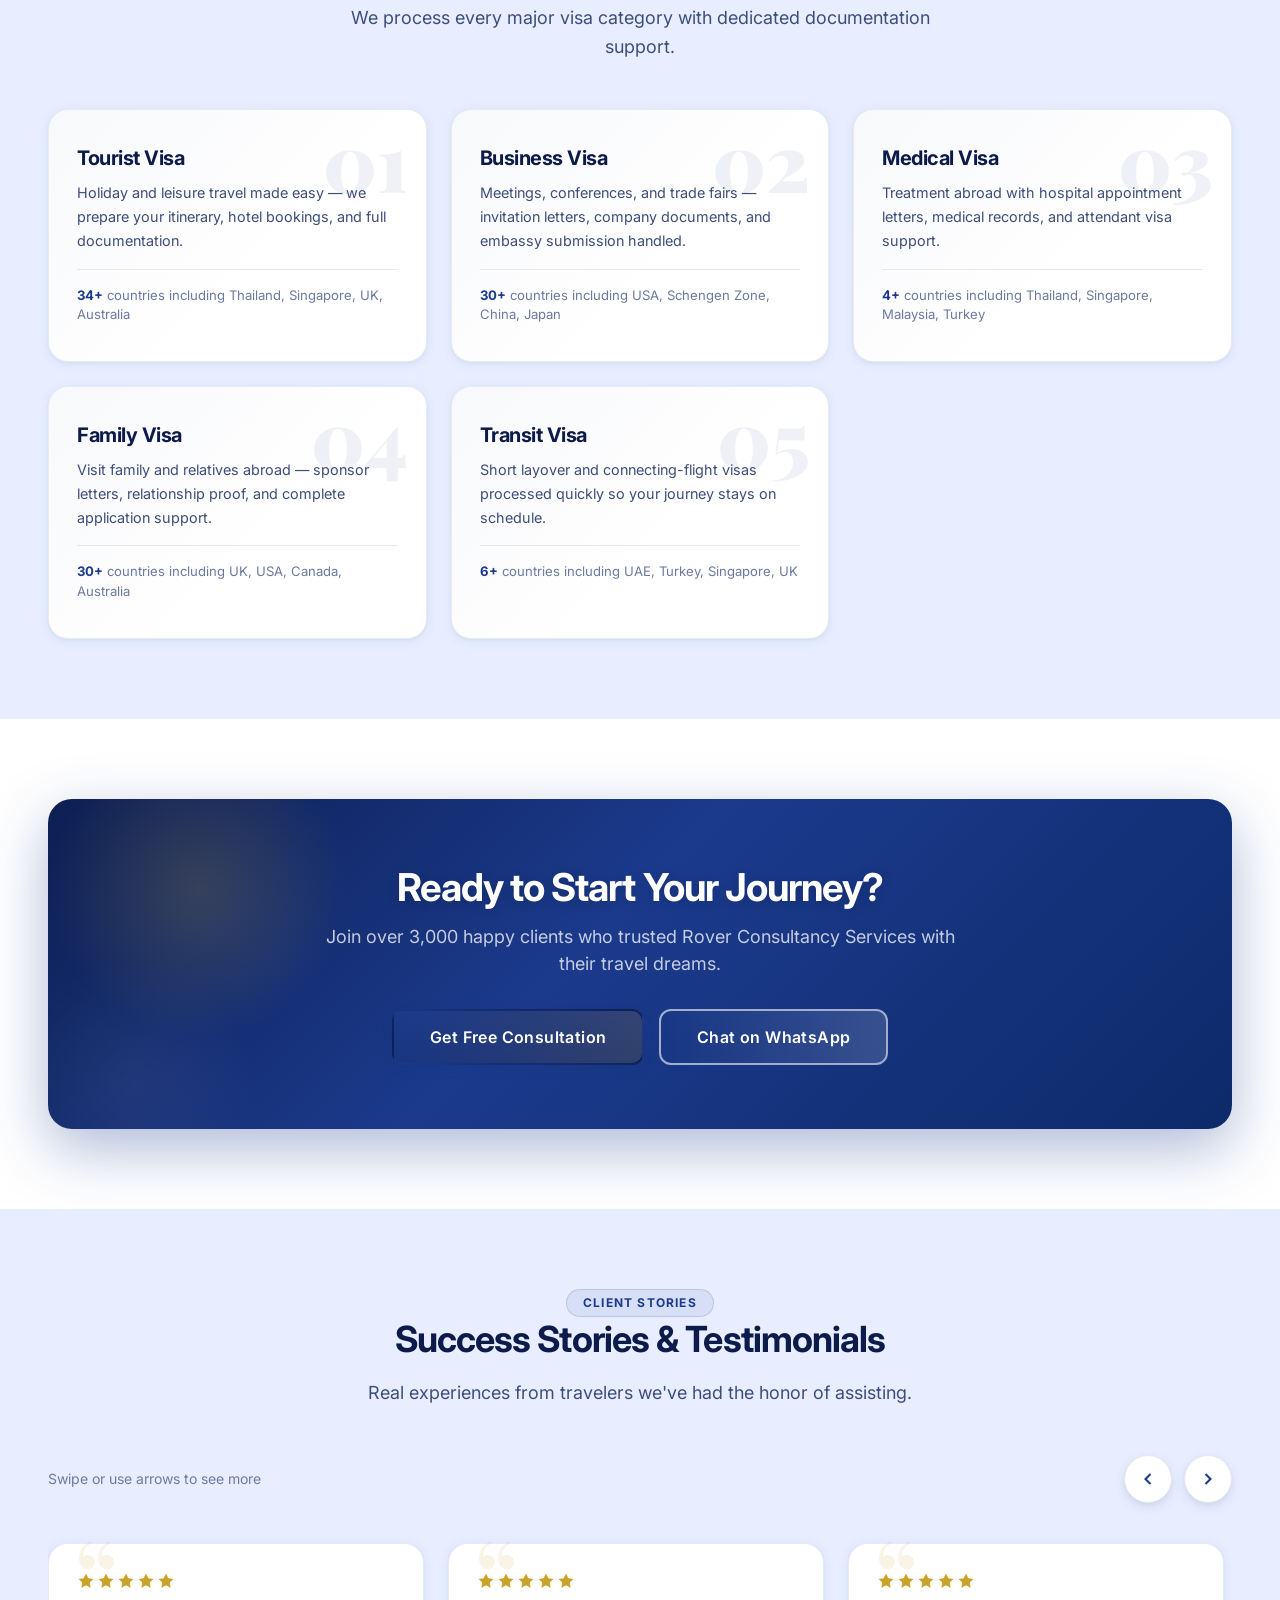
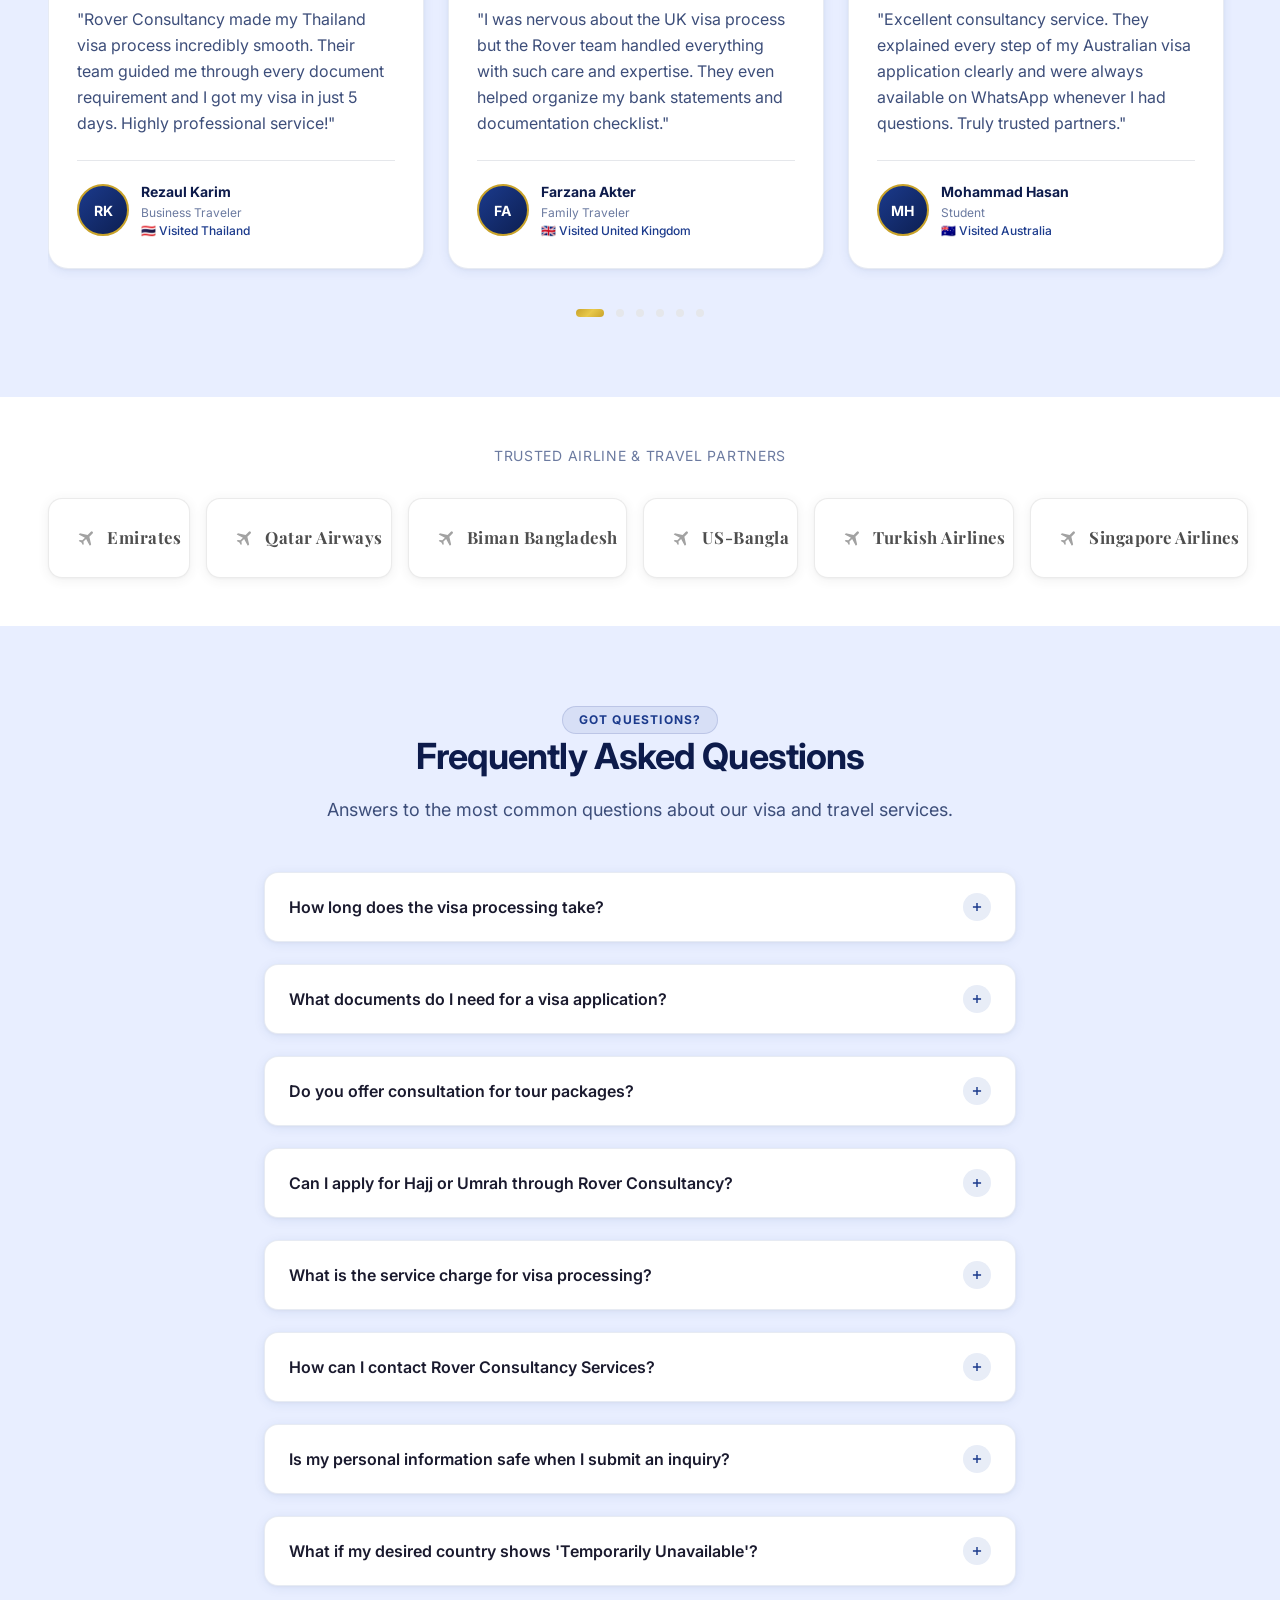
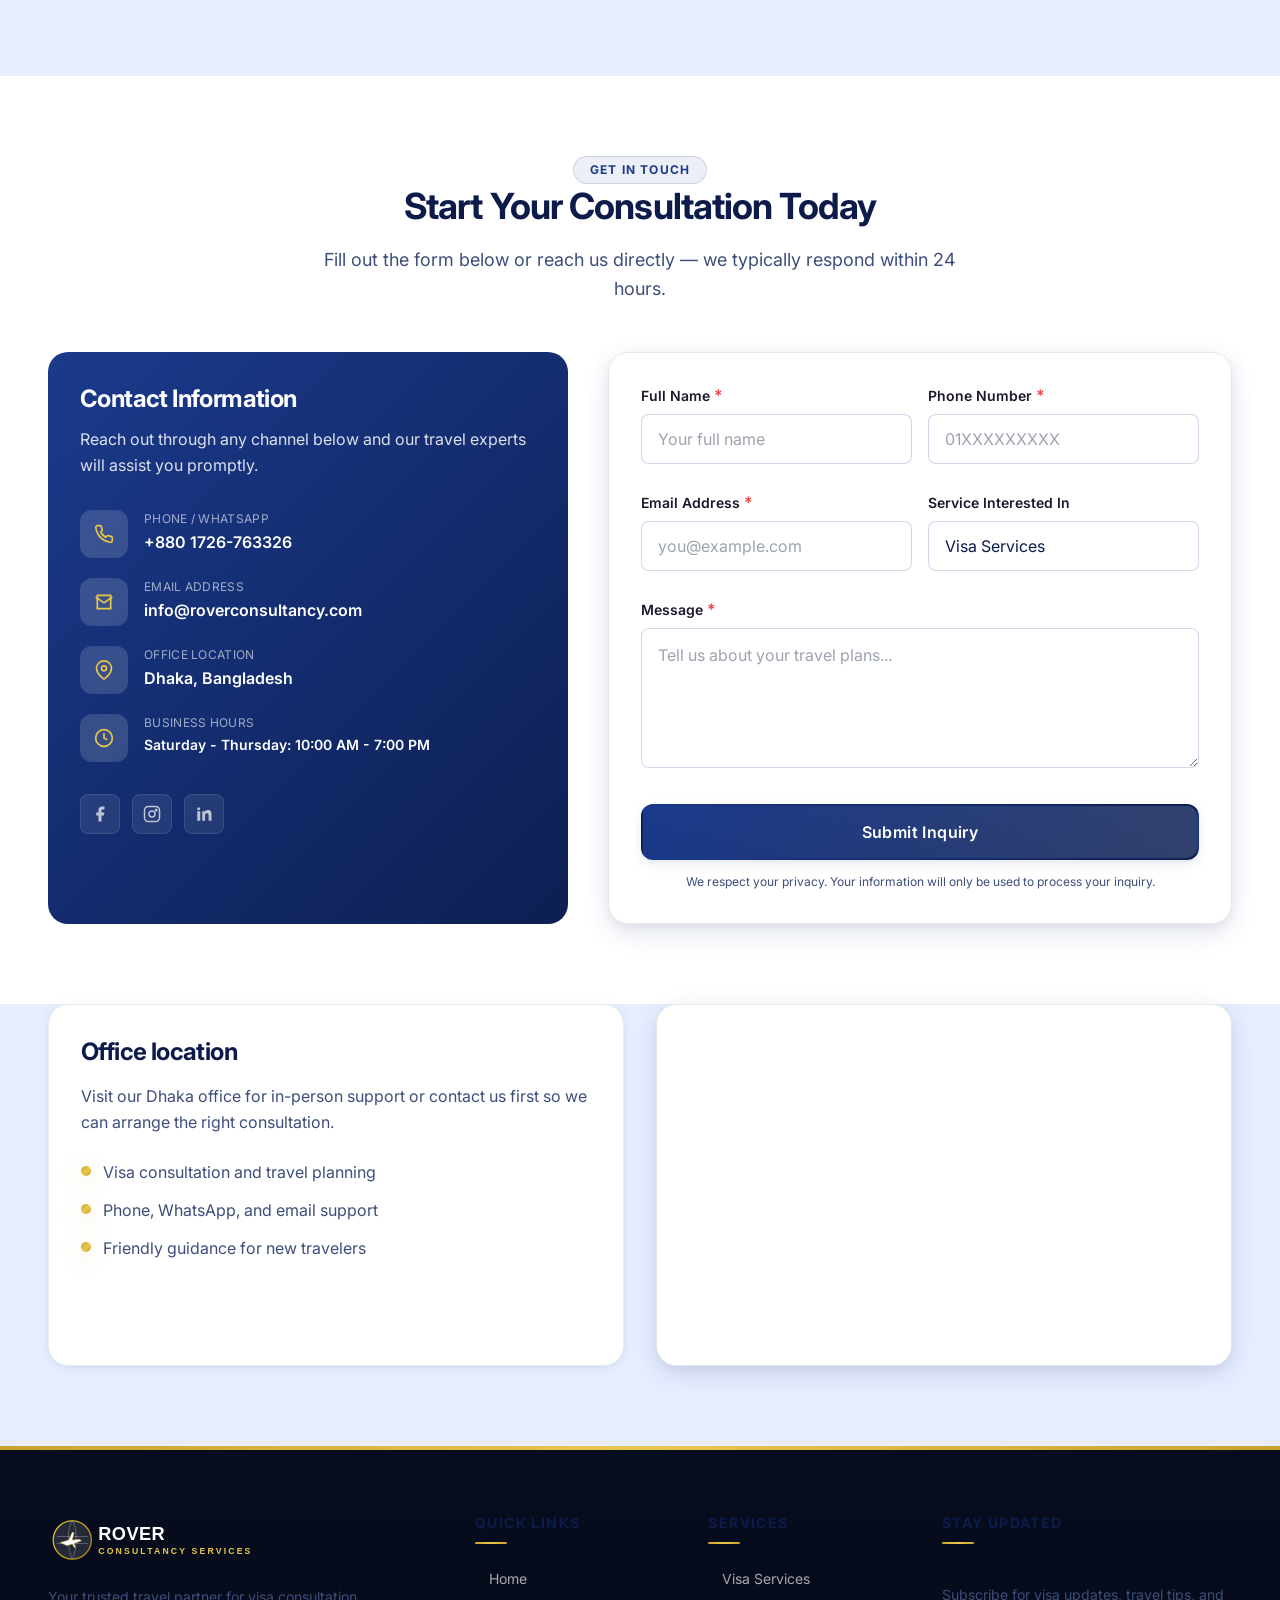
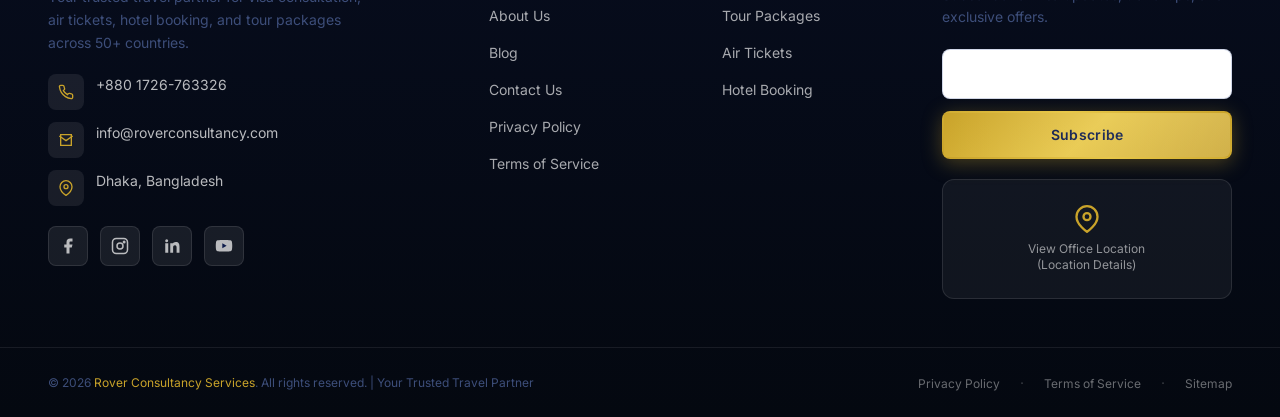
==== commit 8b70fc99: "Fix light-mode readability and declutter hero visual - Contact info panel is always navy, so pin its" ====
--- a/index.html
+++ b/index.html
@@ -376,20 +376,6 @@
                 <div class="hero-visual-pin hero-visual-pin--3"><img src="images/destinations/australia.jpg" alt="" width="32" height="32" loading="lazy"><small>Australia</small></div>
               </div>
 
-              <div class="hero-visual-card hero-visual-card--stack">
-                <div class="hero-visual-chip">
-                  <span>Visa support</span>
-                  <strong>Fast, precise, premium</strong>
-                </div>
-                <div class="hero-visual-chip">
-                  <span>Air &amp; Hotel</span>
-                  <strong>Tickets, stays, sorted</strong>
-                </div>
-                <div class="hero-visual-chip">
-                  <span>Tour planning</span>
-                  <strong>Tailored to your style</strong>
-                </div>
-              </div>
             </div>
           </div>
         </div>
--- a/css/premium.css
+++ b/css/premium.css
@@ -1395,3 +1395,217 @@
   gap: 8px;
   margin-top: 12px;
 }
+
+/* ─── SERVICE PAGES 2.0 — Tours / Hotels / Air Tickets ───────────────────── */
+
+/* Photo banners (local destination photos, no network dependency) */
+.page-banner--tours {
+  background:
+    linear-gradient(100deg, rgba(7,16,58,0.92) 0%, rgba(23,48,120,0.66) 55%, rgba(7,16,58,0.40) 100%),
+    url('../images/destinations/maldives.jpg') center 55% / cover no-repeat,
+    #07103A !important;
+}
+.page-banner--hotels {
+  background:
+    linear-gradient(100deg, rgba(7,16,58,0.92) 0%, rgba(23,48,120,0.66) 55%, rgba(7,16,58,0.40) 100%),
+    url('../images/destinations/uae.jpg') center 40% / cover no-repeat,
+    #07103A !important;
+}
+.page-banner--air {
+  background:
+    linear-gradient(100deg, rgba(7,16,58,0.92) 0%, rgba(23,48,120,0.66) 55%, rgba(7,16,58,0.40) 100%),
+    url('https://images.unsplash.com/photo-1436491865332-7a61a109cc05?auto=format&fit=crop&w=1600&q=75') center 45% / cover no-repeat,
+    #07103A !important;
+}
+
+/* Banner subtitle must stay readable on photo banners in BOTH themes */
+.page-banner .section-subtitle,
+.page-banner__lead {
+  max-width: 760px;
+  color: rgba(255,255,255,0.92) !important;
+  text-shadow: 0 1px 8px rgba(4,8,24,0.55);
+}
+.page-banner .section-note { color: #F4D56A !important; }
+
+/* Tour / stay photo cards */
+.tour-grid {
+  display: grid;
+  grid-template-columns: repeat(3, 1fr);
+  gap: 24px;
+}
+.tour-grid--4 { grid-template-columns: repeat(4, 1fr); }
+@media (max-width: 1024px) { .tour-grid, .tour-grid--4 { grid-template-columns: repeat(2, 1fr); } }
+@media (max-width: 600px)  { .tour-grid, .tour-grid--4 { grid-template-columns: 1fr; } }
+
+.tour-card {
+  display: flex;
+  flex-direction: column;
+  border-radius: 20px;
+  overflow: hidden;
+  background: var(--t-surface);
+  border: 1px solid var(--t-border);
+  box-shadow: var(--t-card-shadow);
+  transition: transform 0.35s cubic-bezier(0.22,1,0.36,1), box-shadow 0.35s, border-color 0.35s;
+}
+.tour-card:hover {
+  transform: translateY(-6px);
+  box-shadow: var(--t-card-shadow-hover);
+  border-color: rgba(201,163,42,0.35);
+}
+.tour-card__media {
+  position: relative;
+  height: 190px;
+  overflow: hidden;
+}
+.tour-card__media img {
+  width: 100%;
+  height: 100%;
+  object-fit: cover;
+  display: block;
+  transition: transform 0.6s cubic-bezier(0.22,1,0.36,1);
+}
+.tour-card:hover .tour-card__media img { transform: scale(1.07); }
+.tour-card__badge { position: absolute; top: 14px; left: 14px; }
+.tour-card__body {
+  display: flex;
+  flex-direction: column;
+  gap: 10px;
+  padding: 22px;
+  flex: 1;
+}
+.tour-card__title { color: var(--t-text); font-size: 1.22rem; margin: 0; }
+.tour-card__desc  { color: var(--t-text-secondary); font-size: 0.92rem; line-height: 1.65; margin: 0; }
+.tour-card__meta  { color: var(--t-text-muted); font-size: 0.8rem; letter-spacing: 0.02em; }
+.tour-card__cta   { margin-top: auto; align-self: flex-start; }
+
+/* Route cards (air tickets + hotel styles) */
+.route-grid { display: grid; gap: 16px; }
+.route-grid--wide { grid-template-columns: repeat(3, 1fr); gap: 20px; }
+@media (max-width: 900px) { .route-grid--wide { grid-template-columns: repeat(2, 1fr); } }
+@media (max-width: 600px) { .route-grid--wide { grid-template-columns: 1fr; } }
+
+.route-card {
+  background: var(--t-surface) !important;
+  border: 1px solid var(--t-border) !important;
+  border-radius: 16px !important;
+  padding: 20px !important;
+  transition: transform 0.3s cubic-bezier(0.22,1,0.36,1), box-shadow 0.3s, border-color 0.3s;
+}
+.route-card:hover {
+  transform: translateY(-4px);
+  box-shadow: var(--t-card-shadow-hover);
+  border-color: rgba(201,163,42,0.35) !important;
+}
+.route-card__route {
+  display: flex;
+  align-items: center;
+  gap: 8px;
+  flex-wrap: wrap;
+  font-weight: 700;
+  font-size: 1.02rem;
+  color: var(--t-text) !important;
+  margin-bottom: 10px;
+}
+.route-card__plane { color: var(--t-gold); flex-shrink: 0; }
+.route-card__badge { margin-bottom: 10px; display: inline-flex; }
+.route-card p { margin: 0; font-size: 0.9rem; line-height: 1.6; }
+
+/* How-it-works step strip */
+.step-strip {
+  display: grid;
+  grid-template-columns: repeat(3, 1fr);
+  gap: 24px;
+}
+@media (max-width: 900px) { .step-strip { grid-template-columns: 1fr; } }
+.step-card {
+  background: var(--t-surface);
+  border: 1px solid var(--t-border);
+  border-radius: 18px;
+  padding: 28px 26px;
+  box-shadow: var(--t-card-shadow);
+}
+.step-card__num {
+  display: inline-grid;
+  place-items: center;
+  width: 44px;
+  height: 44px;
+  border-radius: 12px;
+  background: linear-gradient(135deg, #1B3A8C, #C9A32A);
+  color: #fff;
+  font-weight: 800;
+  font-size: 1.15rem;
+  margin-bottom: 16px;
+}
+.step-card h3 { color: var(--t-text); font-size: 1.12rem; margin: 0 0 8px; }
+.step-card p  { color: var(--t-text-secondary); font-size: 0.92rem; line-height: 1.65; margin: 0; }
+
+/* Aside callout */
+.panel-callout {
+  margin-top: 18px;
+  padding: 14px 16px;
+  border-radius: 12px;
+  background: rgba(201,163,42,0.10);
+  border: 1px solid rgba(201,163,42,0.28);
+  color: var(--t-text-secondary);
+  font-size: 0.9rem;
+  line-height: 1.6;
+}
+.panel-callout strong { color: var(--t-gold); }
+
+/* Theme text safety — make sure copy reads in BOTH modes */
+.content-panel .panel-heading { color: var(--t-text) !important; }
+.content-panel .feature-list li,
+.content-panel p.text-secondary,
+.route-card .text-secondary { color: var(--t-text-secondary) !important; }
+.pill {
+  background: var(--t-surface-subtle) !important;
+  color: var(--t-text-secondary) !important;
+  border: 1px solid var(--t-border) !important;
+}
+
+/* ─── LIGHT-MODE READABILITY FIXES ───────────────────────────────────────── */
+
+/* Contact info panel is always navy — its text must stay white in BOTH
+   themes (theme.css h1-h6/p overrides paint it navy-on-navy in light). */
+.contact-info-card__title,
+.contact-info-card h2,
+.contact-info-card h3 { color: #FFFFFF !important; }
+.contact-info-card__desc,
+.contact-info-card p { color: rgba(255,255,255,0.85) !important; }
+.contact-info-card .contact-info-item span,
+.contact-info-card .contact-info-item strong { color: #FFFFFF !important; }
+.contact-info-card .contact-info-item small { color: rgba(255,255,255,0.65) !important; }
+
+/* Banner eyebrow pill: dark glass pill with gold text on photo banners
+   (was gold-on-gold and stretched full width). */
+.page-banner .section-note {
+  width: fit-content;
+  align-self: flex-start;
+  background: rgba(7,13,31,0.50) !important;
+  border: 1px solid rgba(244,213,106,0.40);
+  color: #F4D56A !important;
+  backdrop-filter: blur(6px);
+}
+
+/* ─── HERO VISUAL CLEANUP — two cards, no messy overlap ──────────────────── */
+.hero-visual-card--main {
+  top: 0;
+  right: 0;
+}
+.hero-visual-card--orbit {
+  position: absolute;
+  bottom: 0;
+  left: 0;
+  width: min(360px, 88%);
+  background: rgba(7,13,31,0.78);
+  backdrop-filter: blur(22px);
+}
+@media (max-width: 1200px) {
+  .hero-visual-card--orbit { width: min(320px, 88%); }
+}
+
+/* Keep the text card above the decorative orbit where they overlap */
+.hero-visual-card--main  { z-index: 2; }
+.hero-visual-card--orbit { z-index: 1; }
+/* UK pin sat in the overlap corner — move it to the orbit's lower right */
+.hero-visual-pin--2 { right: -8px; top: auto; bottom: 96px; }
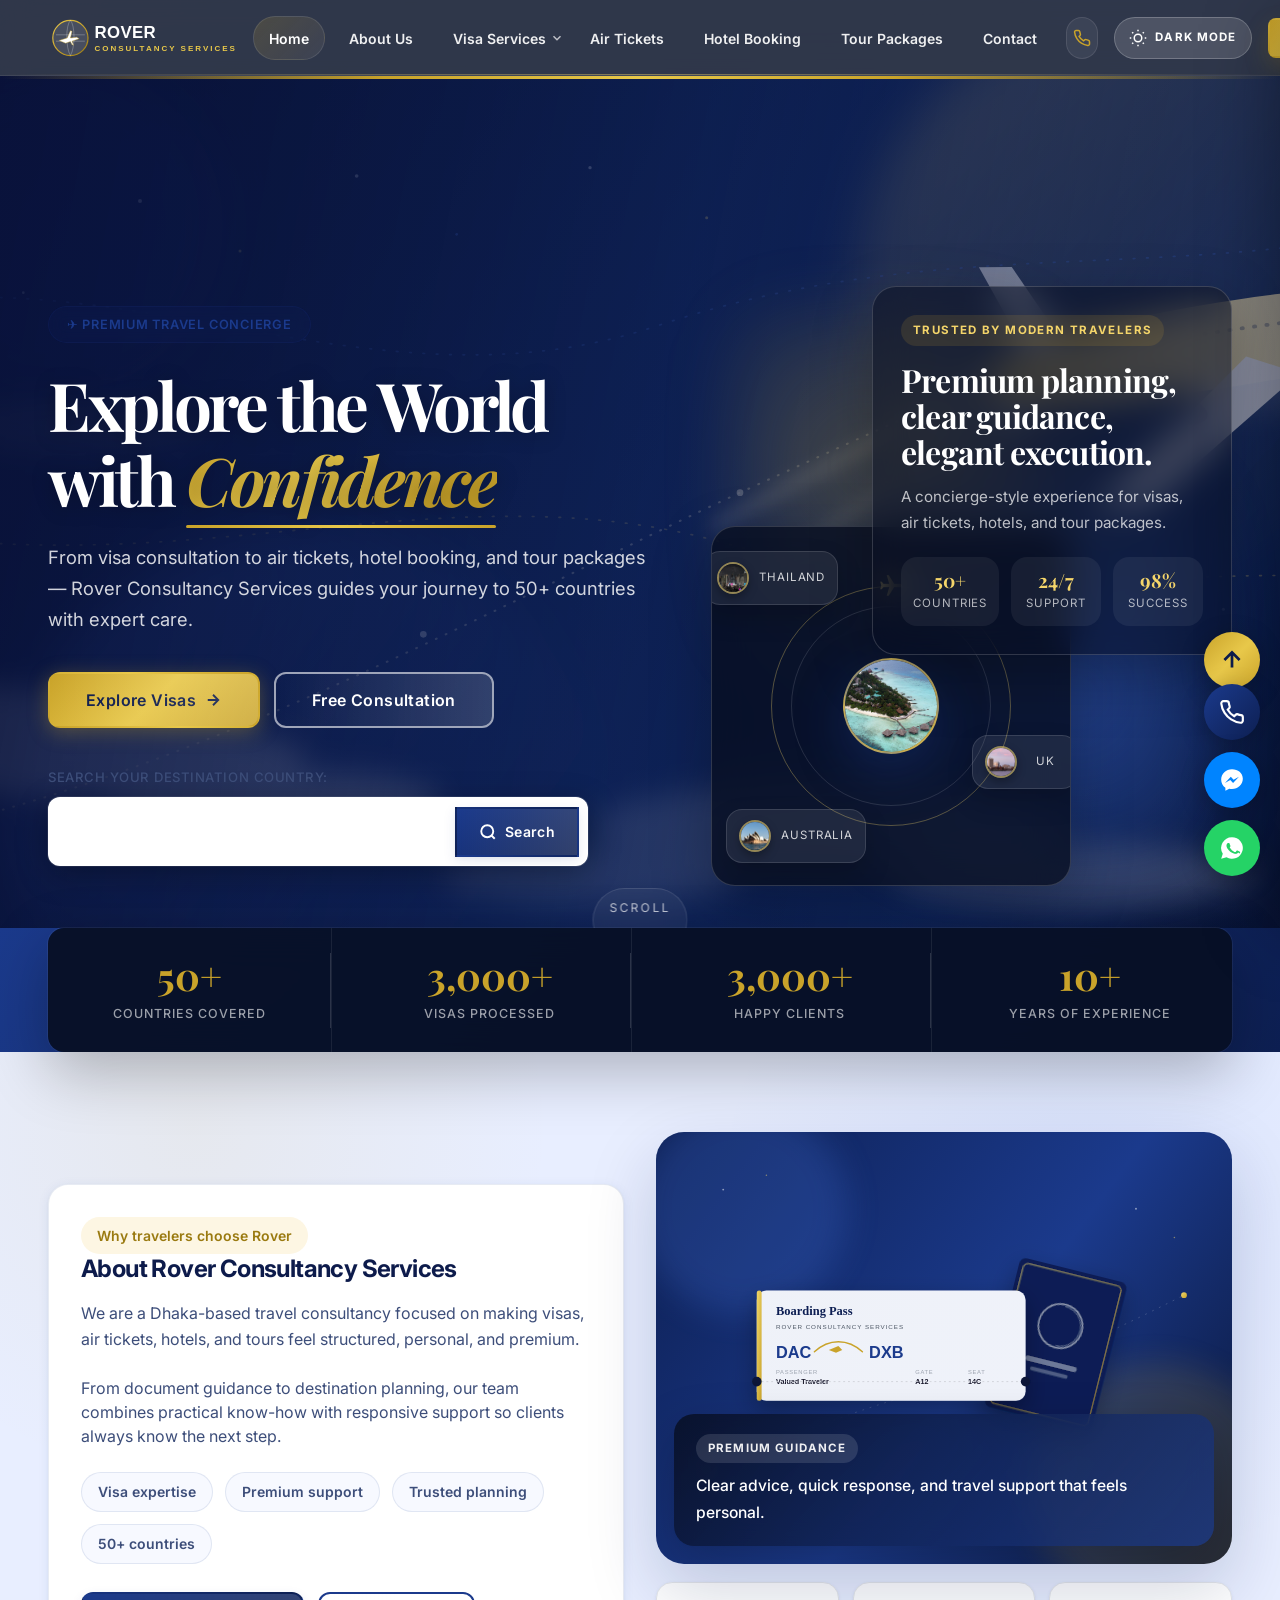
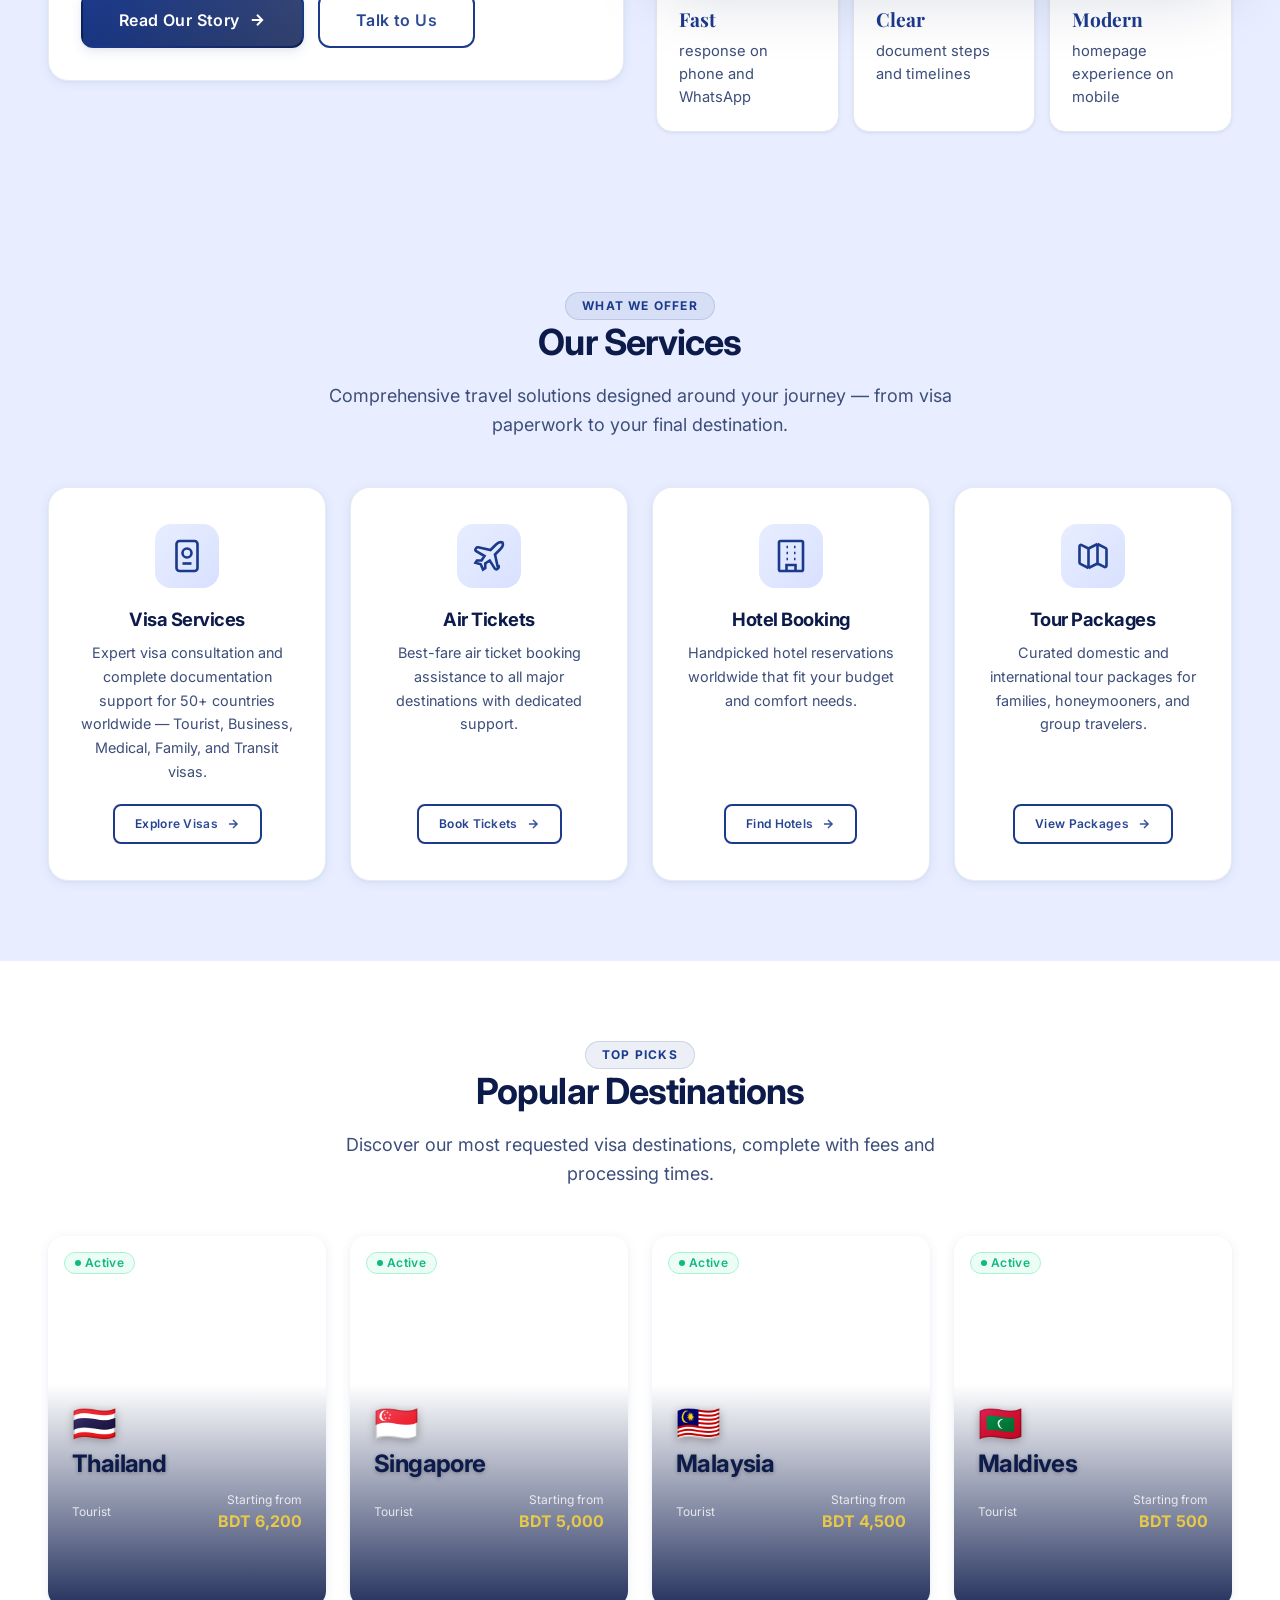
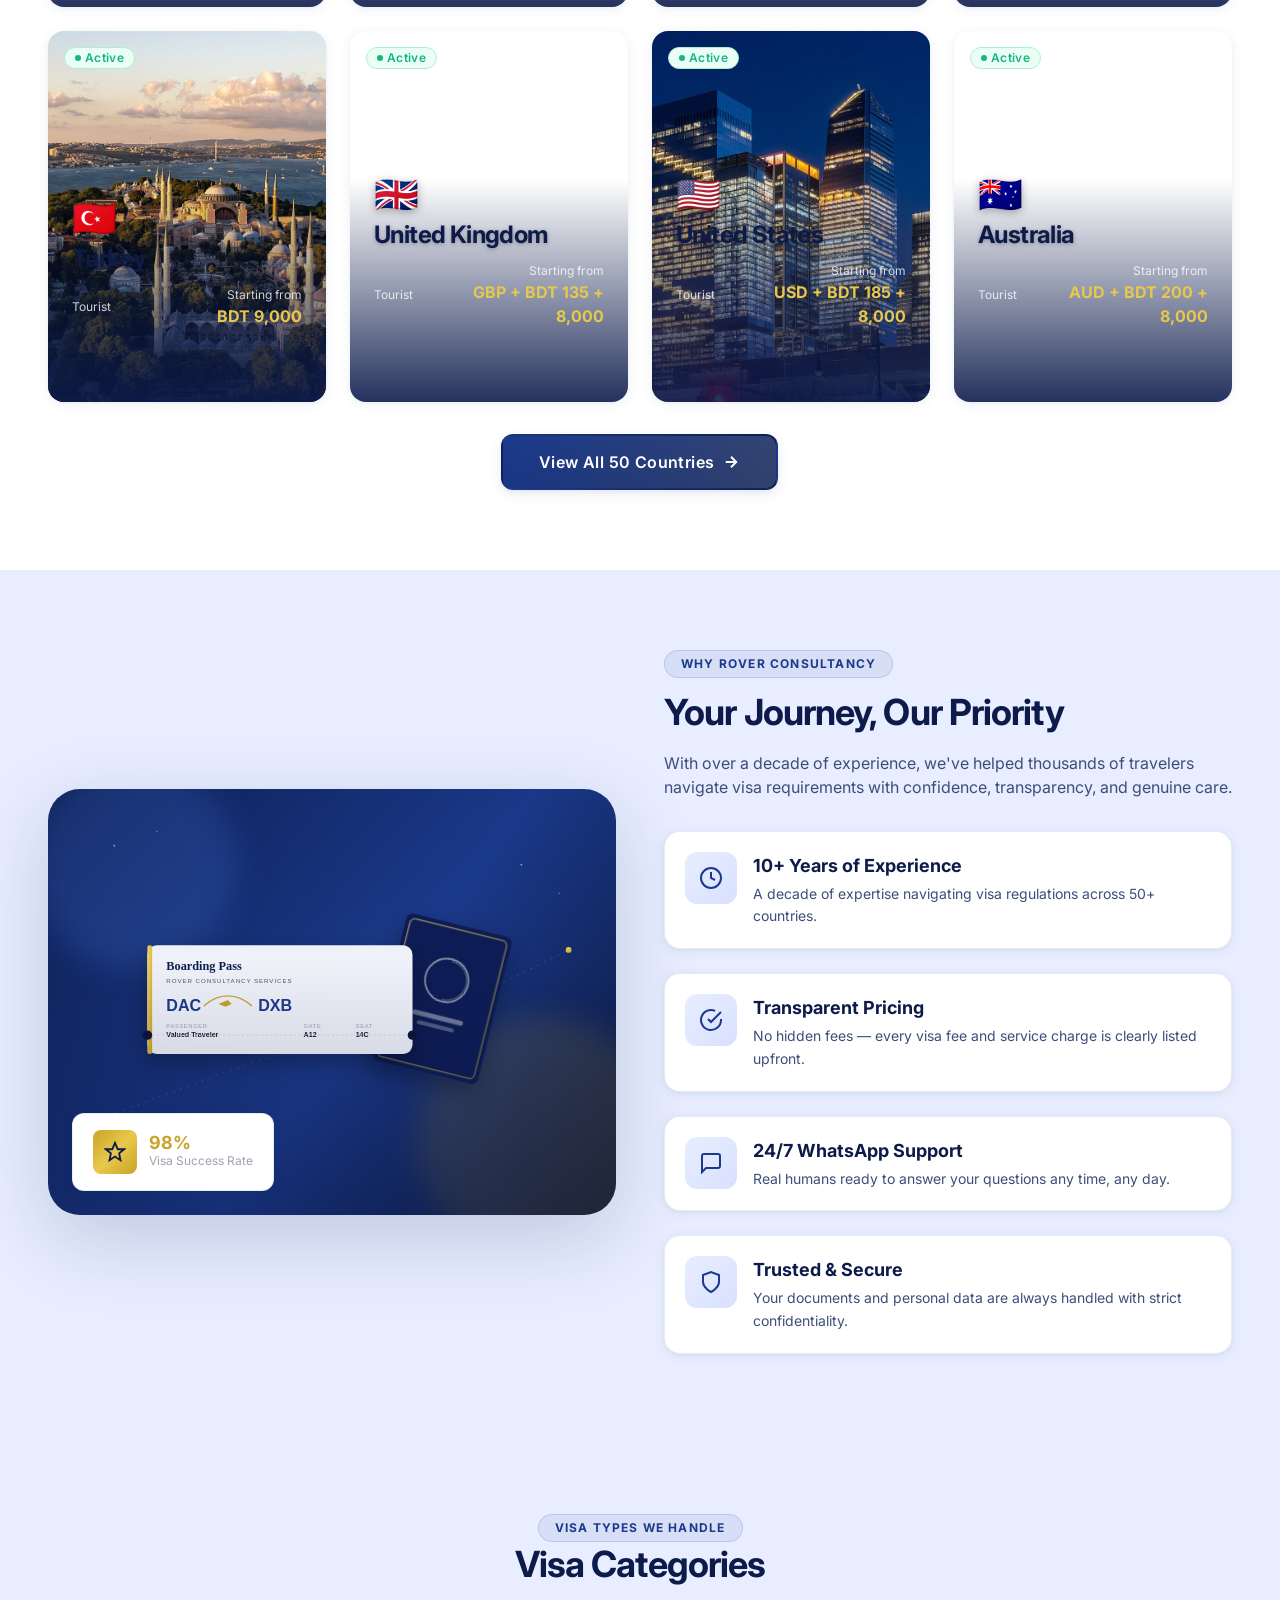
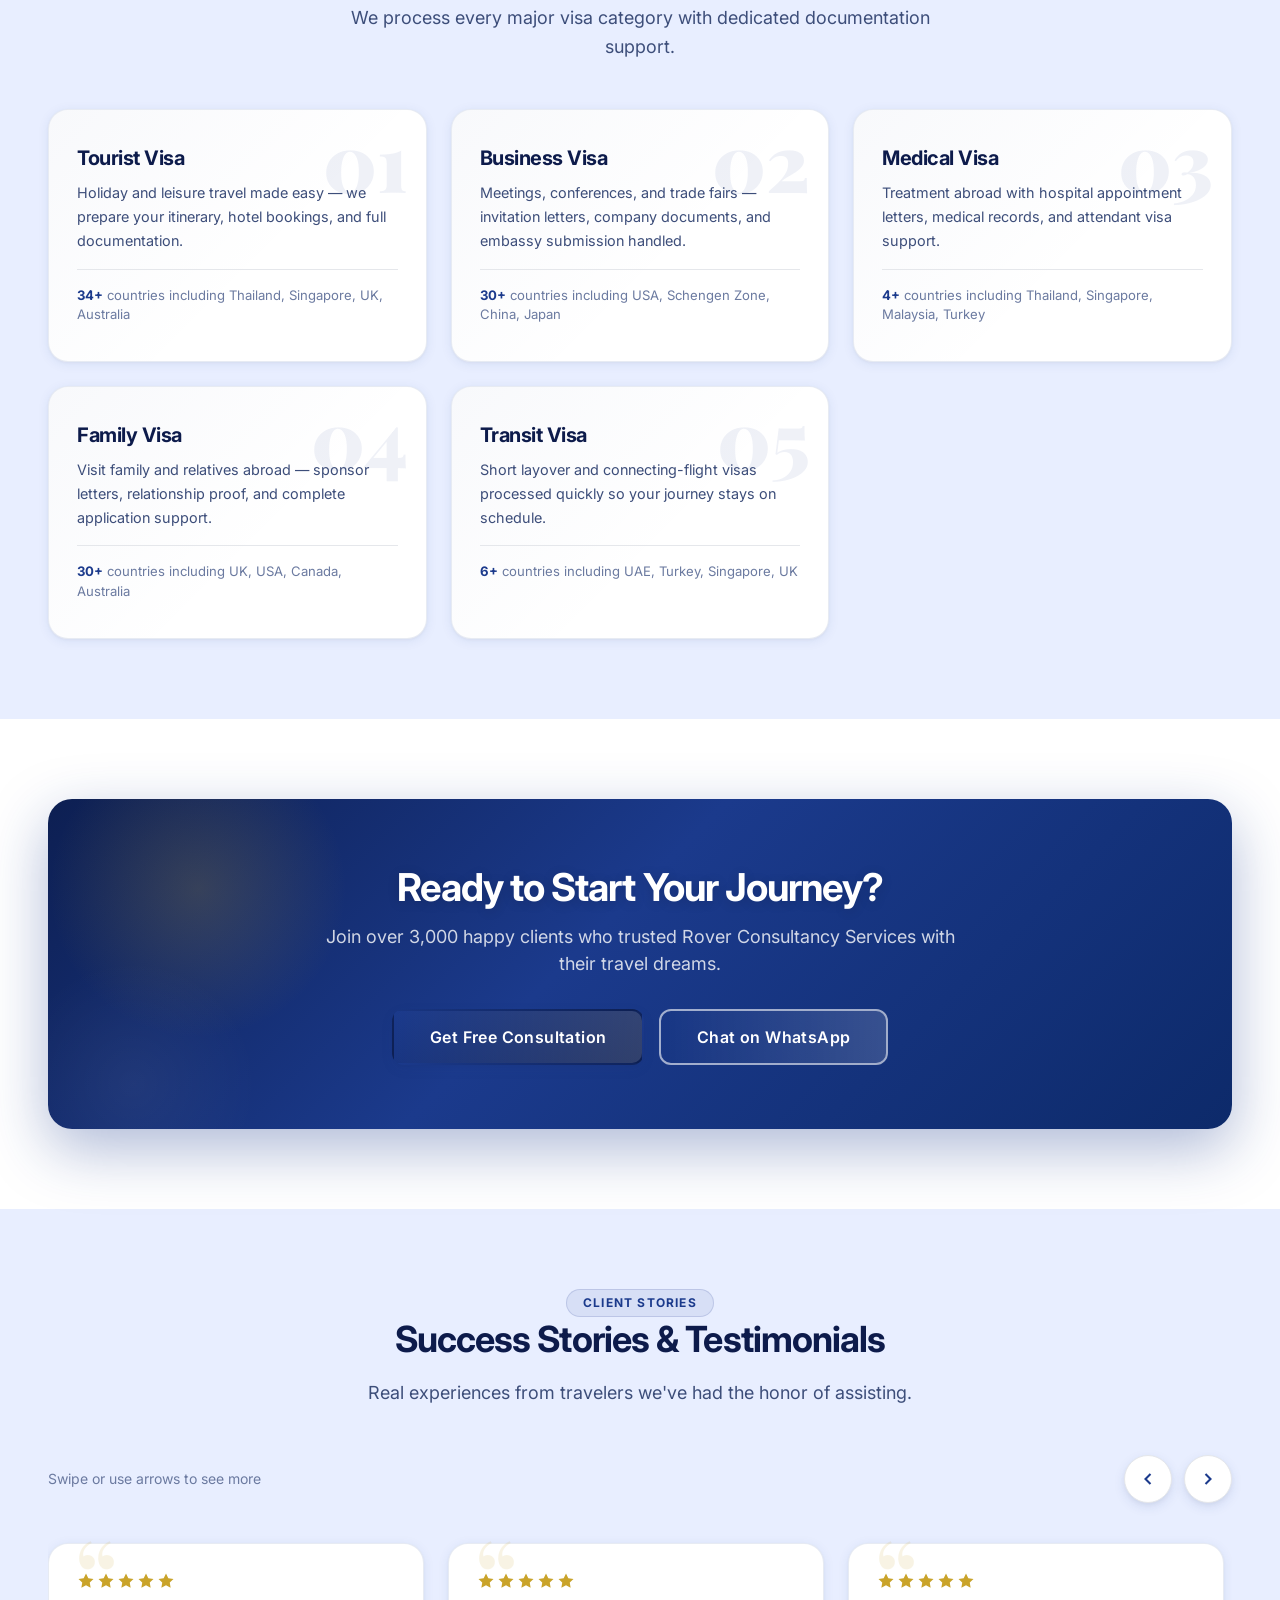
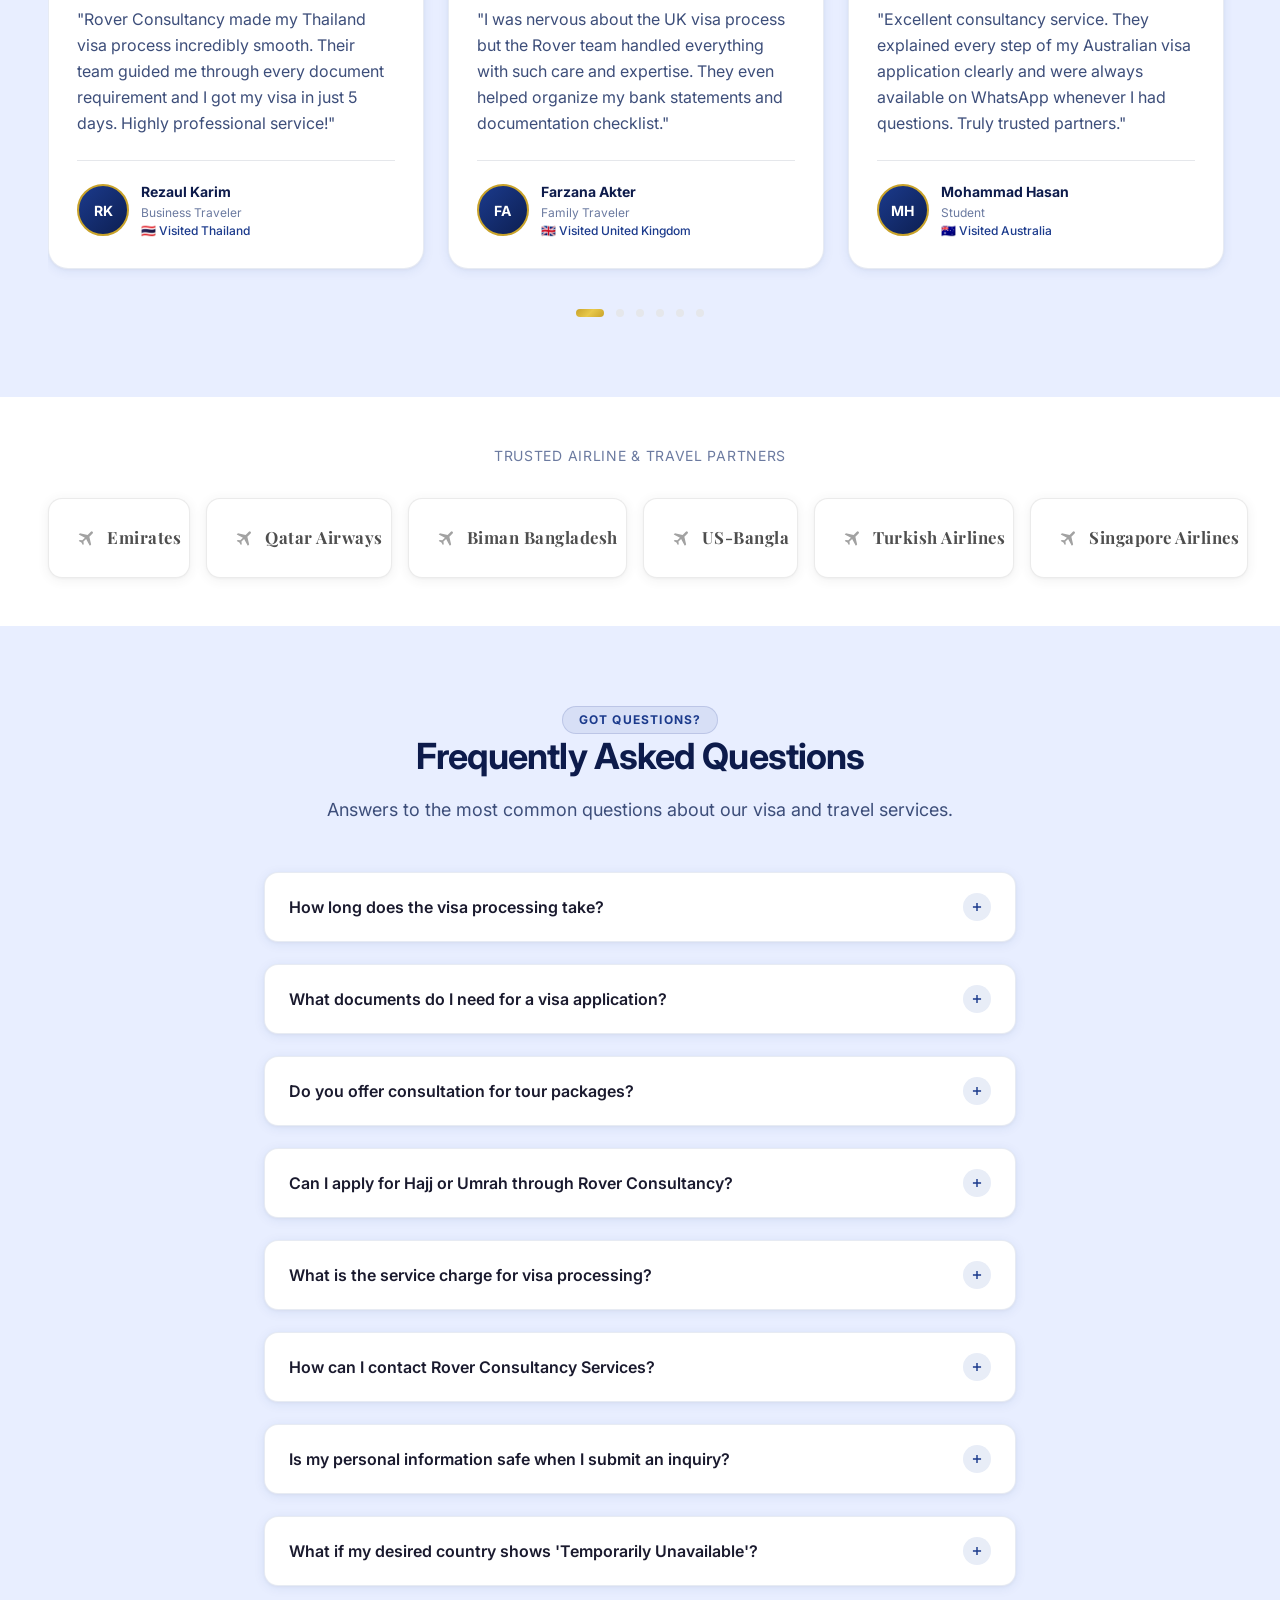
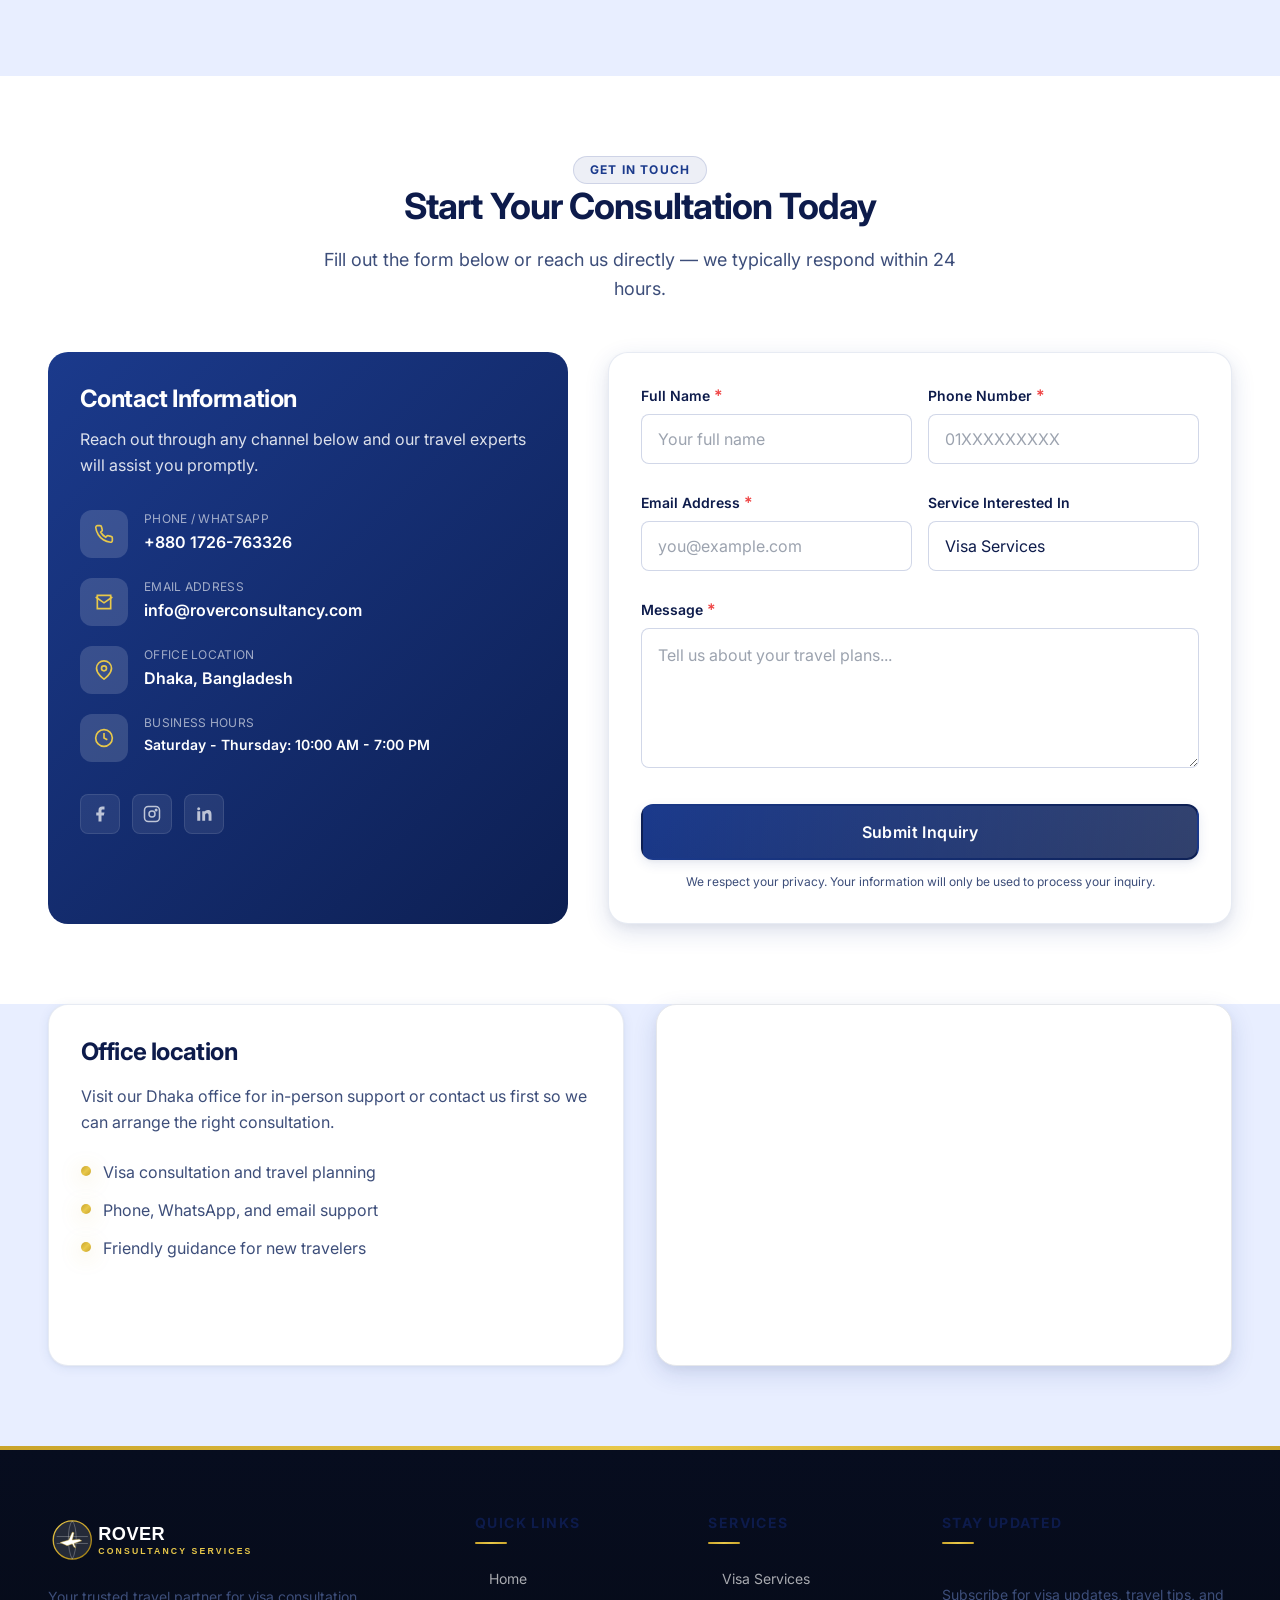
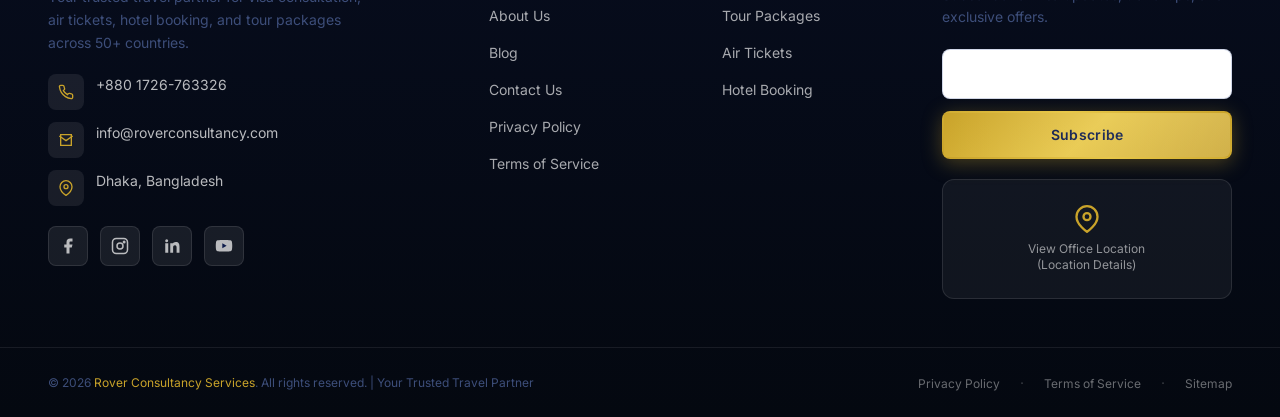
==== commit 4ad43b07: "Replace why-us wireframe illustration with airport traveler photo The abstract SVG art in "Your Jour" ====
--- a/index.html
+++ b/index.html
@@ -576,82 +576,11 @@
       <div class="container">
         <div class="why-us">
           <div class="why-us__image-wrap reveal-left">
-            <div class="why-us__art" aria-hidden="true">
-              <svg class="why-us__art-svg" viewBox="0 0 1000 750" role="presentation">
-                <defs>
-                  <linearGradient id="whyArtBg" x1="0%" y1="0%" x2="100%" y2="100%">
-                    <stop offset="0%" stop-color="#EEF4FF"/>
-                    <stop offset="50%" stop-color="#DCE6FF"/>
-                    <stop offset="100%" stop-color="#CFC4EA"/>
-                  </linearGradient>
-                  <linearGradient id="whyArtBlue" x1="0%" y1="0%" x2="100%" y2="100%">
-                    <stop offset="0%" stop-color="#1B3A8C"/>
-                    <stop offset="100%" stop-color="#4A7AE8"/>
-                  </linearGradient>
-                  <linearGradient id="whyArtGold" x1="0%" y1="0%" x2="100%" y2="100%">
-                    <stop offset="0%" stop-color="#F2D56E"/>
-                    <stop offset="100%" stop-color="#C9A32A"/>
-                  </linearGradient>
-                  <filter id="whyArtShadow" x="-30%" y="-30%" width="160%" height="160%">
-                    <feDropShadow dx="0" dy="18" stdDeviation="24" flood-color="#0D1B4B" flood-opacity="0.18"/>
-                  </filter>
-                </defs>
-
-                <rect x="0" y="0" width="1000" height="750" rx="42" fill="url(#whyArtBg)"/>
-                <circle cx="130" cy="130" r="90" fill="#FFFFFF" opacity="0.35"/>
-                <circle cx="870" cy="120" r="130" fill="#4A7AE8" opacity="0.12"/>
-                <circle cx="840" cy="610" r="160" fill="#C9A32A" opacity="0.12"/>
-
-                <g opacity="0.7">
-                  <path d="M70 205C160 150 250 150 350 195" fill="none" stroke="#1B3A8C" stroke-width="4" stroke-linecap="round" stroke-dasharray="10 14"/>
-                  <path d="M640 120C730 95 830 95 930 140" fill="none" stroke="#C9A32A" stroke-width="4" stroke-linecap="round" stroke-dasharray="10 14"/>
-                  <path d="M120 640C220 575 330 565 425 600" fill="none" stroke="#4A7AE8" stroke-width="4" stroke-linecap="round" stroke-dasharray="10 14"/>
-                </g>
-
-                <g filter="url(#whyArtShadow)">
-                  <rect x="90" y="120" width="460" height="530" rx="34" fill="rgba(255,255,255,0.78)"/>
-                  <rect x="120" y="150" width="400" height="70" rx="22" fill="#EEF4FF"/>
-                  <circle cx="168" cy="185" r="22" fill="url(#whyArtBlue)"/>
-                  <path d="M158 186l7 7 16-18" fill="none" stroke="#fff" stroke-width="5" stroke-linecap="round" stroke-linejoin="round"/>
-                  <rect x="150" y="245" width="300" height="24" rx="12" fill="#D9E3FF"/>
-                  <rect x="150" y="285" width="360" height="16" rx="8" fill="#C7D4F8"/>
-                  <rect x="150" y="315" width="330" height="16" rx="8" fill="#D5DCF4"/>
-                  <rect x="150" y="375" width="260" height="150" rx="28" fill="url(#whyArtBlue)"/>
-                  <circle cx="280" cy="450" r="72" fill="none" stroke="#ffffff" stroke-width="4" opacity="0.5"/>
-                  <circle cx="280" cy="450" r="38" fill="none" stroke="#ffffff" stroke-width="4" opacity="0.65"/>
-                  <path d="M220 448c44-54 90-74 136-60" fill="none" stroke="#F2D56E" stroke-width="5" stroke-linecap="round"/>
-                  <path d="M228 468c58 26 108 26 164 4" fill="none" stroke="#fff" stroke-width="4" stroke-linecap="round" opacity="0.7"/>
-
-                  <rect x="440" y="360" width="160" height="200" rx="28" fill="#FFFFFF"/>
-                  <rect x="468" y="392" width="104" height="22" rx="11" fill="#D9E3FF"/>
-                  <rect x="468" y="432" width="84" height="12" rx="6" fill="#C7D4F8"/>
-                  <rect x="468" y="458" width="114" height="12" rx="6" fill="#D5DCF4"/>
-                  <rect x="468" y="484" width="72" height="12" rx="6" fill="#D5DCF4"/>
-
-                  <rect x="150" y="560" width="160" height="70" rx="22" fill="#fff"/>
-                  <circle cx="188" cy="595" r="22" fill="url(#whyArtGold)"/>
-                  <path d="M180 595h16M188 587v16" stroke="#1B3A8C" stroke-width="4" stroke-linecap="round"/>
-                  <rect x="340" y="560" width="118" height="70" rx="22" fill="#fff"/>
-                </g>
-
-                <g filter="url(#whyArtShadow)">
-                  <g transform="translate(640 220)">
-                    <circle cx="120" cy="120" r="92" fill="#FFFFFF" opacity="0.7"/>
-                    <circle cx="120" cy="120" r="82" fill="none" stroke="#1B3A8C" stroke-width="4" opacity="0.32"/>
-                    <circle cx="120" cy="120" r="58" fill="none" stroke="#C9A32A" stroke-width="4" stroke-dasharray="16 14" opacity="0.6"/>
-                    <path d="M40 124c32-30 72-46 120-48 48-2 94 10 138 34" fill="none" stroke="#4A7AE8" stroke-width="6" stroke-linecap="round" opacity="0.6"/>
-                    <path d="M74 70l140 86-88 8 20 72z" fill="url(#whyArtGold)"/>
-                  </g>
-                </g>
-
-                <g filter="url(#whyArtShadow)">
-                  <rect x="650" y="500" width="240" height="130" rx="28" fill="rgba(255,255,255,0.78)"/>
-                  <rect x="684" y="532" width="168" height="18" rx="9" fill="#D9E3FF"/>
-                  <rect x="684" y="562" width="120" height="12" rx="6" fill="#C7D4F8"/>
-                  <rect x="684" y="584" width="140" height="12" rx="6" fill="#D5DCF4"/>
-                  <circle cx="822" cy="556" r="24" fill="url(#whyArtBlue)"/>
-                </g>
-              </svg>
+            <div class="why-us__art why-us__art--photo" aria-hidden="true">
+              <img src="https://images.unsplash.com/photo-1488646953014-85cb44e25828?auto=format&fit=crop&w=1000&q=75"
+                   alt="Traveler at the airport watching a plane take off"
+                   width="1000" height="750" loading="eager" decoding="async"
+                   onerror="this.onerror=null;this.src='images/why-choose-us.svg';">
             </div>
             <div class="why-us__badge">
               <div class="why-us__badge-icon">
--- a/css/premium.css
+++ b/css/premium.css
@@ -1609,3 +1609,94 @@
 .hero-visual-card--orbit { z-index: 1; }
 /* UK pin sat in the overlap corner — move it to the orbit's lower right */
 .hero-visual-pin--2 { right: -8px; top: auto; bottom: 96px; }
+
+/* ─── HERO VISUAL 3.0 — premium animation pass ───────────────────────────── */
+
+/* Replace the rotated gray glass plate with soft breathing glow blobs */
+.hero__visual::before {
+  inset: 4%;
+  background:
+    radial-gradient(circle at 28% 28%, rgba(201,163,42,0.30) 0%, transparent 45%),
+    radial-gradient(circle at 72% 70%, rgba(74,122,232,0.34) 0%, transparent 50%);
+  border: none;
+  border-radius: 48px;
+  box-shadow: none;
+  backdrop-filter: none;
+  transform: none;
+  filter: blur(34px);
+  animation: heroGlow 9s ease-in-out infinite alternate;
+}
+@keyframes heroGlow {
+  from { opacity: 0.65; transform: scale(0.96); }
+  to   { opacity: 1;    transform: scale(1.05); }
+}
+
+/* Gold sheen sweeping across the stats card every few seconds */
+.hero-visual-card--main::after {
+  content: '';
+  position: absolute;
+  inset: 0;
+  pointer-events: none;
+  background: linear-gradient(115deg, transparent 32%, rgba(255,255,255,0.10) 48%, rgba(244,213,106,0.12) 52%, transparent 68%);
+  transform: translateX(-120%);
+  animation: cardSheen 7s ease-in-out infinite;
+}
+@keyframes cardSheen {
+  0%, 55%   { transform: translateX(-120%); }
+  80%, 100% { transform: translateX(120%); }
+}
+
+/* Gold ring pulse on the stat values */
+.hero-visual-card__meta div {
+  transition: background 0.3s, transform 0.3s;
+}
+.hero-visual-card__meta div:hover {
+  background: rgba(244,213,106,0.12);
+  transform: translateY(-2px);
+}
+
+/* Tighter composition — less dead space above/below the cards */
+.hero { min-height: min(100svh, 920px); }
+.hero__content { padding: 116px 0 72px; }
+.hero__visual { min-height: 600px; }
+.hero-visual-card--main { animation-duration: 8s; }
+.hero-visual-card--orbit { animation-duration: 11s; }
+
+/* ─── GLOBAL THEME TEXT SAFETY — every page, both modes ──────────────────── */
+.text-secondary { color: var(--t-text-secondary) !important; }
+.form-label { color: var(--t-text) !important; }
+.section-header h2, .panel-heading { color: var(--t-text) !important; }
+.section-subtitle, .panel-subheading { color: var(--t-text-secondary) !important; }
+strong, b { color: inherit; }
+
+/* Banner/breadcrumb text always sits on navy photo banners → keep white */
+.page-banner .breadcrumbs a { color: rgba(255,255,255,0.75) !important; }
+.page-banner .breadcrumbs .current { color: #FFFFFF !important; }
+.page-banner .breadcrumbs .sep { color: rgba(255,255,255,0.45) !important; }
+.page-banner__title { color: #FFFFFF !important; }
+
+/* Dark-navy panels that never change theme keep white copy */
+.cta-banner__title { color: #FFFFFF !important; }
+.cta-banner__subtitle { color: rgba(255,255,255,0.80) !important; }
+
+/* Cards and panels inherit surface/text vars in both themes */
+.content-panel, .contact-form-card {
+  background: var(--t-surface) !important;
+  border-color: var(--t-border) !important;
+}
+.content-panel p, .content-panel li { color: var(--t-text-secondary); }
+.form-success-box__title { color: var(--t-text) !important; }
+
+/* Why-us: real photo variant */
+.why-us__art--photo img {
+  display: block;
+  width: 100%;
+  height: 100%;
+  aspect-ratio: 4 / 3;
+  object-fit: cover;
+  transition: transform 0.8s cubic-bezier(0.22,1,0.36,1);
+}
+.why-us__art--photo:hover img { transform: scale(1.05); }
+.why-us__art--photo::after {
+  background: linear-gradient(180deg, rgba(9,18,58,0.05) 0%, transparent 40%, rgba(9,18,58,0.28) 100%);
+}
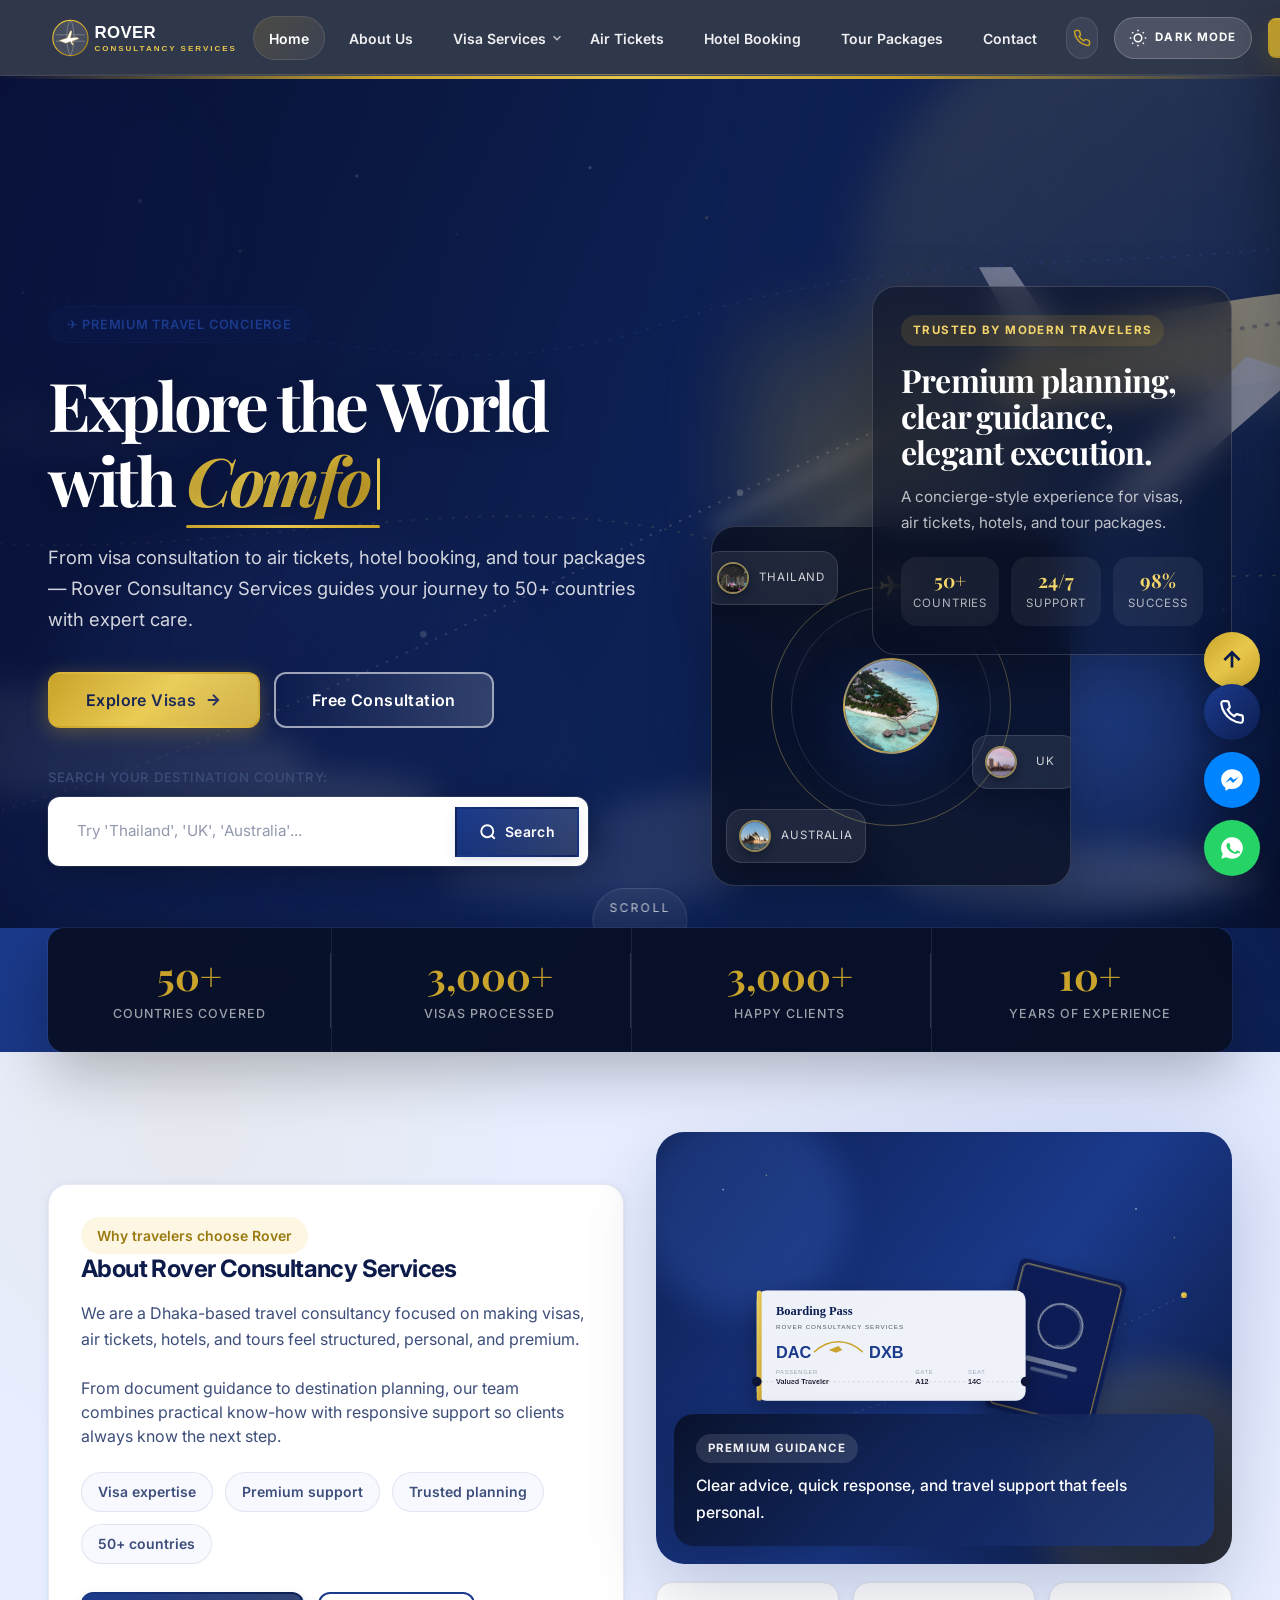
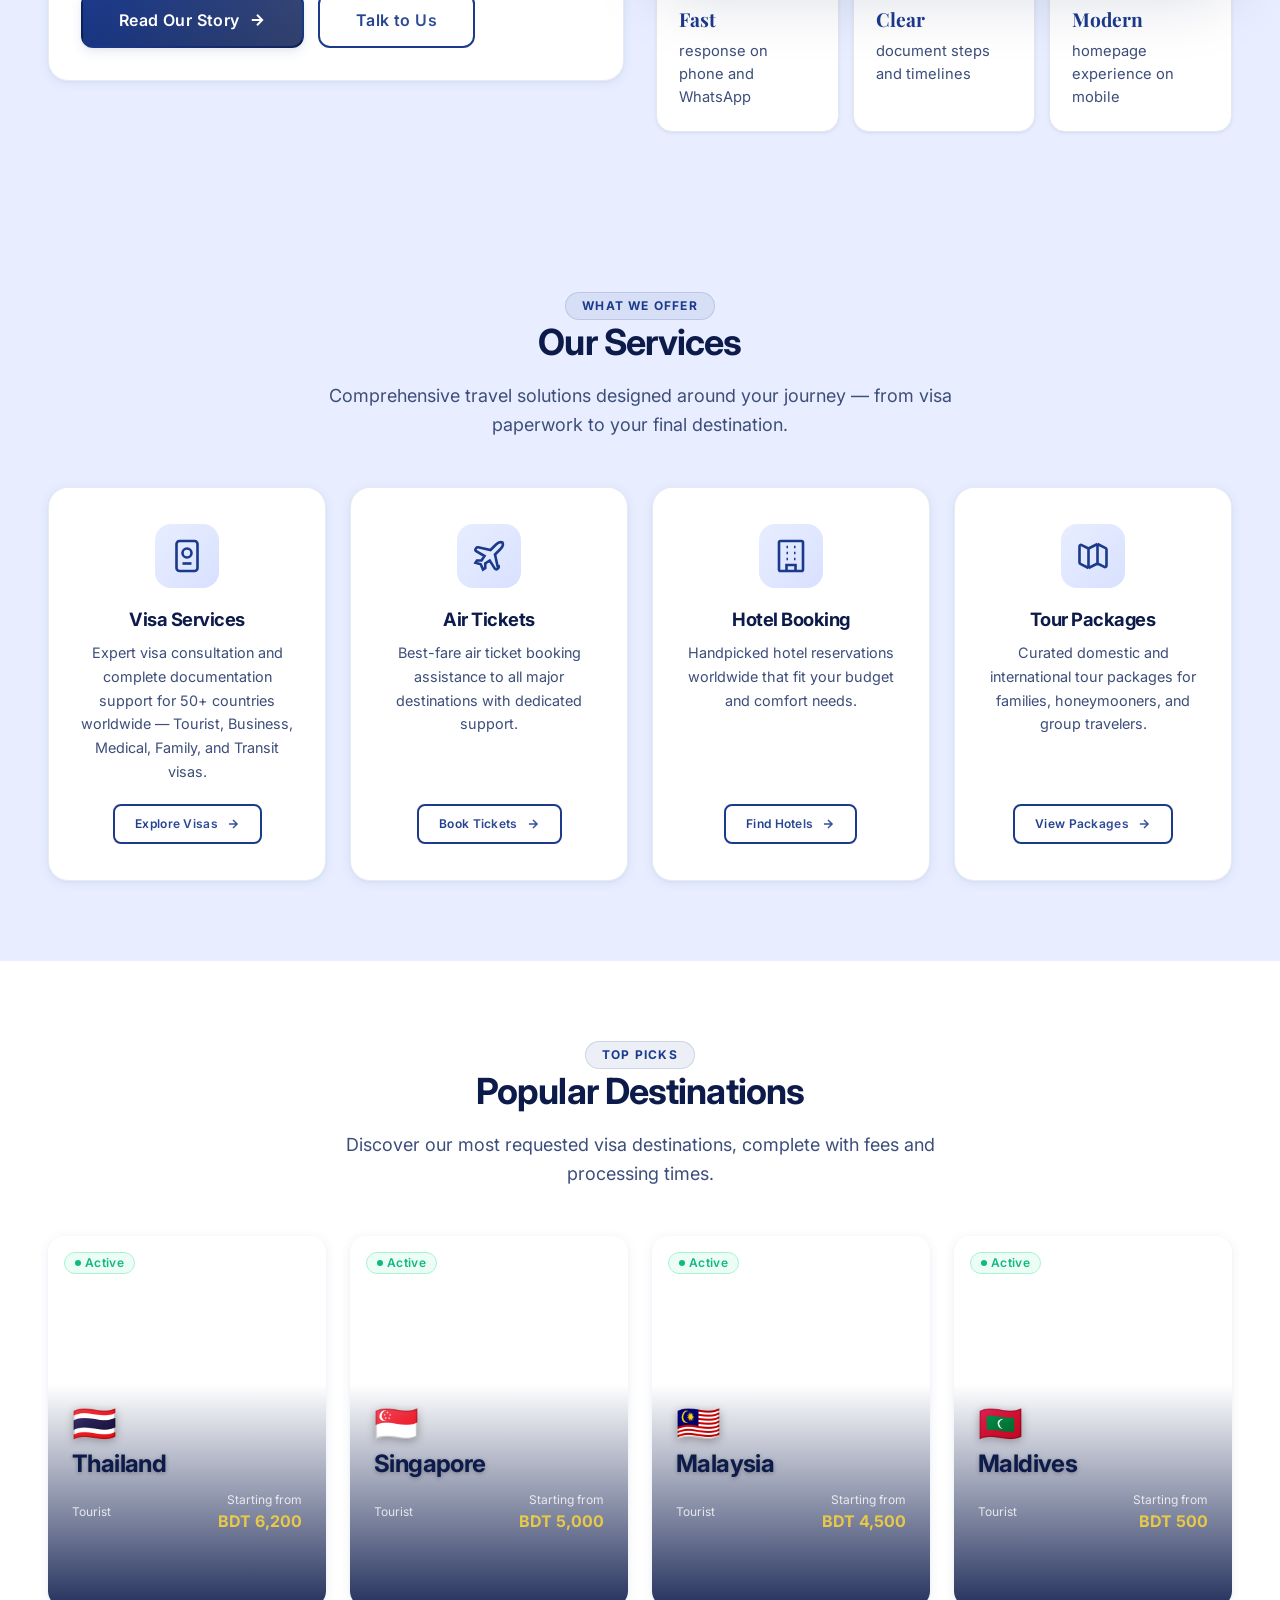
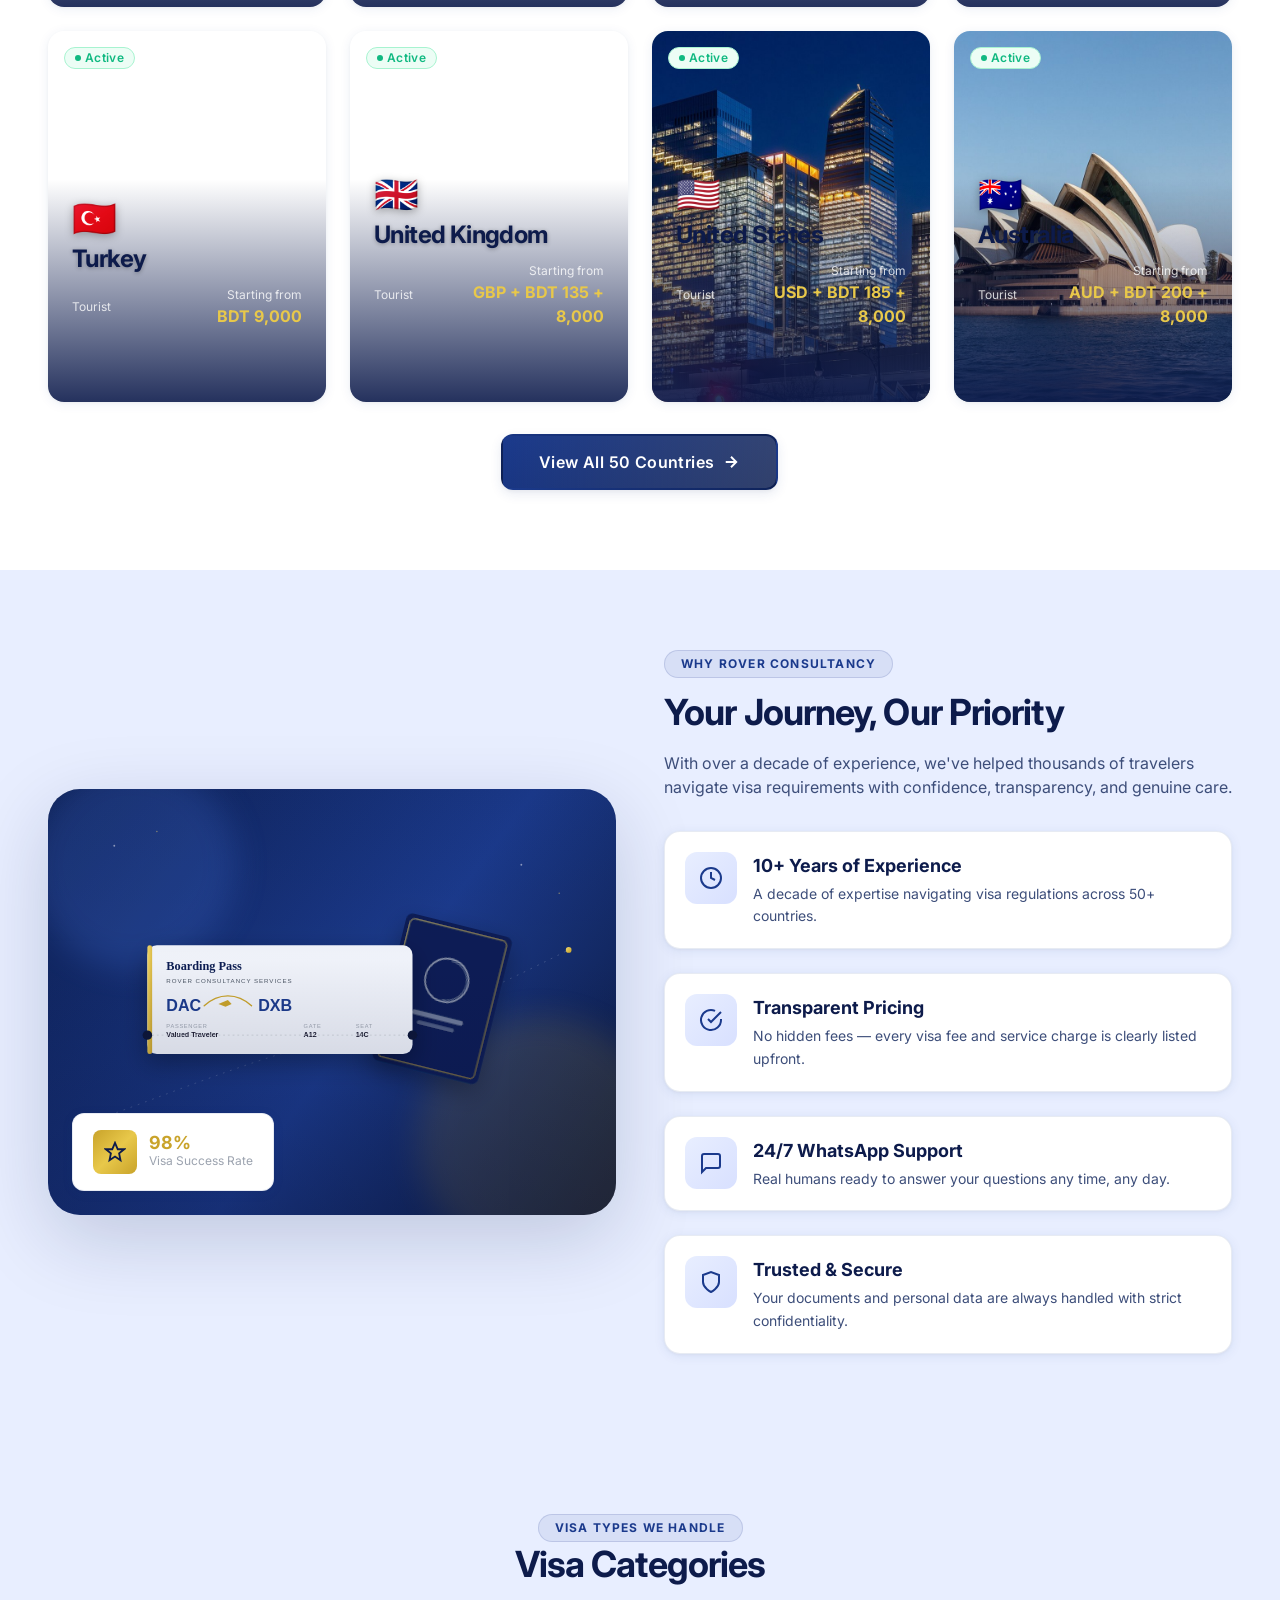
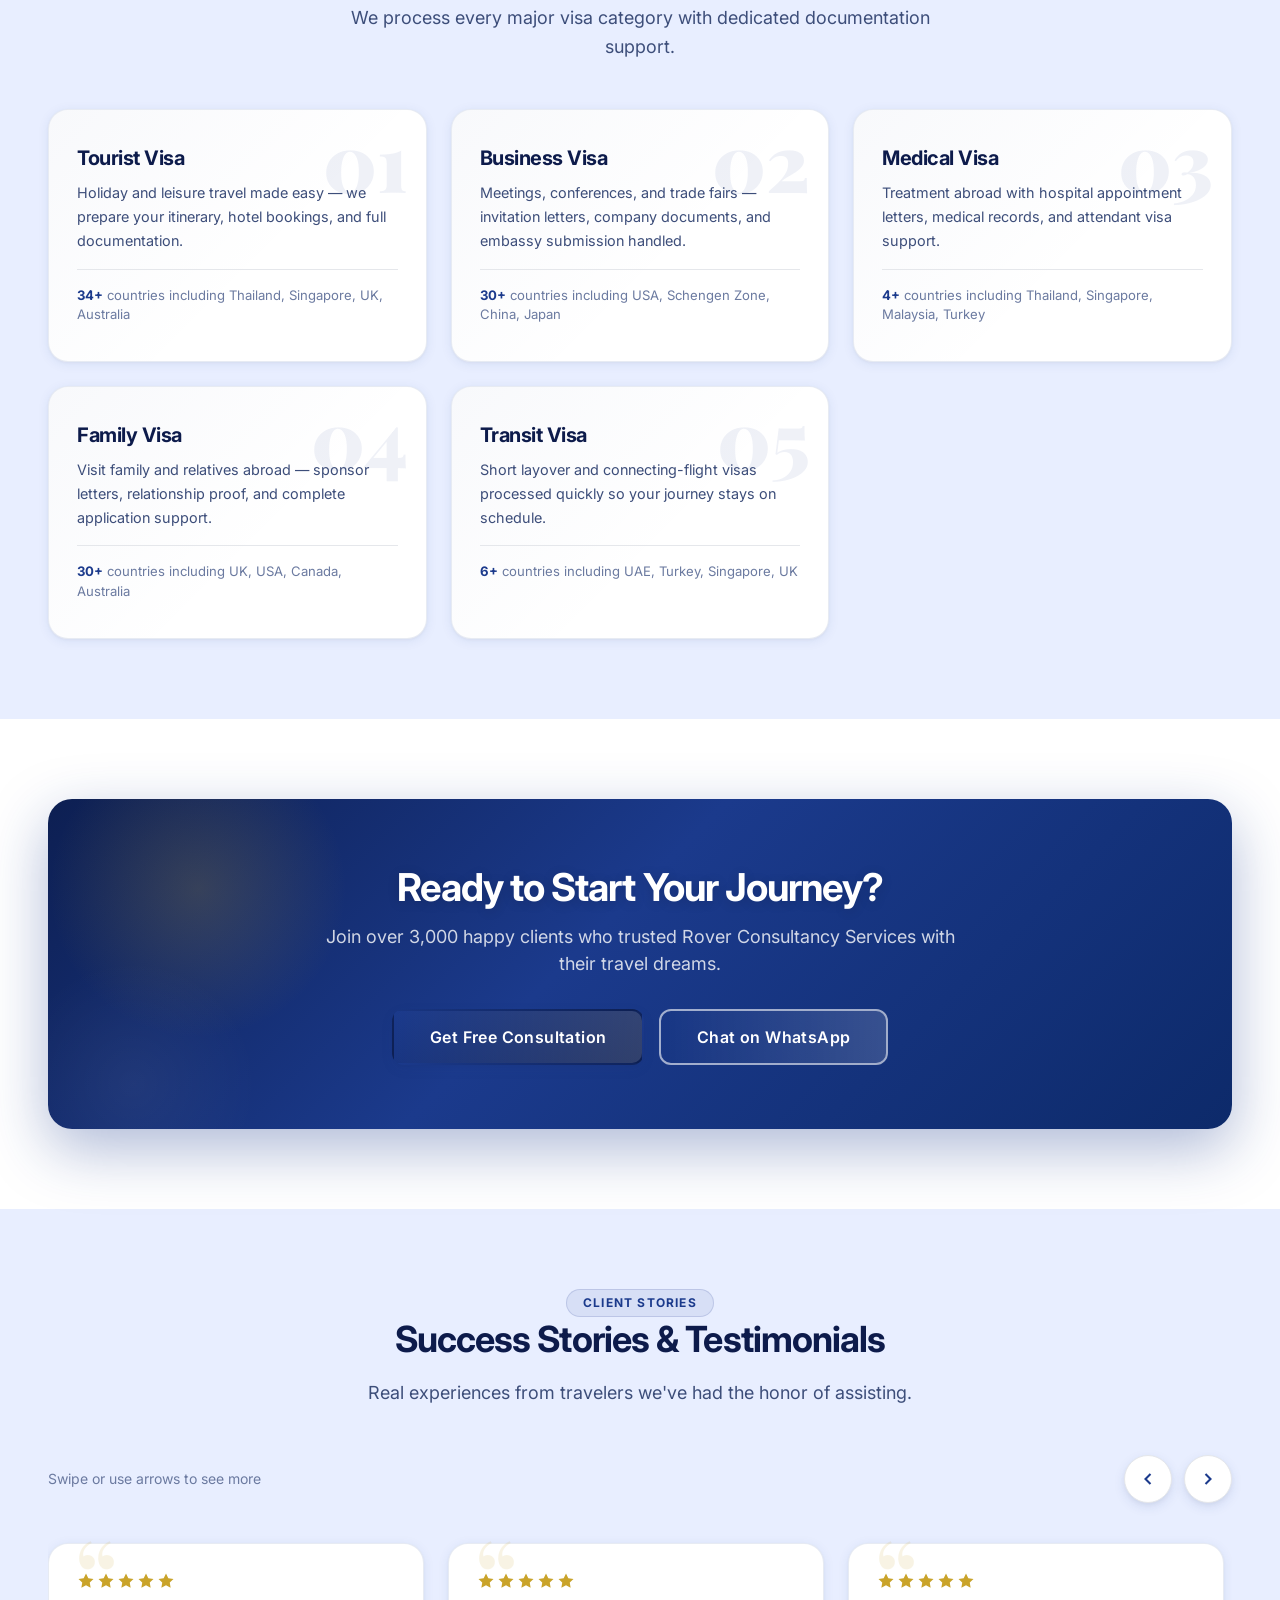
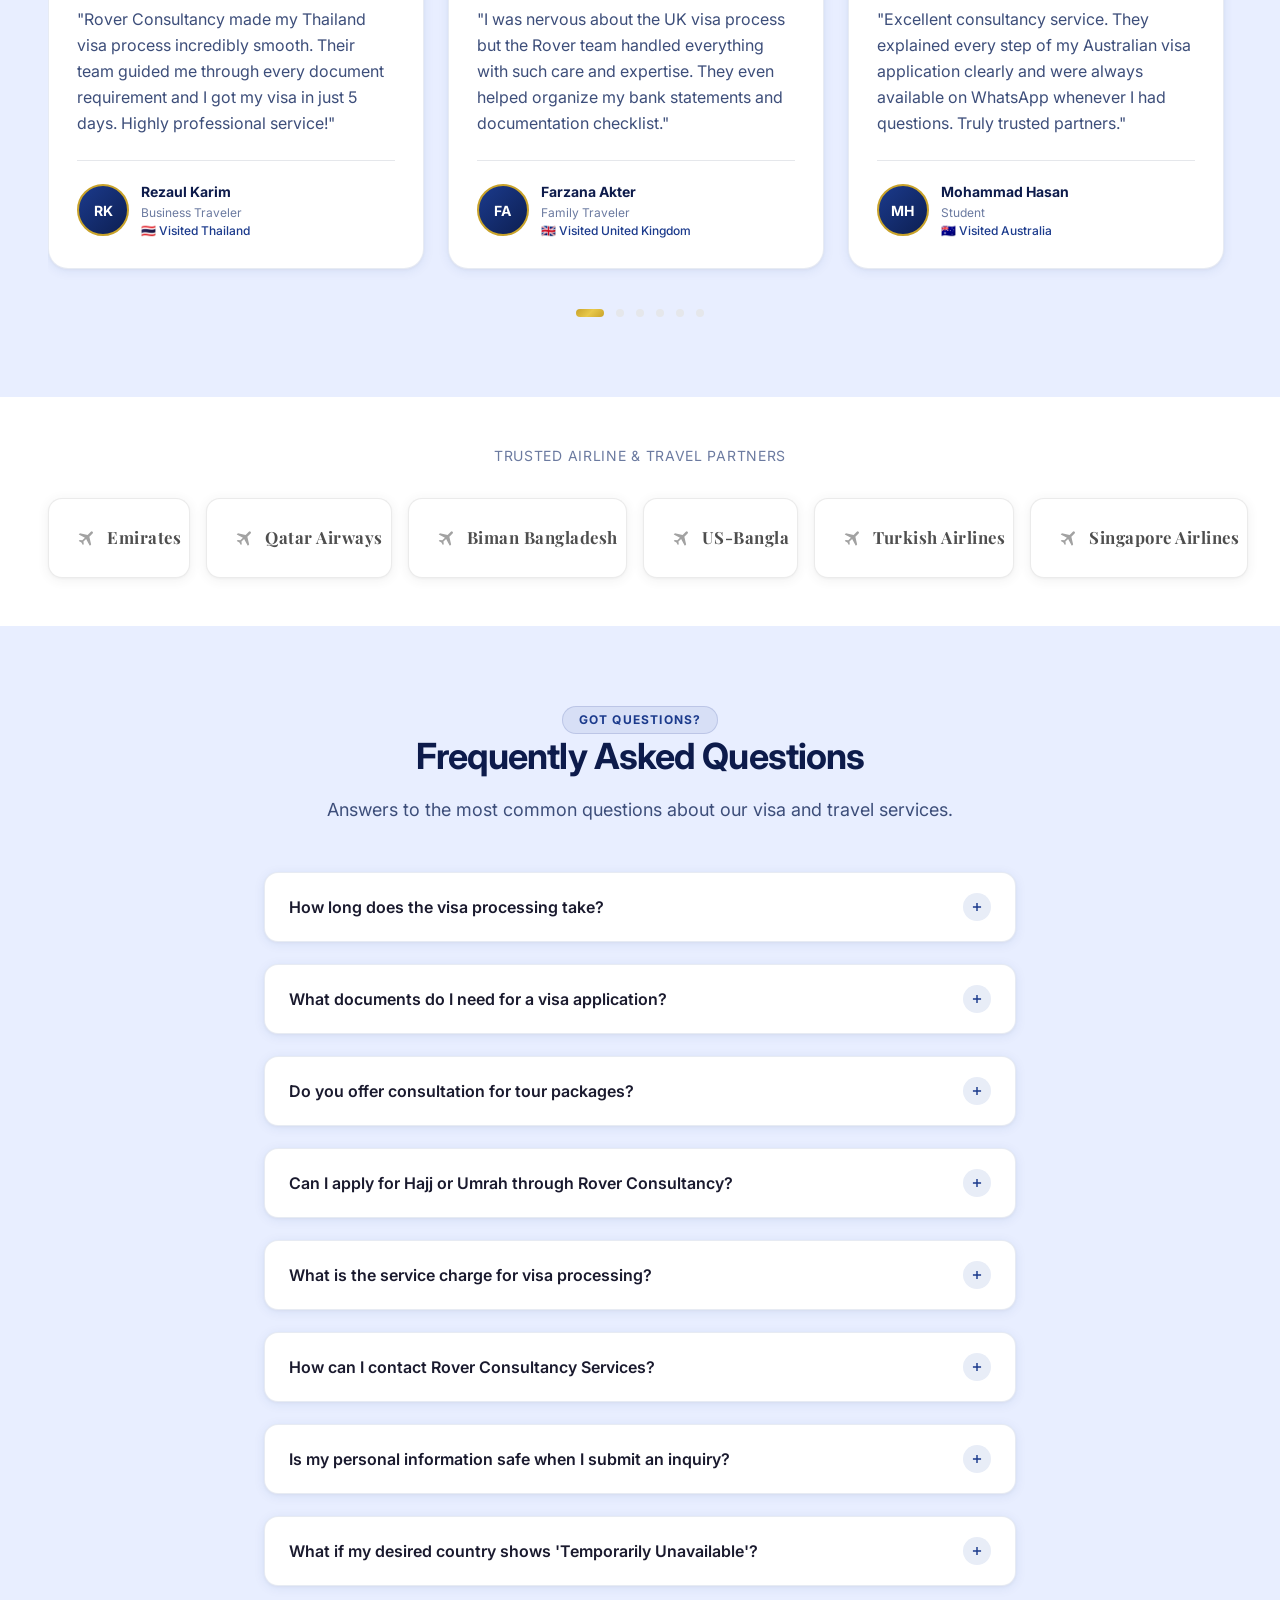
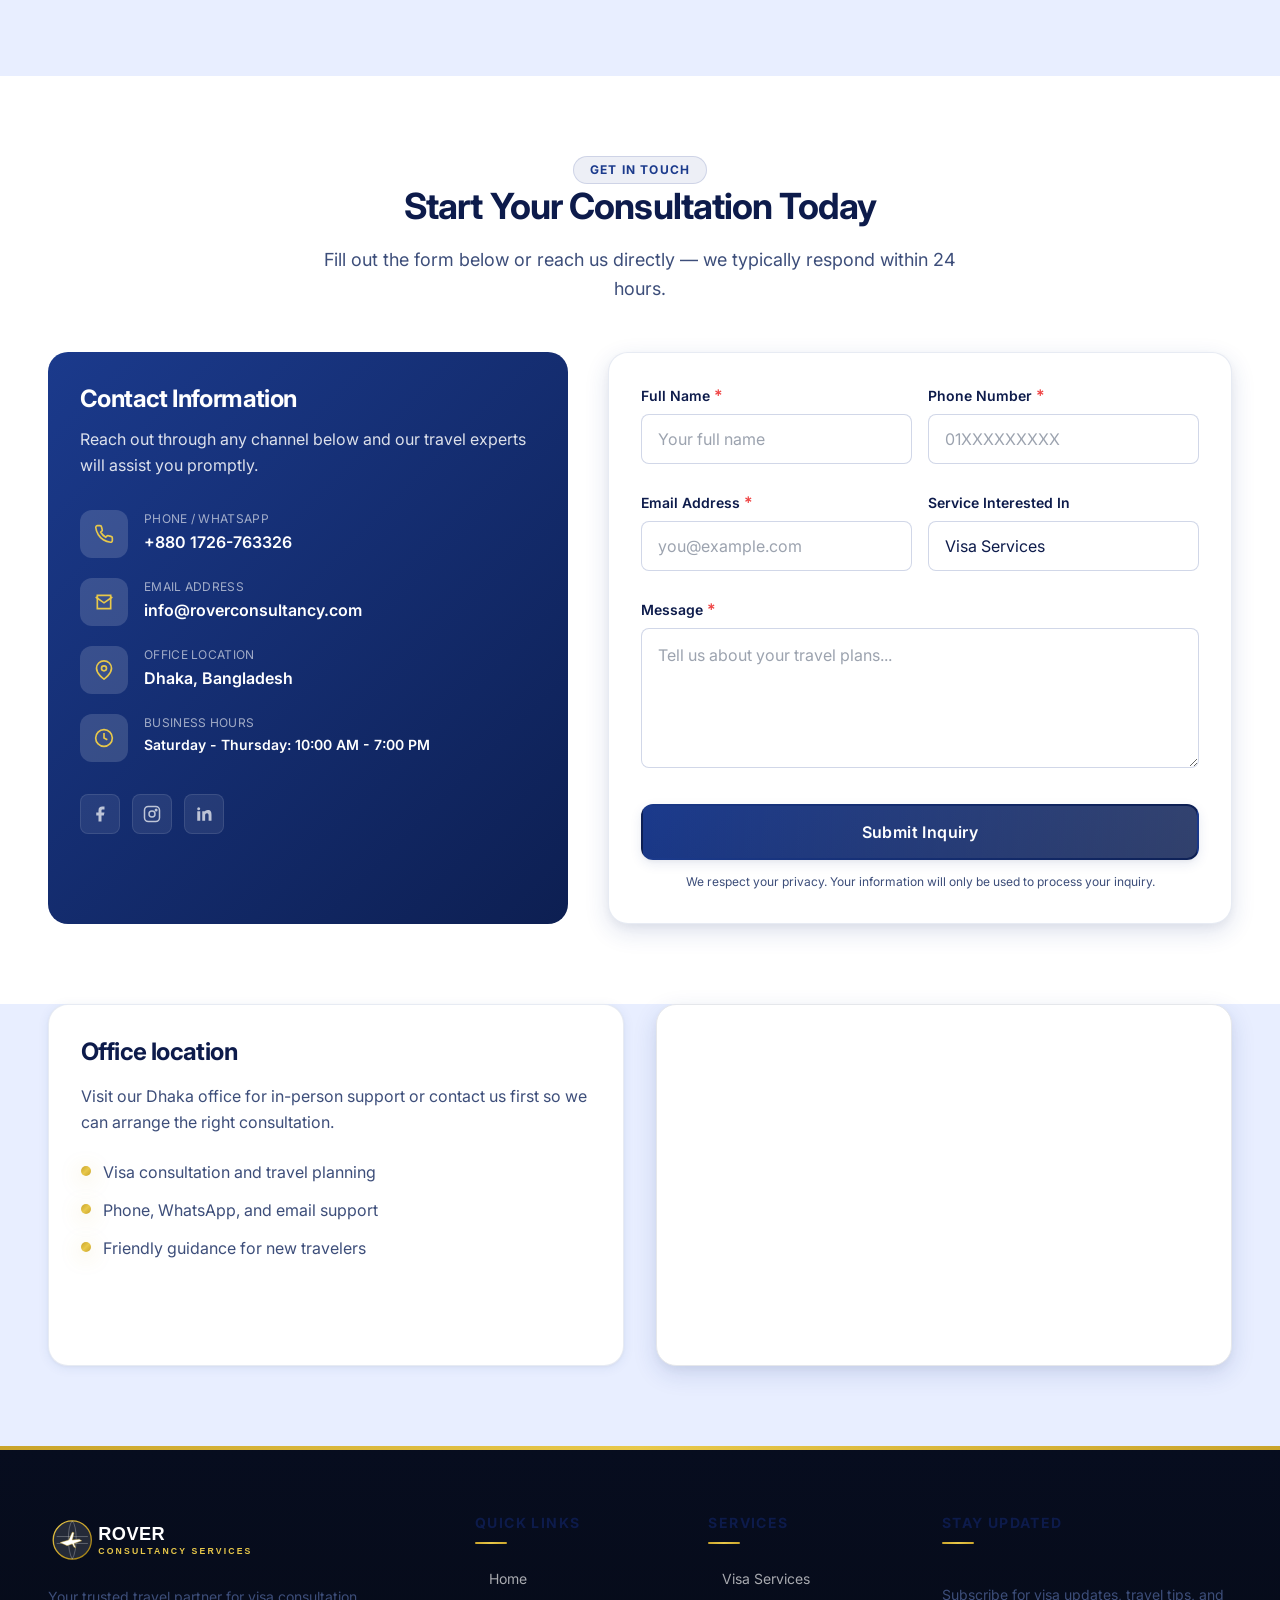
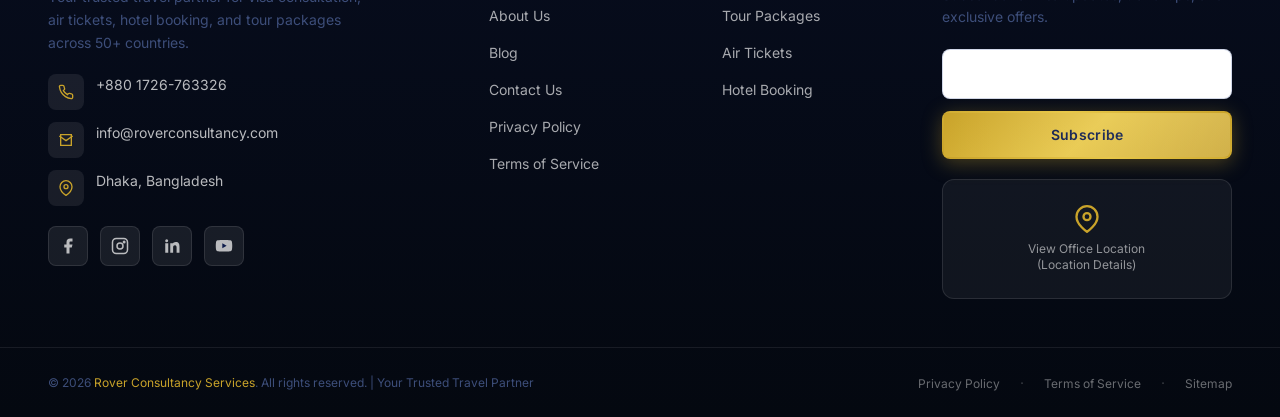
==== commit 6092f25e: "Animate the hero headline accent with a typewriter word rotator The gold accent word now types and d" ====
--- a/index.html
+++ b/index.html
@@ -302,7 +302,7 @@
               <span class="text-eyebrow text-eyebrow--pill hero__eyebrow">✈ Premium travel concierge</span>
 
               <h1 class="text-display-1 hero__title">
-                Explore the World with <span class="accent">Confidence</span>
+                Explore the World with <span class="accent"><span data-rotate-words='["Confidence","Ease","Comfort","Freedom","Rover"]'>Confidence</span></span>
               </h1>
 
               <p class="hero__subtitle">
--- a/css/premium.css
+++ b/css/premium.css
@@ -482,14 +482,17 @@
 .search-form__input {
   flex: 1;
   padding: 14px 20px;
-  background: rgba(255,255,255,0.10) !important;
+  /* Solid white with dark text so typed text is readable over the bright
+     hero photo in BOTH themes */
+  background: rgba(255,255,255,0.97) !important;
   border: none !important;
-  color: #FFFFFF !important;
+  color: #0D1B4B !important;
   font-size: 0.95rem;
   border-radius: 0 !important;
   outline: none;
-}
-.search-form__input::placeholder { color: rgba(255,255,255,0.45) !important; }
+  caret-color: #1B3A8C;
+}
+.search-form__input::placeholder { color: rgba(13,27,75,0.45) !important; }
 .search-form__btn {
   padding: 14px 22px;
   border-radius: 0 !important;
@@ -1700,3 +1703,30 @@
 .why-us__art--photo::after {
   background: linear-gradient(180deg, rgba(9,18,58,0.05) 0%, transparent 40%, rgba(9,18,58,0.28) 100%);
 }
+
+/* Search result thumbs (flag emojis render as letters on Windows) */
+.search-result-item__thumb {
+  width: 34px;
+  height: 34px;
+  border-radius: 50%;
+  object-fit: cover;
+  flex-shrink: 0;
+  border: 2px solid rgba(201,163,42,0.45);
+}
+[data-theme="dark"] .search-result-item__name { color: var(--t-text) !important; }
+[data-theme="dark"] .search-result-item__type { color: var(--t-text-muted) !important; }
+
+/* ─── HERO HEADLINE TYPEWRITER ───────────────────────────────────────────── */
+/* Blinking gold caret after the rotating word (only while JS is typing) */
+[data-rotate-words].is-typing::after {
+  content: '';
+  display: inline-block;
+  width: 3px;
+  height: 0.78em;
+  margin-left: 8px;
+  border-radius: 2px;
+  background: #E8C84A;
+  vertical-align: -0.04em;
+  animation: caretBlink 1.1s steps(1) infinite;
+}
+@keyframes caretBlink { 50% { opacity: 0; } }
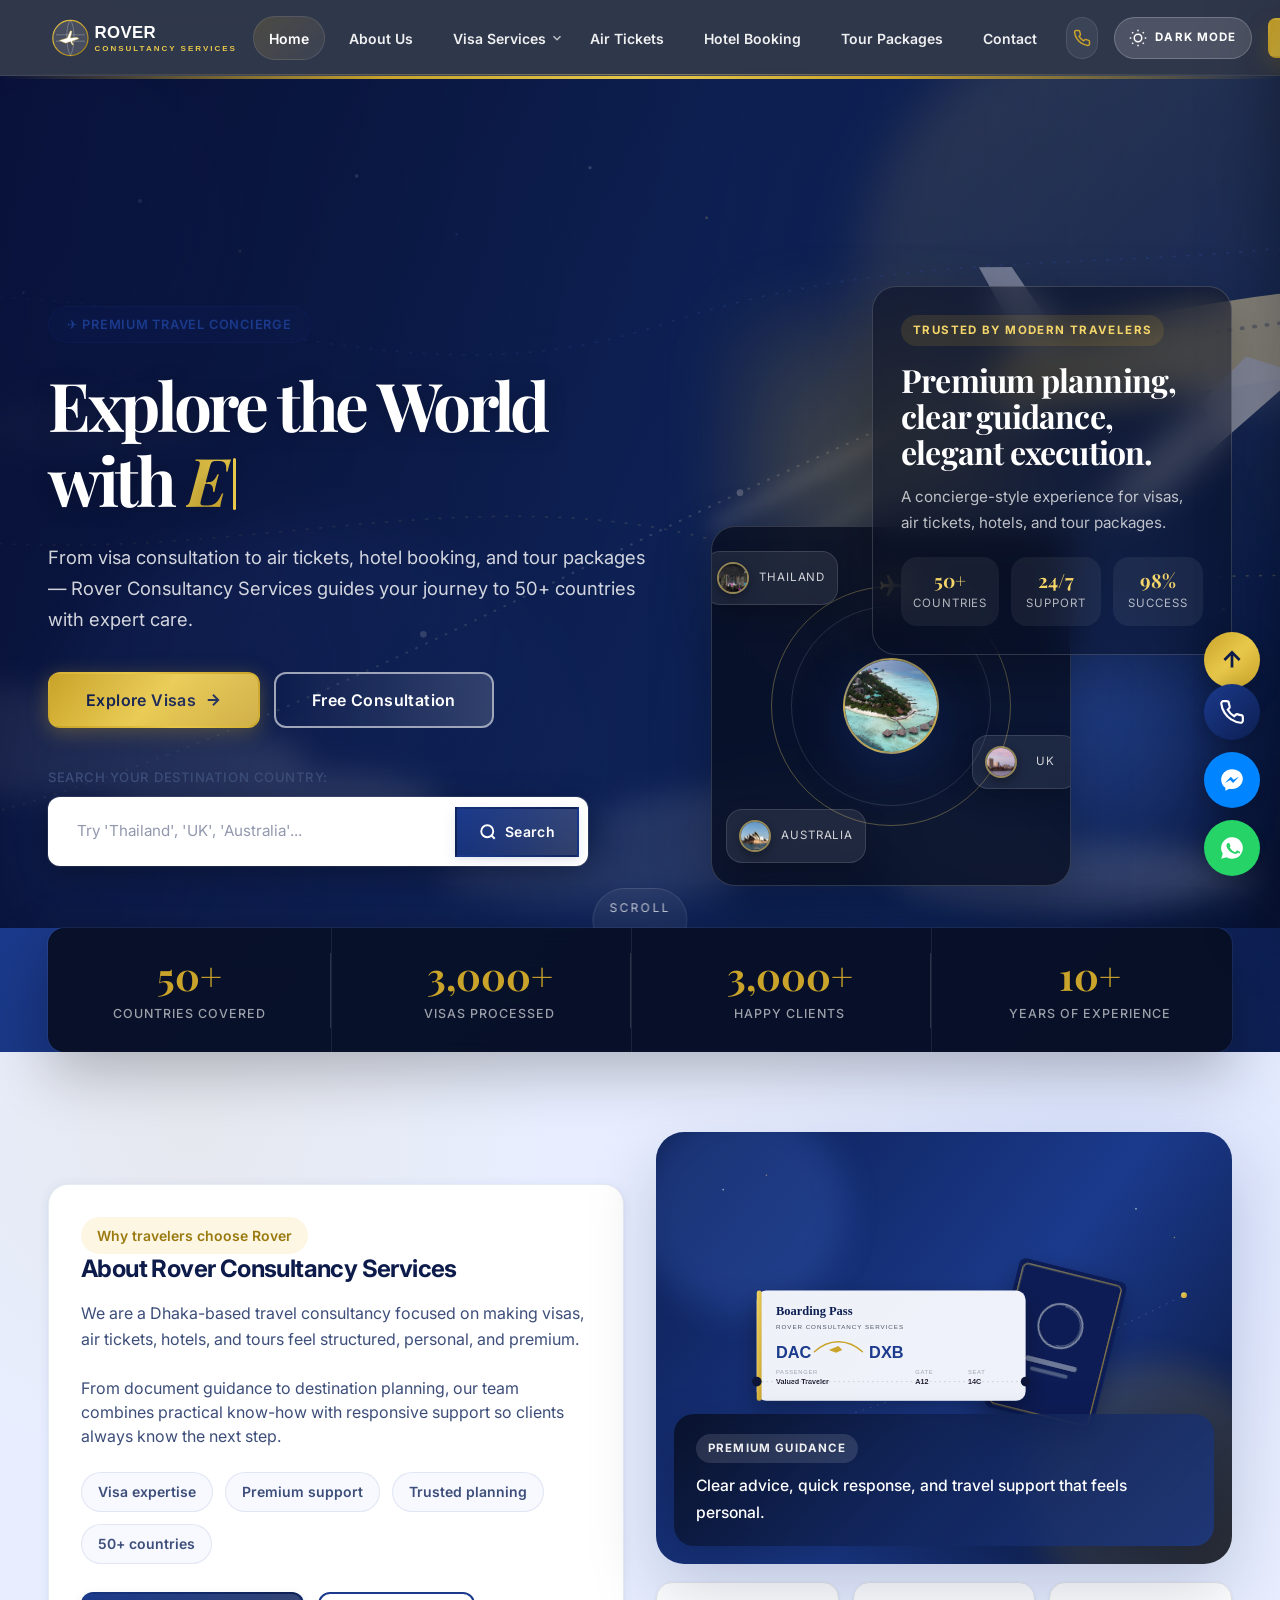
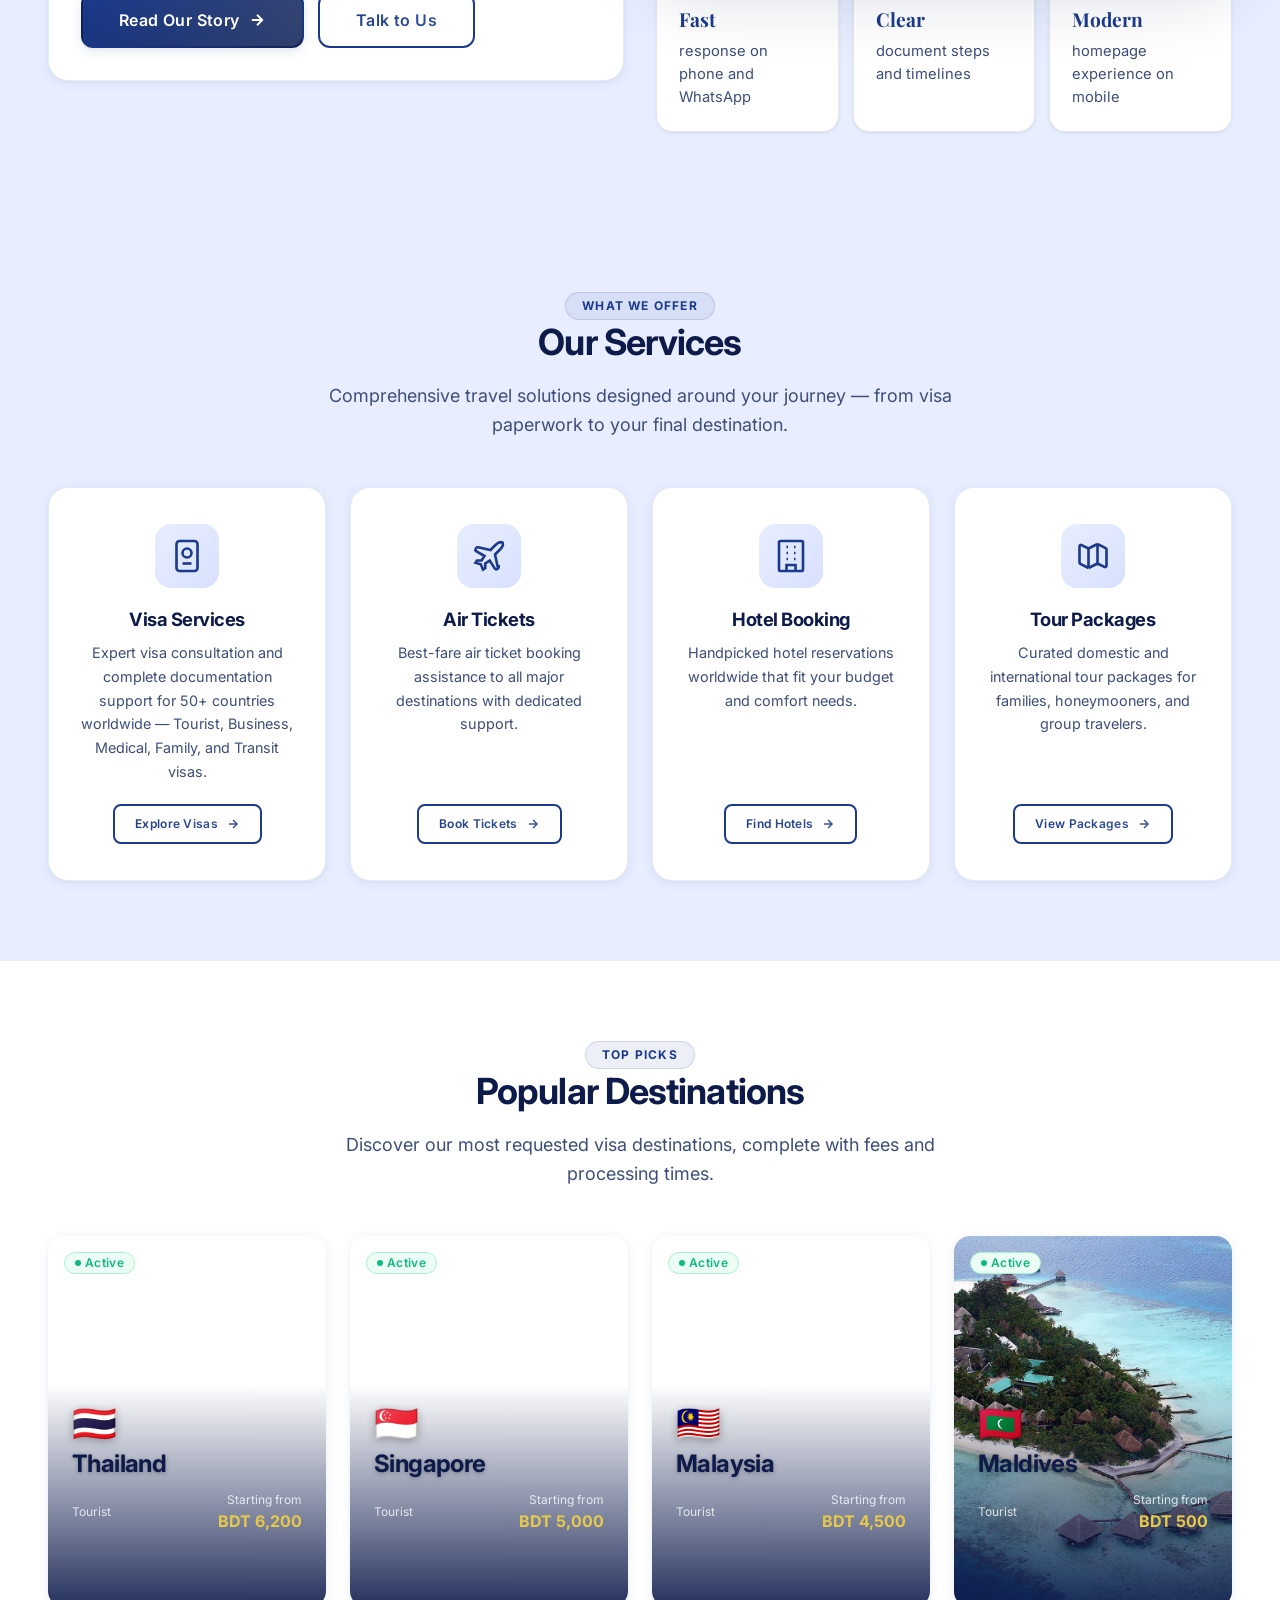
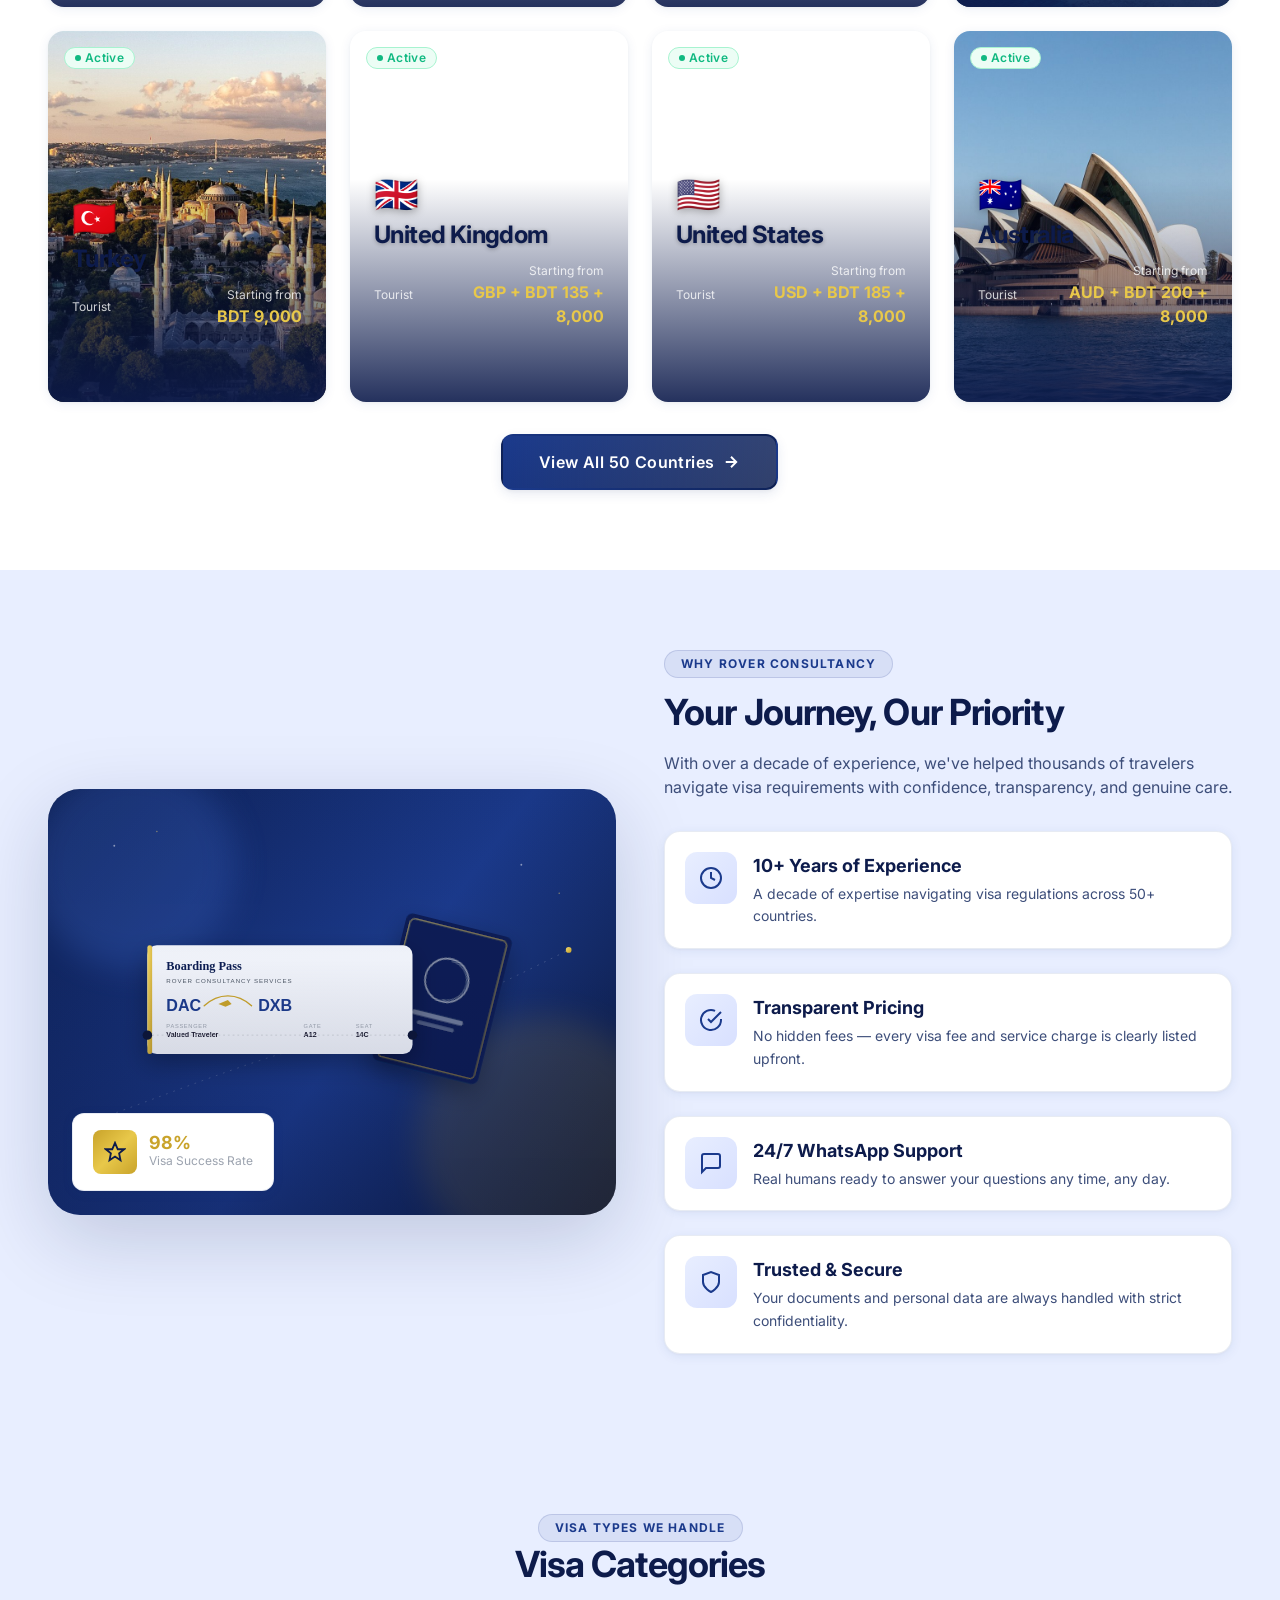
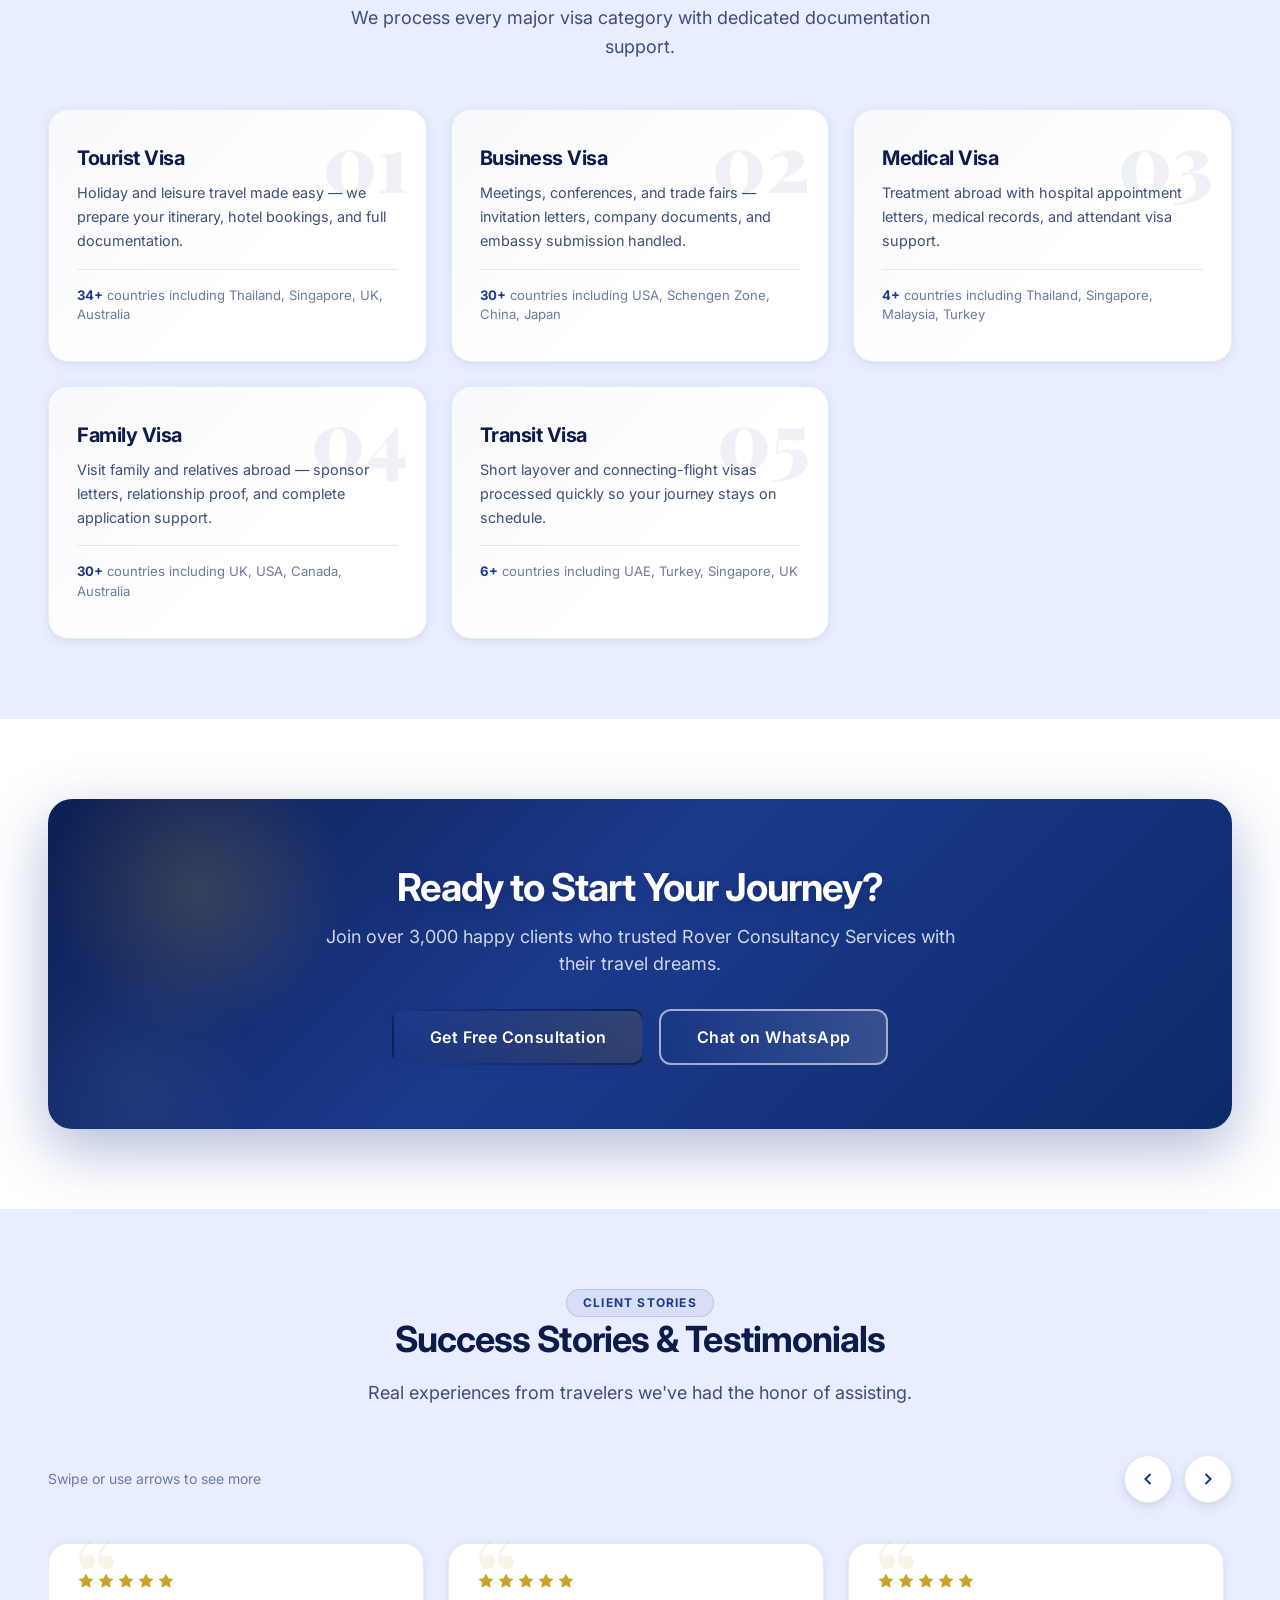
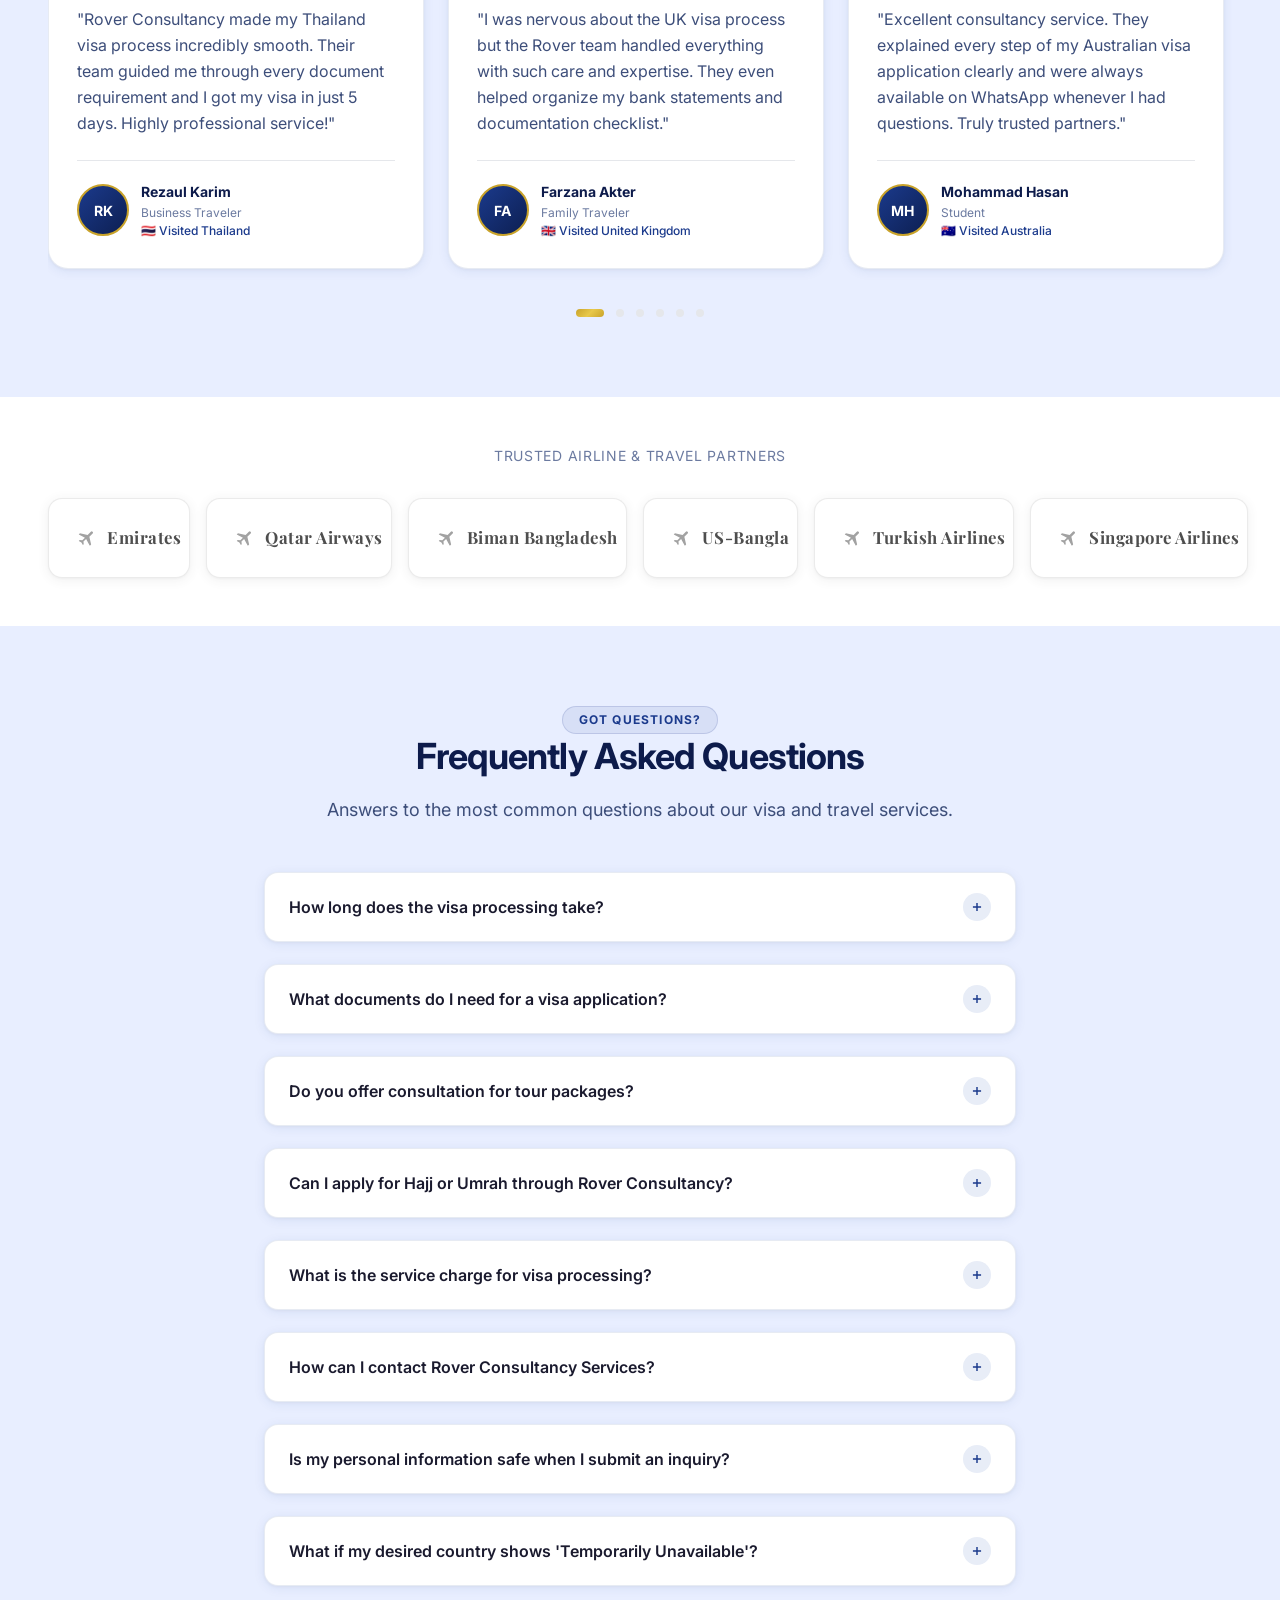
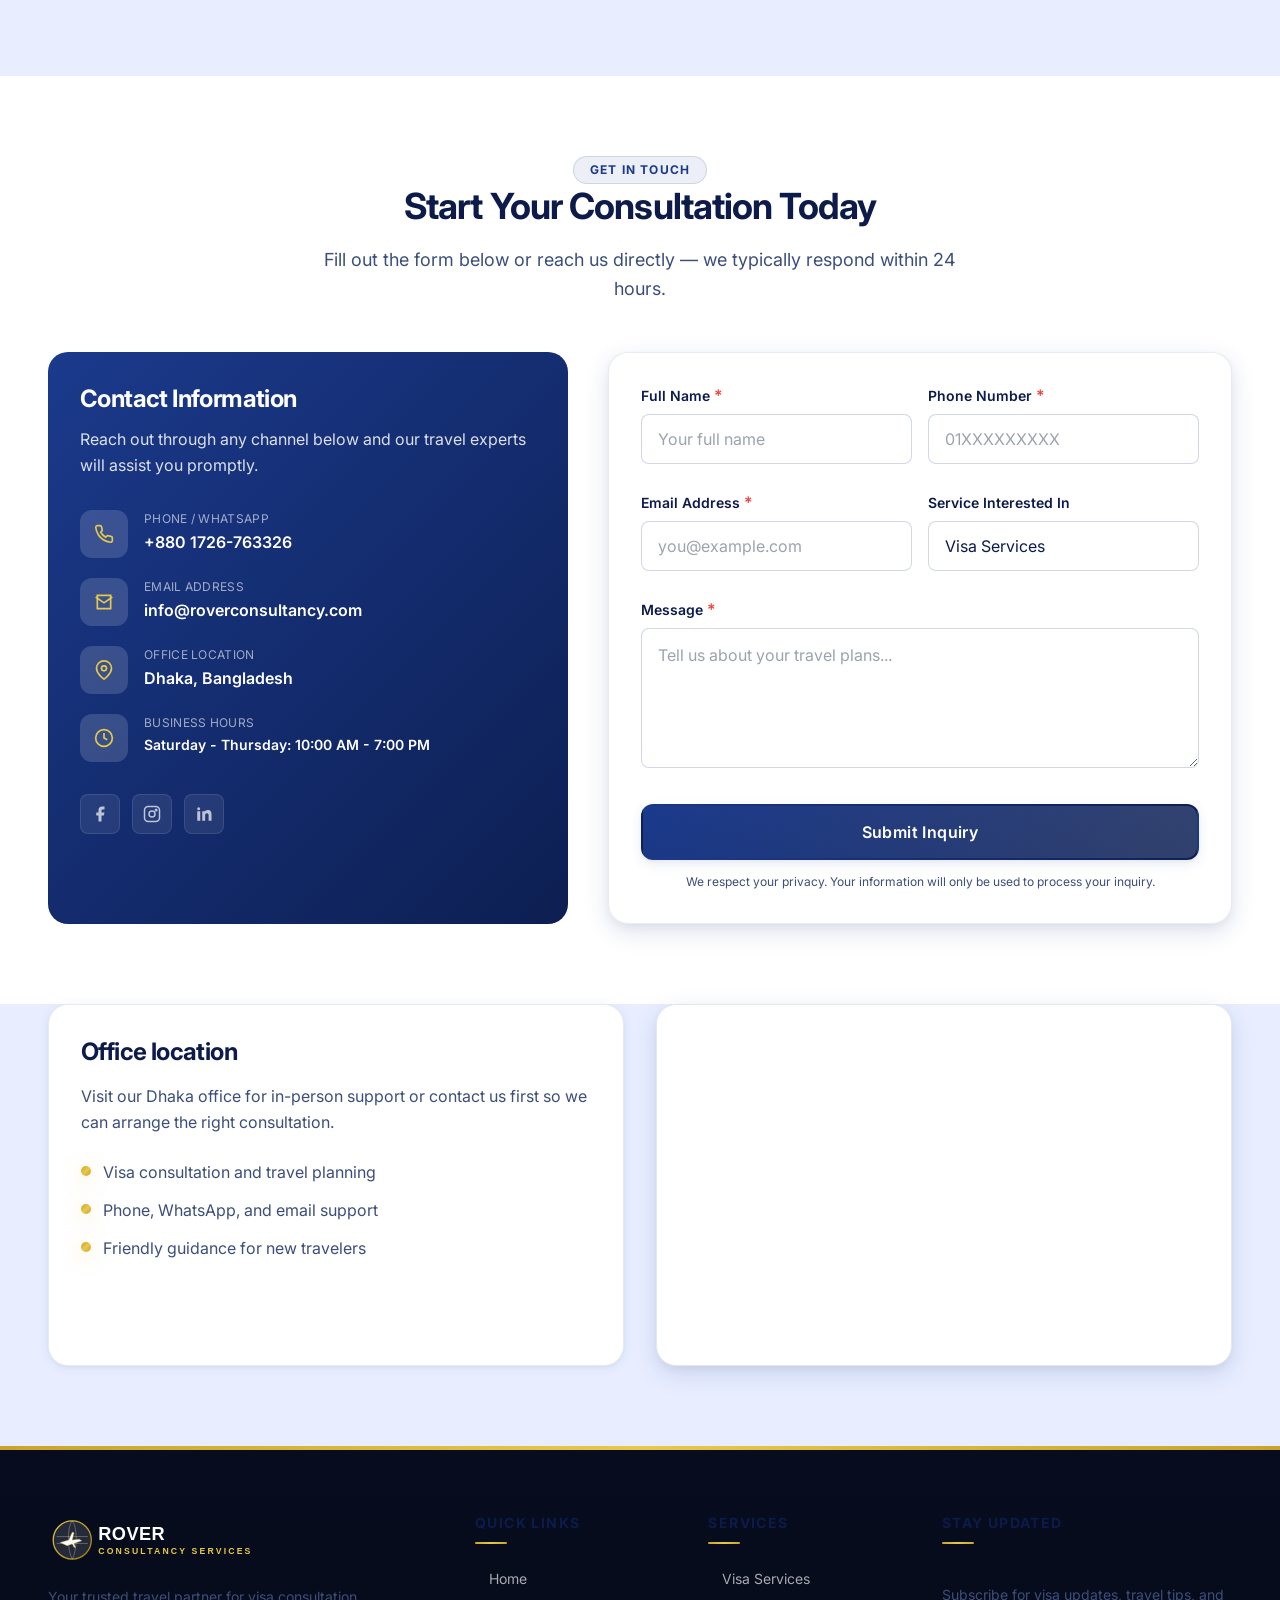
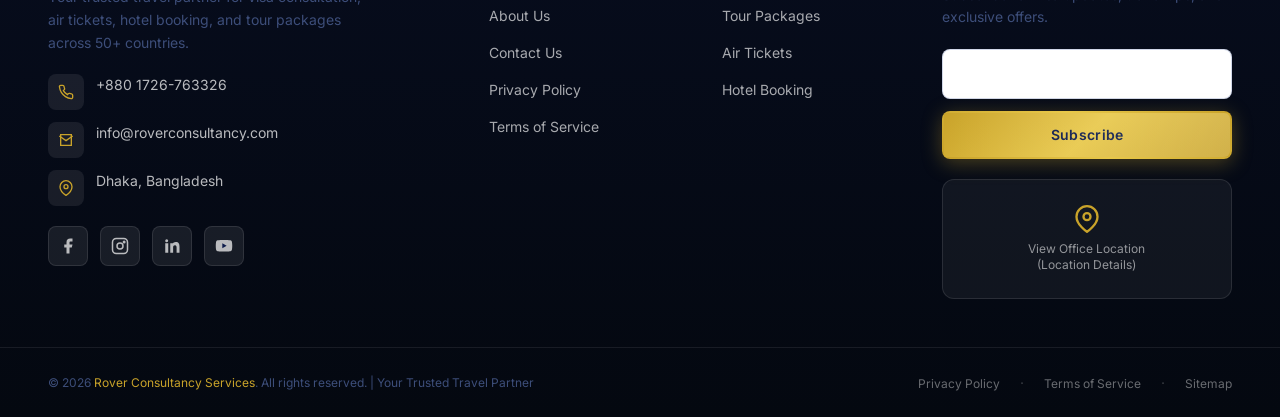
==== commit f98c921a: "Clean up the project: remove blog, junk files, and 11MB of image weight - Delete the placeholder blo" ====
--- a/index.html
+++ b/index.html
@@ -246,10 +246,6 @@
 
         <div class="mobile-nav-item">
           <a href="html/about-us.html" class="mobile-nav-link">About Us</a>
-        </div>
-
-        <div class="mobile-nav-item">
-          <a href="html/blog.html" class="mobile-nav-link">Blog</a>
         </div>
 
         <div class="mobile-nav-item">
@@ -1028,7 +1024,6 @@
             <div class="footer-links">
               <a href="index.html" class="footer-link">Home</a>
               <a href="html/about-us.html" class="footer-link">About Us</a>
-              <a href="html/blog.html" class="footer-link">Blog</a>
               <a href="html/contact-us.html" class="footer-link">Contact Us</a>
               <a href="html/privacy-policy.html" class="footer-link">Privacy Policy</a>
               <a href="html/terms-of-service.html" class="footer-link">Terms of Service</a>
--- a/css/header.css
+++ b/css/header.css
@@ -21,7 +21,7 @@
     box-shadow var(--transition-base),
     backdrop-filter var(--transition-base);
   background: linear-gradient(180deg, rgba(4,8,24,0.60) 0%, rgba(4,8,24,0.18) 100%);
-  backdrop-filter: blur(14px);
+  -webkit-backdrop-filter: blur(14px); backdrop-filter: blur(14px);
   -webkit-backdrop-filter: blur(14px);
   border-bottom: 1px solid rgba(255,255,255,0.08);
 }
@@ -29,7 +29,7 @@
 /* Scrolled state — refined glass with dark polish */
 .site-header.scrolled {
   background: rgba(6, 11, 28, 0.88);
-  backdrop-filter: blur(18px);
+  -webkit-backdrop-filter: blur(18px); backdrop-filter: blur(18px);
   -webkit-backdrop-filter: blur(18px);
   box-shadow: 0 8px 30px rgba(0,0,0,0.22);
   border-bottom-color: rgba(255,255,255,0.06);
@@ -522,7 +522,7 @@
   position: absolute;
   inset: 0;
   background: rgba(13, 27, 76, 0.65);
-  backdrop-filter: blur(4px);
+  -webkit-backdrop-filter: blur(4px); backdrop-filter: blur(4px);
   -webkit-backdrop-filter: blur(4px);
   opacity: 0;
   transition: opacity var(--transition-base);
--- a/css/premium.css
+++ b/css/premium.css
@@ -160,7 +160,7 @@
     linear-gradient(160deg, rgba(255,255,255,0.10), rgba(255,255,255,0.03));
   border: 1px solid rgba(255,255,255,0.14);
   border-radius: 32px;
-  backdrop-filter: blur(14px);
+  -webkit-backdrop-filter: blur(14px); backdrop-filter: blur(14px);
   box-shadow: 0 32px 80px rgba(0,0,0,0.28);
   transform: rotate(-4deg);
 }
@@ -170,7 +170,7 @@
   border-radius: 24px;
   border: 1px solid rgba(255,255,255,0.16);
   background: rgba(7,13,31,0.52);
-  backdrop-filter: blur(18px);
+  -webkit-backdrop-filter: blur(18px); backdrop-filter: blur(18px);
   box-shadow: 0 20px 60px rgba(0,0,0,0.26);
   overflow: hidden;
 }
@@ -403,7 +403,7 @@
   font-weight: 600;
   letter-spacing: 0.06em;
   text-transform: uppercase;
-  backdrop-filter: blur(8px);
+  -webkit-backdrop-filter: blur(8px); backdrop-filter: blur(8px);
   margin-bottom: 24px;
   animation: heroTextIn 0.7s var(--ease-out, ease) 0.1s both;
 }
@@ -424,20 +424,6 @@
   background-clip: text;
   position: relative;
 }
-/* Underline accent */
-.hero__title .accent::after {
-  content: '';
-  position: absolute;
-  left: 0; bottom: -4px; right: 0;
-  height: 3px;
-  background: linear-gradient(90deg, #C9A32A, #E8C84A, #C9A32A);
-  border-radius: 2px;
-  animation: underlineGrow 1s ease 0.8s both;
-}
-@keyframes underlineGrow {
-  from { transform: scaleX(0); transform-origin: left; }
-  to   { transform: scaleX(1); }
-}
 
 .hero__subtitle {
   font-size: clamp(1rem, 2vw, 1.15rem);
@@ -477,7 +463,7 @@
   border-radius: 12px;
   overflow: hidden;
   box-shadow: 0 8px 32px rgba(0,0,0,0.30), 0 0 0 1px rgba(255,255,255,0.10);
-  backdrop-filter: blur(12px);
+  -webkit-backdrop-filter: blur(12px); backdrop-filter: blur(12px);
 }
 .search-form__input {
   flex: 1;
@@ -516,7 +502,7 @@
   border: 1px solid rgba(255,255,255,0.12);
   padding: 10px 16px;
   border-radius: 999px;
-  backdrop-filter: blur(12px);
+  -webkit-backdrop-filter: blur(12px); backdrop-filter: blur(12px);
 }
 
 .hero__scroll-hint svg {
@@ -600,7 +586,7 @@
   border-radius: 20px;
   background: linear-gradient(135deg, rgba(7,13,31,0.82), rgba(27,58,140,0.72));
   color: #fff;
-  backdrop-filter: blur(12px);
+  -webkit-backdrop-filter: blur(12px); backdrop-filter: blur(12px);
   box-shadow: 0 18px 50px rgba(0,0,0,0.22);
 }
 
@@ -665,7 +651,7 @@
   border-radius: 16px;
   overflow: hidden;
   box-shadow: 0 20px 60px rgba(0,0,0,0.25), 0 0 0 1px rgba(255,255,255,0.06);
-  backdrop-filter: blur(20px);
+  -webkit-backdrop-filter: blur(20px); backdrop-filter: blur(20px);
 }
 .stat-card {
   padding: 28px 24px;
@@ -1191,7 +1177,7 @@
   border-radius: 18px !important;
   padding: 22px !important;
   box-shadow: var(--t-card-shadow) !important;
-  backdrop-filter: blur(10px);
+  -webkit-backdrop-filter: blur(10px); backdrop-filter: blur(10px);
 }
 .visa-toolbar .form-control {
   border-radius: 12px !important;
@@ -1587,7 +1573,7 @@
   background: rgba(7,13,31,0.50) !important;
   border: 1px solid rgba(244,213,106,0.40);
   color: #F4D56A !important;
-  backdrop-filter: blur(6px);
+  -webkit-backdrop-filter: blur(6px); backdrop-filter: blur(6px);
 }
 
 /* ─── HERO VISUAL CLEANUP — two cards, no messy overlap ──────────────────── */
@@ -1601,7 +1587,7 @@
   left: 0;
   width: min(360px, 88%);
   background: rgba(7,13,31,0.78);
-  backdrop-filter: blur(22px);
+  -webkit-backdrop-filter: blur(22px); backdrop-filter: blur(22px);
 }
 @media (max-width: 1200px) {
   .hero-visual-card--orbit { width: min(320px, 88%); }
@@ -1624,7 +1610,7 @@
   border: none;
   border-radius: 48px;
   box-shadow: none;
-  backdrop-filter: none;
+  -webkit-backdrop-filter: none; backdrop-filter: none;
   transform: none;
   filter: blur(34px);
   animation: heroGlow 9s ease-in-out infinite alternate;
@@ -1730,3 +1716,70 @@
   animation: caretBlink 1.1s steps(1) infinite;
 }
 @keyframes caretBlink { 50% { opacity: 0; } }
+
+/* =============================================================================
+   SITEWIDE SMOOTHNESS — every device: iOS / Android / tablet / laptop / desktop
+   ============================================================================= */
+
+/* Rendering quality + native-feel touch */
+html {
+  -webkit-text-size-adjust: 100%;
+  text-size-adjust: 100%;
+}
+body {
+  -webkit-font-smoothing: antialiased;
+  -moz-osx-font-smoothing: grayscale;
+  -webkit-tap-highlight-color: transparent;
+}
+
+/* Gentle page entrance on every page */
+main {
+  animation: pageFadeIn 0.5s ease both;
+}
+@keyframes pageFadeIn {
+  from { opacity: 0; transform: translateY(10px); }
+  to   { opacity: 1; transform: none; }
+}
+
+/* Buttons: smooth hover + tactile press feedback (feels native on touch) */
+.btn {
+  transition: transform 0.22s cubic-bezier(0.22,1,0.36,1), box-shadow 0.22s, background 0.22s, color 0.22s, border-color 0.22s !important;
+  touch-action: manipulation;
+}
+.btn:active { transform: scale(0.965); }
+a, button { touch-action: manipulation; }
+
+/* Interactive cards get a subtle press on touch devices */
+.tour-card:active, .visa-card:active, .visa-featured-card:active,
+.dest-card:active, .service-card:active, .route-card:active { transform: scale(0.985); }
+
+/* Comfortable tap targets on touch screens */
+@media (pointer: coarse) {
+  .btn-sm { padding-top: 10px !important; padding-bottom: 10px !important; }
+  .nav-link, .mobile-nav-link, .footer-link { padding-top: 6px; padding-bottom: 6px; }
+}
+
+/* Never allow sideways page scroll on small screens */
+html, body { overflow-x: clip; }
+
+/* ── Mobile performance: drop the heaviest effects on phones ─────────────── */
+@media (max-width: 768px) {
+  .hero__bg img { animation: none; transform: scale(1.04); }      /* no constant repaint of a huge photo */
+  .hero-visual-card--main::after { animation: none; display: none; } /* sheen off */
+  .hero__visual::before { animation: none; filter: blur(24px); }
+  body.home-page::before, body.home-page::after { display: none; }  /* fixed blur blobs are costly */
+  .hero-visual-card, .visa-toolbar, .page-banner .section-note {
+    -webkit-backdrop-filter: blur(10px);
+    backdrop-filter: blur(10px);                                    /* lighter glass */
+  }
+}
+
+/* ── Accessibility: respect users who turn animations off ────────────────── */
+@media (prefers-reduced-motion: reduce) {
+  *, *::before, *::after {
+    animation-duration: 0.01ms !important;
+    animation-iteration-count: 1 !important;
+    transition-duration: 0.01ms !important;
+    scroll-behavior: auto !important;
+  }
+}
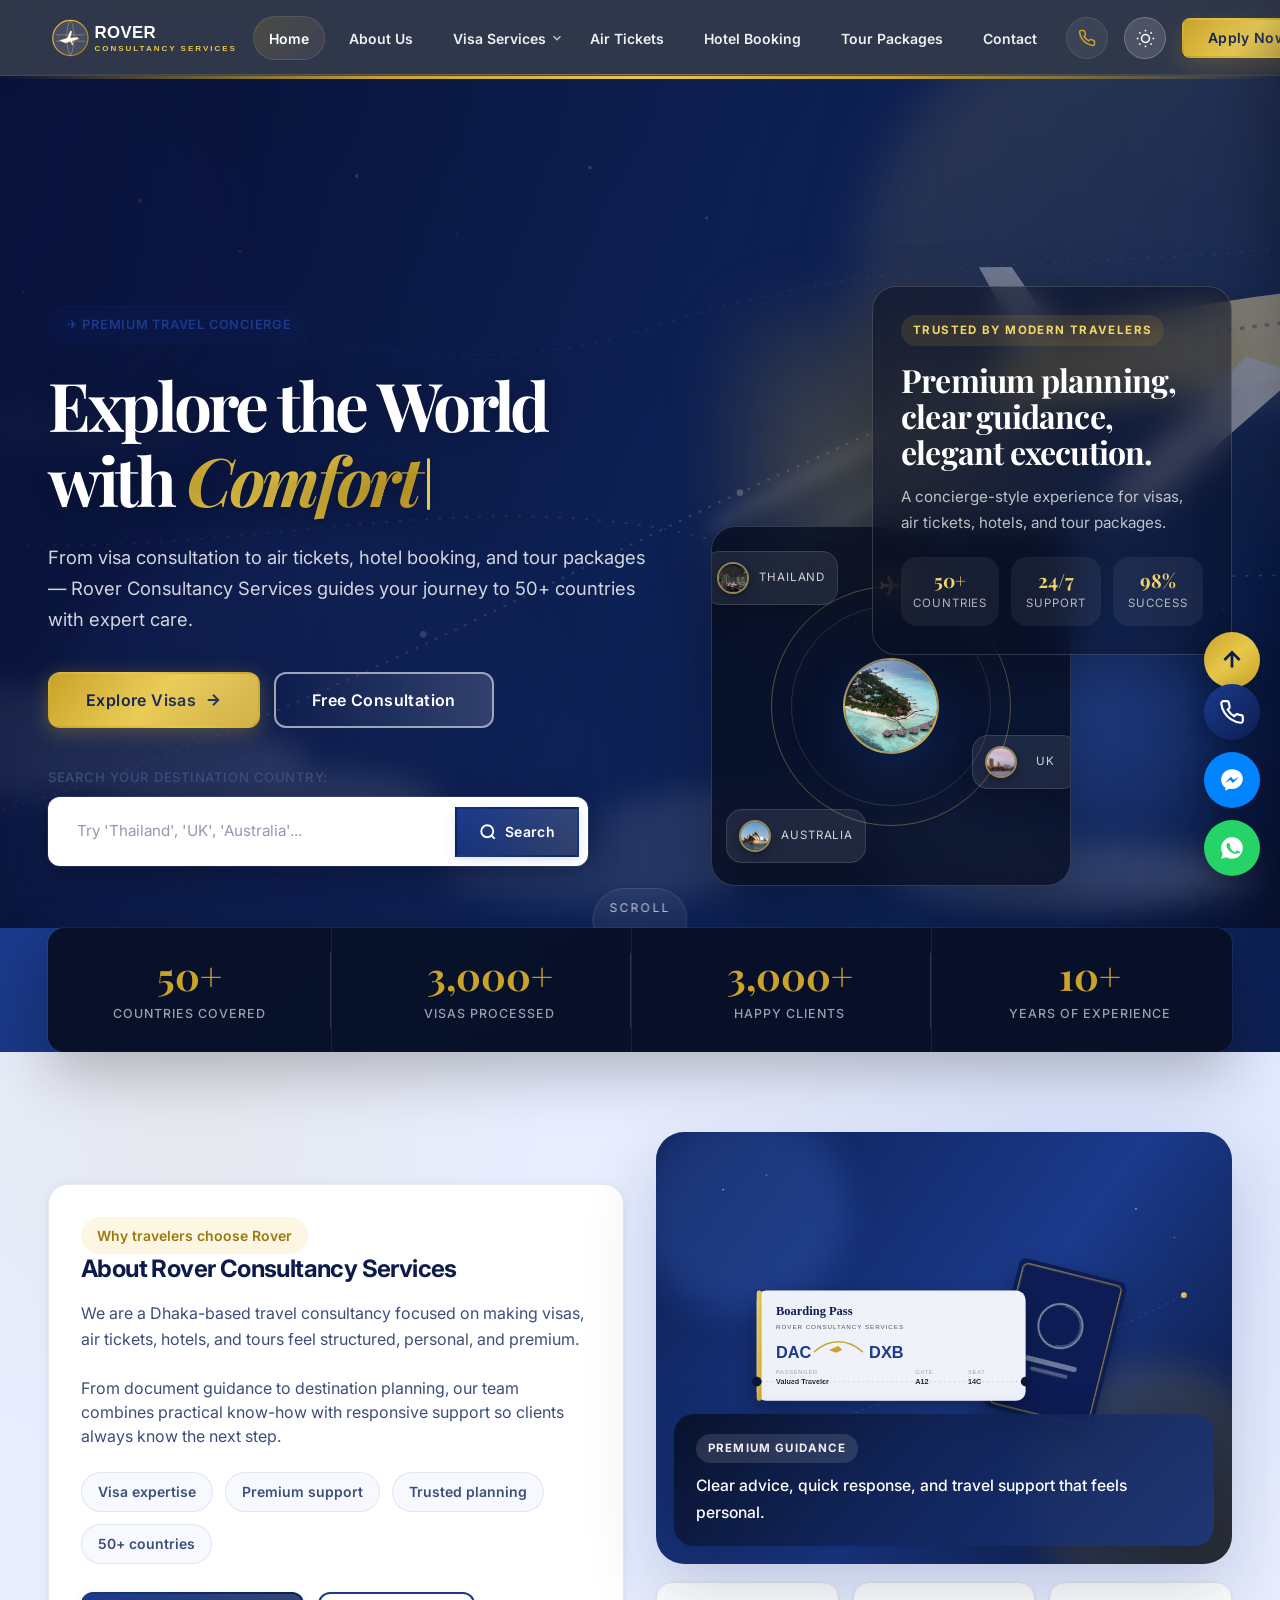
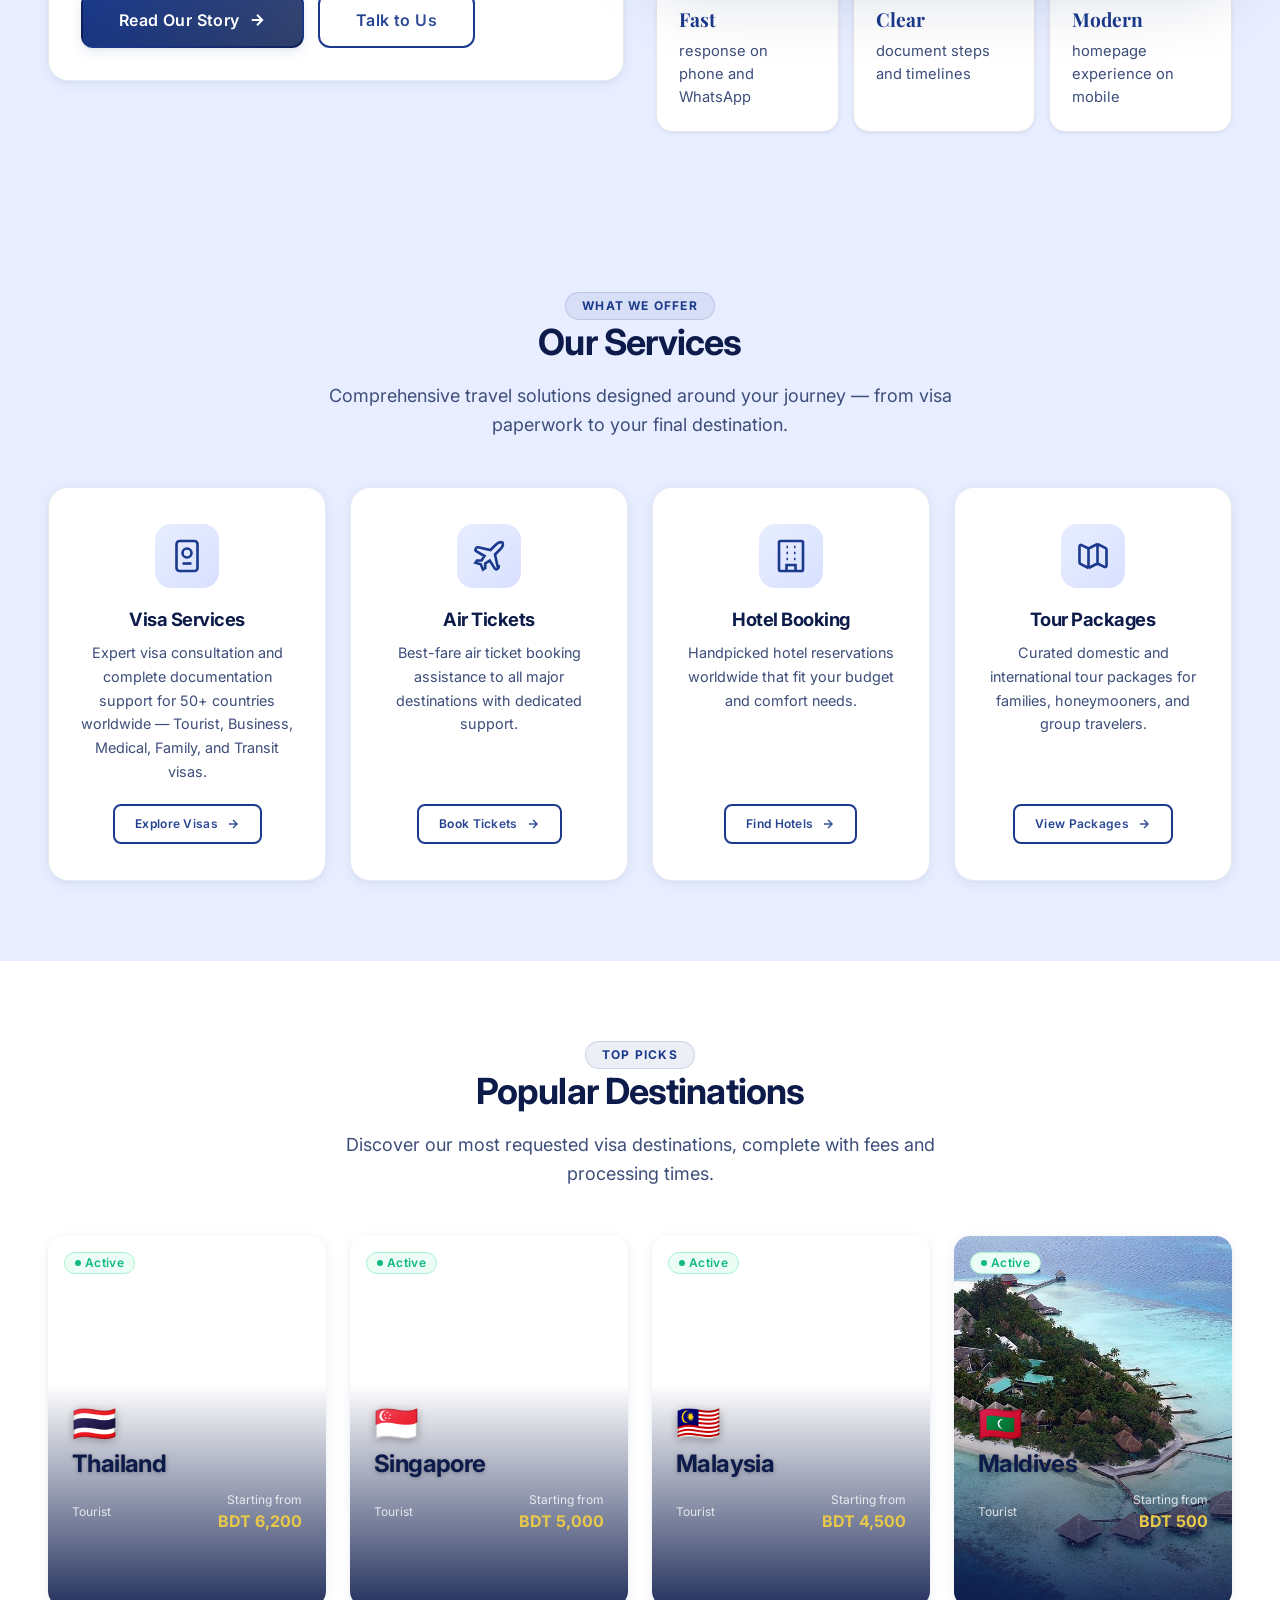
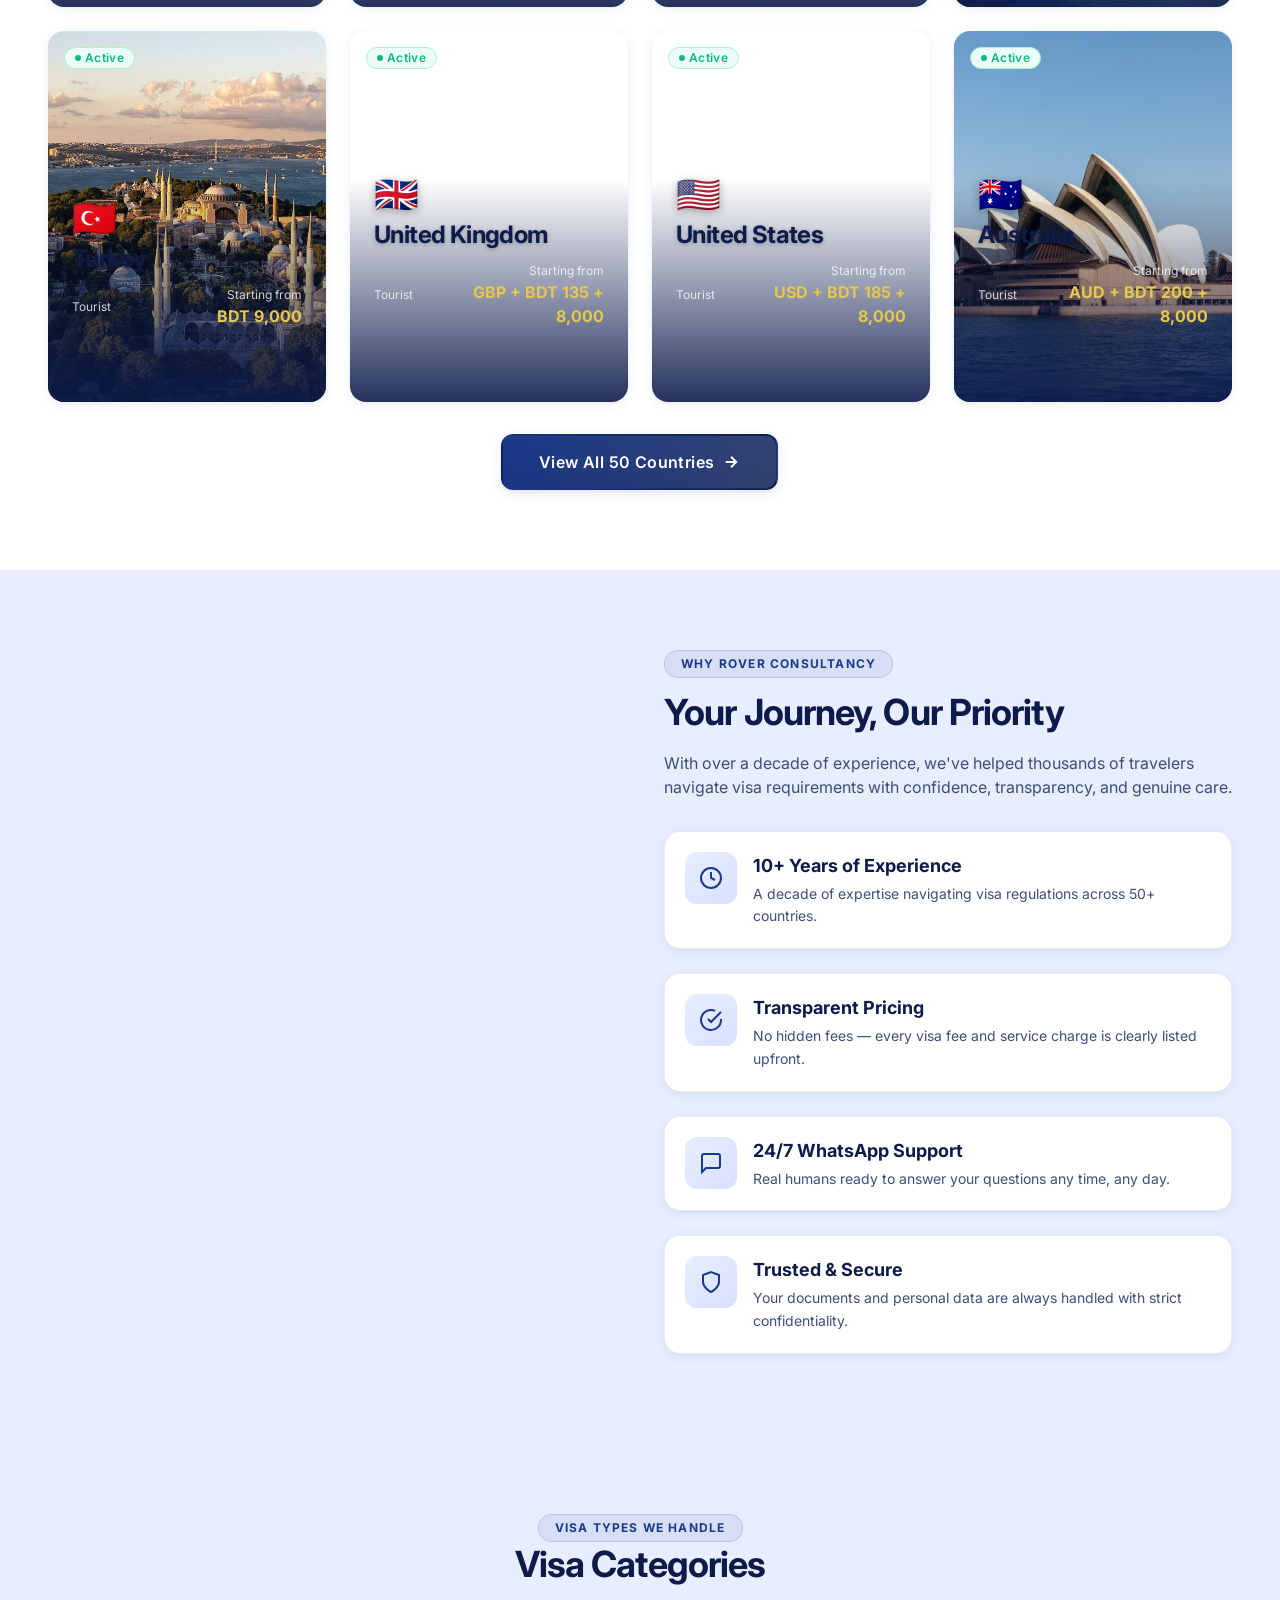
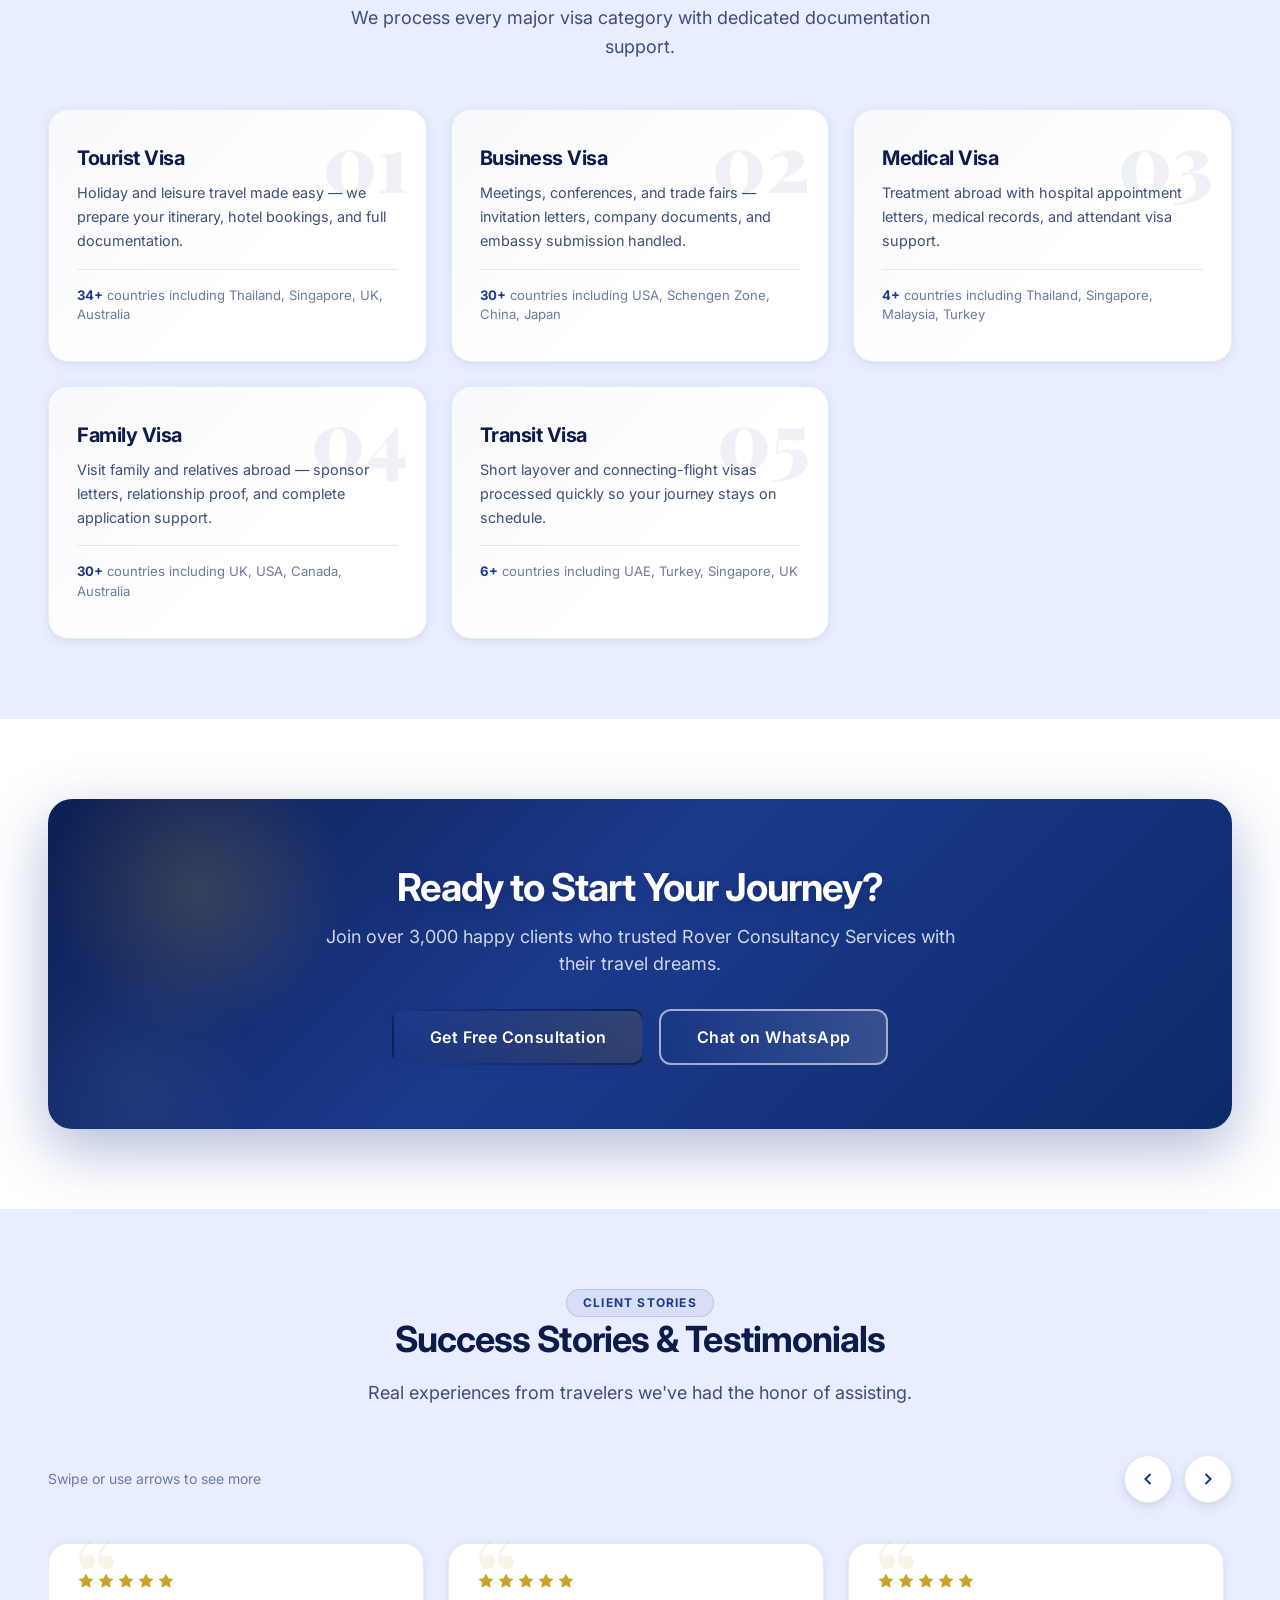
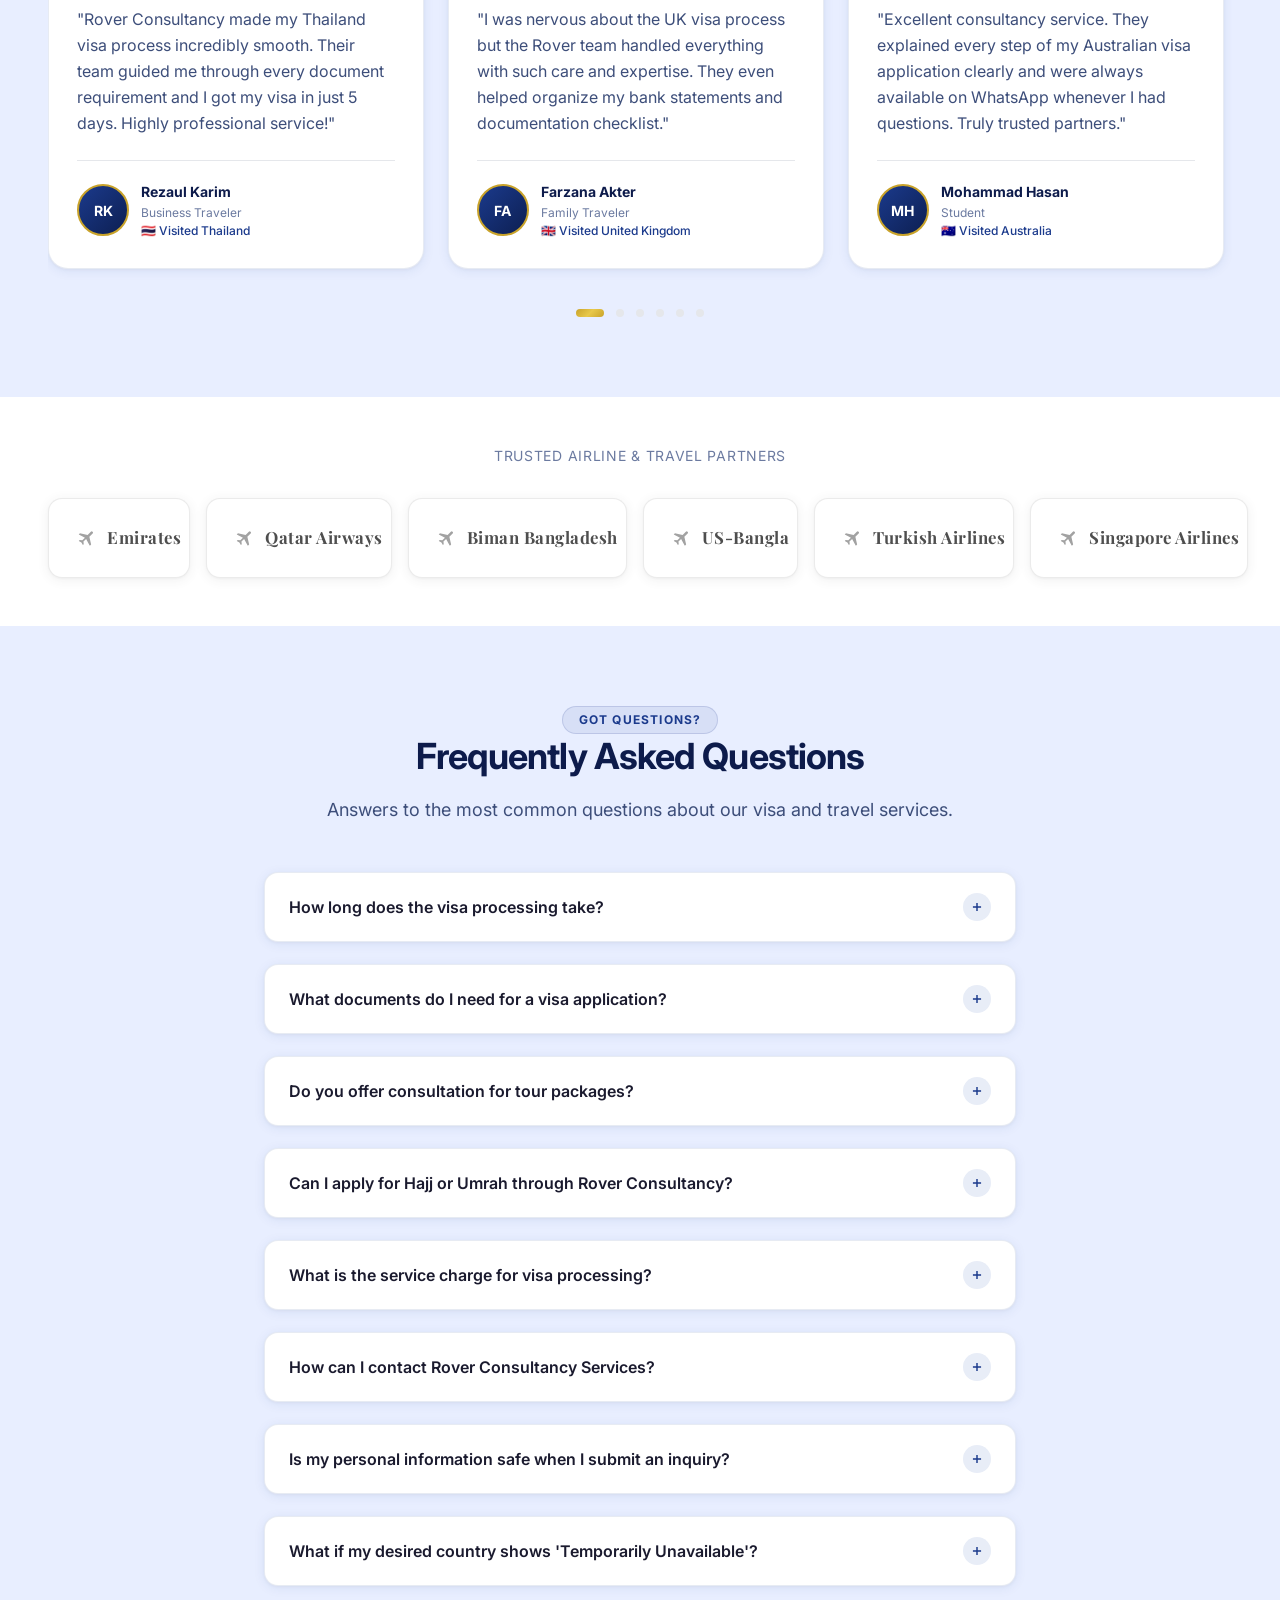
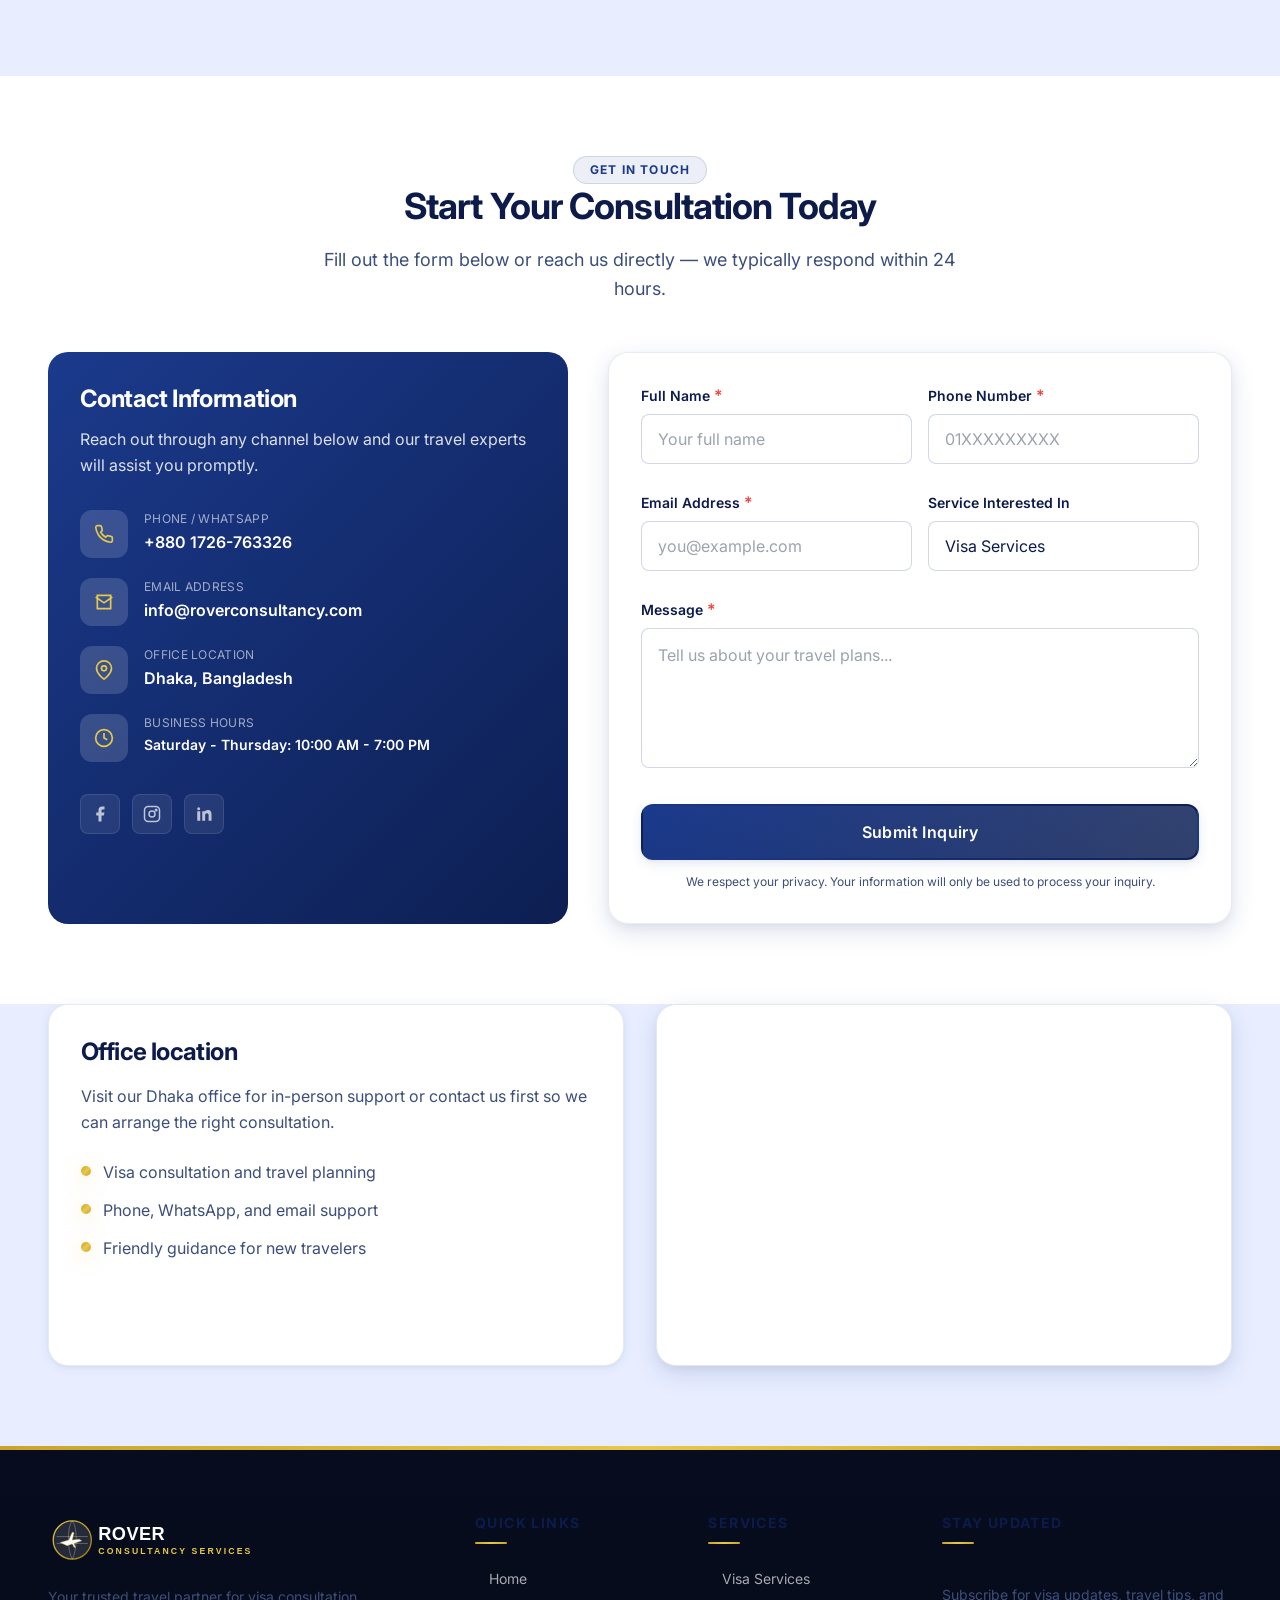
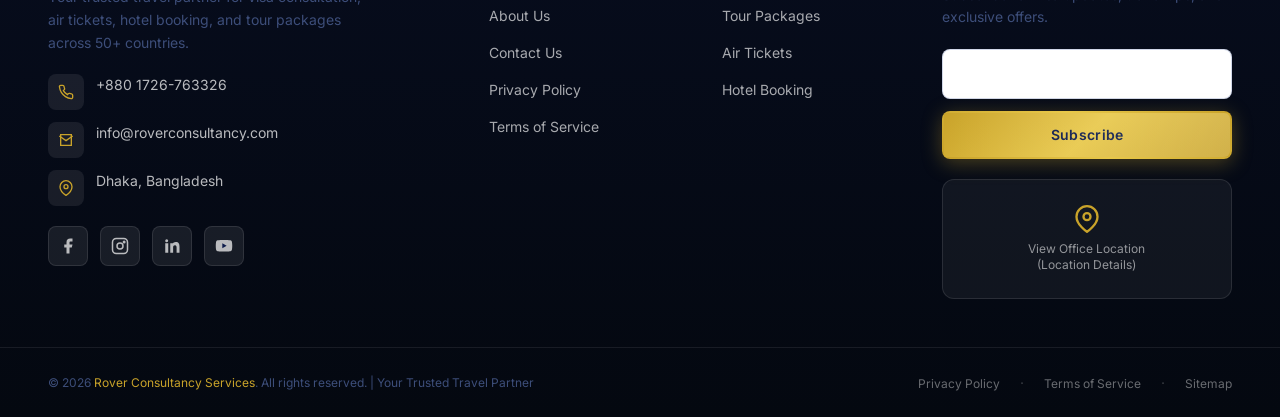
==== commit 975bc3a2: "Cut page weight ~85% for fast loads on every connection - Recompress all 26 heavy destination photos" ====
--- a/index.html
+++ b/index.html
@@ -54,6 +54,8 @@
        PERFORMANCE — Preload critical assets
        SRS Reference: Section 15 — Critical CSS / font preload
   ================================================================= -->
+  <link rel="preconnect" href="https://images.unsplash.com" crossorigin>
+  <link rel="preload" as="image" href="https://images.unsplash.com/photo-1436491865332-7a61a109cc05?auto=format&fit=crop&w=1920&q=80" fetchpriority="high">
   <link rel="preload" href="fonts/Inter-Variable.woff2" as="font" type="font/woff2" crossorigin>
   <link rel="preload" href="fonts/PlayfairDisplay-Variable.woff2" as="font" type="font/woff2" crossorigin>
   <link rel="preload" href="images/hero/hero-bg-premium.svg" as="image" type="image/svg+xml">
--- a/css/theme.css
+++ b/css/theme.css
@@ -105,16 +105,16 @@
 .reveal, .hero__bg img, img, svg { transition-property: opacity, transform !important; }
 .btn { transition-property: background-color, border-color, color, box-shadow, transform !important; }
 
-/* ─── THEME TOGGLE BUTTON ────────────────────────────────────────────────── */
+/* ─── THEME TOGGLE BUTTON — icon only ────────────────────────────────────── */
 .theme-toggle {
   display: flex;
   align-items: center;
   justify-content: center;
-  gap: 0.5rem;
-  min-width: 128px;
+  width: 42px;
   height: 42px;
-  padding: 0 0.9rem;
-  border-radius: 999px;
+  min-width: 0;
+  padding: 0;
+  border-radius: 50%;
   background: var(--t-stat-bg);
   border: 1.5px solid var(--t-stat-border);
   cursor: pointer;
@@ -124,17 +124,10 @@
 }
 .theme-toggle:hover {
   background: rgba(255,255,255,0.20);
-  transform: translateY(-1px);
-}
-.theme-toggle svg { width: 18px; height: 18px; display: block; flex-shrink: 0; }
-.theme-toggle__label {
-  font-size: 0.72rem;
-  font-weight: 700;
-  letter-spacing: 0.10em;
-  text-transform: uppercase;
-  line-height: 1;
-  white-space: nowrap;
-}
+  transform: translateY(-1px) rotate(15deg);
+}
+.theme-toggle svg { width: 19px; height: 19px; display: block; flex-shrink: 0; }
+.theme-toggle__label { display: none !important; }
 .theme-toggle .icon-moon { display: none; }
 .theme-toggle .icon-sun  { display: block; }
 [data-theme="dark"] .theme-toggle .icon-moon { display: block; }
@@ -142,13 +135,8 @@
 
 @media (max-width: 640px) {
   .theme-toggle {
-    min-width: 112px;
+    width: 40px;
     height: 40px;
-    padding: 0 0.75rem;
-  }
-  .theme-toggle__label {
-    font-size: 0.68rem;
-    letter-spacing: 0.08em;
   }
 }
 
